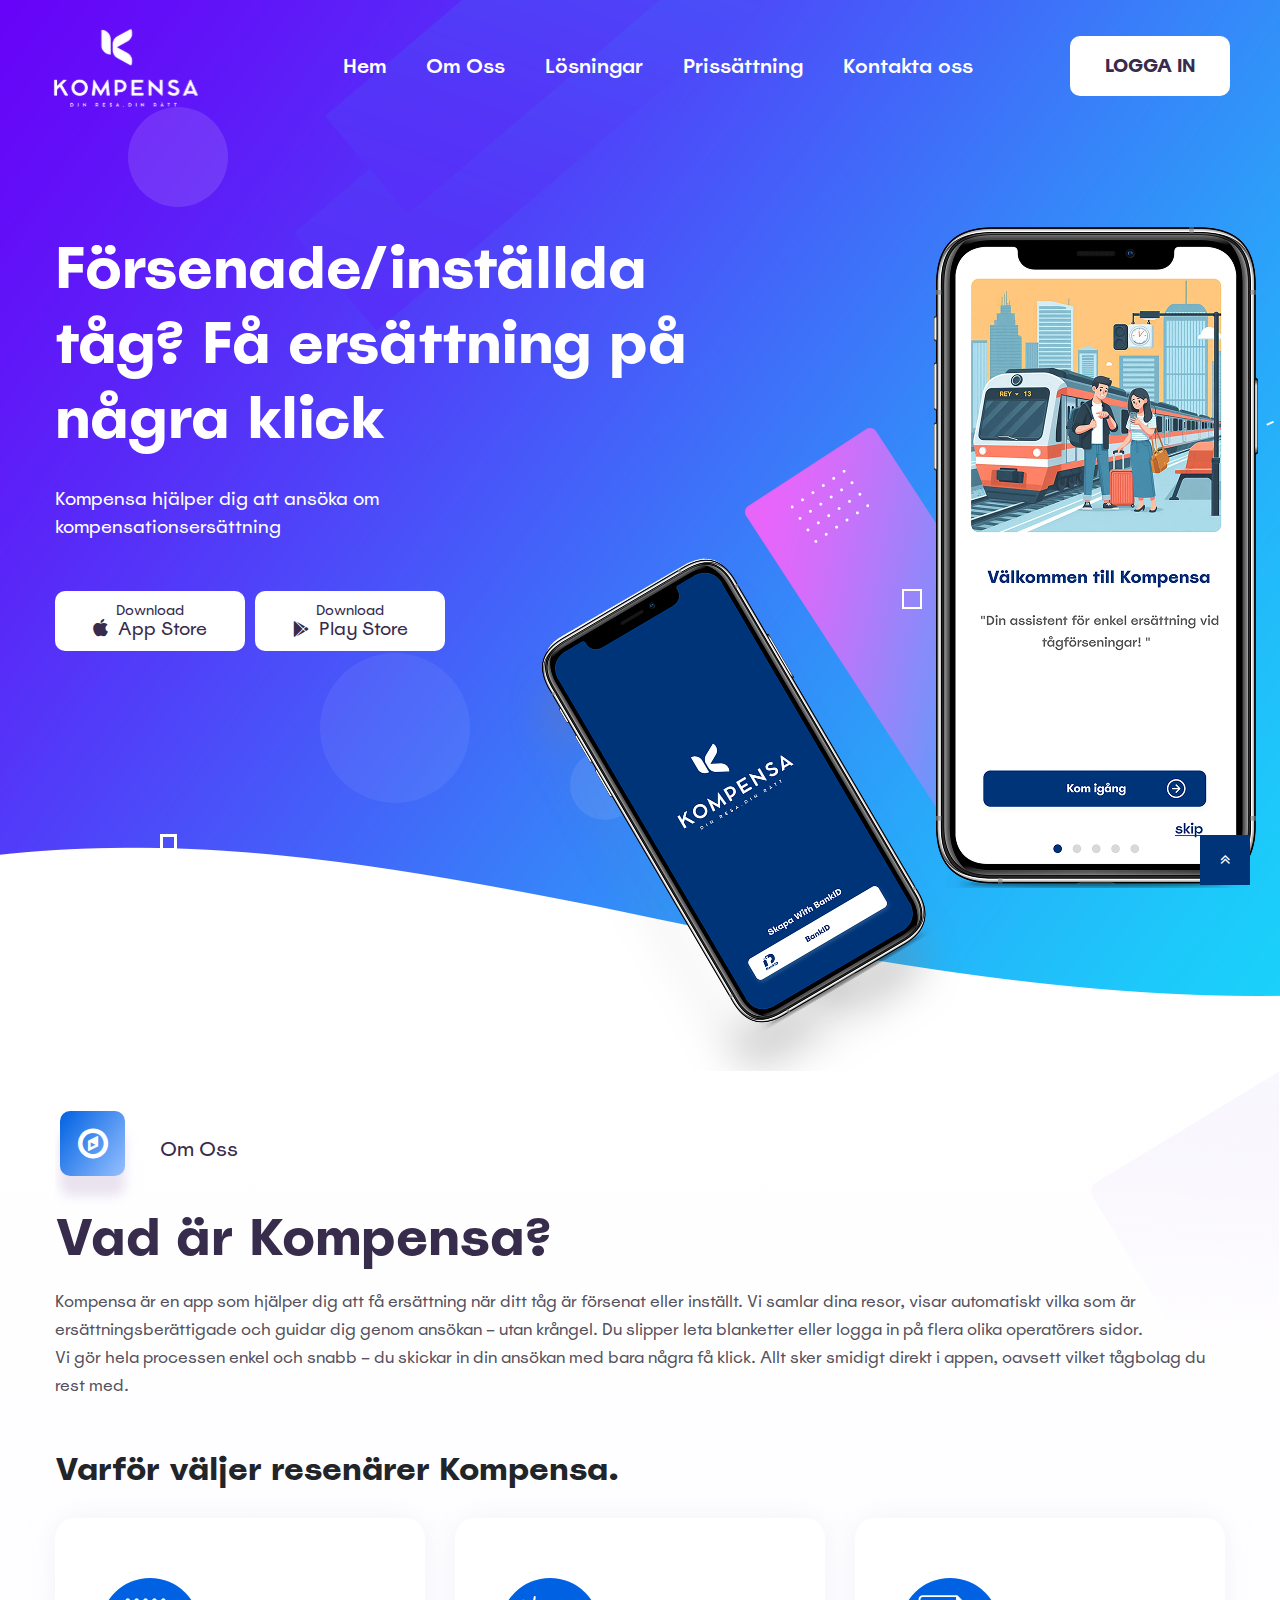
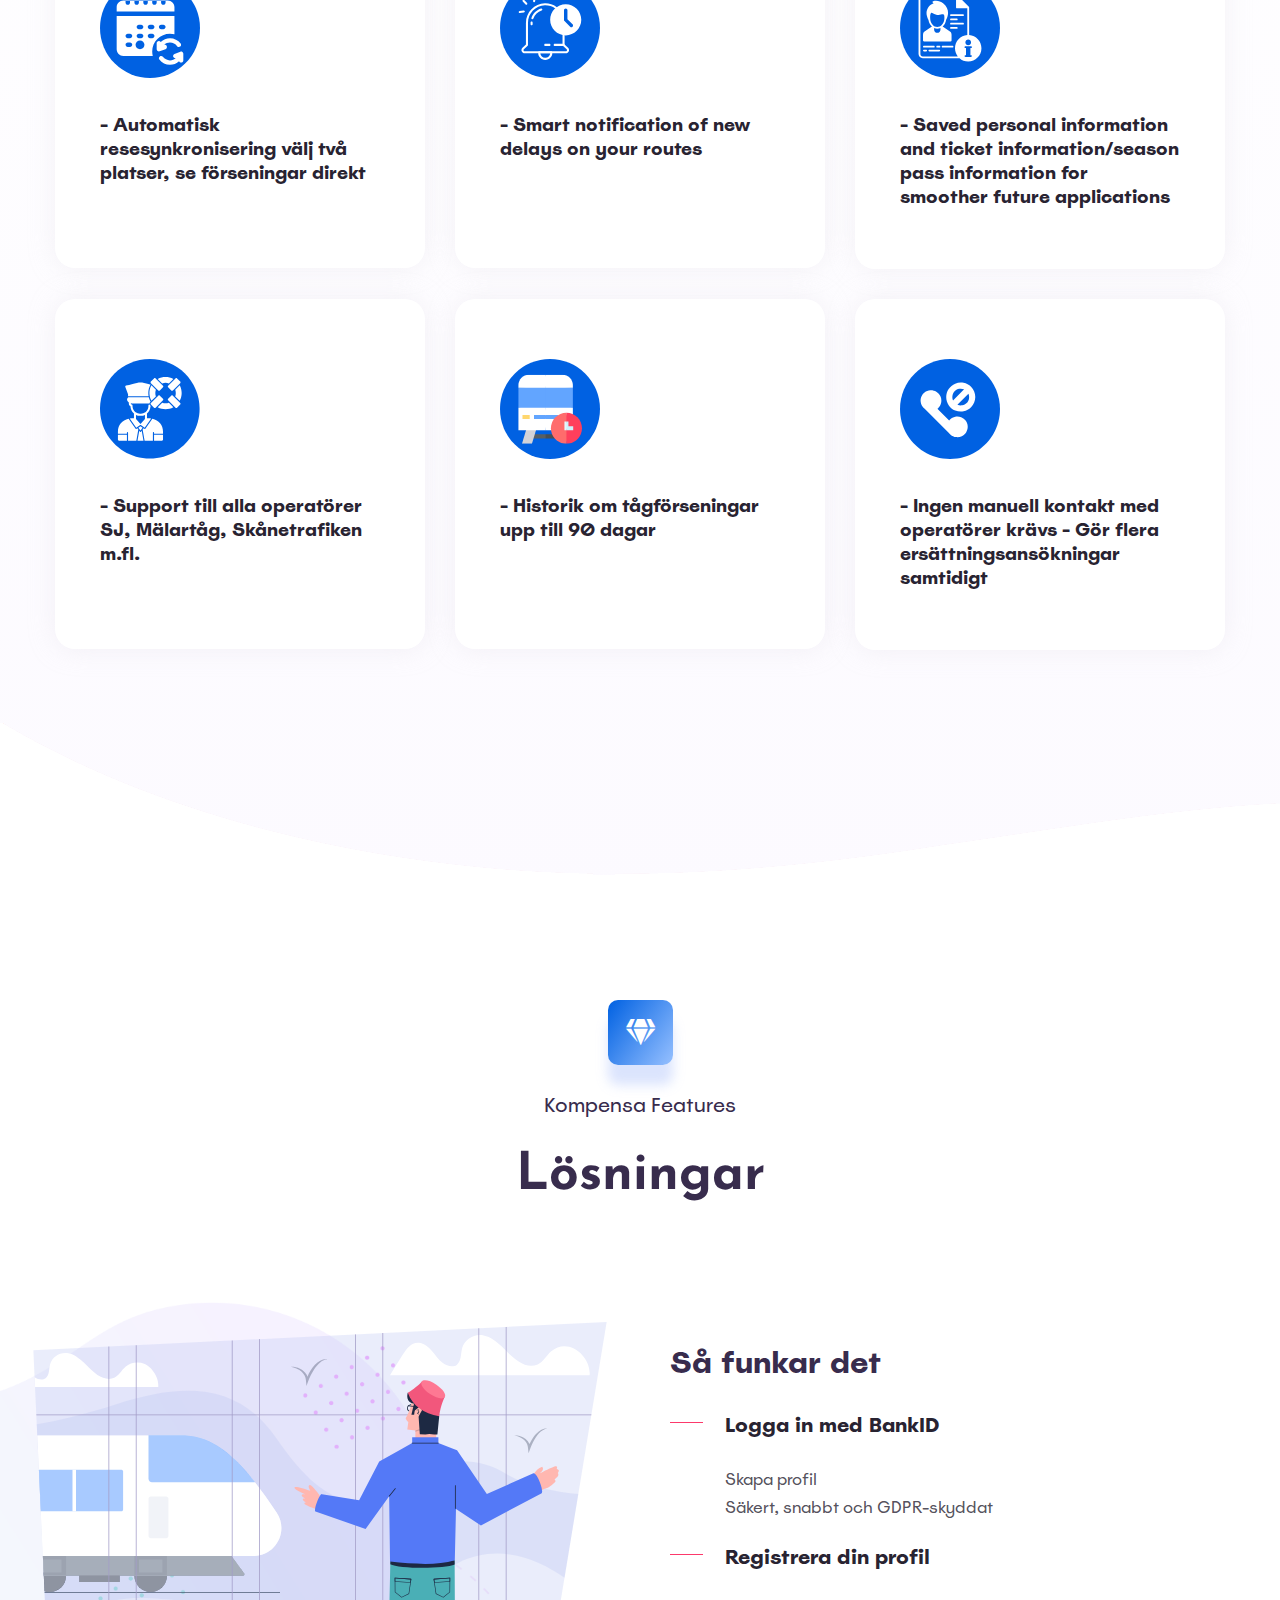
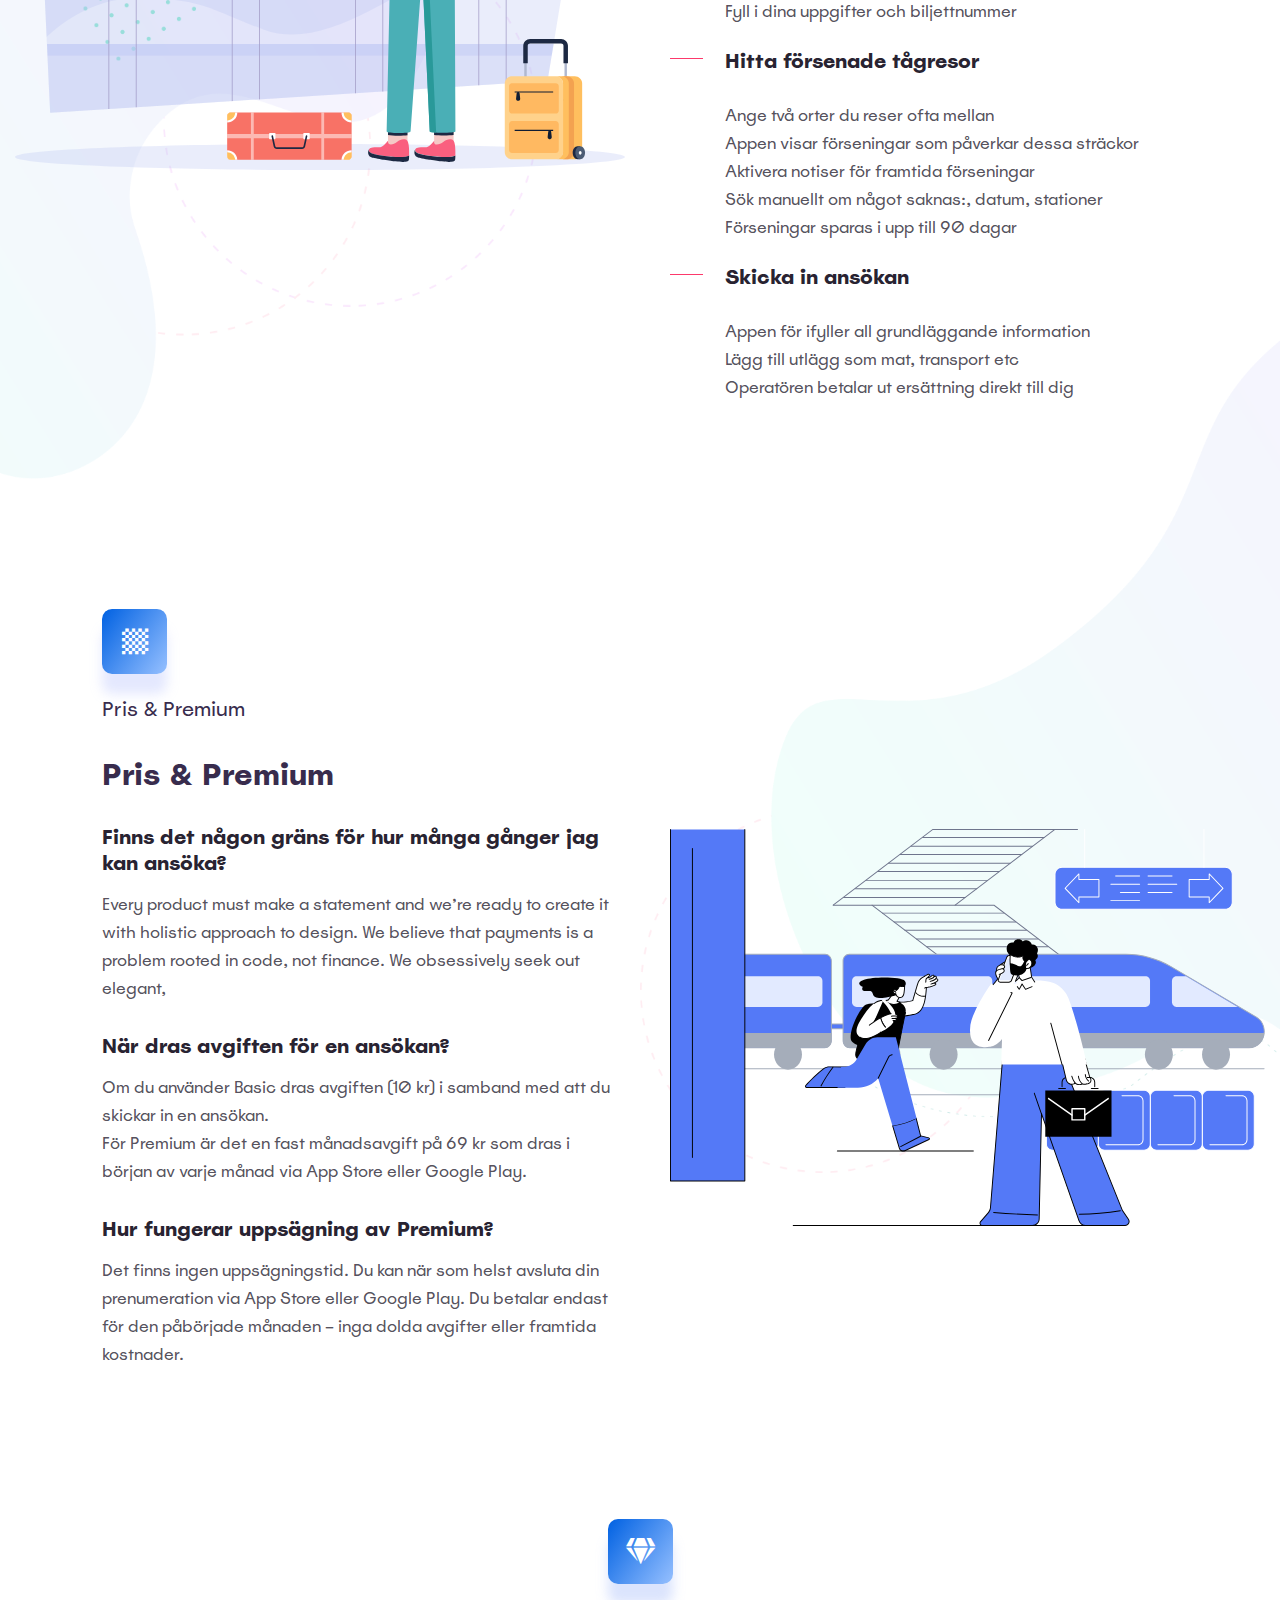
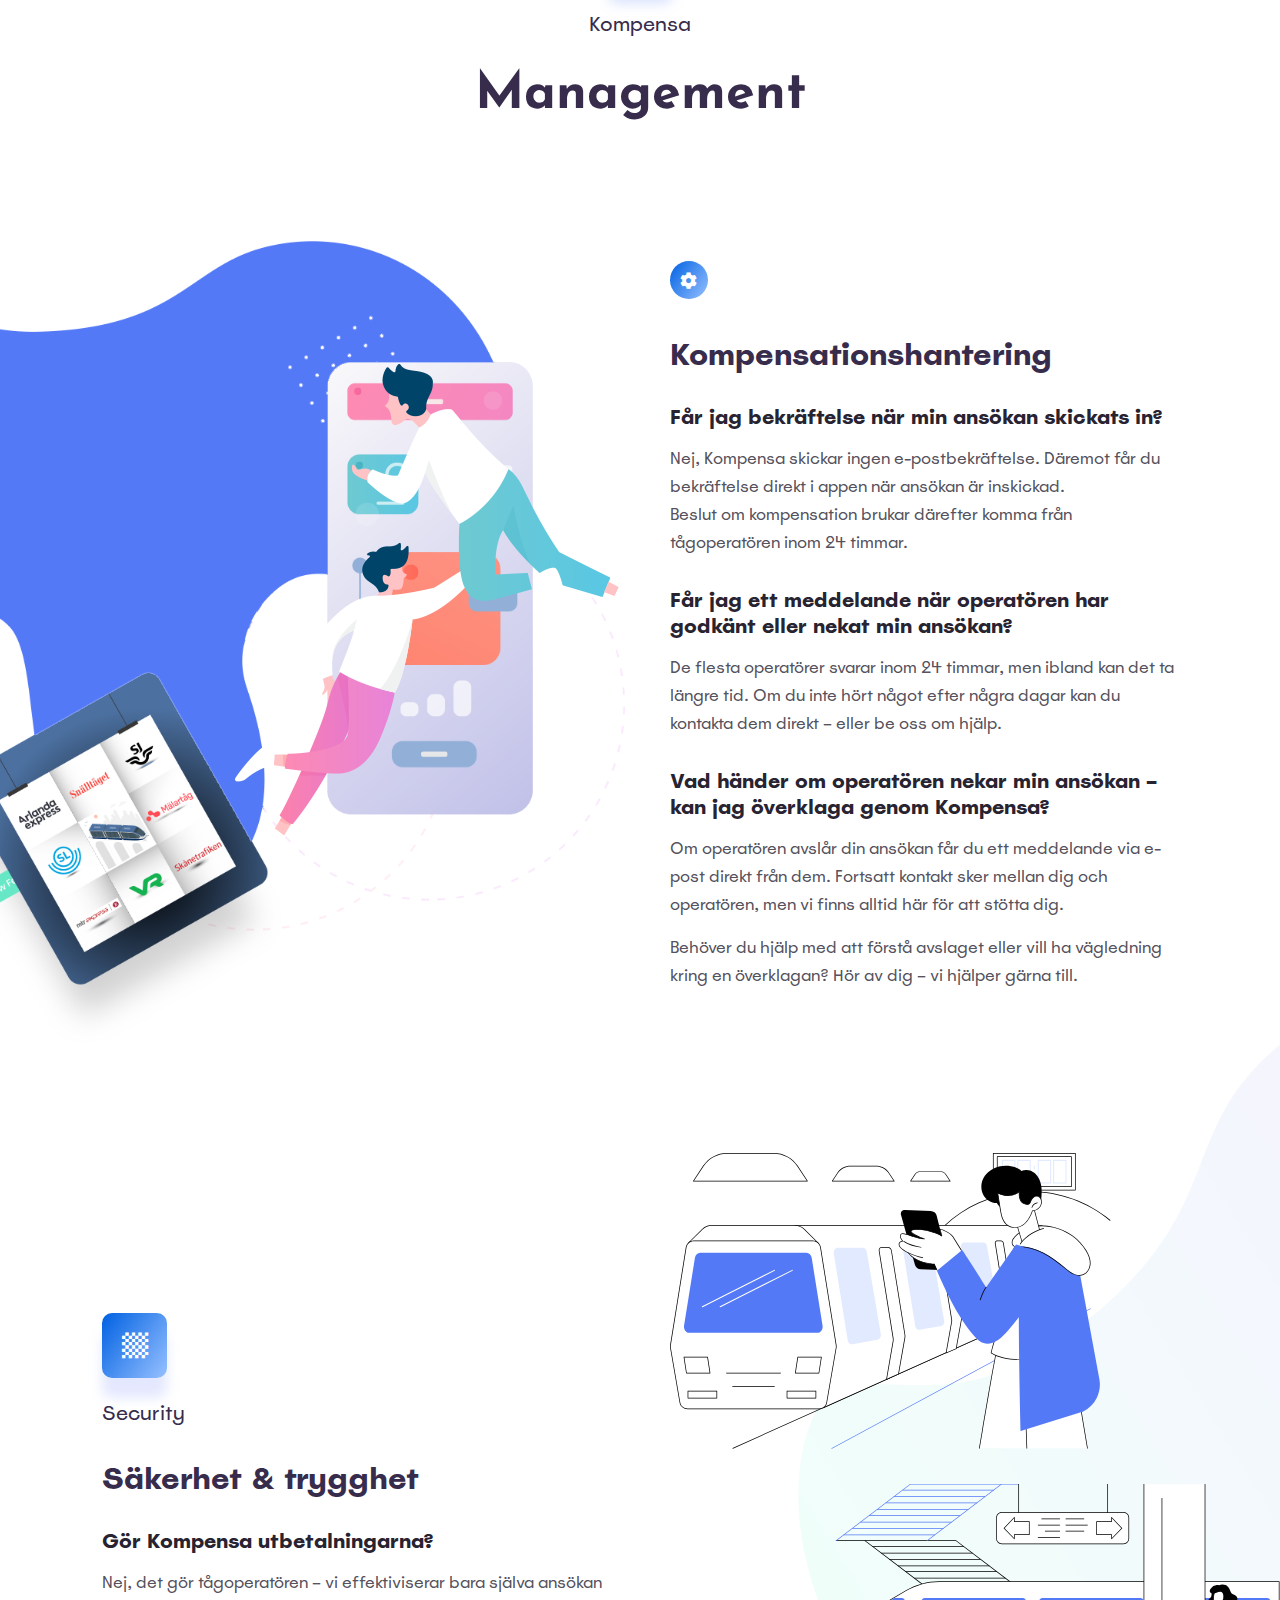
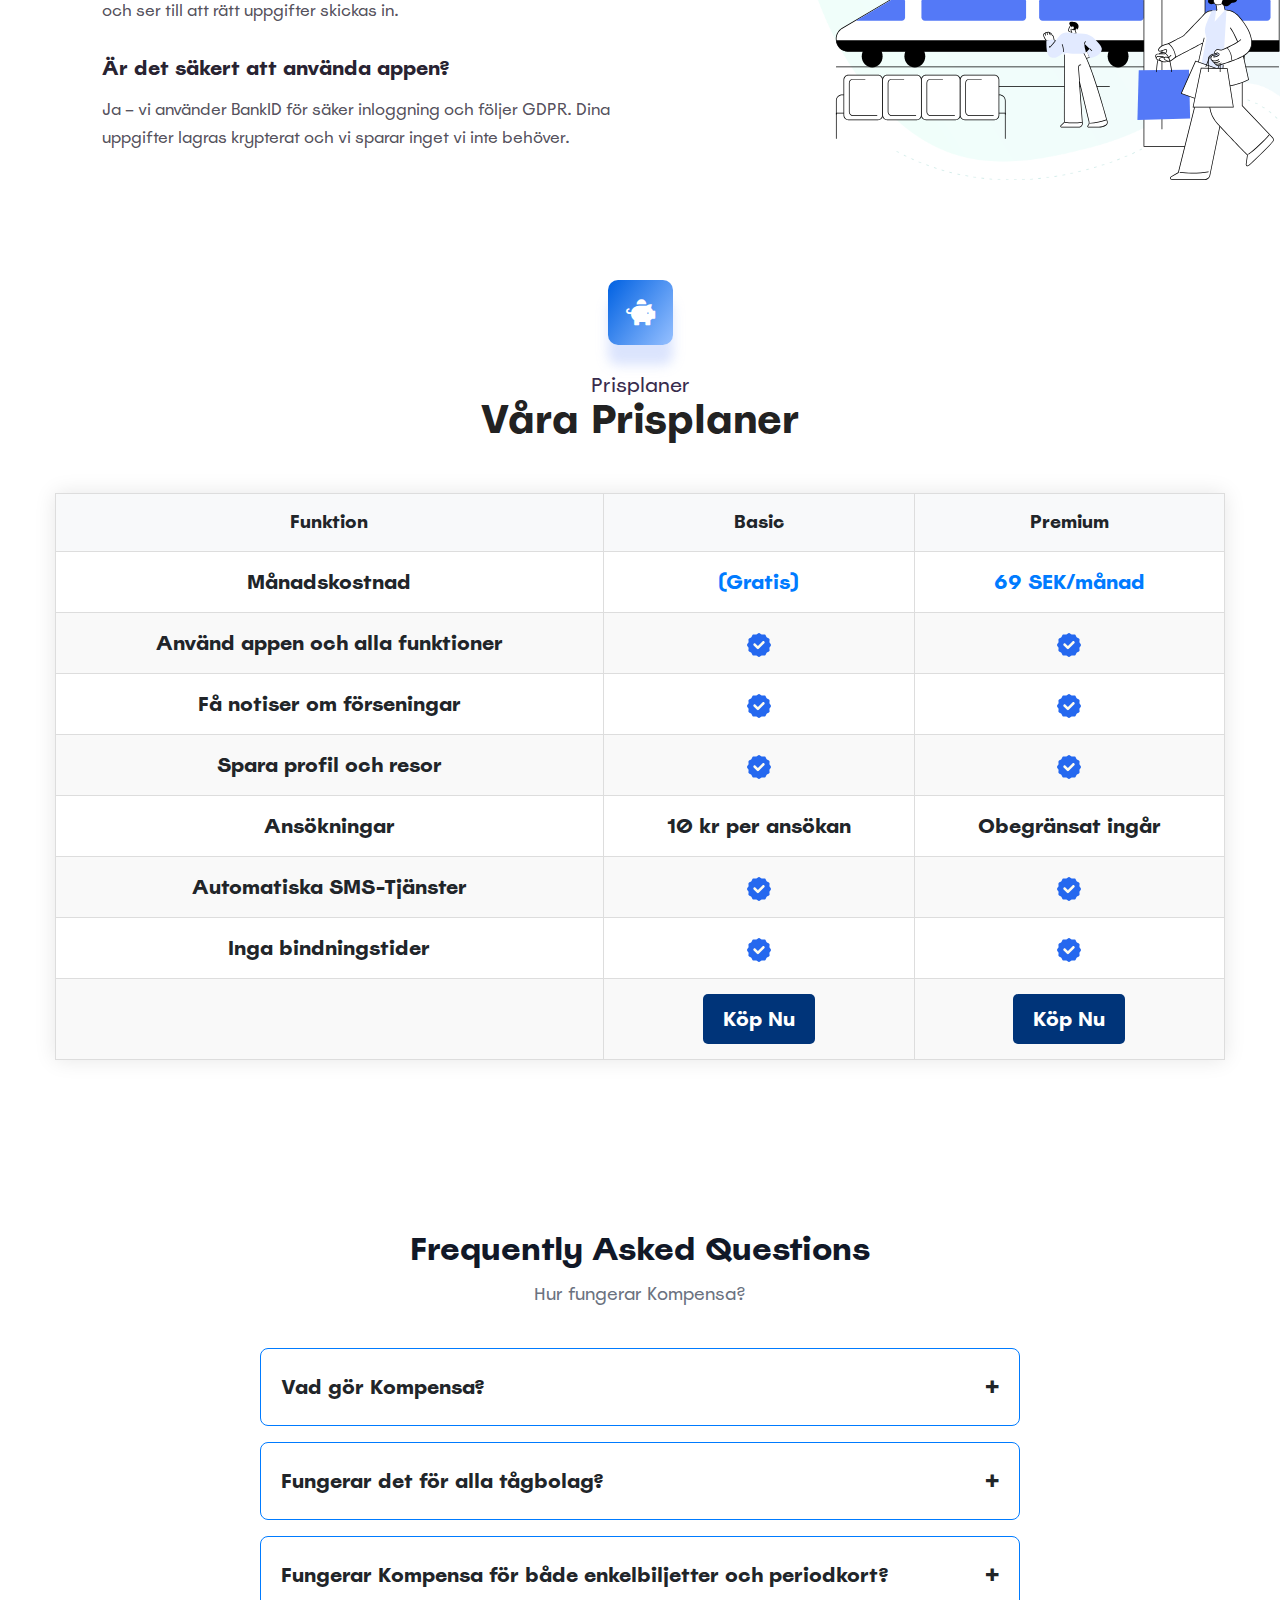
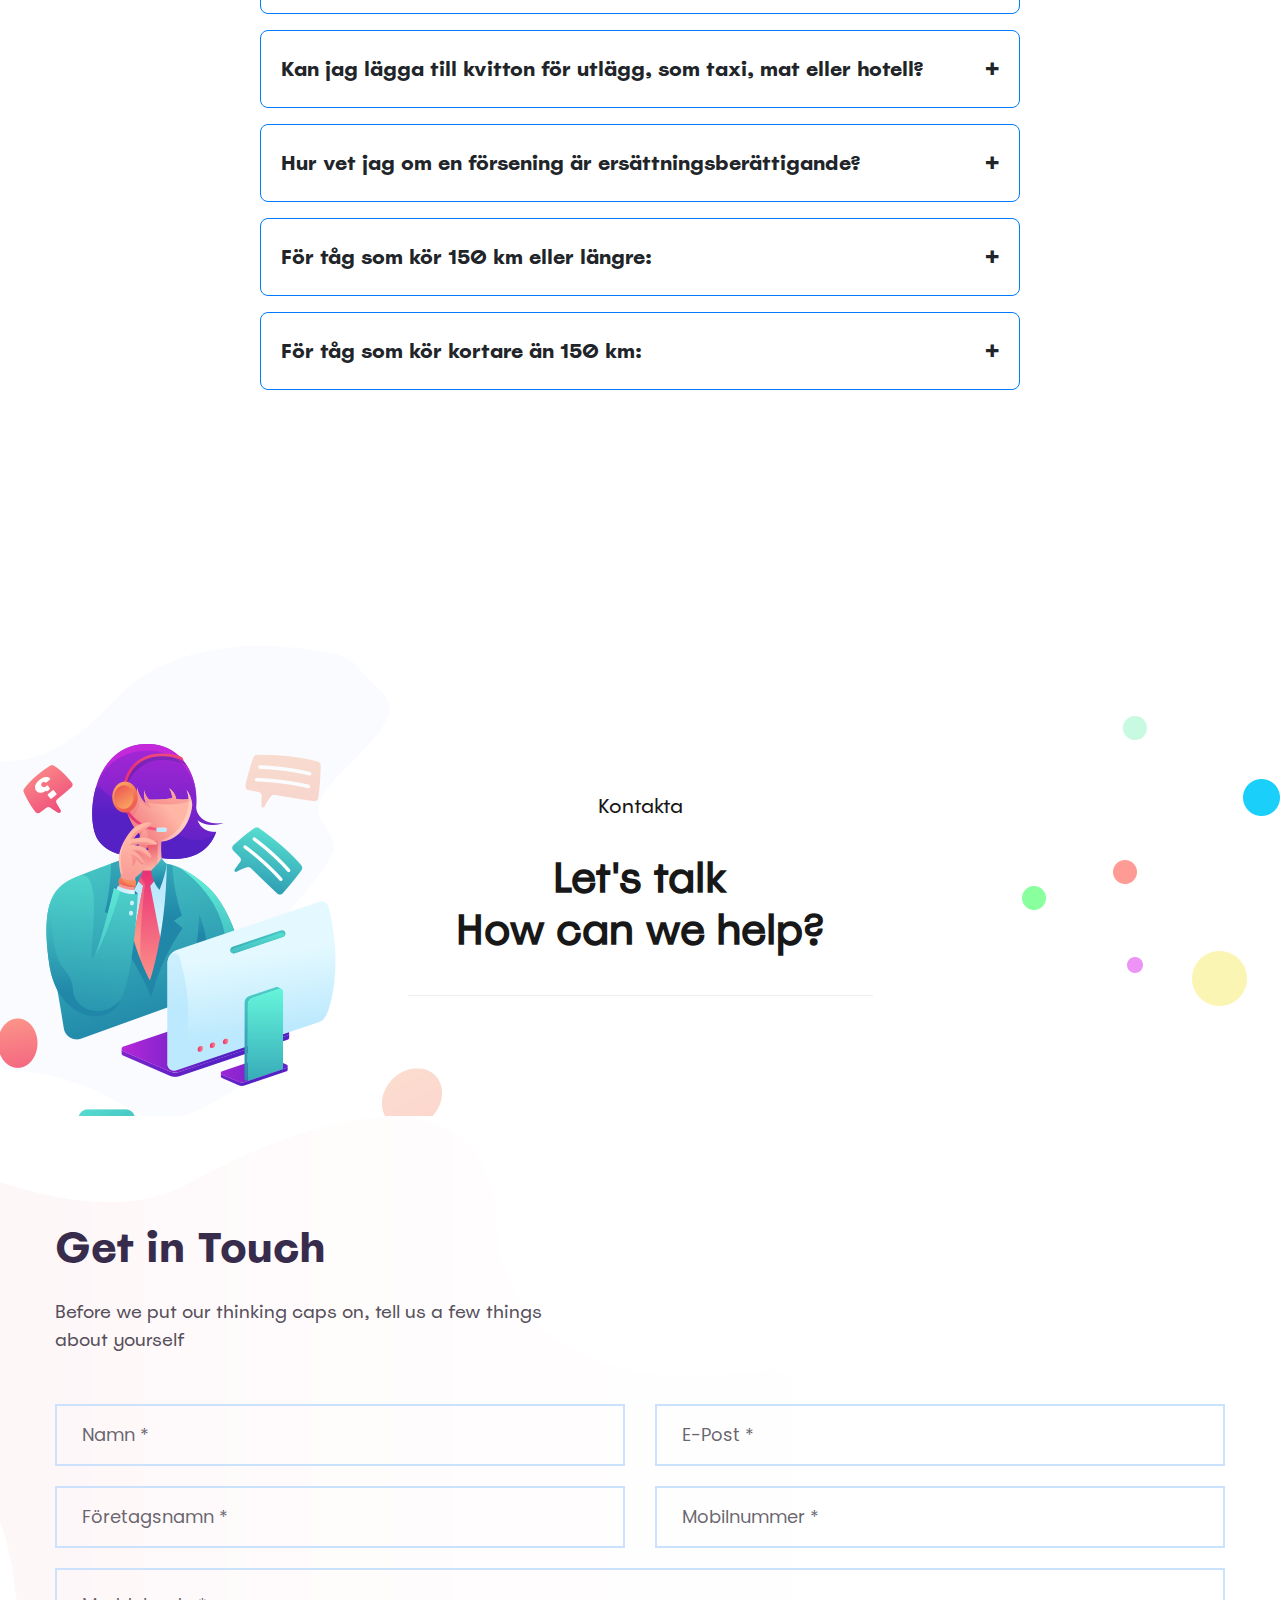
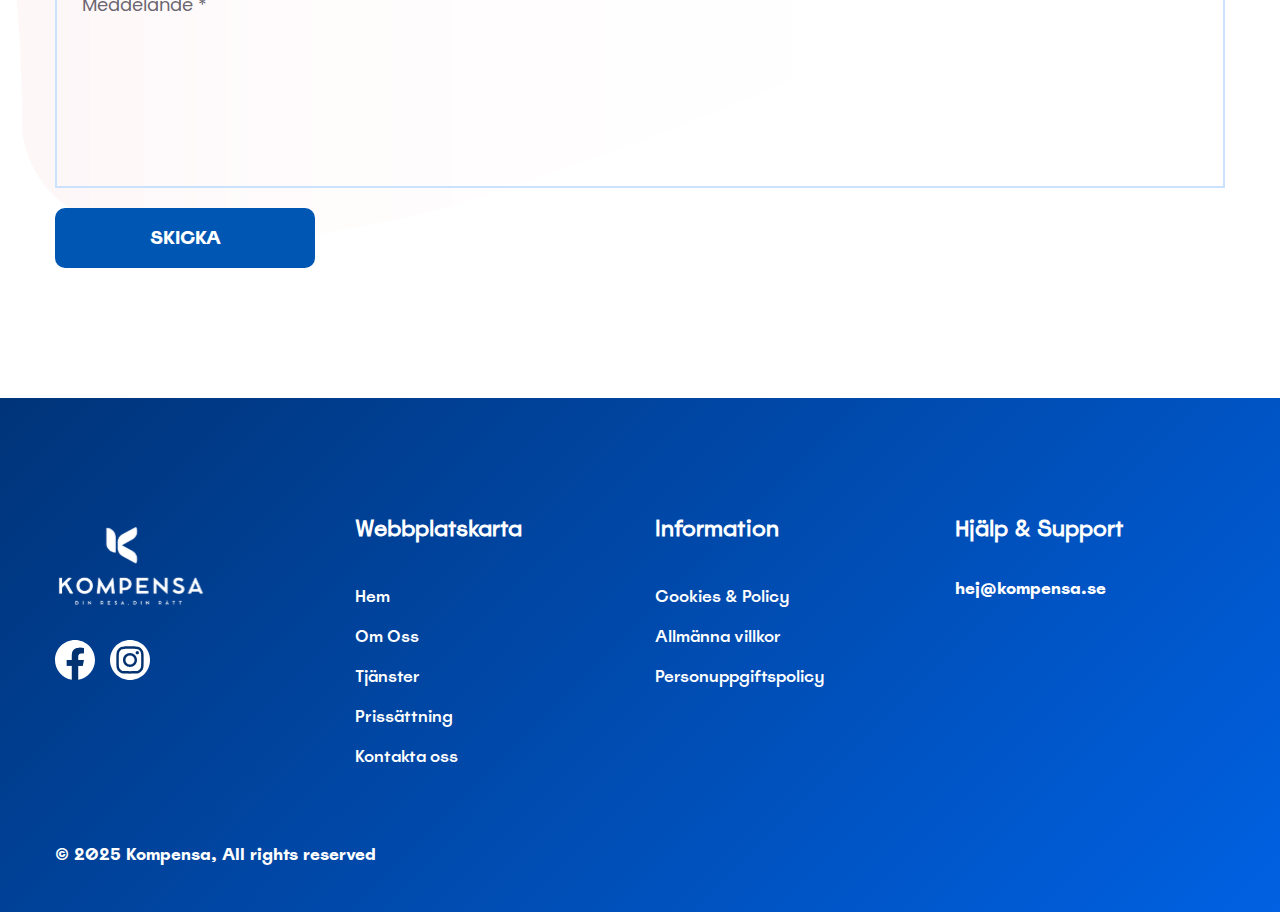
==== index.html @ 9b7037e9 "policy, t&c updated" ====
<!DOCTYPE html>
<html lang="en">

<head>
    <meta charset="utf-8">
    <meta http-equiv="X-UA-Compatible" content="IE=edge">
    <meta name="viewport" content="width=device-width, initial-scale=1">
    <meta name="description" content="Apply for compensation">
    <meta name="keywords" content="Apply for compensation">
    <meta name="author" content="Apply for compensation">
    <link rel="icon" href="images/logo.png" type="image/x-icon" />
    <!-- Theme tittle -->
    <title>Kompensa - Försenade/inställda tåg? Få ersättning på några klick</title>

    <!-- Theme style CSS -->
    <link href="css/style.css" rel="stylesheet">
    <link href="css/pricing.css" rel="stylesheet">

    <!-- HTML5 shim and Respond.js for IE8 support of HTML5 elements and media queries -->
    <!-- WARNING: Respond.js doesn't work if you view the page via file:// -->
    <!--[if lt IE 9]>
    <script src="https://oss.maxcdn.com/html5shiv/3.7.3/html5shiv.min.js"></script>
    <script src="https://oss.maxcdn.com/respond/1.4.2/respond.min.js"></script>
    <![endif]-->
</head>
<style>
    html {
        scroll-behavior: smooth;
    }
    
    .floating-element {
        position: absolute;
        border-radius: 50%;
        opacity: 0.6;
        animation: float 15s infinite linear;
    }
    
    .element-1 {
        width: 100px;
        height: 100px;
        background-color: rgba(255, 255, 255, 0.2);
        top: 10%;
        left: 10%;
        animation-duration: 20s;
    }
    
    .element-2 {
        width: 70px;
        height: 70px;
        background-color: rgba(255, 255, 255, 0.15);
        top: 70%;
        right: 50%;
        animation-duration: 25s;
    }
    
    .element-3 {
        width: 150px;
        height: 150px;
        background-color: rgba(255, 255, 255, 0.1);
        bottom: 25%;
        left: 25%;
        animation-duration: 30s;
    }
    /* Wave Animation at Bottom */
    
    .wave {
        position: absolute;
        bottom: 0;
        left: 0;
        width: 100%;
        height: 100px;
        background: url('data:image/svg+xml;utf8,<svg xmlns="http://www.w3.org/2000/svg" viewBox="0 0 1440 320"><path fill="white" fill-opacity="1" d="M0,224L48,213.3C96,203,192,181,288,181.3C384,181,480,203,576,218.7C672,235,768,245,864,229.3C960,213,1056,171,1152,149.3C1248,128,1344,128,1392,128L1440,128L1440,320L1392,320C1344,320,1248,320,1152,320C1056,320,960,320,864,320C768,320,672,320,576,320C480,320,384,320,288,320C192,320,96,320,48,320L0,320Z"></path></svg>');
        background-size: cover;
        background-repeat: no-repeat;
        animation: wave 10s infinite linear;
    }
    /* Animations */
    
    @keyframes float {
        0% {
            transform: translate(0, 0) rotate(0deg);
        }
        50% {
            transform: translate(100px, 50px) rotate(180deg);
        }
        100% {
            transform: translate(0, 0) rotate(360deg);
        }
    }
    
    @keyframes wave {
        0% {
            background-position-x: 0;
        }
        100% {
            background-position-x: 1440px;
        }
    }
    
    @keyframes pulse {
        0% {
            transform: scale(1);
        }
        50% {
            transform: scale(1.05);
        }
        100% {
            transform: scale(1);
        }
    }
    
    @keyframes fadeInUp {
        from {
            opacity: 0;
            transform: translateY(20px);
        }
        to {
            opacity: 1;
            transform: translateY(0);
        }
    }
</style>

<body>

    <!-- Header Area -->
    <header class="main_header_area">
        <nav class="navbar navbar-expand-lg">
            <div class="navbar-brand">
                <a class="logo" href="./"><img src="images/kompensa-logo.svg" alt=""></a>
            </div>
            <!-- Small Divice Menu-->
            <button class="navbar-toggler" type="button" data-toggle="collapse" data-target=".navbar_supported" aria-label="Toggle navigation"> 
                <i class="fa fa-bars" aria-hidden="true"></i>
            </button>
            <!-- Left Nav bar -->
            <div class="collapse navbar-collapse navbar_supported">
                <ul class="navbar-nav">
                    <li class="dropdown">
                        <a class="nav-link " href="#hem" role="button">Hem</a>
                        <!-- <ul class="dropdown-menu">
                            <li><a href="index-3.html"><i class="fab fa-autoprefixer"></i>App Landing (Slide)</a></li>
                            <li><a href="index.html"><i class="fab fa-drupal"></i>SaaS Landing </a></li>
                            <li><a href="index-2.html" class="active border-0"><i class="fab fa-autoprefixer"></i>App Landing 2</a></li>
                        </ul> -->
                    </li>
                    <li><a href="#omoss">Om Oss</a></li>
                    <li class="dropdown">
                        <a class="nav-link " href="#lösningar" role="button">Lösningar</a>
                        <!-- <ul class="dropdown-menu">
                            <li><a href="blog.html"><i class="fab fa-blogger-b"></i>Blog</a></li>
                            <li><a href="blog-single.html" class=" border-0"><i class="fab fa-blogger-b"></i>Blog Single</a></li>
                        </ul> -->
                    </li>
                    <li><a href="#prissättning">Prissättning</a></li>
                    <li><a href="#kontakta">Kontakta oss</a></li>
                </ul>
            </div>
            <!-- Right Nav bar -->
            <ul class="right_nav">
                <!-- <li class="dropdown cart_d">
                    <a class="nav-link dropdown-toggle cart" href="" role="button" data-toggle="dropdown"><i class="flaticon-shopping-cart-1"></i></a>
                    <ul class="dropdown-menu cart_dopdown">
                        <li>No products in the cart.</li>
                    </ul>
                </li> -->
                <!-- <li class="dropdown search_dropbown">
                    <a class="nav-link dropdown-toggle" href="" role="button" data-toggle="dropdown" aria-expanded="false"><i class="flaticon-search"></i></a>
                    <ul class="dropdown-menu">
                        <li>
                            <input type="text" placeholder="Search..">
                            <span><i class="fa fa-search"></i></span>
                        </li>
                    </ul>
                </li> -->

                <!-- <li class="language_select">
                    <select class="post_select">
						<option>Eng</option> 
						<option>Ban</option>  
					</select>
                </li> -->
                <li class="login-btn">
                    <a href="#" class="theme_btn">Logga in</a>
                </li>
                <li class="mobile-menu">
                    <a id="menu-opener"><i class="flaticon-menu"></i></a>
                </li>
            </ul>
        </nav>
    </header>
    <!-- Header Area -->

    <!-- Toggle Menu Area -->
    <ul class="toggle_menu">
        <li><a class="close"><i class="fas fa-times"></i></a></li>
        <li>
            <a href="./" class="logo"><img src="images/logo.png" alt=""></a>
        </li>
        <li><a href="#hem" class="active"><i class="fa fa-train"></i>Hem</a></li>
        <li><a href="#omoss"><i class="fa fa-train"></i>Om Oss</a></li>
        <li><a href="#lösningar"><i class="fa fa-train"></i>Lösningar</a></li>

        <li><a href="#prissättning"><i class="fa fa-train"></i>Prissättning</a></li>
        <li><a href="#kontakta"><i class="fa fa-train"></i>Kontakta oss</a></li>
    </ul>
    <!-- Toggle Menu Area -->

    <!-- Banner Area -->
    <section class="banner_area ba_2" id="hem">
        <div class="floating-element element-1"></div>
        <div class="floating-element element-2"></div>
        <div class="floating-element element-3"></div>

        <!-- Wave animation at bottom -->
        <div class="wave"></div>
        <div class="container">
            <div class="baner_content">
                <h2 class="wow fadeInUp"> Försenade/inställda tåg? Få ersättning på <br>några klick</h2>
                <p class="wow fadeInUp" data-wow-delay="0.3s">Kompensa hjälper dig att ansöka om kompensationsersättning</p>
                <a href="#" class="theme_btn wow fadeInUp" data-wow-delay="0.6s">Download<b><i class="fab fa-apple"></i>App Store</b></a>
                <a href="#" class="theme_btn wow fadeInUp play" data-wow-delay="0.6s">Download<b><i class="fab fa-google-play"></i>Play Store</b></a>
            </div>
        </div>
        <div class="illustration">
            <img src="images/banner-img-3.png" alt="" class="img_1">
            <img src="images/banner-img-2.png" alt="" class="lfup img_2">
        </div>
        <img src="images/99.svg" alt="" class="rs_img">
    </section>
    <!-- Banner Area -->

    <!-- Easy User experience -->
    <section class="experience_area ea_2" id="omoss">

        <div class="container">
            <div class="tittle">
                <h4><i class="fa fa-compass"></i>Om Oss</h4>
                <h2 class="pb-20">Vad är Kompensa?</h2>

                <p>Kompensa är en app som hjälper dig att få ersättning när ditt tåg är försenat eller inställt. Vi samlar dina resor, visar automatiskt vilka som är ersättningsberättigade och guidar dig genom ansökan – utan krångel. Du slipper leta blanketter
                    eller logga in på flera olika operatörers sidor.</p>
                <p> Vi gör hela processen enkel och snabb – du skickar in din ansökan med bara några få klick. Allt sker smidigt direkt i appen, oavsett vilket tågbolag du rest med.</p>
            </div>
            <h2 class="pb-30">Varför väljer resenärer Kompensa.</h2>
            <div class="row">

                <!-- Experience -->
                <div class="col-lg-4 col-md-6">
                    <div class="experience">
                        <img src="images/sync.svg" style="max-width: 100px;">
                        <a href="#" class="heding">- Automatisk resesynkronisering välj två platser, se förseningar direkt</a>
                        <!-- <p>välj två platser, se förseningar direkt</p> -->

                    </div>
                </div>
                <!-- Experience -->
                <div class="col-lg-4 col-md-6 wow fadeInUp" data-wow-delay="0.3s">
                    <div class="experience">
                        <img src="images/notifi.svg" style="max-width: 100px;">
                        <a href="#" class="heding">- Smart notification of new delays on your routes</a>
                        <!-- <p>Smart notification of new delays on your routes</p> -->

                    </div>
                </div>
                <!-- Experience -->
                <div class="col-lg-4 col-md-6 wow fadeInUp" data-wow-delay="0.6s">
                    <div class="experience">
                        <img src="images/personal.svg" style="max-width: 100px;">
                        <a href="#" class="heding">- Saved personal information and ticket information/season pass information for smoother future applications</a>
                        <!-- <p>Saved personal information and ticket information/season pass information for smoother future applications</p> -->

                    </div>
                </div>
            </div>
            <div class="row">
                <!-- Experience -->
                <div class="col-lg-4 col-md-6">
                    <div class="experience">
                        <img src="images/Train1.svg" style="max-width: 100px;">
                        <a href="#" class="heding">- Support till alla operatörer SJ, Mälartåg, Skånetrafiken m.fl.</a>


                    </div>
                </div>
                <!-- Experience -->
                <div class="col-lg-4 col-md-6 wow fadeInUp" data-wow-delay="0.3s">
                    <div class="experience">
                        <img src="images/history.svg" style="max-width: 100px;">
                        <a href="#" class="heding">- Historik om tågförseningar upp till 90 dagar</a>
                        <!-- <p>Historik om tågförseningar upp till 90 dagar</p> -->

                    </div>
                </div>
                <!-- Experience -->
                <div class="col-lg-4 col-md-6 wow fadeInUp" data-wow-delay="0.6s">
                    <div class="experience">
                        <img src="images/no.svg" style="max-width: 100px;">
                        <a href="#" class="heding">- Ingen manuell kontakt med operatörer krävs
                            - Gör flera ersättningsansökningar samtidigt</a>
                        <!-- <p>Gör flera ersättningsansökningar samtidigt, Gör din ersättningsansökan direkt vid förseningar, Möjlighet att lägga till kostnader för mat, hotell & taxi till ersättningsansökan</p> -->
                        <!-- <a href="#" class="read_more"><i class="fas fa-chevron-right"></i><span>Discover</span></a> -->
                    </div>
                </div>
            </div>
        </div>
    </section>
    <!-- Easy User experience -->

    <section class="powerful_features" id="lösningar">
        <div class="tittle">
            <span></span>
            <h6>Kompensa Features</h6>
            <h2>Lösningar</h2>
        </div>
        <div class="row">
            <div class="col-xl-6 col-lg-6 screen_img wow slideInLeft">
                <img src="images/delay.svg" alt="">
            </div>
            <div class="col-xl-6 col-lg-6 screen_col">
                <div class="screen_conent">
                    <!-- <div class="rshap"></div> -->
                    <h2><b>Så funkar det</b></h2>
                    <!-- <p>Every product must make a statement and we’re ready to create it with holistic approach to design. We believe that payments is a problem rooted in code, not finance. We obsessively seek out elegant, </p> -->
                    <ul class="creating_list">
                        <li><span class="heading">Logga in med BankID</span> <br> Skapa profil <br> Säkert, snabbt och GDPR-skyddat</li>
                        <li><span class="heading">Registrera din profil</span> <br> Fyll i dina uppgifter och biljettnummer</li>
                        <li><span class="heading">Hitta försenade tågresor</span> <br> Ange två orter du reser ofta mellan <br> Appen visar förseningar som påverkar dessa sträckor <br> Aktivera notiser för framtida förseningar <br> Sök manuellt om något saknas:,
                            datum, stationer <br> Förseningar sparas i upp till 90 dagar</li>
                        <li><span class="heading">Skicka in ansökan</span> <br> Appen för ifyller all grundläggande information <br> Lägg till utlägg som mat, transport etc <br> Operatören betalar ut ersättning direkt till dig</li>
                    </ul>
                    <!-- <a href="#" class="theme_btn">Explore More</a> -->
                </div>
            </div>
        </div>
    </section>

    <!-- Aoop Powerful Features -->

    <!-- Aoop Powerful Features -->

    <!-- Aoop Powerful Features -->
    <section class="powerful_features pf_2 pf_4">
        <div class="row">
            <div class="col-xl-6 order-xl-last screen_img wow slideInRight">
                <img src="images/premium.svg" alt="">
            </div>
            <div class="col-xl-6 screen_col">
                <div class="screen_conent">
                    <span></span>
                    <h6> Pris & Premium </h6>
                    <h2><b>Pris & Premium</b></h2>
                    <h5>Finns det någon gräns för hur många gånger jag kan ansöka?</h5>
                    <p style="padding-top: 15px;">Every product must make a statement and we’re ready to create it with holistic approach to design. We believe that payments is a problem rooted in code, not finance. We obsessively seek out elegant, </p>
                    <h5>När dras avgiften för en ansökan?</h5>
                    <p style="padding-top: 15px;">Om du använder Basic dras avgiften (10 kr) i samband med att du skickar in en ansökan.<br> För Premium är det en fast månadsavgift på 69 kr som dras i början av varje månad via App Store eller Google Play.</p>
                    <h5>Hur fungerar uppsägning av Premium?</h5>
                    <p style="padding-top: 15px;">Det finns ingen uppsägningstid. Du kan när som helst avsluta din prenumeration via App Store eller Google Play. Du betalar endast för den påbörjade månaden – inga dolda avgifter eller framtida kostnader.</p>
                    <!-- <ul class="creating_list">
                        <li>Creating new offerings that generate value for businesses</li>
                        <li>We work in partnership with our clients </li>
                        <li>Be the first to know about critical events as they happen</li>
                    </ul>
                    <a href="#" class="theme_btn">Explore More</a> -->
                </div>
            </div>
        </div>
    </section>
    <!-- Aoop Powerful Features -->

    <section class="powerful_features pf_3 pt-100">
        <div class="tittle">
            <span></span>
            <h6>Kompensa</h6>
            <h2>Management</h2>
        </div>
        <div class="row">
            <div class="col-xl-6 screen_img wow slideInLeft">
                <img src="images/ils-1.svg" alt="">
                <img src="images/ils-2.svg" alt="" class="img_1 mbl-lock">
                <img src="images/ils-3.svg" alt="" class="img_2 mbl-lock">
            </div>
            <div class="col-xl-6 screen_col">
                <div class="screen_conent">
                    <div class="rshap"></div>
                    <h2><b>Kompensationshantering</b></h2>
                    <h5>Får jag bekräftelse när min ansökan skickats in?</h5>
                    <p style="padding-top: 15px;">Nej, Kompensa skickar ingen e-postbekräftelse. Däremot får du bekräftelse direkt i appen när ansökan är inskickad. <br> Beslut om kompensation brukar därefter komma från tågoperatören inom 24 timmar.</p>
                    <h5>Får jag ett meddelande när operatören har godkänt eller nekat min ansökan?</h5>
                    <p style="padding-top: 15px;">De flesta operatörer svarar inom 24 timmar, men ibland kan det ta längre tid. Om du inte hört något efter några dagar kan du kontakta dem direkt – eller be oss om hjälp.</p>
                    <h5>Vad händer om operatören nekar min ansökan – kan jag överklaga genom Kompensa?</h5>
                    <p style="padding-top: 15px;">Om operatören avslår din ansökan får du ett meddelande via e-post direkt från dem. Fortsatt kontakt sker mellan dig och operatören, men vi finns alltid här för att stötta dig.</p>
                    <p style="padding-top: 15px;">Behöver du hjälp med att förstå avslaget eller vill ha vägledning kring en överklagan? Hör av dig – vi hjälper gärna till.</p>
                    <!-- <ul class="creating_list">
                        <li>Creating new offerings that generate value for businesses</li>
                        <li>We work in partnership with our clients </li>
                        <li>Be the first to know about critical events as they happen</li>
                    </ul>
                    <a href="#" class="theme_btn">Explore More</a> -->
                </div>
            </div>
        </div>
    </section>

    <section class="powerful_features pf_2">
        <div class="row">
            <div class="col-xl-6 order-xl-last screen_img wow slideInRight">
                <img src="images/safe.svg" alt="">
            </div>
            <div class="col-xl-6 screen_col">
                <div class="screen_conent">
                    <span></span>
                    <h6>Security</h6>
                    <h2><b>Säkerhet & trygghet</b></h2>
                    <h5>Gör Kompensa utbetalningarna?</h5>
                    <p style="padding-top: 15px;">Nej, det gör tågoperatören – vi effektiviserar bara själva ansökan och ser till att rätt uppgifter skickas in.</p>
                    <h5>Är det säkert att använda appen?</h5>
                    <p style="padding-top: 15px;">Ja – vi använder BankID för säker inloggning och följer GDPR. Dina uppgifter lagras krypterat och vi sparar inget vi inte behöver.</p>
                    <!-- <ul class="creating_list">
                        <li>Creating new offerings that generate value for businesses</li>
                        <li>We work in partnership with our clients </li>
                        <li>Be the first to know about critical events as they happen</li>
                    </ul>
                    <a href="#" class="theme_btn">Explore More</a> -->
                </div>
            </div>
        </div>
    </section>



    <section class="pt-100 pb-100" id="prissättning">
        <div class="container">
            <div class="row">
                <div class="col-lg-12">
                    <div class="tittle">
                        <span></span>
                        <h6>Prisplaner</h6>
                    </div>
                    <h1 style="padding-bottom: 50px;">Våra Prisplaner</h1>

                    <table class="pricing-table">
                        <thead>
                            <tr>
                                <th>Funktion</th>
                                <th>Basic</th>
                                <th>Premium </th>
                            </tr>
                        </thead>
                        <tbody>
                            <tr>
                                <td>Månadskostnad</td>
                                <td class="price">(Gratis)</td>
                                <td class="price">69 SEK/månad</td>
                            </tr>
                            <tr>
                                <td>Använd appen och alla funktioner</td>
                                <td><img src="images/tick.svg"></td>
                                <td><img src="images/tick.svg"></td>
                            </tr>
                            <tr>
                                <td>Få notiser om förseningar</td>
                                <td><img src="images/tick.svg"></td>
                                <td><img src="images/tick.svg"></td>
                            </tr>
                            <tr>
                                <td>Spara profil och resor</td>
                                <td><img src="images/tick.svg"></td>
                                <td><img src="images/tick.svg"></td>
                            </tr>
                            <tr>
                                <td>Ansökningar</td>
                                <td>10 kr per ansökan</td>
                                <td>Obegränsat ingår</td>
                            </tr>
                            <tr>
                                <td>Automatiska SMS-Tjänster</td>
                                <td><img src="images/tick.svg"></td>
                                <td><img src="images/tick.svg"></td>
                            </tr>
                            <tr>
                                <td>Inga bindningstider</td>
                                <td><img src="images/tick.svg"></td>
                                <td><img src="images/tick.svg"></td>
                            </tr>
                            <tr>
                                <td></td>
                                <td><button class="buy-button">Köp Nu</button></td>
                                <td><button class="buy-button">Köp Nu</button></td>
                            </tr>
                        </tbody>
                    </table>

                    <!-- <div class="sms-info">
                        <h3>Tilläggstjänster</h3>
                        <p>• Fri SMS Extra per SMS kostar - 0.79 öre (100 SMS / 250 SMS)</p>
                        <p>• 79 SEK per rull och Styrka bläck - 199</p>
                        <p>• Pappersrull SEK/st</p>
                        <p>• Anpassad SMS-Avsändare 99 SEK per månad</p>
                    </div> -->
                </div>
            </div>
        </div>
    </section>

    <section>
        <div class="container">
            <div class="row">
                <div class="faq-container">
                    <div class="faq-header">
                        <h2>Frequently Asked Questions</h2>
                        <p> Hur fungerar Kompensa?</p>
                    </div>

                    <div class="faq-item">
                        <div class="faq-question">Vad gör Kompensa?</div>
                        <div class="faq-answer">
                            <p>Vi hjälper dig att skicka in kompensationsansökningar för tågförseningar och inställda tåg – snabbt, enkelt och samlat i en app.</p>
                        </div>
                    </div>

                    <div class="faq-item">
                        <div class="faq-question">Fungerar det för alla tågbolag?</div>
                        <div class="faq-answer">
                            <p>Ja, vår tjänst fungerar med alla stora svenska operatörer.</p>
                        </div>
                    </div>

                    <div class="faq-item">
                        <div class="faq-question">Fungerar Kompensa för både enkelbiljetter och periodkort?</div>
                        <div class="faq-answer">
                            <p>Ja, det funkar för både enkelbiljetter och periodkort.</p>
                        </div>
                    </div>

                    <div class="faq-item">
                        <div class="faq-question">Kan jag lägga till kvitton för utlägg, som taxi, mat eller hotell?</div>
                        <div class="faq-answer">
                            <p>Ja, det går bra. I samband med din ansökan kan du bifoga kvitton för eventuella utlägg som uppstått på grund av förseningen – till exempel taxi, mat eller hotell. Appen guidar dig steg för steg.</p>
                        </div>
                    </div>

                    <div class="faq-item">
                        <div class="faq-question">Hur vet jag om en försening är ersättningsberättigande?</div>
                        <div class="faq-answer">
                            <p>Kompensa filtrerar automatiskt bort resor som inte är ersättningsberättigade – så du ser bara de förseningar där du faktiskt kan få kompensation.</p>
                        </div>
                    </div>

                    <div class="faq-item">
                        <div class="faq-question">För tåg som kör 150 km eller längre:</div>
                        <div class="faq-answer">
                            <p>Vid 60 minuters försening ersätts 25 %.</p>
                            <p>Vid 120 minuter ersätts 50 %</p>
                        </div>
                    </div>

                    <div class="faq-item">
                        <div class="faq-question">För tåg som kör kortare än 150 km:</div>
                        <div class="faq-answer">
                            <p>Vid 20 minuters försening ersätts 50 %</p>
                            <p>Vid 40 minuter ersätts 75 %</p>
                            <p>Vid 60 minuter ersätts 100 %</p>
                        </div>
                    </div>
                </div>

            </div>
        </div>
    </section>

    <!-- Banner Area -->
    <section class="pages_banner pb_2" id="kontakta">
        <div class="container">
            <h6 class="wow fadeInUp">Kontakta</h6>
            <h2 class="wow fadeInUp" data-wow-delay="0.3s">Let's talk <br> How can we help?</h2>
        </div>
        <img src="images/pages-banner-2.png" alt="" class="banner_img">
        <img src="images/banner-effect-2.png" alt="" class="banner_img_2">
    </section>
    <!-- Banner Area -->

    <!-- Got a Problem -->
    <section class="got_problem contact_p">
        <div class="container">
            <div class="row">
                <!-- <div class="col-lg-5 quick_call">
                    <h3>Quick calls?</h3>
                    <a href="#" class="name"><img src="images/user.png" alt="">Emran Khan</a>
                    <p>Want to get hired or want to hire us? Type away below.Schedule a short introductory call </p>
                    <a href="#" class="theme_btn">Contact @ghostriad</a>
                </div> -->
                <div class="col-lg-12 problem_from">
                    <h2>Get in Touch</h2>
                    <p>Before we put our thinking caps on, tell us a few things about yourself</p>
                    <form class="solve_from row" action="php/contact.php" method="post" id="phpcontactform" novalidate="novalidate">
                        <div class="form-group col-md-6">
                            <input type="text" class="form-control" id="name" name="name" placeholder="Namn *">
                        </div>
                        <div class="form-group col-md-6">
                            <input type="email" class="form-control" id="email" name="email" placeholder="E-Post *">
                        </div>
                        <div class="form-group col-md-6">
                            <input type="text" class="form-control" id="name" name="name" placeholder="Företagsnamn *">
                        </div>
                        <div class="form-group col-md-6">
                            <input type="email" class="form-control" id="email" name="email" placeholder="Mobilnummer *">
                        </div>
                        <div class="form-group col-12">
                            <textarea class="form-control" id="message" name="message" placeholder="Meddelande *"></textarea>
                        </div>
                        <div class="form-group col-12">
                            <button class="theme_btn1" id="js-contact-btn" type="submit">Skicka</button>
                            <div id="js-contact-result" data-success-msg="Form submitted successfully." data-error-msg="Messages Successfully"></div>
                        </div>
                    </form>
                </div>
            </div>
        </div>
    </section>
    <!-- Got a Problem -->

    <!-- Tidings Blog Area -->
    <!-- <section class="tidings_blog">
        <div class="container">
            <div class="row">
                <div class="col-lg-4 tittle">
                    <h4>Some News</h4>
                    <h2><b>From Our</b> <br><b>Blog List</b></h2>
                    <p>Subscribe today to make sure you are update to date on life</p>
                    <a href="#">Discover More Blog</a>
                </div>
                <div class="col-lg-4 col-md-6 wow fadeIn" data-wow-delay="0.2s">
                    <div class="tidings_item">
                        <a href="blog-details.html" class="heding">Download Free Stock Imagery for Commercial </a>
                        <h6>by <a href="#">Emran Khan</a>, on April 19</h6>
                        <p>In our previous article, we have already discussed the biggest benefits mobile apps can bring to business</p>
                        <a href="#" class="read_more">Read More</a>
                    </div>
                </div>
                <div class="col-lg-4 col-md-6 wow fadeIn">
                    <div class="tidings_item">
                        <a href="blog-details.html" class="heding">Whether working on a silo of the strategy</a>
                        <h6>by <a href="#">Emran Khan</a>, on April 19</h6>
                        <p>In our previous article, we have already discussed the biggest benefits mobile apps can bring to business</p>
                        <a href="#" class="read_more">Read More</a>
                    </div>
                </div>
            </div>
        </div>
    </section> -->
    <!-- Tidings Blog Area -->

    <!-- Footer Area -->
    <footer class="footer_area">
        <div class="container">
            <div class="footer_inner row">
                <div class="col-lg-3 col-sm-6 footer_logo wow fadeIn">
                    <a href="index.html"><img src="images/kompensa-logo.svg" alt=""></a>
                    <div style="padding-top: 30px;">
                        <a href="" target="_blank"><img src="images/fb.svg" width="40px" alt=""></a>&nbsp;&nbsp;
                        <a href="" target="_blank"><img src="images/insta.svg" width="40px" alt=""></a>
                    </div>
                </div>
                <div class="footer_widget col-lg-3 col-sm-6 wow fadeIn" data-wow-delay="0.2s">
                    <h4>Webbplatskarta</h4>
                    <ul class="footer_nav">
                        <li><a href="#">Hem</a></li>
                        <li><a href="#">Om Oss</a></li>
                        <li><a href="#">Tjänster</a></li>
                        <li><a href="#">Prissättning</a></li>
                        <li><a href="#">Kontakta oss</a></li>

                    </ul>
                </div>
                <div class="footer_widget fw_2 col-lg-3 col-sm-6 wow fadeIn" data-wow-delay="0.4s">
                    <h4>Information</h4>
                    <ul class="footer_nav">
                        <li><a href="#">Cookies & Policy</a></li>
                        <li><a href="villkor.html">Allmänna villkor</a></li>

                        <li><a href="Personuppgiftspolicy.html">Personuppgiftspolicy</a></li>


                    </ul>
                </div>
                <div class="footer_widget fw_3 col-lg-3 col-sm-6 wow fadeIn" data-wow-delay="0.6s">
                    <h4>Hjälp & Support</h4>
                    <ul>
                        <li style="color: #fff;">hej@kompensa.se</li>
                    </ul>
                    <!-- <p>Subscribe to receive biweekly tips on creative automation and digital advertising!</p> -->
                    <!-- <div class="input-group">
                        <input type="text" class="form-control" placeholder="What’s Your email">
                        <div class="input-group-append">
                            <span class="input-group-text"><i class="fas fa-caret-right"></i></span>
                        </div>
                    </div> -->
                </div>
            </div>
            <div class="copy_right">
                <div class="row">
                    <!-- <div class="col-md-6  wow slideInRight">
                        <ul class="mobile_icon">
                            <li><a href="#" class="theme_btn apple"><i class="fab fa-apple"></i>Apple</a></li>
                            <li><a href="#" class="theme_btn"><i class="fab fa-google-play"></i>Google</a> </li>
                        </ul>
                    </div> -->
                    <div class="col-md-6 order-md-first  wow slideInLeft">
                        <p>© 2025 Kompensa, All rights reserved</p>
                    </div>
                </div>
            </div>
        </div>
    </footer>
    <!-- End Footer Area -->

    <!-- Scroll Top Button -->
    <button class="scroll-top">
        <i class="fa fa-angle-double-up"></i>
    </button>

    <!-- Preloader -->
    <div class="preloader"></div>

    <script>
        // JavaScript for FAQ functionality
        document.querySelectorAll('.faq-question').forEach(question => {
            question.addEventListener('click', () => {
                const item = question.parentNode;
                item.classList.toggle('active');

                // Close other open items
                document.querySelectorAll('.faq-item').forEach(otherItem => {
                    if (otherItem !== item && otherItem.classList.contains('active')) {
                        otherItem.classList.remove('active');
                    }
                });
            });
        });
    </script>

    <!-- jQuery v3.3.1 -->
    <script src="js/jquery-3.3.1.min.js"></script>
    <!-- Bootstrap v4.0.0 -->
    <script src="js/popper.min.js"></script>
    <script src="js/bootstrap.min.js"></script>
    <!-- Extra Plugin -->
    <script src="vendors/animate-css/wow.min.js"></script>
    <script src="vendors/magnify-popup/jquery.magnific-popup.min.js"></script>
    <script src="vendors/owl-carousel/owl.carousel.min.js"></script>

    <script src="vendors/counterup/jquery.waypoints.min.js"></script>
    <script src="vendors/counterup/jquery.counterup.min.js"></script>
    <script src="vendors/bootstrap-selector/jquery.nice-select.min.js"></script>

    <!-- Theme js / Custom js -->
    <script src="js/theme.js"></script>
</body>

</html>
---- css/style.css ----
@charset "UTF-8";

/* ------------------------------------------------------
@File: Default Styles
@Author: TemplateMr.
@Developed By: Emran Khan
@Developer Email: fed.emran@gmail.com
@Developer URL: http://emran-khan.com

This file contains the styling for the actual theme, this
is the file you need to edit to change the look of the
theme.
------------------------------------------------------- */


/* ======================================================
@Template Name: Aoop 
@Author: TemplateMr. 
@Default Styles

Table of Content: 
01/ Variables
02/ Prefix
03/ Animat 
04/ Header
05/ Banner
06/ Services
07/ About
08/ Agency
08/ Testimonial
09/ team
10/ Pricing 
11/ Blog 
12/ Portfollio
13/ Containt 
14/ From
15/ Footer
16/ Responsive 
===================================================== */


/*----------------------------------------------------*/


/*font Variables*/


/*Color Variables*/


/* Button Style */

@import url(../css/bootstrap.min.css);
@import url("https://use.fontawesome.com/releases/v5.5.0/css/all.css");
@import url(../css/font-awesome.min.css);
@import url(../vendors/flat-icon/flaticon.css);
@import url(../vendors/animate-css/animate.css);
@import url(../vendors/magnify-popup/magnific-popup.css);
@import url(../vendors/owl-carousel/owl.carousel.min.css);
@import url(../vendors/bootstrap-selector/nice-select.css);
@import url(../vendors/jquery-ui/jquery-ui.min.css);
@import url("https://fonts.googleapis.com/css?family=Josefin+Sans:400,600,700|Poppins:400,500,600,700&display=swap");
@font-face {
    font-family: "SpoofTrial-Bold";
    src: url('fonts/SpoofTrial-Bold.otf') format("opentype");
}

@font-face {
    font-family: "SpoofTrial-Medium";
    src: url('fonts/SpoofTrial-Medium.otf') format("opentype");
}

@font-face {
    font-family: "SpoofTrial-Regular";
    src: url('fonts/SpoofTrial-Regular.otf') format("opentype");
}

.main_header_area.navbar_fixed {
    background: linear-gradient(135deg, #003479, #0061E2) !important;
}

.theme_btn {
    color: #382c4d !important;
    text-align: center;
    font: 500 18px/60px "spoofTrial-Bold", sans-serif;
    display: inline-block;
    padding: 0 20px;
    background-color: #fff;
    background-size: 200% auto;
    z-index: 1;
    border-radius: 10px;
    text-transform: uppercase;
    min-width: 160px;
    height: 60px;
}

.theme_btn1 {
    color: #fff !important;
    text-align: center;
    font: 500 18px/60px "spoofTrial-Bold", sans-serif;
    display: inline-block;
    padding: 0 20px;
    background-color: #0056b3;
    background-size: 200% auto;
    z-index: 1;
    border-radius: 10px;
    text-transform: uppercase;
    min-width: 260px;
    height: 60px;
    border: transparent;
}

.theme_btn:hover,
.theme_btn:focus {
    color: #fff;
    background-position: right center;
}


/* tittle */

.tittle {
    display: block;
    overflow: hidden;
    text-align: center;
}

.tittle span {
    border-radius: 10px;
    background-image: -webkit-linear-gradient(145deg, #003479 0%, #96c0ff 0%, #0061E2 100%);
    box-shadow: 0px 20px 12px 0px rgba(151, 177, 248, 0.35);
    width: 65px;
    height: 65px;
    line-height: 65px;
    display: block;
    margin: 0 auto;
    color: #fff;
    font-size: 26px;
    font-weight: 900;
    font-family: "Font Awesome 5 Free";
    text-align: center;
}

.tittle h6 {
    font: 500 20px/1 "spoofTrial-Regular", sans-serif;
    color: #382c4d;
    padding-top: 30px;
}

.tittle h2 {
    font: 600 42px/52px "Josefin Sans", sans-serif;
    color: #382c4d;
    padding-top: 35px;
    display: block;
}


/* tittle */


/* Scroll Top */

.scroll-top {
    position: fixed;
    right: 30px;
    bottom: 15px;
    height: 50px;
    width: 50px;
    cursor: pointer;
    background: #003479;
    border: 0;
    box-shadow: none;
    z-index: 999;
    color: #fff;
}

.scroll-top:hover,
.scroll-top:focus {
    background: #003479;
}


/* Preloader */

.preloader {
    position: fixed;
    left: 0px;
    top: 0px;
    width: 100%;
    height: 100%;
    z-index: 999999;
    background-color: #ffffff;
    background-position: center center;
    background-repeat: no-repeat;
    background-image: url("../images/logo.png");
    animation: heartbeat 0.5s cubic-bezier(0.245, 0.325, 0.51, 1.305) infinite alternate;
}


/* Alimation */

.lfa {
    animation: float-bob-x2 infinite 15s linear;
}

.lfar {
    animation: float-bob-x3 infinite 15s linear;
}

.lfup {
    animation: float-bob-y infinite 2s linear;
}


/* Alimation */


/*----------------------------------------------------*/


/*Prefix Styles*/

body {
    font-family: "spoofTrial-Regular", sans-serif;
    /*Section Fix*/
    /*Ancore*/
}

body h1,
body h2,
body h3,
body h4,
body h5,
body h6 {
    margin: 0;
}

body p {
    color: rgba(40, 35, 49, 0.8);
    margin: 0;
    font: 400 16px/28px "spoofTrial-Regular", sans-serif;
}

body ul {
    margin: 0;
    padding: 0;
}

body ul li {
    list-style: none;
}

body section.row,
body header.row,
body footer.row {
    margin: 0;
}

body #success {
    display: none;
}

body #error {
    display: none;
}

body iframe {
    border: none;
}

body i:before {
    margin-left: 0px !important;
}

body a,
body .btn,
body button {
    outline: none;
    transition: all 300ms linear 0s;
}

body a:before,
body a:after,
body .btn:before,
body .btn:after,
body button:before,
body button:after {
    transition: all 300ms linear 0s;
}

body a:focus,
body a:hover,
body .btn:focus,
body .btn:hover,
body button:focus,
body button:hover {
    outline: none;
    text-decoration: none;
    transition: all 300ms linear 0s;
}


/* post_select */

.post_select {
    position: relative;
    background: #fff;
    border: 0;
    box-shadow: none;
    outline: none;
    font: 400 16px/40px "spoofTrial-Regular", sans-serif;
    padding: 0 30px;
    height: auto;
    border-radius: 0;
    color: rgba(0, 0, 0, 0.6);
    min-width: 150px;
    background-color: transparent;
}

.post_select:after {
    display: none;
}

.post_select:before {
    content: "";
    position: absolute;
    top: 0;
    right: 20px;
    font: normal normal normal 18px/40px FontAwesome;
    color: #6b6b6b;
}

.post_select .list {
    width: 100%;
    border-radius: 0;
    margin: 0;
    border: 0;
    box-shadow: none;
    outline: none;
    box-shadow: 1px 0px 7px 0px rgba(22, 43, 70, 0.1);
}

.post_select .list li {
    border-bottom: 1px solid rgba(0, 0, 0, 0.05);
    color: #382c4d;
}


/*----------------------------------------------------*/


/* Move frame*/

@keyframes moveRound {
    0% {
        background-color: #eee3ff;
        left: -24px;
        top: 0px;
    }
    25% {
        background-color: #feddfc;
        left: 100px;
        top: 0px;
    }
    50% {
        background-color: #efe4ff;
        left: 100px;
        top: 100px;
    }
    75% {
        background-color: #e2fcf4;
        left: -24px;
        top: 200px;
    }
    100% {
        background-color: #eee3ff;
        left: -24px;
        top: 0px;
    }
}

@-webkit-keyframes moveRound {
    0% {
        background-color: #eee3ff;
        left: -24px;
        top: 0px;
    }
    25% {
        background-color: #feddfc;
        left: 100px;
        top: 0px;
    }
    50% {
        background-color: #efe4ff;
        left: 100px;
        top: 200px;
    }
    75% {
        background-color: #e2fcf4;
        left: -24px;
        top: 100px;
    }
    100% {
        background-color: #eee3ff;
        left: -24px;
        top: 0px;
    }
}

@keyframes moveShap {
    0% {
        left: 0px;
        top: 0px;
    }
    25% {
        left: 100px;
        top: 0px;
    }
    50% {
        left: 100px;
        top: 100px;
    }
    75% {
        left: 0px;
        top: 200px;
    }
    100% {
        left: 0px;
        top: 0px;
    }
}

@keyframes moveShap2 {
    0% {
        right: 230px;
        top: 85px;
    }
    25% {
        right: 100px;
        top: 85px;
    }
    50% {
        right: 100px;
        top: 100px;
    }
    75% {
        right: 230px;
        top: 200px;
    }
    100% {
        right: 220px;
        top: 100px;
    }
}


/* Move frame*/


/* Heartbeat frame*/

@-webkit-keyframes heartbeat {
    to {
        -webkit-transform: scale(1.2);
        transform: scale(1.2);
    }
}

@keyframes heartbeat {
    to {
        -webkit-transform: scale(1.2);
        transform: scale(1.2);
    }
}


/* Rotation frame*/

@keyframes rotation {
    to {
        transform: rotate(360deg);
    }
}


/* pulseBig */

@keyframes pulseBig {
    0% {
        box-shadow: 0 0 0 0 #f3f4fc;
    }
    70% {
        box-shadow: 0 0 0 20px rgba(1, 93, 199, 0);
    }
    100% {
        box-shadow: 0 0 0 0 rgba(1, 93, 199, 0);
    }
}


/* Bottom to Top key frame*/

@-webkit-keyframes BottomToTop {
    49% {
        -webkit-transform: translateY(-100%);
    }
    50% {
        opacity: 0;
        -webkit-transform: translateY(100%);
    }
    51% {
        opacity: 1;
    }
}

@-moz-keyframes BottomToTop {
    49% {
        -moz-transform: translateY(-100%);
    }
    50% {
        opacity: 0;
        -moz-transform: translateY(100%);
    }
    51% {
        opacity: 1;
    }
}

@keyframes BottomToTop {
    49% {
        transform: translateY(-100%);
    }
    50% {
        opacity: 0;
        transform: translateY(100%);
    }
    51% {
        opacity: 1;
    }
}


/* DoublePulse */

@-webkit-keyframes doublePulse {
    0% {
        -webkit-transform: scale(0.6);
        transform: scale(0.6);
        opacity: 1;
    }
    100% {
        -webkit-transform: scale(1);
        transform: scale(1);
        opacity: 0;
    }
}

@keyframes doublePulse {
    0% {
        -webkit-transform: scale(0.6);
        transform: scale(0.6);
        opacity: 1;
    }
    100% {
        -webkit-transform: scale(1);
        transform: scale(1);
        opacity: 0;
    }
}


/*----------------------------------------------------*/


/* Min header area */

.main_header_area {
    display: block;
    width: 100%;
    z-index: 999;
    position: absolute;
    padding: 75px 205px 0;
}

.main_header_area .navbar {
    padding: 0;
    width: 100%;
}

.main_header_area .navbar .navbar-brand {
    padding: 0;
}

.main_header_area .navbar .navbar_supported {
    margin-left: 105px;
}

.main_header_area .navbar .navbar_supported ul li a {
    margin: 0 20px;
    padding: 0;
    color: #fff;
    font: 400 20px/60px "spoofTrial-Medium", sans-serif;
    position: relative;
    display: block;
    z-index: 1;
}

.main_header_area .navbar .navbar_supported ul li a:after {
    display: none;
}

.main_header_area .navbar .navbar_supported ul li a:hover,
.main_header_area .navbar .navbar_supported ul li a:focus,
.main_header_area .navbar .navbar_supported ul li a.active {
    color: #ff584e;
}

.main_header_area .navbar .navbar_supported ul li.dropdown {
    position: relative;
}

.main_header_area .navbar .navbar_supported ul li.dropdown .dropdown-menu {
    margin: 0;
    border-radius: 0;
    box-shadow: 0px 22px 26px 0px rgba(185, 185, 185, 0.35);
}

.main_header_area .navbar .navbar_supported ul li.dropdown .dropdown-menu:before {
    content: "\f0d8";
    font: normal normal normal 30px/1 FontAwesome;
    position: absolute;
    top: -17px;
    left: 25px;
    color: #fff;
}

@media (min-width: 991px) {
    .main_header_area .navbar .navbar_supported ul li.dropdown .dropdown-menu {
        position: absolute;
        top: 100%;
        left: -40px;
        min-width: 270px;
        background-color: #fff;
        opacity: 0;
        transition: all 300ms ease-in;
        visibility: hidden;
        display: block;
        border: none;
    }
}

.main_header_area .navbar .navbar_supported ul li.dropdown .dropdown-menu a {
    background-color: transparent;
    font: 600 18px/27px "Josefin Sans", sans-serif;
    color: #382c4d;
    margin: 0;
    padding: 13px 25px;
    display: block;
    position: relative;
    cursor: pointer;
    border-bottom: 1px solid #f8f5ff;
}

.main_header_area .navbar .navbar_supported ul li.dropdown .dropdown-menu a i {
    width: 30px;
    line-height: 27px;
    text-align: center;
    color: #fff;
    font-size: 15px;
    background-image: -moz-linear-gradient(-90deg, #dd81ff 0%, #9570ff 100%);
    background-image: -webkit-linear-gradient(-90deg, #dd81ff 0%, #9570ff 100%);
    background-image: -ms-linear-gradient(-90deg, #dd81ff 0%, #9570ff 100%);
    box-shadow: 0px 0px 34px 0px rgba(126, 126, 126, 0.35);
    margin-right: 10px;
}

.main_header_area .navbar .navbar_supported ul li.dropdown .dropdown-menu a:after {
    display: none;
}

.main_header_area .navbar .navbar_supported ul li.dropdown .dropdown-menu a:hover,
.main_header_area .navbar .navbar_supported ul li.dropdown .dropdown-menu a:focus,
.main_header_area .navbar .navbar_supported ul li.dropdown .dropdown-menu a.active {
    color: #6c3afa;
}

.main_header_area .navbar .navbar_supported ul li.dropdown .dropdown-menu a:hover i,
.main_header_area .navbar .navbar_supported ul li.dropdown .dropdown-menu a:focus i,
.main_header_area .navbar .navbar_supported ul li.dropdown .dropdown-menu a.active i {
    background-image: -moz-linear-gradient(-90deg, #5b23f8 0%, #9570ff 100%);
    background-image: -webkit-linear-gradient(-90deg, #5b23f8 0%, #9570ff 100%);
    background-image: -ms-linear-gradient(-90deg, #5b23f8 0%, #9570ff 100%);
}

@media (min-width: 991px) {
    .main_header_area .navbar .navbar_supported ul li.dropdown:hover .dropdown-menu,
    .main_header_area .navbar .navbar_supported ul li.dropdown:focus .dropdown-menu {
        left: 0px;
        visibility: visible;
        opacity: 1;
    }
}

.main_header_area .navbar .right_nav li {
    display: inline-block;
    /* Search bar */
}

.main_header_area .navbar .right_nav li a {
    color: #fff;
    padding: 0;
    line-height: 60px;
}

.main_header_area .navbar .right_nav li a i:before {
    font-size: 32px;
    line-height: 1;
}

.main_header_area .navbar .right_nav li a:after {
    display: none;
}

.main_header_area .navbar .right_nav li #menu-opener {
    cursor: pointer;
}

.main_header_area .navbar .right_nav li #menu-opener i:before {
    font-size: 27px;
}

.main_header_area .navbar .right_nav li.dropdown {
    position: relative;
}

.main_header_area .navbar .right_nav li.dropdown .dropdown-menu {
    margin: 0;
    padding: 10px;
    border: 0;
    border-radius: 0;
    background: #fff;
    min-width: 280px;
    margin-left: -195px;
    box-shadow: 1px 0px 20px 0px rgba(22, 43, 70, 0.2);
}

.main_header_area .navbar .right_nav li.dropdown .dropdown-menu:before {
    content: "\f0d8";
    font: normal normal normal 30px/1 FontAwesome;
    position: absolute;
    top: -17px;
    right: 25px;
    color: #fff;
}

@media (min-width: 991px) {
    .main_header_area .navbar .right_nav li.dropdown .dropdown-menu {
        position: absolute;
        top: 100%;
        left: -40px;
        min-width: 240px;
        background-color: #fff;
        opacity: 0;
        transition: all 300ms ease-in;
        visibility: hidden;
        display: block;
        border: none;
    }
}

@media (min-width: 991px) {
    .main_header_area .navbar .right_nav li.dropdown:hover .dropdown-menu,
    .main_header_area .navbar .right_nav li.dropdown:focus .dropdown-menu {
        left: 0px;
        visibility: visible;
        opacity: 1;
    }
}

.main_header_area .navbar .right_nav li.cart_d .dropdown-menu {
    padding: 20px;
}

.main_header_area .navbar .right_nav li.search_dropbown {
    padding-left: 30px;
    padding-right: 22px;
}

.main_header_area .navbar .right_nav li.search_dropbown a i:before {
    font-size: 26px;
}

.main_header_area .navbar .right_nav li.search_dropbown .dropdown-menu {
    margin-left: -180px;
}

.main_header_area .navbar .right_nav li.search_dropbown .dropdown-menu li {
    position: relative;
    display: block;
    float: none;
}

.main_header_area .navbar .right_nav li.search_dropbown .dropdown-menu li input {
    font: 400 16px/40px "spoofTrial-Regular", sans-serif;
    background: #fff;
    display: inline-block;
    border: 1px solid rgba(0, 0, 0, 0.05);
    padding: 0 15px;
    box-shadow: none;
    outline: none;
    width: 100%;
}

.main_header_area .navbar .right_nav li.search_dropbown .dropdown-menu li input.placeholder {
    color: rgba(36, 36, 37, 0.702);
}

.main_header_area .navbar .right_nav li.search_dropbown .dropdown-menu li input:-moz-placeholder {
    color: rgba(36, 36, 37, 0.702);
}

.main_header_area .navbar .right_nav li.search_dropbown .dropdown-menu li input::-moz-placeholder {
    color: rgba(36, 36, 37, 0.702);
}

.main_header_area .navbar .right_nav li.search_dropbown .dropdown-menu li input::-webkit-input-placeholder {
    color: rgba(36, 36, 37, 0.702);
}

.main_header_area .navbar .right_nav li.search_dropbown .dropdown-menu li input:focus.placeholder {
    color: #fff;
}

.main_header_area .navbar .right_nav li.search_dropbown .dropdown-menu li input:focus:-moz-placeholder {
    color: #fff;
}

.main_header_area .navbar .right_nav li.search_dropbown .dropdown-menu li input:focus::-moz-placeholder {
    color: #fff;
}

.main_header_area .navbar .right_nav li.search_dropbown .dropdown-menu li input:focus::-webkit-input-placeholder {
    color: #fff;
}

.main_header_area .navbar .right_nav li.search_dropbown .dropdown-menu li span {
    position: absolute;
    cursor: pointer;
    right: 0;
    top: 0;
    line-height: 42px;
    width: 40px;
    background: #ff584e;
    text-align: center;
    transition: all 300ms linear 0s;
    color: #fff;
}

.main_header_area .navbar .right_nav li .cart {
    position: relative;
    top: 3px;
}

.main_header_area .navbar .right_nav li .cart:before {
    content: "0";
    position: absolute;
    top: -12px;
    right: -10px;
    height: 22px;
    width: 22px;
    font: 400 15px/22px "spoofTrial-Regular", sans-serif;
    border-radius: 50%;
    text-align: center;
    color: #fff;
    background: #ff584e;
    display: block;
}

.main_header_area .navbar .right_nav .language_select {
    line-height: 60px;
    padding-right: 35px;
}

.main_header_area .navbar .right_nav .language_select .post_select {
    min-width: 60px;
    padding: 0;
    font: 400 16px "Josefin Sans", sans-serif;
    color: #fff;
    text-transform: uppercase;
}

.main_header_area .navbar .right_nav .language_select .post_select:before {
    content: "";
    font-weight: 900;
    font-family: "Font Awesome 5 Free";
    font-size: 18px;
    color: #fff;
    right: 0;
    top: 0;
    line-height: 1;
}

.main_header_area .navbar .right_nav .language_select .post_select .list li {
    display: block;
    padding: 0;
    text-align: center;
}

.main_header_area.navbar_fixed {
    position: fixed;
    width: 100%;
    top: -70px;
    left: 0;
    right: 0;
    z-index: 999;
    padding: 0 205px;
    background-image: -moz-linear-gradient(-36deg, #7526d7 0%, #f16afd 99%);
    background-image: -webkit-linear-gradient(-36deg, #7526d7 0%, #f16afd 99%);
    background-image: -ms-linear-gradient(-36deg, #7526d7 0%, #f16afd 99%);
    box-shadow: 0px 0px 15px 0px rgba(0, 0, 0, 0.2);
    transform: translateY(70px);
    transition: transform 500ms ease, background 200ms ease;
}

.main_header_area.navbar_fixed .navbar .navbar_supported ul li a.theme_btn {
    margin-top: 2px !important;
}

.main_header_area.navbar_fixed .right_nav {
    position: relative;
    top: 5px;
}

.main_header_area.navbar_fixed .right_nav li .cart:before {
    top: -5px;
}

.toggle_menu {
    position: fixed;
    padding-top: 50px;
    right: 0;
    top: 0;
    bottom: 0;
    width: 300px;
    transform: scaleX(0);
    transform-origin: 100% 50%;
    transition-property: transform;
    transition-duration: 0.3s;
    transition-timing-function: ease-out;
    background: #fff;
    box-shadow: 1px 0px 7px 0px rgba(22, 43, 70, 0.1);
    z-index: 9999;
}

.toggle_menu .logo {
    text-align: center;
    display: block;
    padding-bottom: 50px;
}

.toggle_menu a {
    background-color: transparent;
    font: 600 18px/27px "poppins", sans-serif;
    color: #382c4d;
    margin: 0;
    padding: 15px;
    display: block;
    position: relative;
    cursor: pointer;
    border-bottom: 1px solid #f8f5ff;
}

.toggle_menu a i {
    width: 30px;
    line-height: 27px;
    text-align: center;
    color: #fff;
    font-size: 15px;
    background: linear-gradient(135deg, #003479, #0061E2) !important;
    box-shadow: 0px 0px 34px 0px rgba(126, 126, 126, 0.35);
    margin-right: 10px;
}

.toggle_menu a:after {
    display: none;
}

.toggle_menu a:hover,
.toggle_menu a:focus,
.toggle_menu a.active {
    color: #6c3afa;
}

.toggle_menu a:hover i,
.toggle_menu a:focus i,
.toggle_menu a.active i {
    background-image: -moz-linear-gradient(-90deg, #5b23f8 0%, #9570ff 100%);
    background-image: -webkit-linear-gradient(-90deg, #5b23f8 0%, #9570ff 100%);
    background-image: -ms-linear-gradient(-90deg, #5b23f8 0%, #9570ff 100%);
}

.toggle_menu.active {
    transform: scaleX(1);
}

.toggle_menu .close {
    position: absolute;
    color: #382c4d;
    top: 20px;
    right: 20px;
    padding: 0;
    background: transparent;
    font-size: 20px;
    cursor: pointer;
}

.mh_2 {
    padding-left: 110px;
    padding-right: 110px;
    padding-top: 50px;
}

.mh_2 .navbar {
    display: block;
}

.mh_2 .navbar .right_nav {
    float: right;
    top: 0;
}

.mh_2 .navbar .right_nav li a {
    color: #212121;
    font-size: 28px;
}

.mh_2 .navbar .right_nav li a:hover,
.mh_2 .navbar .right_nav li a:focus {
    color: #ff584e;
}

.mh_2.navbar_fixed {
    padding-left: 110px;
    padding-right: 110px;
    background: #fff;
}

.mh_3 .navbar .navbar_supported ul li a {
    color: #282828;
}

.mh_3 .navbar .right_nav li a {
    color: #282828;
}

.mh_3 .navbar .right_nav .language_select .post_select {
    color: #282828;
}

.mh_3 .navbar .right_nav .language_select .post_select:before {
    color: #8c8a8a;
}

.mh_3.navbar_fixed {
    background: #fff;
}


/*----------------------------------------------------*/

.banner_area {
    display: block;
    overflow: hidden;
    background: url("../images/banner.png") no-repeat center top;
    position: relative;
    padding: 360px 0 390px;
    z-index: 1;
}

.banner_area:before {
    content: "";
    position: absolute;
    left: 100px;
    z-index: -1;
    height: 17px;
    width: 17px;
    display: block;
    border: 2px solid #fd6eb3;
    top: 40%;
    animation: rotation 10s linear infinite;
}

.banner_area:after {
    content: "";
    position: absolute;
    left: 160px;
    z-index: -1;
    height: 21px;
    width: 21px;
    display: block;
    border: 3px solid #fff;
    bottom: 220px;
    border-radius: 50%;
    animation: float-bob-x infinite 15s linear;
}

.banner_area .rs_img {
    display: none;
}

.banner_area h2 {
    font: 700 58px/75px "SpoofTrial-Bold", sans-serif;
    color: #fff;
    max-width: 640px;
    padding-bottom: 80px;
}

.banner_area .theme_btn {
    background: #fff;
    min-width: 199px;
    color: #382c4d;
}

.banner_area .theme_btn:hover,
.banner_area .theme_btn:focus {
    background: #fc397d;
    color: #fff;
    box-shadow: 0px 45px 75px 0px rgba(103, 103, 105, 0.35);
}

.banner_area .popup-youtube {
    font: 400 18px/60px "spoofTrial-Regular", sans-serif;
    color: #fff;
    display: inline-block;
    background-color: transparent;
}

.banner_area .popup-youtube i {
    padding-right: 5px;
}

.banner_area .illustration:before {
    content: "";
    position: absolute;
    right: 30%;
    z-index: -1;
    height: 20px;
    width: 20px;
    display: block;
    border: 2px solid #fff;
    top: 27%;
    animation: rotation 10s linear infinite;
}

.banner_area .illustration .img_1 {
    position: absolute;
    right: 0;
    top: 150px;
}

.banner_area .illustration .img_2 {
    position: absolute;
    right: 21%;
    bottom: -35px;
}

.ba_2 {
    background: url("../images/banner-2.png") no-repeat center top;
    padding: 230px 0 420px;
}

.ba_2:before {
    display: none;
}

.ba_2:after {
    border-radius: 0;
    height: 17px;
    width: 17px;
}

.ba_2 h2 {
    padding-bottom: 0;
}

.ba_2 p {
    color: #fff;
    font-size: 18px;
    max-width: 500px;
    padding-bottom: 50px;
    padding-top: 30px;
}

.ba_2 .illustration:before {
    top: 55%;
    right: 28%;
}

.ba_2 .illustration .img_1 {
    right: 135px;
    animation: float-bob-y infinite 4s linear;
    top: 225px;
}

.ba_2 .illustration .img_2 {
    right: 24%;
}

.ba_2 .theme_btn {
    font: 400 14px/1 "spoofTrial-Regular", sans-serif;
    color: #382c4d;
    text-transform: capitalize;
    min-width: 190px;
    padding: 12px 0;
}

.ba_2 .theme_btn b {
    display: block;
    font: 500 18px "spoofTrial-Regular", sans-serif;
}

.ba_2 .theme_btn b i {
    font-size: 20px;
    padding-right: 10px;
}

.ba_2 .theme_btn.play {
    margin-left: 5px;
}

.ba_2 .theme_btn.play b i {
    font-size: 16px;
}

.slider_area {
    display: block;
    overflow: hidden;
    background: url("../images/pages-bg-1.png") no-repeat center;
    background-size: cover;
    height: 100vh;
    position: relative;
    z-index: 1;
}

.slider_area .slider {
    height: 100vh;
    display: flex;
    align-items: center;
}

.slider_area .slider .carousel-item {
    padding-top: 80px;
}

.slider_area .slider .mobile img {
    width: 95%;
}

.slider_area .slider .containt_area .big_logo {
    max-width: 100%;
}

.slider_area .slider .containt_area .text_area {
    padding-left: 100px;
    padding-top: 60px;
}

.slider_area .slider .containt_area .text_area h4 {
    font: 600 36px/1 "Josefin Sans", sans-serif;
    color: #212121;
    padding-top: 20px;
    padding-bottom: 20px;
}

.slider_area .slider .containt_area .text_area h4 img {
    margin-right: 20px;
    position: relative;
    top: -5px;
}

.slider_area .slider .containt_area .text_area p {
    padding-left: 25px;
    margin-left: 50px;
    font: 400 18px/30px "spoofTrial-Regular", sans-serif;
    color: rgba(40, 35, 49, 0.8);
    padding-bottom: 20px;
    position: relative;
}

.slider_area .slider .containt_area .text_area p:after {
    content: "";
    color: #2cc7ff;
    font-size: 15px;
    position: absolute;
    left: 0;
    top: 0;
    font-weight: 900;
    font-family: "Font Awesome 5 Free";
}

.slider_area .slider .containt_area .text_area .of_p {
    padding-left: 0;
}

.slider_area .slider .containt_area .text_area .of_p:after {
    display: none;
}

.slider_area .slider .containt_area .text_area .popup-youtube {
    border-radius: 50%;
    background-color: #ff6578;
    box-shadow: 0px 28px 36px 0px rgba(197, 197, 197, 0.35);
    width: 82px;
    height: 82px;
    line-height: 82px;
    text-align: center;
    display: block;
    color: #fff;
    font-size: 26px;
    margin-left: 40px;
}

.slider_area .slider .containt_area .text_area .popup-youtube:hover,
.slider_area .slider .containt_area .text_area .popup-youtube:focus {
    background: #9a64f8;
}

.slider_area .slider .ca_2 {
    padding-bottom: 30px;
}

.slider_area .slider .content {
    padding-top: 100px;
    padding-left: 90px;
}

.slider_area .slider .content h2 {
    font: 600 70px/80px "Josefin Sans", sans-serif;
    color: #212121;
    padding-bottom: 20px;
}

.slider_area .slider .content p {
    font-size: 22px;
    line-height: 38px;
    padding-bottom: 35px;
}

.slider_area .slider .content .theme_btn {
    line-height: 70px;
    border-radius: 10px;
    text-transform: capitalize;
    min-width: 155px;
    font-size: 20px;
}

.slider_area .slider .content .theme_btn i {
    padding-right: 10px;
}

.slider_area .slider .content .play {
    background: #676cff;
    margin-left: 15px;
}

.slider_area .slider .content .play i {
    font-size: 16px;
}

.slider_area .slider .content .play:hover,
.slider_area .slider .content .play:focus {
    background: #ff584e;
}

.slider_area .slider .carousel-indicators {
    display: block;
    left: -13%;
    top: 47%;
    width: 150px;
    height: 80px;
    counter-reset: section;
}

.slider_area .slider .carousel-indicators li {
    height: 8px;
    width: 8px;
    border-radius: 50%;
    background: #fff;
    margin: 10px 4px;
    transition: all 300ms linear 0s;
    position: relative;
}

.slider_area .slider .carousel-indicators li:before {
    content: "Screen 1";
    position: absolute;
    left: 20px;
    top: -2px;
    font: 400 20px/1 "spoofTrial-Regular", sans-serif;
    color: #7981f3;
    text-indent: 5px;
    counter-increment: section;
    content: "Screen " counter(section);
    width: 110px;
    height: 100%;
    opacity: 0;
}

.slider_area .slider .carousel-indicators li:hover,
.slider_area .slider .carousel-indicators li:focus,
.slider_area .slider .carousel-indicators li.active {
    height: 16px;
    width: 16px;
    background: #ff6578;
    margin: 6px 0;
}

.slider_area .slider .carousel-indicators li:hover:before,
.slider_area .slider .carousel-indicators li:focus:before,
.slider_area .slider .carousel-indicators li.active:before {
    opacity: 1;
}

.slider_area .illustration {
    position: absolute;
    top: 0;
    left: 0;
    right: 0;
    bottom: 0;
    display: block;
    z-index: -1;
}

.slider_area:before {
    content: "";
    position: absolute;
    right: 53%;
    top: 360px;
    border-radius: 50%;
    background-image: -moz-linear-gradient(82deg, #ffebff 0%, #cef9e6 100%);
    background-image: -webkit-linear-gradient(82deg, #ffebff 0%, #cef9e6 100%);
    background-image: -ms-linear-gradient(82deg, #ffebff 0%, #cef9e6 100%);
    box-shadow: 0px 22px 32px 0px rgba(157, 157, 157, 0.35);
    width: 51px;
    height: 51px;
    animation: float-bob-x3 infinite 15s linear;
    z-index: 1;
}

.slider_area:after {
    content: "";
    position: absolute;
    right: 520px;
    top: 95px;
    border-radius: 50%;
    background-image: -moz-linear-gradient(82deg, #ffebff 0%, #ff7272 100%);
    background-image: -webkit-linear-gradient(82deg, #ffebff 0%, #ff7272 100%);
    background-image: -ms-linear-gradient(82deg, #ffebff 0%, #ff7272 100%);
    box-shadow: 0px 22px 32px 0px rgba(157, 157, 157, 0.35);
    width: 71px;
    height: 71px;
    animation: float-bob-x3 infinite 15s linear;
}

.slider_area .shap_1 {
    position: absolute;
    top: 40px;
    left: 48%;
    animation: float-bob-y infinite 2s linear;
    z-index: -1;
}

.slider_area .shap_2 {
    position: absolute;
    top: 40px;
    right: 18%;
    animation: float-bob-y infinite 5s linear;
    z-index: -1;
}

.slider_area .shap_3 {
    position: absolute;
    left: 0;
    bottom: 0;
    animation: float-bob-y infinite 2s linear;
    z-index: -1;
}

.slider_area .shap_4 {
    position: absolute;
    left: 180px;
    bottom: 0;
    animation: float-bob-y infinite 5s linear;
    z-index: -1;
}

.slider_area .shap_5 {
    position: absolute;
    right: 40px;
    bottom: 0;
    animation: float-bob-y infinite 5s linear;
    z-index: -1;
}

.pages_banner {
    display: block;
    overflow: hidden;
    position: relative;
    background: url("../images/pages-banner-3.png") no-repeat center top;
    padding: 350px 0 210px;
    text-align: center;
    z-index: 1;
}

.pages_banner:after {
    content: "";
    position: absolute;
    top: 220px;
    right: 35%;
    height: 14px;
    width: 14px;
    border-radius: 50%;
    border: 3px solid #fff;
    z-index: -1;
    animation: float-bob-x2 infinite 15s linear;
}

.pages_banner h6 {
    color: #fff;
    font: 400 20px/1 "spoofTrial-Regular", sans-serif;
}

.pages_banner h2 {
    color: #fff;
    font: 700 42px/52px "spoofTrial-Regular", sans-serif;
    max-width: 360px;
    margin: 0 auto;
    padding-top: 50px;
}

.pages_banner .banner_img {
    position: absolute;
    left: 0;
    bottom: 50px;
    z-index: -1;
    animation: float-bob-y infinite 5s linear;
}

.pages_banner .banner_img2 {
    position: absolute;
    bottom: 75px;
    right: 150px;
    z-index: -1;
    animation: float-bob-y infinite 2s linear;
}

.pb_2 {
    background: #fff;
    position: relative;
    padding-bottom: 120px;
}

.pb_2 h6 {
    color: #181818;
}

.pb_2 h2 {
    color: #181818;
    font-family: "spoofTrial-Regular", sans-serif;
    max-width: 465px;
    font-weight: 600;
    padding-top: 35px;
    border-bottom: 1px solid #f3ecee;
    padding-bottom: 40px;
}

.pb_2 .banner_img {
    position: absolute;
    left: 0;
    top: 200px;
}

.pb_2 .banner_img_2 {
    position: absolute;
    right: 150px;
    bottom: 110px;
}


/*----------------------------------------------------*/

.experience_area {
    display: block;
    overflow: hidden;
    padding-top: 100px;
    padding-bottom: 250px;
    background-image: -moz-linear-gradient(90deg, #fcfaff 1%, white 100%);
    background-image: -webkit-linear-gradient(90deg, #fcfaff 1%, white 100%);
    background-image: -ms-linear-gradient(90deg, #fcfaff 1%, white 100%);
    position: relative;
    z-index: 1;
}

.experience_area:before {
    content: "";
    position: absolute;
    top: 0;
    right: 0;
    background: url("../images/exprence-shap.png") no-repeat;
    z-index: -1;
    height: 300px;
    width: 190px;
}

.experience_area:after {
    content: "";
    position: absolute;
    left: 0;
    right: 0;
    bottom: 0;
    background: url("../images/exprence-bss.png") no-repeat;
    z-index: -1;
    height: 207px;
    width: 100%;
}

.experience_area .tittle {
    display: block;
    padding-bottom: 50px;
    text-align: left;
}

.experience_area .tittle h4 {
    font: 400 20px "spoofTrial-Regular", sans-serif;
    color: #382c4d;
    padding-left: 5px;
}

.experience_area .tittle h4 i {
    border-radius: 10px;
    background-image: -webkit-linear-gradient(145deg, #003479 0%, #96c0ff 0%, #0061E2 100%);
    box-shadow: 0px 20px 12px 0px rgba(195, 174, 210, 0.35);
    width: 65px;
    line-height: 65px;
    text-align: center;
    color: #fff;
    display: inline-block;
    font-size: 35px;
    margin-right: 35px;
}

.experience_area .tittle h2 {
    font: 700 52px/62px "SpoofTrial-Bold", sans-serif;
    color: #382c4d;
    padding-top: 30px;
}

.experience_area .tittle h2 b {
    display: inline-block;
    border-bottom: 2px solid #382c4d;
    line-height: 48px;
}

.experience_area .experience {
    text-align: center;
    background-color: white;
    box-shadow: 0px 0px 26px 0px rgba(224, 222, 226, 0.35);
    padding: 60px 45px;
    margin-bottom: 30px;
    border-radius: 20px;
    min-height: 350px;
}

.experience_area .experience .icons {
    position: relative;
    margin: 0 auto;
    height: 73px;
    width: 73px;
    display: block;
    border: 2px dotted #f07fb8;
    border-radius: 10px;
    z-index: 1;
}

.experience_area .experience .icons:after {
    content: "";
    position: absolute;
    left: 0;
    top: 0;
    background-image: -webkit-linear-gradient(145deg, #003479 0%, #96c0ff 0%, #0061E2 100%);
    box-shadow: 0px 20px 12px 0px rgba(195, 174, 210, 0.35);
    width: 70px;
    height: 70px;
    display: block;
    border-radius: 7px;
    transform: rotate(45deg);
    z-index: -1;
}

.experience_area .experience .icons span {
    color: #fff;
    font-family: "Font Awesome 5 Free";
    font-size: 26px;
    line-height: 50px;
    border: 2px dotted #fff;
    display: block;
    margin: 0 auto;
    width: 50px;
    border-radius: 10px;
    margin-top: 10px;
    height: 50px;
    font-weight: 900;
}

.experience_area .experience .icons_2 {
    border-color: #db7efc;
}

.experience_area .experience .icons_2:after {
    background-image: -webkit-linear-gradient(145deg, #003479 0%, #96c0ff 0%, #0061E2 100%);
}

.experience_area .experience .icons_3 {
    border-color: #9ee0f1;
}

.experience_area .experience .icons_3:after {
    background-image: -webkit-linear-gradient(145deg, #003479 0%, #96c0ff 0%, #0061E2 100%);
}

.experience_area .experience .heding {
    font: 500 18px "spoofTrial-Bold", sans-serif;
    color: #282331;
    display: block;
    padding-top: 35px;
}

.experience_area .experience .heding:hover,
.experience_area .experience .heding:focus {
    color: #fc396b;
}

.experience_area .experience p {
    color: rgba(40, 35, 49, 0.8);
    font-family: "spoofTrial-Bold", sans-serif;
    padding: 25px 0;
    font-size: 16px;
    font-weight: 500;
}

.experience_area .experience .read_more {
    text-align: center;
    border-radius: 50%;
    background-color: #ffe8ee;
    box-shadow: 0px 8px 12px 0px rgba(195, 174, 210, 0.35);
    width: 40px;
    line-height: 40px;
    color: #fff;
    margin: 0 auto;
    display: block;
}

.experience_area .experience .read_more:hover,
.experience_area .experience .read_more:focus {
    background: #9a64f8;
}

.experience_area .experience:hover .read_more,
.experience_area .experience:focus .read_more {
    background: #fc396b;
}

.ea_2 {
    padding-top: 40px;
}

.ea_2 .experience {
    text-align: left;
}

.ea_2 .experience .icons {
    margin: 0;
    text-align: center;
}

.ea_2 .experience .icons span {
    border: 0;
}

.ea_2 .experience .icons_3 {
    border-color: #9bdff1;
}

.ea_2 .experience .icons_3:after {
    background-image: -webkit-linear-gradient(145deg, #003479 0%, #96c0ff 0%, #0061E2 100%);
}

.ea_2 .experience .read_more {
    margin: 0;
    position: relative;
    z-index: 1;
}

.ea_2 .experience .read_more span {
    font: 400 16px "spoofTrial-Regular", sans-serif;
    color: #282331;
    position: absolute;
    left: 50px;
    top: 7px;
    opacity: 0;
    transition: all 300ms linear 0s;
}

.ea_2 .experience .read_more:hover span,
.ea_2 .experience .read_more:focus span {
    opacity: 1;
}


/*----------------------------------------------------*/


/*----------------------------------------------------*/

.powerful_features {
    display: block;
    overflow: hidden;
    padding-top: 70px;
}

.powerful_features .tittle {
    padding-bottom: 100px;
}

.powerful_features .tittle h2 {
    font-size: 52px;
    font-weight: 700;
}

.powerful_features .screen_img {
    background: url("../images/screen-bg.png") no-repeat left top;
    padding-top: 20px;
    padding-left: 30px;
    padding-bottom: 140px;
}

.powerful_features .screen_img img {
    max-width: 100%;
    animation: float-bob-y infinite 2s linear;
}

.powerful_features .screen_col {
    padding-left: 50px;
}

.powerful_features .screen_conent {
    max-width: 538px;
    padding-top: 40px;
}

.powerful_features .screen_conent .rshap {
    border-radius: 50%;
    background-image: -webkit-linear-gradient(145deg, #003479 0%, #96c0ff 0%, #0061E2 100%);
    width: 38px;
    height: 38px;
    display: block;
    position: relative;
    margin-bottom: 35px;
}

.powerful_features .screen_conent .rshap:after {
    content: "";
    position: absolute;
    top: 30px;
    left: 13px;
    border-radius: 50%;
    background-image: -moz-linear-gradient(-93deg, #ff3b69 0%, #fcd2d4 100%);
    background-image: -webkit-linear-gradient(-93deg, #ff3b69 0%, #fcd2d4 100%);
    background-image: -ms-linear-gradient(-93deg, #ff3b69 0%, #fcd2d4 100%);
    width: 14px;
    height: 14px;
    animation: float-bob-y infinite 2s linear;
}

.powerful_features .screen_conent h2 {
    font: 700 42px/52px "spoofTrial-Bold", sans-serif;
    color: #382c4d;
}

.powerful_features .screen_conent h2 b {
    border-bottom: 2px solid #382c4d;
    line-height: 38px;
    display: inline-block;
}

.powerful_features .screen_conent p {
    color: rgba(40, 35, 49, 0.8);
    padding-top: 65px;
    font: 400 16px/28px "spoofTrial-Regular", sans-serif;
}

.powerful_features .screen_conent .creating_list {
    display: block;
    overflow: hidden;
    max-height: 700px;
    padding-top: 30px;
    padding-bottom: 55px;
}

.powerful_features .screen_conent .creating_list li {
    display: block;
    padding-left: 55px;
    position: relative;
    font: 400 16px/28px "spoofTrial-Regular", sans-serif;
    color: rgba(40, 35, 49, 0.8);
    padding-bottom: 22px;
}

.powerful_features .screen_conent .creating_list li:before {
    content: "";
    position: absolute;
    top: 10px;
    left: 0;
    width: 33px;
    height: 1px;
    background: #fc396b;
}

.powerful_features .screen_conent .theme_btn {
    min-width: 199px;
    box-shadow: 0px 45px 75px 0px rgba(103, 103, 105, 0.35);
}

.pf_2 {
    padding-top: 0;
    margin-top: -280px;
}

.pf_2 .screen_conent {
    float: right;
    padding-top: 280px;
}

.pf_2 .screen_conent span {
    border-radius: 10px;
    background-image: -webkit-linear-gradient(145deg, #003479 0%, #96c0ff 0%, #0061E2 100%);
    box-shadow: 0px 20px 12px 0px rgba(177, 188, 252, 0.35);
    width: 65px;
    height: 65px;
    line-height: 65px;
    display: block;
    color: #fff;
    font-size: 26px;
    font-weight: 900;
    font-family: "Font Awesome 5 Free";
    text-align: center;
}

.pf_2 .screen_conent h6 {
    font: 500 20px/10px "spoofTrial-Regular", sans-serif;
    color: #382c4d;
    padding-top: 30px;
    padding-bottom: 40px;
}

.pf_2 .screen_conent .creating_list li {
    padding-left: 40px;
    max-width: 390px;
}

.pf_2 .screen_conent .creating_list li:before {
    height: 16px;
    width: 16px;
    border-radius: 50%;
    background: #6cfbd7;
    top: 5px;
}

.pf_2 .screen_conent .creating_list li:nth-child(2) {
    margin-left: 40px;
}

.pf_2 .screen_conent .creating_list li:nth-child(2):before {
    background: #fc396b;
}

.pf_2 .screen_conent .creating_list li:nth-child(3) {
    margin-left: 80px;
}

.pf_2 .screen_conent .creating_list li:nth-child(3):before {
    background: #f4abff;
}

.pf_2 .screen_conent .theme_btn {
    background: #fff;
    color: #382c4d;
    box-shadow: 0px 26px 60px 0px rgba(194, 194, 194, 0.35);
}

.pf_2 .screen_conent .theme_btn:hover,
.pf_2 .screen_conent .theme_btn:focus {
    background: #ff584e;
    color: #fff;
}

.pf_2 .screen_img {
    background: url("../images/screen-bg-2.png") no-repeat right top;
    padding-bottom: 0;
    padding-top: 120px;
}

.pf_3 .screen_img {
    background: none;
    padding-left: 0;
    position: relative;
}

.pf_3 .screen_img img {
    animation: none;
}

.pf_3 .screen_img .img_1 {
    position: absolute;
    left: 250px;
    top: 320px;
    animation: float-bob-x2 infinite 10s linear;
}

.pf_3 .screen_img .img_2 {
    position: absolute;
    right: 80px;
    bottom: 560px;
    animation: float-bob-x3 infinite 15s linear;
}

.pf_3 .screen_col .screen_conent .rshap:after {
    content: "";
    background: none;
    height: auto;
    width: auto;
    color: #fff;
    font-size: 17px;
    font-weight: 900;
    font-family: "Font Awesome 5 Free";
    text-align: center;
    animation: none;
    top: 7px;
    left: 10px;
}

.pf_4 {
    padding-bottom: 50px;
    margin-top: -310px;
}

.pf_4 .screen_img {
    padding-top: 500px;
    background: url("../images/screen-bg-3.png") no-repeat right top;
}

.pf_4 .screen_img img {
    float: right;
    padding-right: 200px;
}


/*----------------------------------------------------*/

.testimonial_area {
    display: block;
    overflow: hidden;
    padding-top: 10px;
}

.testimonial_area .tittle {
    padding-bottom: 120px;
}

.testimonial_area .tittle span {
    background-image: -moz-linear-gradient(-135deg, #7570f5 0%, #9979fb 100%);
    background-image: -webkit-linear-gradient(-135deg, #7570f5 0%, #9979fb 100%);
    background-image: -ms-linear-gradient(-135deg, #7570f5 0%, #9979fb 100%);
    box-shadow: 0px 20px 12px 0px rgba(211, 177, 252, 0.35);
}

.testimonial_area .testimonial_slid .owl-stage-outer {
    padding: 15px;
    margin: -15px;
}

.testimonial_area .testimonial_slid img {
    width: auto;
}

.testimonial_area .testimonial_slid .testimonial {
    background: #fff;
    box-shadow: 0px 0px 18px 0px rgba(215, 215, 215, 0.35);
    padding: 50px 40px 80px;
    transition: all 300ms linear 0s;
    position: relative;
    z-index: 1;
}

.testimonial_area .testimonial_slid .testimonial:after {
    content: "";
    position: absolute;
    bottom: 40px;
    left: 70px;
    background: url("../images/quate.png") no-repeat;
    width: 330px;
    height: 360px;
    z-index: -1;
}

.testimonial_area .testimonial_slid .testimonial .client {
    max-width: 200px;
    text-align: center;
    display: block;
    padding-bottom: 40px;
}

.testimonial_area .testimonial_slid .testimonial .client img {
    border-radius: 50%;
    margin: 0 auto;
}

.testimonial_area .testimonial_slid .testimonial .client a {
    display: block;
    font: 400 22px/1 "spoofTrial-Regular", sans-serif;
    color: rgba(56, 44, 77, 0.902);
    padding: 15px 0 10px;
}

.testimonial_area .testimonial_slid .testimonial .client h6 {
    color: rgba(40, 35, 49, 0.8);
    font: 400 18px/1 "spoofTrial-Regular", sans-serif;
}

.testimonial_area .testimonial_slid .testimonial p {
    font-size: 20px;
    line-height: 30px;
    color: #382c4d;
}

.testimonial_area .testimonial_slid .testimonial:hover,
.testimonial_area .testimonial_slid .testimonial:focus {
    background-image: -moz-linear-gradient(35deg, #ff3c68 0%, #ff777e 100%);
    background-image: -webkit-linear-gradient(35deg, #ff3c68 0%, #ff777e 100%);
    background-image: -ms-linear-gradient(35deg, #ff3c68 0%, #ff777e 100%);
}

.testimonial_area .testimonial_slid .testimonial:hover:after,
.testimonial_area .testimonial_slid .testimonial:focus:after {
    opacity: 0.1;
}

.testimonial_area .testimonial_slid .testimonial:hover .client a,
.testimonial_area .testimonial_slid .testimonial:focus .client a {
    color: rgba(255, 255, 255, 0.9);
}

.testimonial_area .testimonial_slid .testimonial:hover .client h6,
.testimonial_area .testimonial_slid .testimonial:focus .client h6 {
    color: rgba(255, 255, 255, 0.8);
}

.testimonial_area .testimonial_slid .testimonial:hover p,
.testimonial_area .testimonial_slid .testimonial:focus p {
    color: #fff;
}

.testimonial_area .testimonial_slid .owl-dots {
    display: block;
    text-align: center;
    padding-top: 40px;
}

.testimonial_area .testimonial_slid .owl-dots .owl-dot {
    height: 1px;
    width: 34px;
    margin: 0 12px;
    background: #e5e5e5;
}

.testimonial_area .testimonial_slid .owl-dots .owl-dot:hover,
.testimonial_area .testimonial_slid .owl-dots .owl-dot:focus,
.testimonial_area .testimonial_slid .owl-dots .owl-dot.active {
    height: 2px;
    background: #fb1030;
}


/*----------------------------------------------------*/


/*----------------------------------------------------*/

.pricing_area {
    display: block;
    overflow: hidden;
    position: relative;
    padding: 170px 0;
}

.pricing_area .tittle {
    padding-bottom: 80px;
    text-align: left;
}

.pricing_area .tittle span {
    margin: 0;
    background-image: -moz-linear-gradient(-135deg, #c542fb 0%, #d8befd 100%);
    background-image: -webkit-linear-gradient(-135deg, #c542fb 0%, #d8befd 100%);
    background-image: -ms-linear-gradient(-135deg, #c542fb 0%, #d8befd 100%);
    box-shadow: 0px 20px 12px 0px rgba(211, 177, 252, 0.35);
}

.pricing_area .nav-tabs {
    margin: 0;
    border: 0;
    padding-top: 130px;
    float: right;
}

.pricing_area .nav-tabs li {
    display: inline-block;
    font: 400 16px/44px "spoofTrial-Regular", sans-serif;
    color: #382c4d;
}

.pricing_area .nav-tabs li:first-child {
    padding-right: 20px;
}

.pricing_area .nav-tabs li a {
    font: 400 16px/42px "spoofTrial-Regular", sans-serif;
    color: #382c4d;
    border: 1px solid #e9e9e9;
    display: block;
    min-width: 100px;
    text-align: center;
}

.pricing_area .nav-tabs li a.active {
    color: #fff;
    background: #5974ff;
    border-color: #5974ff;
}

.pricing_area .plan {
    margin: 0 auto 30px;
    max-width: 370px;
    padding: 50px 20px 70px;
    text-align: center;
    background-color: #fdfdfd;
    box-shadow: 0px 0px 30px 0px rgba(181, 179, 185, 0.35);
}

.pricing_area .plan h4 {
    font: 500 26px/1 "spoofTrial-Regular", sans-serif;
    color: #242425;
    padding-top: 35px;
}

.pricing_area .plan h2 {
    font: 700 42px "spoofTrial-Regular", sans-serif;
    color: #f854f2;
    background: url("../images/price.png") no-repeat center top;
    padding: 20px;
}

.pricing_area .plan ul {
    padding: 35px 0;
    padding-bottom: 50px;
    min-height: 250px;
}

.pricing_area .plan ul li {
    font: 400 16px/32px "spoofTrial-Regular", sans-serif;
    color: rgba(36, 36, 37, 0.702);
}

.pricing_area .plan .theme_btn {
    background: rgba(252, 57, 107, 0);
    box-shadow: 0px 26px 60px 0px rgba(194, 194, 194, 0.35);
    color: #382c4d;
}

.pricing_area .plan .theme_btn:hover,
.pricing_area .plan .theme_btn:focus {
    color: #fff;
    background-image: -moz-linear-gradient(-135deg, #8f49f9 0%, #ff3b69 0%, #ff787f 100%);
    background-image: -webkit-linear-gradient(-135deg, #8f49f9 0%, #ff3b69 0%, #ff787f 100%);
    background-image: -ms-linear-gradient(-135deg, #8f49f9 0%, #ff3b69 0%, #ff787f 100%);
    box-shadow: 0px 26px 60px 0px rgba(194, 194, 194, 0.35);
}

.pricing_area .plan_2 h2 {
    background: url("../images/price-2.png") no-repeat center top;
}


/*----------------------------------------------------*/

.tidings_blog {
    display: block;
    overflow: hidden;
    position: relative;
    padding-bottom: 180px;
}

.tidings_blog .tittle {
    text-align: left;
    padding-bottom: 65px;
}

.tidings_blog .tittle h4 {
    font: 500 20px/1 "spoofTrial-Regular", sans-serif;
    color: #382c4d;
}

.tidings_blog .tittle h2 {
    font: 700 42px/52px "Josefin Sans", sans-serif;
    color: #382c4d;
    padding-top: 25px;
}

.tidings_blog .tittle h2 b {
    border-bottom: 2px solid #382c4d;
    line-height: 38px;
    display: inline-block;
}

.tidings_blog .tittle p {
    font-size: 18px;
    padding: 20px 0;
}

.tidings_blog .tittle a {
    font: 500 22px/27px "spoofTrial-Regular", sans-serif;
    color: #382c4d;
    border-bottom: 1px solid #ffd8e1;
    display: inline-block;
    margin-top: 20px;
}

.tidings_blog .tittle a:hover,
.tidings_blog .tittle a:focus {
    color: #ff584e;
}

.tidings_blog .tidings_item {
    background-color: #fdfdfd;
    box-shadow: 0px 25px 18px 0px rgba(214, 214, 214, 0.45);
    max-width: 370px;
    margin: 0 auto 30px;
    transition: all 300ms linear 0s;
    padding: 60px 20px 45px 35px;
    position: relative;
    z-index: 1;
    overflow: hidden;
}

.tidings_blog .tidings_item .heding {
    font: 600 26px/32px "Josefin Sans", sans-serif;
    color: #242425;
}

.tidings_blog .tidings_item .heding:hover,
.tidings_blog .tidings_item .heding:focus {
    color: #ff584e;
}

.tidings_blog .tidings_item h6 {
    font: 400 16px/1 "spoofTrial-Regular", sans-serif;
    color: rgba(36, 36, 37, 0.702);
    padding: 20px 0 30px;
}

.tidings_blog .tidings_item h6 a {
    color: rgba(36, 36, 37, 0.702);
}

.tidings_blog .tidings_item h6 a:hover,
.tidings_blog .tidings_item h6 a:focus {
    color: #ff584e;
}

.tidings_blog .tidings_item .read_more {
    display: inline-block;
    font: 500 16px/1 "spoofTrial-Regular", sans-serif;
    color: #242425;
    position: relative;
    padding-left: 40px;
    margin-top: 45px;
}

.tidings_blog .tidings_item .read_more:before {
    content: "";
    position: absolute;
    left: 0;
    top: 6px;
    height: 2px;
    width: 30px;
    background: #ff584e;
}

.tidings_blog .tidings_item .read_more:hover,
.tidings_blog .tidings_item .read_more:focus {
    color: #ff584e;
}

.popular_post {
    display: block;
    overflow: hidden;
    padding: 200px 0;
}

.popular_post .post_item {
    margin: 0 auto 30px;
    max-width: 370px;
    background-color: #fdfdfd;
    box-shadow: 0px 25px 18px 0px rgba(214, 214, 214, 0.45);
    padding: 50px 32px;
    transition: all 300ms linear 0s;
}

.popular_post .post_item .heding {
    font: 400 22px/32px "spoofTrial-Regular", sans-serif;
    color: #242425;
    padding: 10px 0 15px;
    display: block;
}

.popular_post .post_item .heding:hover,
.popular_post .post_item .heding:focus {
    color: #ff584e;
}

.popular_post .post_item h6 {
    color: rgba(36, 36, 37, 0.702);
    font: 400 16px/1 "Josefin Sans", sans-serif;
    display: block;
    padding-bottom: 35px;
}

.popular_post .post_item h6 a {
    color: rgba(36, 36, 37, 0.702);
}

.popular_post .post_item h6 a:hover,
.popular_post .post_item h6 a:focus {
    color: #ff584e;
}

.popular_post .post_item .read_more {
    display: block;
    padding-left: 40px;
    font: 400 16px/1 "Josefin Sans", sans-serif;
    color: #242425;
    position: relative;
    margin-top: 40px;
}

.popular_post .post_item .read_more:before {
    content: "";
    position: absolute;
    left: 0;
    top: -2px;
    height: 18px;
    width: 18px;
    border-radius: 50%;
    border: 2px solid #ff584e;
    transition: all 300ms linear 0s;
}

.popular_post .post_item .read_more:hover,
.popular_post .post_item .read_more:focus {
    color: #ff584e;
}

.popular_post .post_item .read_more:hover:before,
.popular_post .post_item .read_more:focus:before {
    background: #ff584e;
}

.popular_post .post_item:hover,
.popular_post .post_item:focus {
    background: #fff;
    box-shadow: 0px 22px 28px 0px rgba(83, 83, 83, 0.35);
}

.blog_area {
    display: block;
    overflow: hidden;
    padding-top: 200px;
    padding-bottom: 150px;
}

.blog_area .blog_left_sidebar .blog_item {
    padding-bottom: 40px;
    margin-bottom: 50px;
    border-bottom: 1px solid #ffeeee;
}

.blog_area .blog_left_sidebar .blog_item .blog_img {
    display: block;
    overflow: hidden;
}

.blog_area .blog_left_sidebar .blog_item .blog_img img {
    max-width: 100%;
    transition: all 300ms linear 0s;
}

.blog_area .blog_left_sidebar .blog_item ul {
    display: block;
    overflow: hidden;
    padding-top: 40px;
}

.blog_area .blog_left_sidebar .blog_item ul li {
    display: inline-block;
    font: 400 16px/35px "Josefin Sans", sans-serif;
    color: #626161;
}

.blog_area .blog_left_sidebar .blog_item ul li i {
    margin-right: 10px;
}

.blog_area .blog_left_sidebar .blog_item ul li a {
    color: #ff584e;
    font: 400 16px/30px "Josefin Sans", sans-serif;
    border: 1px solid #ff584e;
    display: inline-block;
    min-width: 100px;
    text-align: center;
    padding-top: 4px;
    margin-right: 20px;
}

.blog_area .blog_left_sidebar .blog_item ul li a:hover,
.blog_area .blog_left_sidebar .blog_item ul li a:focus {
    background: #9a64f8;
    color: #fff;
}

.blog_area .blog_left_sidebar .blog_item .heding {
    font: 600 30px/41px "Josefin Sans", sans-serif;
    color: #2f2f2f;
    display: block;
    padding: 35px 0 15px;
}

.blog_area .blog_left_sidebar .blog_item .heding:hover,
.blog_area .blog_left_sidebar .blog_item .heding:focus {
    color: #ff584e;
}

.blog_area .blog_left_sidebar .blog_item .theme_btn {
    min-width: 214px;
    margin-top: 30px;
}

.blog_area .blog_left_sidebar .blog_item:hover .blog_img img,
.blog_area .blog_left_sidebar .blog_item:focus .blog_img img {
    transform: scale3D(1.2, 1.2, 2);
}

.blog_area .blog_left_sidebar .blog_item .link_blog {
    background-image: -moz-linear-gradient(-39deg, #5b36fa 0%, #2bc1f7 100%);
    background-image: -webkit-linear-gradient(-39deg, #5b36fa 0%, #2bc1f7 100%);
    background-image: -ms-linear-gradient(-39deg, #5b36fa 0%, #2bc1f7 100%);
    display: block;
    padding: 90px 15px;
    text-align: center;
    margin-bottom: 30px;
    position: relative;
    z-index: 1;
}

.blog_area .blog_left_sidebar .blog_item .link_blog a {
    color: #fff;
    font: 400 22px/30px "spoofTrial-Regular", sans-serif;
}

.blog_area .blog_left_sidebar .blog_item .link_blog:after {
    content: "\f0c1";
    position: absolute;
    left: 0;
    right: 0;
    top: 22%;
    color: #3997f8;
    font-size: 78px;
    font-family: "Font Awesome 5 Free";
    font-weight: 900;
    z-index: -1;
}

.blog_area .blog_left_sidebar .blog_item .link_blog:hover,
.blog_area .blog_left_sidebar .blog_item .link_blog:focus {
    color: #ff584e;
}

.blog_area .blog_left_sidebar .blog_item iframe {
    height: 200px;
    width: 100%;
    box-shadow: 0px 0px 20px 0px rgba(194, 194, 194, 0.35);
}

.blog_area .blog_left_sidebar .pagination {
    display: block;
    overflow: hidden;
    padding-top: 50px;
}

.blog_area .blog_left_sidebar .pagination li {
    display: inline-block;
}

.blog_area .blog_left_sidebar .pagination li a {
    font: 500 20px/1 "spoofTrial-Regular", sans-serif;
    color: #181818;
    padding-right: 20px;
}

.blog_area .blog_left_sidebar .pagination li a i {
    font-size: 18px;
}

.blog_area .blog_left_sidebar .pagination li a:hover,
.blog_area .blog_left_sidebar .pagination li a:focus {
    color: #ff3b69;
}

.blog_area .blog_right_sidebar {
    padding-left: 45px;
}

.blog_area .blog_right_sidebar .input-group {
    padding: 30px;
    box-shadow: 0px 16px 22px 0px rgba(204, 204, 204, 0.35);
}

.blog_area .blog_right_sidebar .input-group input {
    box-shadow: none;
    border: 0;
    border-right: 0;
    background: #f9f9f9;
    font: 400 16px/68px "spoofTrial-Regular", sans-serif;
    color: #ff584e;
    border-radius: 0;
    padding: 0 30px;
    padding-right: 0;
    height: auto;
}

.blog_area .blog_right_sidebar .input-group input.placeholder {
    color: #ff584e;
}

.blog_area .blog_right_sidebar .input-group input:-moz-placeholder {
    color: #ff584e;
}

.blog_area .blog_right_sidebar .input-group input::-moz-placeholder {
    color: #ff584e;
}

.blog_area .blog_right_sidebar .input-group input::-webkit-input-placeholder {
    color: #ff584e;
}

.blog_area .blog_right_sidebar .input-group input:focus.placeholder {
    color: transparent;
}

.blog_area .blog_right_sidebar .input-group input:focus:-moz-placeholder {
    color: transparent;
}

.blog_area .blog_right_sidebar .input-group input:focus::-moz-placeholder {
    color: transparent;
}

.blog_area .blog_right_sidebar .input-group input:focus::-webkit-input-placeholder {
    color: transparent;
}

.blog_area .blog_right_sidebar .input-group .input-group-append {
    background: #f9f9f9;
    cursor: pointer;
    border: 0;
    border-left: 0;
}

.blog_area .blog_right_sidebar .input-group .input-group-append span {
    border: 0;
    background-color: transparent;
    padding: 0 20px;
    border-radius: 0;
    color: #ff584e;
}

.blog_area .blog_right_sidebar .input-group .input-group-append span:hover,
.blog_area .blog_right_sidebar .input-group .input-group-append span:focus {
    background: #ff584e;
    color: #fff;
}

.blog_area .blog_right_sidebar .input-group .input-group-append i {
    font-size: 18px;
    line-height: 50px;
}

.blog_area .blog_right_sidebar .widget {
    padding-top: 60px;
}

.blog_area .blog_right_sidebar .widget h4 {
    font: 500 24px/1 "spoofTrial-Regular", sans-serif;
    color: #34263c;
    padding-bottom: 20px;
}

.blog_area .blog_right_sidebar .widget .categories {
    padding: 40px 35px;
    margin-top: 20px;
    border-style: solid;
    border-width: 1px;
    border-color: #f7f4ff;
    background-color: white;
    box-shadow: 0px 0px 32px 0px rgba(181, 173, 185, 0.35);
}

.blog_area .blog_right_sidebar .widget .categories li {
    background: #f9f9f9;
    display: block;
}

.blog_area .blog_right_sidebar .widget .categories li:first-child {
    padding-top: 20px;
}

.blog_area .blog_right_sidebar .widget .categories li:last-child {
    padding-bottom: 20px;
}

.blog_area .blog_right_sidebar .widget .categories li a {
    display: block;
    font: 500 18px/45px "spoofTrial-Regular", sans-serif;
    color: #807b81;
    padding: 0 25px;
}

.blog_area .blog_right_sidebar .widget .categories li a span {
    float: right;
    color: #ff3b69;
    width: 32px;
    line-height: 37px;
    height: 32px;
    font-size: 16px;
    border-radius: 50%;
    text-align: center;
    margin-top: 13px;
    opacity: 0.1;
}

.blog_area .blog_right_sidebar .widget .categories li a:hover,
.blog_area .blog_right_sidebar .widget .categories li a:focus,
.blog_area .blog_right_sidebar .widget .categories li a.active {
    color: #ff3b69;
}

.blog_area .blog_right_sidebar .widget .categories li a:hover span,
.blog_area .blog_right_sidebar .widget .categories li a:focus span,
.blog_area .blog_right_sidebar .widget .categories li a.active span {
    opacity: 1;
}

.blog_area .blog_right_sidebar .widget .rcent_p li a {
    font: 400 18px/28px "spoofTrial-Regular", sans-serif;
    color: #181818;
    display: block;
    border-bottom: 1px solid #ededed;
    padding: 20px 0;
}

.blog_area .blog_right_sidebar .widget .rcent_p li a:hover,
.blog_area .blog_right_sidebar .widget .rcent_p li a:focus {
    color: #ff584e;
}

.blog_area .blog_right_sidebar .widget .tag li {
    display: inline-block;
}

.blog_area .blog_right_sidebar .widget .tag li a {
    display: block;
    font: 400 16px/36px "spoofTrial-Regular", sans-serif;
    text-align: center;
    color: #503c57;
    border: 1px solid #f7f4ff;
    padding: 0 12px;
    margin-bottom: 10px;
}

.blog_area .blog_right_sidebar .widget .tag li a:hover,
.blog_area .blog_right_sidebar .widget .tag li a:focus {
    color: #ff584e;
    border-color: #ff584e;
}

.blog_single {
    padding-top: 300px;
    padding-bottom: 30px;
    position: relative;
    z-index: 1;
}

.blog_single .banner_img {
    position: absolute;
    top: 280px;
    right: 80px;
    z-index: -1;
}

.blog_single .tittle_b {
    display: block;
    overflow: hidden;
    padding-bottom: 35px;
}

.blog_single .tittle_b h6 {
    font: 500 18px/1 "spoofTrial-Regular", sans-serif;
    color: #ff584e;
}

.blog_single .tittle_b h2 {
    font: 600 42px/52px "Josefin Sans", sans-serif;
    color: #282828;
    max-width: 790px;
    padding-top: 35px;
}

.blog_single .tittle_b h5 {
    font: 400 16px/35px "spoofTrial-Regular", sans-serif;
    color: #626161;
    padding-top: 10px;
}

.blog_single .tittle_b h5 i {
    margin-right: 10px;
}

.blog_details {
    padding-bottom: 80px;
}

.blog_details h3 {
    font: 500 22px/38px "spoofTrial-Regular", sans-serif;
    color: #282828;
    padding-bottom: 30px;
}

.blog_details p {
    font-size: 18px;
    padding-bottom: 15px;
}

.blog_details h2 {
    font: 500 26px/38px "spoofTrial-Regular", sans-serif;
    color: #282828;
    padding-bottom: 35px;
    padding-top: 20px;
}

.blog_details .single_img {
    padding: 40px 0 50px;
    max-width: 100%;
}

.blog_details .video_area {
    display: block;
    overflow: hidden;
    position: relative;
    margin: 45px 0 70px;
}

.blog_details .video_area img {
    max-width: 100%;
    transition: all 300ms linear 0s;
}

.blog_details .video_area i:before {
    position: absolute;
    left: 0;
    right: 0;
    top: 50%;
    transform: translateY(-50%);
    text-align: center;
    display: block;
    color: #fff;
    font-size: 69px;
}

.blog_details .video_area:hover img,
.blog_details .video_area:focus img {
    transform: scale3D(1.2, 1.2, 2);
}

.blog_details .hilight {
    padding-left: 30px;
    border-left: 4px solid #ff584e;
    font: 500 22px/36px "spoofTrial-Regular", sans-serif;
    color: #2f2f2f;
    padding-bottom: 0;
    max-width: 725px;
    margin: 45px 0;
}

.share_post {
    display: block;
    overflow: hidden;
    background: #fff3f2;
    padding: 80px 0;
    text-align: center;
}

.share_post img {
    border-radius: 50%;
}

.share_post .name {
    display: block;
    font: 500 18px/1 "spoofTrial-Regular", sans-serif;
    color: #2f2f2f;
    padding-top: 25px;
}

.share_post .name:hover,
.share_post .name:focus {
    color: #ff584e;
}

.share_post .socail {
    display: block;
    overflow: hidden;
    padding-top: 55px;
    text-align: left;
}

.share_post .socail li {
    display: inline-block;
    padding-left: 20px;
}

.share_post .socail li:first-child {
    font: 500 18px/1 "spoofTrial-Regular", sans-serif;
    color: #2f2f2f;
}

.share_post .socail li:first-child i {
    padding-right: 10px;
}

.share_post .socail li a {
    width: 44px;
    border-radius: 50%;
    text-align: center;
    color: #3c3b3c;
    font: normal normal normal 18px/44px FontAwesome;
    display: block;
    background: #ffffff;
}

.share_post .socail li a:hover,
.share_post .socail li a:focus {
    background: #ff584e;
    color: #fff;
}

.comments_area {
    display: block;
    overflow: hidden;
    padding: 140px 0 100px;
}

.comments_area .related_blog {
    display: block;
    overflow: hidden;
    max-width: 370px;
    margin: 0 auto 30px;
    box-shadow: 0px 0px 18px 0px rgba(222, 222, 222, 0.75);
}

.comments_area .related_blog .blog_img {
    display: block;
    overflow: hidden;
}

.comments_area .related_blog .blog_img img {
    max-width: 100%;
    transition: all 300ms linear 0s;
}

.comments_area .related_blog .blog_cont {
    padding: 35px 40px;
    min-height: 164px;
}

.comments_area .related_blog .blog_cont a {
    font: 400 20px/30px "spoofTrial-Regular", sans-serif;
    color: #2f2f2f;
    display: block;
}

.comments_area .related_blog .blog_cont a:hover,
.comments_area .related_blog .blog_cont a:focus {
    color: #ff584e;
}

.comments_area .related_blog .blog_cont .read_more {
    font-size: 16px;
    color: #5a5a5a;
    padding-top: 5px;
}

.comments_area .related_blog .blog_cont .read_more:hover,
.comments_area .related_blog .blog_cont .read_more:focus {
    color: #ff584e;
}

.comments_area .related_blog:hover .blog_img img,
.comments_area .related_blog:focus .blog_img img {
    transform: scale3D(1.2, 1.2, 2);
}

.comments_area .comment_row {
    padding-top: 120px;
}

.comments_area .comment_row h3 {
    font: 500 26px/1 "spoofTrial-Regular", sans-serif;
    color: #2f2f2f;
    display: block;
    padding-bottom: 50px;
}

.comments_area .comment_row .media {
    box-shadow: 0px 0px 16px 0px rgba(226, 226, 226, 0.35);
    padding: 40px;
    padding-top: 55px;
    margin-bottom: 40px;
}

.comments_area .comment_row .media img {
    border-radius: 50%;
}

.comments_area .comment_row .media .media-body {
    padding-left: 40px;
}

.comments_area .comment_row .media .media-body .heding {
    font: 400 22px/1 "Josefin Sans", sans-serif;
    color: #2f2f2f;
    display: block;
}

.comments_area .comment_row .media .media-body .heding:hover,
.comments_area .comment_row .media .media-body .heding:focus {
    color: #9a64f8;
}

.comments_area .comment_row .media .media-body h6 {
    font: 400 16px/1 "Josefin Sans", sans-serif;
    color: rgba(36, 36, 37, 0.702);
    padding-top: 5px;
    padding-bottom: 25px;
}

.comments_area .comment_row .media .media-body p {
    max-width: 470px;
}

.comments_area .comment_row .media .media-body .reply {
    font: 400 15px/37px "Josefin Sans", sans-serif;
    background: #eeeeee;
    min-width: 77px;
    display: inline-block;
    text-align: center;
    border-radius: 5px;
    color: rgba(36, 36, 37, 0.702);
    margin-top: 23px;
    padding-top: 3px;
}

.comments_area .comment_row .media .media-body .reply:hover,
.comments_area .comment_row .media .media-body .reply:focus {
    color: #fff;
    background: #9779fb;
}

.comments_area .comment_row .media_r {
    margin-left: 80px;
}


/*----------------------------------------------------*/


/*----------------------------------------------------*/

.got_problem {
    display: block;
    overflow: hidden;
    padding: 110px 0;
    z-index: 1;
    position: relative;
    background: url("../images/contact-bd.png") no-repeat left top;
}

.got_problem .problem_from h2 {
    font: 600 42px/1 "spoofTrial-Bold", sans-serif;
    color: #382c4d;
    padding-bottom: 30px;
}

.got_problem .problem_from p {
    font-size: 18px;
    max-width: 500px;
}

.got_problem .problem_from .solve_from {
    padding-top: 50px;
}

.got_problem .problem_from .solve_from .form-group {
    margin-bottom: 20px;
    display: block;
    width: 100%;
}

.got_problem .problem_from .solve_from .form-group .form-control {
    box-shadow: none;
    outline: none;
    border: 2px solid #cbe2ff;
    background: transparent;
    font: 400 18px/58px "poppins", sans-serif;
    color: rgba(40, 35, 49, 0.6);
    border-radius: 0;
    height: auto;
    padding: 0 25px;
    resize: none;
    min-width: 100%;
}

.got_problem .problem_from .solve_from .form-group .form-control.placeholder {
    color: rgba(40, 35, 49, 0.702);
}

.got_problem .problem_from .solve_from .form-group .form-control:-moz-placeholder {
    color: rgba(40, 35, 49, 0.702);
}

.got_problem .problem_from .solve_from .form-group .form-control::-moz-placeholder {
    color: rgba(40, 35, 49, 0.702);
}

.got_problem .problem_from .solve_from .form-group .form-control::-webkit-input-placeholder {
    color: rgba(40, 35, 49, 0.702);
}

.got_problem .problem_from .solve_from .form-group .form-control:focus {
    box-shadow: 0px 14px 28px 0px rgba(247, 223, 205, 0.35);
    border-color: #fff;
}

.got_problem .problem_from .solve_from .form-group .form-control:focus.placeholder {
    color: transparent;
}

.got_problem .problem_from .solve_from .form-group .form-control:focus:-moz-placeholder {
    color: transparent;
}

.got_problem .problem_from .solve_from .form-group .form-control:focus::-moz-placeholder {
    color: transparent;
}

.got_problem .problem_from .solve_from .form-group .form-control:focus::-webkit-input-placeholder {
    color: transparent;
}

.got_problem .problem_from .solve_from .form-group textarea {
    line-height: 30px !important;
    height: 220px !important;
    padding-top: 20px !important;
}

.got_problem .problem_from .solve_from .form-group .theme_btn {
    border: 0;
    box-shadow: none;
    outline: none;
    width: 125px;
    margin-top: 20px;
    cursor: pointer;
}

.got_problem .problem_from .solve_from .form-group.has-error .form-control {
    border-color: red;
}

.contact_p .quick_call {
    padding-top: 180px;
    padding-left: 50px;
}

.contact_p .quick_call h3 {
    font: 500 30px/1 "Josefin Sans", sans-serif;
    color: #181818;
}

.contact_p .quick_call .name {
    font: 500 22px "spoofTrial-Regular", sans-serif;
    color: #181818;
    display: block;
    padding: 45px 0 30px;
}

.contact_p .quick_call .name img {
    margin: 0;
    padding-right: 20px;
}

.contact_p .quick_call p {
    font-size: 18px;
    color: rgba(40, 35, 49, 0.8);
    padding-bottom: 20px;
}

.contact_p .quick_call .theme_btn {
    min-width: 226px;
    background: #5974ff;
    border-radius: 10px;
    font: 400 18px/45px "spoofTrial-Regular", sans-serif;
    text-transform: capitalize;
}


/* leave_reply Area */

.leave_comment {
    display: block;
    overflow: hidden;
    padding-bottom: 150px;
}

.leave_comment h2 {
    font: 500 26px/1 "spoofTrial-Regular", sans-serif;
    color: #382c4d;
    padding-bottom: 55px;
}

.leave_comment .comment_from {
    max-width: 770px;
    margin: 0;
}

.leave_comment .form-group {
    margin-bottom: 45px;
    display: block;
    overflow: hidden;
    width: 100%;
}

.leave_comment .form-group .form-control {
    box-shadow: none;
    outline: none;
    border-radius: 0;
    background: #fff;
    border: 1px solid #e6e6e6;
    font: 400 16px/60px "spoofTrial-Regular", sans-serif;
    color: rgba(83, 112, 151, 0.6);
    height: auto;
    padding: 0 30px;
    resize: none;
}

.leave_comment .form-group .form-control.placeholder {
    color: rgba(80, 60, 87, 0.6);
}

.leave_comment .form-group .form-control:-moz-placeholder {
    color: rgba(80, 60, 87, 0.6);
}

.leave_comment .form-group .form-control::-moz-placeholder {
    color: rgba(80, 60, 87, 0.6);
}

.leave_comment .form-group .form-control::-webkit-input-placeholder {
    color: rgba(80, 60, 87, 0.6);
}

.leave_comment .form-group .form-control:hover,
.leave_comment .form-group .form-control:focus {
    background: #fdf7f7;
    box-shadow: 0px 20px 18px 0px rgba(230, 211, 188, 0.35);
}

.leave_comment .form-group .form-control:hover.placeholder,
.leave_comment .form-group .form-control:focus.placeholder {
    color: transparent;
}

.leave_comment .form-group .form-control:hover:-moz-placeholder,
.leave_comment .form-group .form-control:focus:-moz-placeholder {
    color: transparent;
}

.leave_comment .form-group .form-control:hover::-moz-placeholder,
.leave_comment .form-group .form-control:focus::-moz-placeholder {
    color: transparent;
}

.leave_comment .form-group .form-control:hover::-webkit-input-placeholder,
.leave_comment .form-group .form-control:focus::-webkit-input-placeholder {
    color: transparent;
}

.leave_comment .form-group textarea {
    height: 210px !important;
    line-height: 30px !important;
    padding-top: 30px !important;
}

.leave_comment .form-group .theme_btn {
    margin: 0;
    min-width: 228px;
    cursor: pointer;
    border: 0;
    box-shadow: none;
    overflow: hidden;
    font-weight: 400;
}


/* End leave_reply Area */

.contact_info {
    display: block;
    overflow: hidden;
    position: relative;
    padding-bottom: 150px;
    padding-top: 20px;
}

.contact_info img {
    max-width: 100%;
}

.contact_info .info {
    border-radius: 10px;
    background-color: white;
    box-shadow: 0px 0px 30px 0px rgba(186, 184, 191, 0.35);
    margin-bottom: 30px;
    padding: 48px 20px;
    text-align: center;
}

.contact_info .info .icons {
    width: 114px;
    height: 114px;
    position: relative;
    display: flex;
    align-items: center;
    justify-content: center;
    z-index: 1;
    margin: 0 auto;
    background: #c19ffd;
    border-radius: 50%;
}

.contact_info .info .icons i:before {
    font-size: 50px;
    color: #fff;
    line-height: 1;
    display: block;
}

.contact_info .info .icons_2 {
    background: #ff584e;
}

.contact_info .info h4 {
    font: 500 22px/1 "spoofTrial-Regular", sans-serif;
    color: #282828;
    padding-bottom: 28px;
    padding-top: 45px;
}

.contact_info .info a,
.contact_info .info p {
    display: block;
    font: 400 18px/28px "spoofTrial-Regular", sans-serif;
    color: rgba(40, 35, 49, 0.8);
}

.contact_info .info a:hover {
    color: #ff584e;
}

.contact_info iframe {
    width: 100%;
    height: 360px;
}


/*----------------------------------------------------*/


/*----------------------------------------------------*/

.footer_area {
    display: block;
    overflow: hidden;
    background: linear-gradient(135deg, #003479, #0061E2) !important;
    /* background: url("../images/footer-bg.png") no-repeat center bottom; */
    padding-top: 120px;
    position: relative;
    z-index: 1;
    background-size: cover;
}

.footer_area .footer_logo {
    margin-bottom: 30px;
}

.footer_area .footer_logo .language {
    padding-top: 40px;
    display: block;
}

.footer_area .footer_logo .language h6 {
    float: left;
    font: 400 18px/40px "spoofTrial-Regular", sans-serif;
    color: #39436f;
    display: inline-block;
}

.footer_area .footer_logo .language .language_select {
    display: inline-block;
}

.footer_area .footer_logo .language .language_select .post_select {
    padding: 0 10px;
    font: 400 16px/40px "spoofTrial-Regular", sans-serif;
    color: #6c69ff;
}

.footer_area .footer_logo .language .language_select .post_select:before {
    color: #6c69ff;
    font-size: 14px;
    right: 35px;
}

.footer_area .footer_logo .footer_social li {
    display: inline-block;
    padding-right: 10px;
}

.footer_area .footer_logo .footer_social li:last-child {
    padding-right: 0;
}

.footer_area .footer_logo .footer_social li a {
    display: inline-block;
    color: #382c4d;
    font-size: 18px;
}

.footer_area .footer_logo .footer_social li a:hover,
.footer_area .footer_logo .footer_social li a:focus {
    color: #ff584e;
}

.footer_area .footer_widget {
    padding-bottom: 50px;
}

.footer_area .footer_widget h4 {
    font: 600 22px/1 "spoofTrial-Regular", sans-serif;
    color: #fff;
    padding-bottom: 37px;
}

.footer_area .footer_widget .footer_nav li a {
    font: 400 16px/40px "spoofTrial-Medium", sans-serif;
    color: #fff;
    display: block;
}

.footer_area .footer_widget .footer_nav li a:hover,
.footer_area .footer_widget .footer_nav li a:focus {
    color: #ff584e;
}

.footer_area .footer_widget address {
    font: 400 16px/28px "spoofTrial-Regular", sans-serif;
    color: rgba(57, 67, 111, 0.702);
    padding-top: 7px;
}

.footer_area .footer_widget address a {
    display: block;
    color: rgba(36, 36, 37, 0.702);
    padding-top: 15px;
}

.footer_area .footer_widget address a:hover,
.footer_area .footer_widget address a:focus {
    color: #9a64f8;
}

.footer_area .footer_widget address .phone {
    font-size: 20px;
    color: #7871f5;
    font-weight: 500;
    padding-top: 33px;
}

.footer_area .footer_widget.fw_2 {
    padding-left: 40px;
}

.footer_area .footer_widget p {
    color: rgba(40, 35, 49, 0.702);
    padding-top: 7px;
    padding-bottom: 45px;
    max-width: 250px;
}

.footer_area .footer_widget .input-group {
    position: relative;
    background-color: white;
    box-shadow: 0px 0px 56px 0px rgba(216, 216, 216, 0.35);
    padding: 9px 20px;
    max-width: 268px;
}

.footer_area .footer_widget .input-group input {
    font: 400 15px/48px "spoofTrial-Regular", sans-serif;
    border-radius: 0;
    box-shadow: none;
    outline: none;
    padding: 0;
    border: 0;
    width: 100%;
    color: #9a9a9a;
}

.footer_area .footer_widget .input-group input.placeholder {
    color: #9a9a9a;
}

.footer_area .footer_widget .input-group input:-moz-placeholder {
    color: #9a9a9a;
}

.footer_area .footer_widget .input-group input::-moz-placeholder {
    color: #9a9a9a;
}

.footer_area .footer_widget .input-group input::-webkit-input-placeholder {
    color: #9a9a9a;
}

.footer_area .footer_widget .input-group input:focus.placeholder {
    color: transparent;
}

.footer_area .footer_widget .input-group input:focus:-moz-placeholder {
    color: transparent;
}

.footer_area .footer_widget .input-group input:focus::-moz-placeholder {
    color: transparent;
}

.footer_area .footer_widget .input-group input:focus::-webkit-input-placeholder {
    color: transparent;
}

.footer_area .footer_widget .input-group .input-group-text {
    position: absolute;
    top: 8px;
    right: 8px;
    bottom: 0;
    line-height: 40px;
    width: 48px;
    height: 40px;
    color: #fff;
    font-size: 20px;
    background: #003479;
    padding: 0 20px;
    border: 0;
    border-radius: 0;
    display: block;
    cursor: pointer;
    z-index: 3;
    transition: all 300ms linear 0s;
}

.footer_area .footer_widget .input-group .input-group-text:hover,
.footer_area .footer_widget .input-group .input-group-text:focus {
    background: #ff584e;
    color: #fff;
}

.footer_area .copy_right {
    padding-bottom: 30px;
}

.footer_area .copy_right p {
    color: #fff;
    line-height: 55px;
    font-family: 'spoofTrial-Bold', sans-serif;
}

.footer_area .copy_right p a {
    color: rgba(36, 36, 37, 0.8);
}

.footer_area .copy_right p a:hover,
.footer_area .copy_right p a:focus {
    color: #ff584e;
}

.footer_area .copy_right .mobile_icon {
    text-align: right;
}

.footer_area .copy_right .mobile_icon li {
    display: inline-block;
}

.footer_area .copy_right .mobile_icon li:last-child a {
    background: #7663ff;
    margin-left: 15px;
}

.footer_area .copy_right .mobile_icon li a {
    font: 600 20px/55px "Josefin Sans", sans-serif;
    color: #fff;
    border-radius: 10px;
    text-transform: capitalize;
    min-width: 155px;
}

.footer_area .copy_right .mobile_icon li a i {
    padding-right: 10px;
}


/*----------------------------------------------------*/

@media (max-width: 1600px) {
    .ba_2 .illustration .img_1 {
        right: 20px;
    }
    .pf_3 .screen_img .img_2 {
        right: 0;
    }
    .slider_area {
        height: auto;
        padding-top: 150px;
        padding-bottom: 100px;
    }
    .slider_area:before {
        top: 430px;
    }
    .slider_area:after {
        top: 180px;
        right: 24%;
    }
    .slider_area .slider {
        height: auto;
    }
    .slider_area .shap_1,
    .slider_area .shap_2 {
        top: 140px;
    }
}

@media (max-width: 1440px) {
    .main_header_area {
        padding-left: 50px;
        padding-right: 50px;
    }
    .main_header_area.navbar_fixed {
        padding-left: 50px;
        padding-right: 50px;
    }
    .powerful_features .screen_img {
        background-size: contain;
    }
    .slider_area .slider .carousel-indicators li:before {
        display: none;
    }
}

@media (max-width: 1366px) {
    .banner_area .illustration .img_2 {
        right: 25%;
    }
    .pf_2 {
        margin-top: -150px;
    }
    .pf_4 .screen_img img {
        padding-right: 15px;
    }
    .pb_2 .banner_img {
        left: -250px;
    }
    .pb_2 .banner_img_2 {
        right: 0;
        z-index: -1;
    }
}

@media (max-width: 1199px) {
    .banner_area {
        padding-top: 300px;
        background-size: cover;
        padding-bottom: 0;
    }
    .banner_area .illustration {
        display: none;
    }
    .banner_area .rs_img {
        display: block;
        float: right;
        max-width: 100%;
    }
    .experience_area {
        padding-bottom: 100px;
    }
    .powerful_features .screen_conent {
        padding-top: 0;
    }
    .powerful_features .screen_img {
        padding-bottom: 0;
        text-align: center;
    }
    .pf_2 .screen_img {
        text-align: right;
    }
    .pf_2 .screen_conent {
        float: none;
    }
    .pf_3 .screen_img {
        text-align: left;
    }
    .pf_4 .screen_img {
        text-align: center;
    }
    .pf_4 .screen_img img {
        float: none;
    }
    .pages_banner {
        padding-top: 280px;
    }
    .pages_banner h6 {
        color: #ff584e;
    }
    .pages_banner .banner_img2 {
        right: 0;
        bottom: 0;
    }
    .blog_area .blog_right_sidebar {
        padding-left: 15px;
    }
    .pb_2 {
        padding-bottom: 0;
    }
    .pb_2 .banner_img {
        left: -10%;
        position: relative;
        top: 0;
        max-width: 100%;
    }
    .pb_2 .banner_img_2 {
        bottom: 0;
    }
}

@media (max-width: 991px) {
    .main_header_area {
        padding: 50px 15px 0;
    }
    .main_header_area .navbar {
        position: relative;
    }
    .main_header_area .navbar .navbar-brand {
        margin: 0;
    }
    .main_header_area .navbar .navbar-toggler {
        font-size: 25px;
        color: #fff;
        margin: 0;
        padding: 0;
        line-height: 60px;
        border: 0;
        border-radius: 0;
        position: absolute;
        right: 275px;
    }
    .main_header_area .navbar .navbar_supported {
        float: none;
        width: 100%;
        margin: 0;
    }
    .main_header_area .navbar .navbar-nav {
        margin: 0;
        max-height: 370px;
        overflow-y: auto;
        background: #ff584e;
        border: 1px dashed #fff;
        padding-left: 0 !important;
    }
    .main_header_area .navbar .navbar-nav li {
        border-bottom: 1px dashed #fff;
    }
    .main_header_area .navbar .navbar-nav li:last-child {
        border: 0;
    }
    .main_header_area .navbar .navbar-nav li a {
        line-height: 45px !important;
        margin: 0 20px !important;
        color: #fff !important;
    }
    .main_header_area .navbar .navbar-nav li a:after {
        display: none !important;
    }
    .main_header_area .navbar .navbar-nav li a:before {
        display: none;
    }
    .main_header_area .navbar .navbar-nav li a.theme_btn {
        background: transparent !important;
        text-align: left !important;
        color: #fff;
        background-image: none;
    }
    .main_header_area .navbar .navbar-nav li.dropdown {
        position: relative;
    }
    .main_header_area .navbar .navbar-nav li.dropdown:after {
        content: "\f103";
        position: absolute;
        top: 0;
        right: 20px;
        font: normal normal normal 15px/48px FontAwesome;
        color: #fff;
    }
    .main_header_area .navbar .navbar-nav li.dropdown .dropdown-menu {
        background-color: transparent;
        border: 0;
        border-top: 1px dashed #fff;
        border-radius: 0 !important;
        padding: 0 !important;
        box-shadow: none !important;
    }
    .main_header_area .navbar .navbar-nav li.dropdown .dropdown-menu:before {
        display: none;
    }
    .main_header_area .navbar .navbar-nav li.dropdown .dropdown-menu li a {
        border: 0;
        color: #fff;
        margin: 0 10px;
    }
    .main_header_area .navbar .navbar-nav li.dropdown .dropdown-menu li a:hover,
    .main_header_area .navbar .navbar-nav li.dropdown .dropdown-menu li a:focus,
    .main_header_area .navbar .navbar-nav li.dropdown .dropdown-menu li a.active {
        color: #fff;
        border: 0;
        padding: 0 20px;
        background-color: transparent;
    }
    .main_header_area .navbar .navbar-nav li.dropdown .dropdown-menu .dropdown:after {
        display: none;
    }
    .main_header_area .navbar .right_nav {
        position: absolute;
        right: 0;
    }
    .main_header_area .navbar .right_nav li.dropdown .dropdown-menu {
        margin-left: -235px;
    }
    .main_header_area .navbar .right_nav li.search_dropbown .dropdown-menu {
        margin-left: -210px;
    }
    .main_header_area.navbar_fixed {
        padding: 0 15px;
    }
    .pricing_area {
        padding-bottom: 80px;
    }
    .pricing_area .tittle {
        padding-bottom: 50px;
    }
    .pricing_area .nav-tabs {
        padding-top: 0;
        padding-bottom: 50px;
    }
    .tidings_blog {
        padding-bottom: 80px;
    }
    .slider_area:before {
        right: auto;
        left: 100px;
    }
    .slider_area .slider .content {
        padding-left: 0;
        padding-bottom: 80px;
    }
    .slider_area .slider .mobile img {
        width: auto;
        max-width: 100%;
    }
    .slider_area .shap_1 {
        left: 100px;
    }
    .blog_area {
        padding: 100px 0;
    }
    .blog_area .blog_right_sidebar {
        padding-top: 100px;
    }
    .blog_single {
        padding-top: 300px;
    }
    .share_post .socail {
        text-align: center;
    }
    .share_post .socail li:first-child {
        padding-bottom: 20px;
        display: block;
        width: 100%;
    }
    .contact_p .quick_call {
        padding-top: 0;
        padding-left: 15px;
        padding-bottom: 80px;
    }
}

@media (max-width: 767px) {
    .footer_area .copy_right {
        padding-bottom: 30px;
    }
    .footer_area .copy_right .mobile_icon {
        text-align: center;
    }
    .footer_area .copy_right p {
        text-align: center;
        padding-top: 20px;
    }
    .banner_area {
        padding-top: 220px;
    }
    .banner_area h2 {
        font-size: 30px;
        line-height: 40px;
        padding-bottom: 40px;
    }
    .experience_area {
        padding-bottom: 30px;
    }
    .experience_area .tittle {
        padding-bottom: 80px;
    }
    .experience_area .tittle h2 {
        font-size: 25px;
        line-height: 35px;
    }
    .experience_area .tittle h2 b {
        line-height: 38px;
    }
    .tittle h2 {
        font-size: 30px !important;
        line-height: 40px;
        padding-top: 20px;
    }
    .pf_2 {
        margin: 0;
        padding-bottom: 100px;
    }
    .testimonial_area .tittle {
        padding-bottom: 50px;
    }
    .ba_2 .baner_content {
        padding-bottom: 50px;
    }
    .pf_4 .screen_img {
        padding-top: 100px;
    }
    .slider_area:after,
    .slider_area:before,
    .slider_area .shap_1,
    .slider_area .shap_2 {
        display: none;
    }
    .slider_area .slider .content {
        padding-top: 50px;
    }
    .slider_area .slider .content h2 {
        font-size: 30px;
        line-height: 40px;
    }
    .slider_area .slider .content p {
        font-size: 16px;
        line-height: 30px;
    }
    .slider_area .slider .containt_area .text_area {
        padding-left: 0;
        padding-bottom: 50px;
    }
    .blog_area .blog_left_sidebar .blog_item .heding {
        font-size: 20px;
        line-height: 30px;
    }
    .blog_single .tittle_b h2 {
        font-size: 25px;
        line-height: 35px;
        padding-top: 20px;
    }
    .blog_details {
        padding-bottom: 0;
    }
    .blog_details h3 {
        font-size: 18px;
        line-height: 30px;
    }
    .blog_details h2 {
        font-size: 20px;
        line-height: 30px;
    }
    .blog_details .hilight {
        font-size: 16px;
        line-height: 30px;
    }
}

li.mobile-menu {
    display: none !important;
}

@media (max-width: 575px) {
    .pf_2 {
        padding-bottom: 0px;
    }
    .pages_banner {
        padding-top: 100px;
    }
    img.mbl-lock {
        display: none;
    }
    .ba_2 .theme_btn {
        min-width: 145px !important;
    }
    .buy-button {
        font-size: 12px !important;
    }
    table td {
        padding: 15px;
        text-align: center;
        border: 1px solid #ddd;
        font-size: 12px !important;
    }
    li.login-btn {
        display: none !important;
    }
    li.mobile-menu {
        display: block !important;
    }
    .banner_area h2 {
        font-size: 30px;
        line-height: 30px;
        padding-bottom: 20px;
    }
}

button.navbar-toggler {
    display: none !important;
}

.footer_area .footer_widget.fw_2 {
    padding-left: 15px;
}

.powerful_features .screen_col {
    padding-left: 15px;
    padding-right: 15px;
}

.powerful_features .screen_conent {
    padding-left: 15px;
    padding-right: 15px;
}

.powerful_features .screen_conent h2 {
    font-size: 30px;
    line-height: 40px;
}

.powerful_features .screen_conent h2 b {
    border: 0;
    line-height: 1;
}

.slider_area {
    padding-top: 100px;
}

.slider_area .slider .containt_area .text_area h4 {
    font-size: 25px;
}

.slider_area .slider .containt_area .text_area p {
    font-size: 16px;
    margin-left: 0;
}

.slider_area .slider .containt_area .text_area .popup-youtube {
    margin-left: 0;
}

.slider_area .slider .content .play {
    margin: 0;
}

.slider_area .slider .carousel-indicators {
    display: block;
    left: 0;
    top: auto;
    width: auto;
    height: auto;
    bottom: -100px;
    margin-top: 90px;
    text-align: center;
}

.slider_area .slider .carousel-indicators li {
    display: inline-block;
}

.blog_single {
    padding-top: 250px;
}

.comments_area .comment_row .media_r {
    margin-left: 0;
}



@media (max-width: 450px) {
    .main_header_area .navbar .navbar-toggler {
        right: 195px;
    }
    
    .main_header_area .navbar .right_nav li a i:before {
        font-size: 25px;
    }
    
    .main_header_area .navbar .right_nav li .cart:before {
        top: -5px;
    }
    
    .main_header_area .navbar .right_nav li.search_dropbown {
        padding: 0 10px;
    }
    
    .main_header_area .navbar .right_nav li.search_dropbown a i:before {
        font-size: 25px;
    }
    
    .main_header_area .navbar .right_nav .language_select {
        padding-right: 10px;
    }
    
    .pf_2 .screen_conent .creating_list li {
        margin: 0 !important;
    }
    
    .testimonial_area .testimonial_slid .testimonial {
        padding: 30px 15px;
    }
    
    .testimonial_area .testimonial_slid .testimonial p {
        font-size: 16px;
    }
    
    .ba_2 .theme_btn {
        display: block;
        margin-bottom: 10px;
        width: 190px;
        margin-left: 0 !important;
    }
    
    .experience_area .tittle h2 b {
        border: 0;
    }
    
    .pages_banner h2 {
        font-size: 30px;
        line-height: 40px;
        padding-top: 20px;
    }
    
    .comments_area .comment_row .media {
        display: block;
        text-align: center;
    }
    
    .comments_area .comment_row .media .media-body {
        padding-left: 0;
        padding-top: 30px;
    }
    
    .experience_area .tittle h2 {
        font-size: 21px !important;
    }
}
@media (max-width: 360px) {
    .banner_area h2 {
        font-size: 25px;
        line-height: 35px;
    }
    
    .experience_area .tittle h4 i {
        display: block;
        margin: 0;
        margin-bottom: 20px;
    }
    
    .experience_area .tittle h2 {
        font-size: 20px;
        line-height: 30px;
    }
    
    .experience_area .tittle h2 b {
        line-height: 28px;
    }
    
    .pricing_area .nav-tabs li:first-child {
        display: block;
        width: 100%;
    }
    
    .slider_area .slider .content .play {
        margin-top: 10px;
    }
}
.ba_2 {
    /* background: linear-gradient(135deg, #003479, #0061E2) !important; */
}
.main_header_area {
    padding-top: 20px;
}
span.heading {
    font: 500 20px "spoofTrial-Bold", sans-serif;
    color: #282331;
    display: block;
}
.screen_conent h5 {
    padding-top: 30px;
    font: 500 20px "spoofTrial-Bold", sans-serif;
    color: #282331;
    display: block;
}

/*----------------------------------------------------*/

/*All CSS call*/

/* Bootstrap CSS */

/* Icon CSS */

/* Extra Plugins CSS */

/* Font family link */

/*# sourceMappingURL=style.css.map */
---- css/pricing.css ----
@font-face {
    font-family: "SpoofTrial-Bold";
    src: url('fonts/SpoofTrial-Bold.otf') format("opentype");
}

@font-face {
    font-family: "SpoofTrial-Medium";
    src: url('fonts/SpoofTrial-Medium.otf') format("opentype");
}

@font-face {
    font-family: "SpoofTrial-Regular";
    src: url('fonts/SpoofTrial-Regular.otf') format("opentype");
}

body {
    font-family: "spoofTrial-Bold", sans-serif;
}

h1 {
    text-align: center;
    margin-bottom: 30px;
    color: #222;
}

.pricing-table {
    width: 100%;
    border-collapse: collapse;
    margin-bottom: 30px;
    box-shadow: 0 0 20px rgba(0, 0, 0, 0.1);
}

.pricing-table th,
.pricing-table td {
    padding: 15px;
    text-align: center;
    border: 1px solid #ddd;
    font-size: 20px;
}

.pricing-table th {
    background-color: #f8f9fa;
    font-size: 18px;
    font-weight: bold;
}

.pricing-table tr:nth-child(even) {
    background-color: #f9f9f9;
}

.price {
    font-size: 24px;
    font-weight: bold;
    color: #007bff;
    margin: 10px 0;
}

.buy-button {
    background-color: #003479;
    color: white;
    border: none;
    padding: 10px 20px;
    border-radius: 5px;
    font-weight: bold;
    cursor: pointer;
    transition: background-color 0.3s;
}

.buy-button:hover {
    background-color: #0056b3;
}

.feature-list {
    margin: 30px 0;
    padding: 0;
    list-style-type: none;
}

.feature-list li {
    padding: 8px 0;
    border-bottom: 1px solid #eee;
}

.feature-list li:before {
    content: "✓";
    color: #28a745;
    margin-right: 10px;
}

.sms-info {
    margin-top: 30px;
    padding: 20px;
    background-color: #f8f9fa;
    border-radius: 5px;
}

.sms-info p {
    margin: 5px 0;
}

.pt-100 {
    padding-top: 100px;
}

.pt-50 {
    padding-top: 50px;
}

.pt-30 {
    padding-top: 30px;
}

.pt-20 {
    padding-top: 20px;
}

.pt-10 {
    padding-top: 10px;
}

.pt-0 {
    padding-top: 0;
}

.pb-100 {
    padding-bottom: 100px;
}

.pb-50 {
    padding-bottom: 50px;
}

.pb-30 {
    padding-bottom: 30px;
}

.pb-20 {
    padding-bottom: 20px;
}

.p-10 {
    padding-bottom: 10px;
}

.faq-container {
    max-width: 800px;
    margin: 40px auto;
    padding: 0 20px;
}

.faq-header {
    text-align: center;
    margin-bottom: 40px;
}

.faq-header h2 {
    font-size: 2rem;
    font-weight: 700;
    color: #111827;
    margin-bottom: 12px;
}

.faq-header p {
    color: #6b7280;
    font-size: 1.1rem;
    max-width: 600px;
    margin: 0 auto;
}


/* FAQ Item Styles */

.faq-item {
    border: 1px solid #007bff;
    border-radius: 8px;
    margin-bottom: 16px;
    overflow: hidden;
    transition: all 0.3s ease;
}

.faq-item:hover {
    border-color: var(--primary-color);
    box-shadow: 0 4px 6px -1px rgba(0, 0, 0, 0.1);
}

.faq-question {
    font-size: 20px;
    padding: 20px;
    background-color: var(--light-gray);
    cursor: pointer;
    display: flex;
    justify-content: space-between;
    align-items: center;
    font-weight: 600;
    transition: background-color 0.3s ease;
}

.faq-question:hover {
    background-color: #007bff;
}

.faq-question::after {
    content: '+';
    font-size: 1.5rem;
    color: var(--primary-color);
    transition: transform 0.3s ease;
}

.faq-item.active .faq-question::after {
    content: '-';
}

.faq-answer {
    padding: 0;
    max-height: 0;
    overflow: hidden;
    transition: max-height 0.3s ease, padding 0.3s ease;
}

.faq-answer {
    font: 400 16px/28px "spoofTrial-Regular", sans-serif;
}

.faq-item.active .faq-answer {
    padding: 20px;
    max-height: 500px;
}


/* Animation */

@keyframes fadeIn {
    from {
        opacity: 0;
        transform: translateY(10px);
    }
    to {
        opacity: 1;
        transform: translateY(0);
    }
}

.faq-item.active .faq-answer {
    animation: fadeIn 0.3s ease-in-out;
}


/* Responsive */

@media (max-width: 768px) {
    .faq-header h2 {
        font-size: 1.5rem;
    }
    .faq-question {
        padding: 16px;
        font-size: 0.95rem;
    }
    .faq-item.active .faq-answer {
        padding: 16px;
    }
}
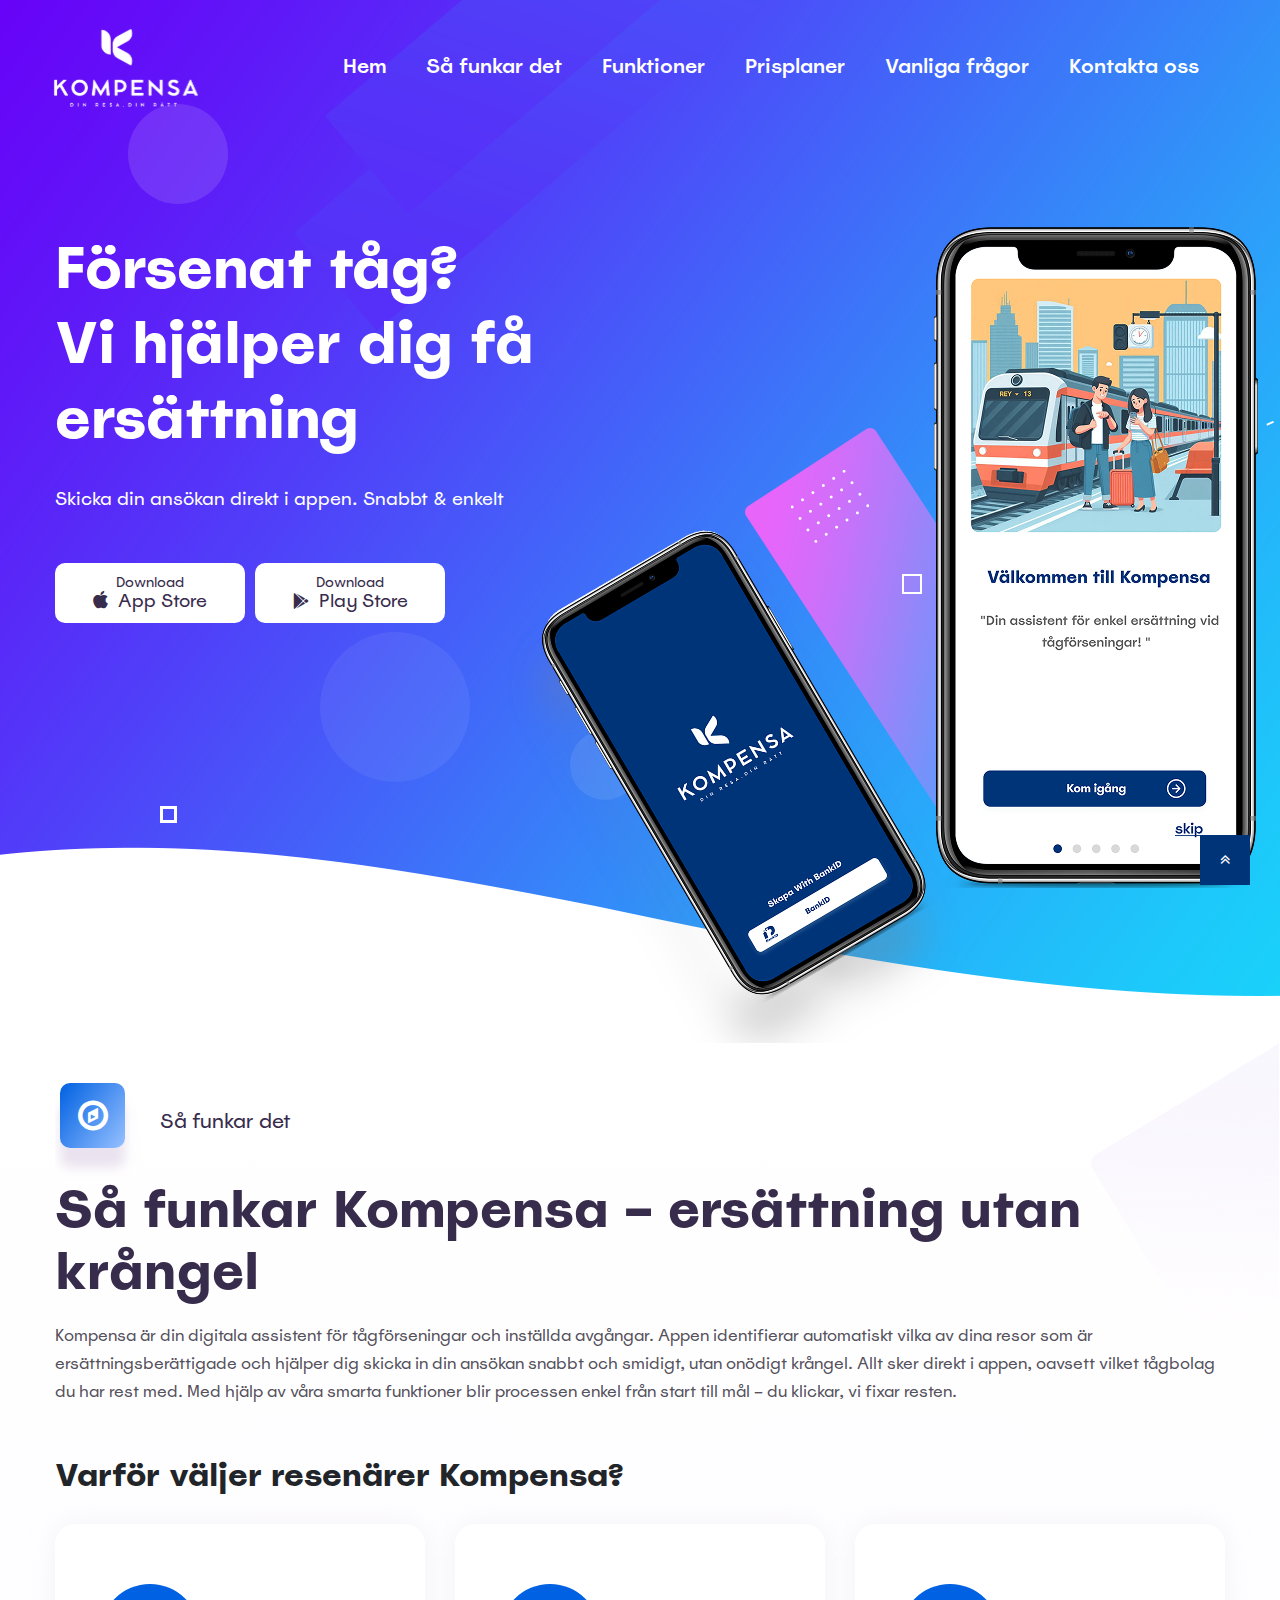
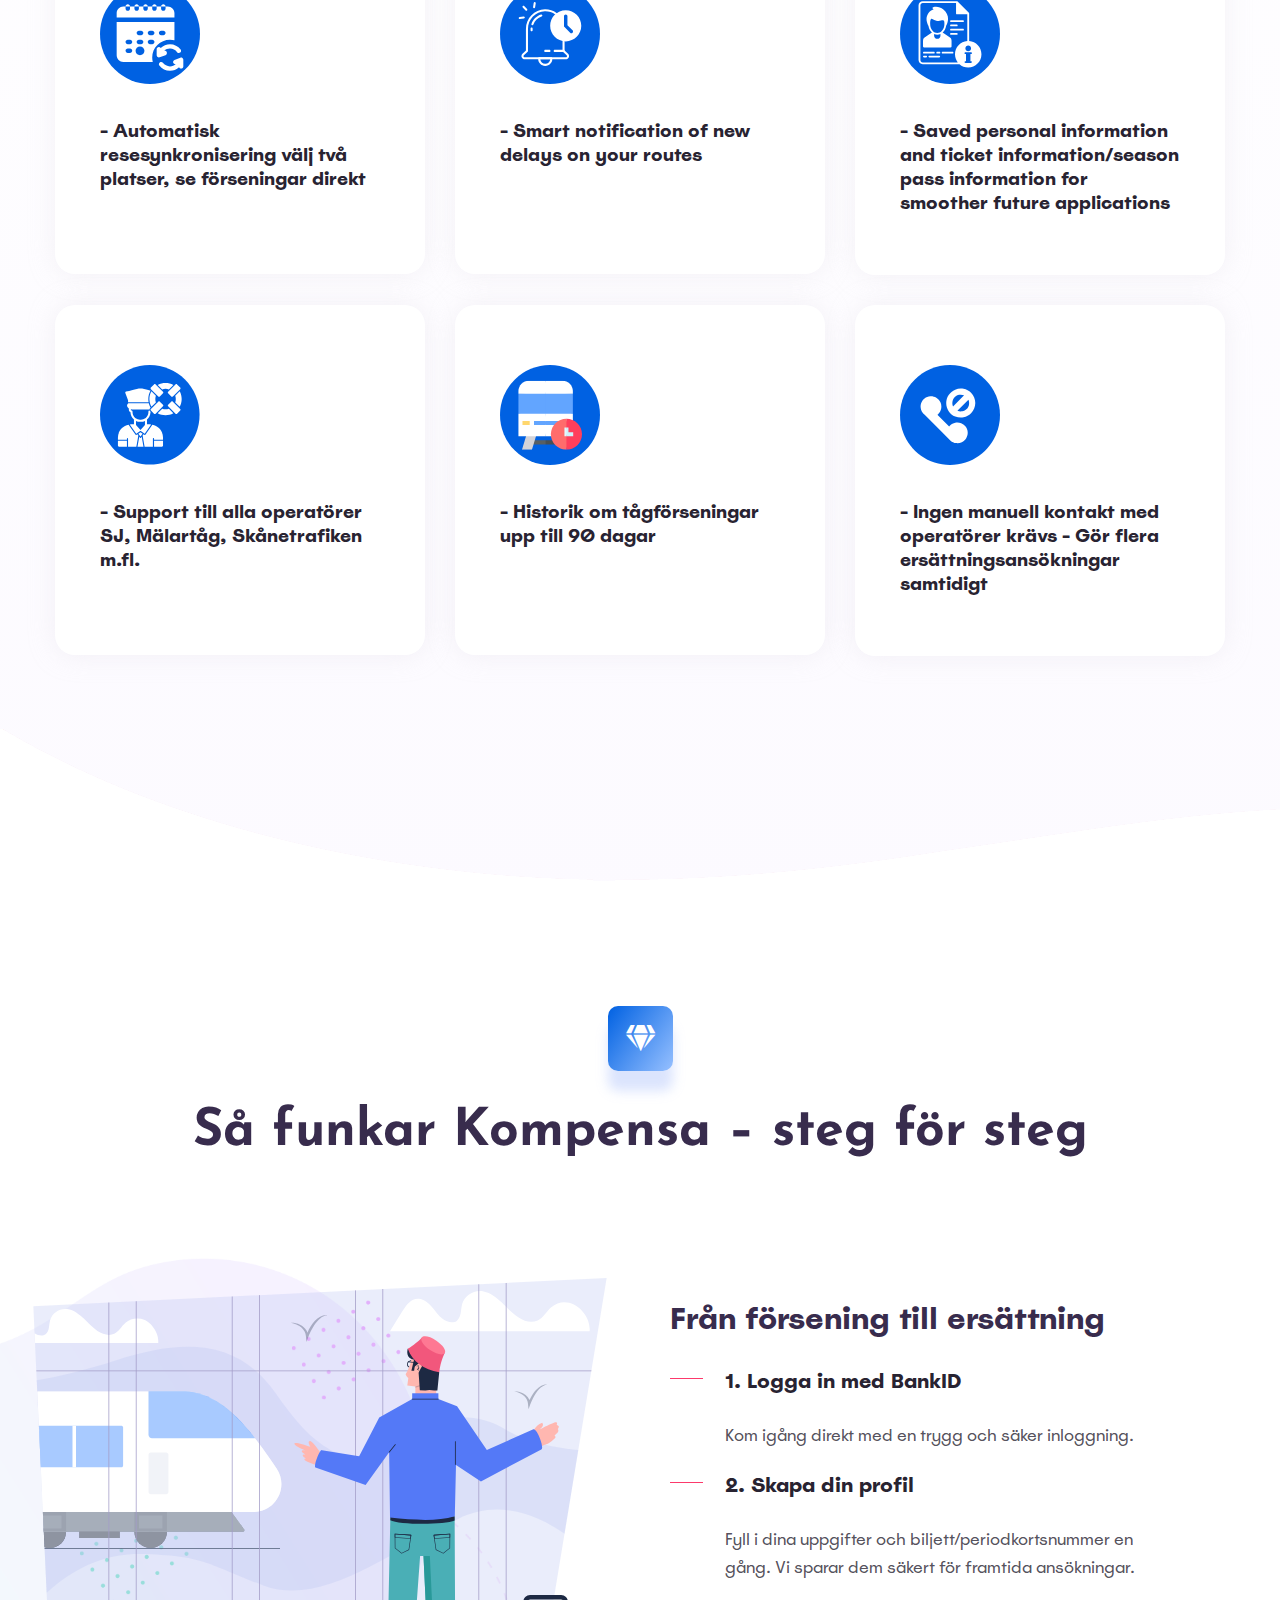
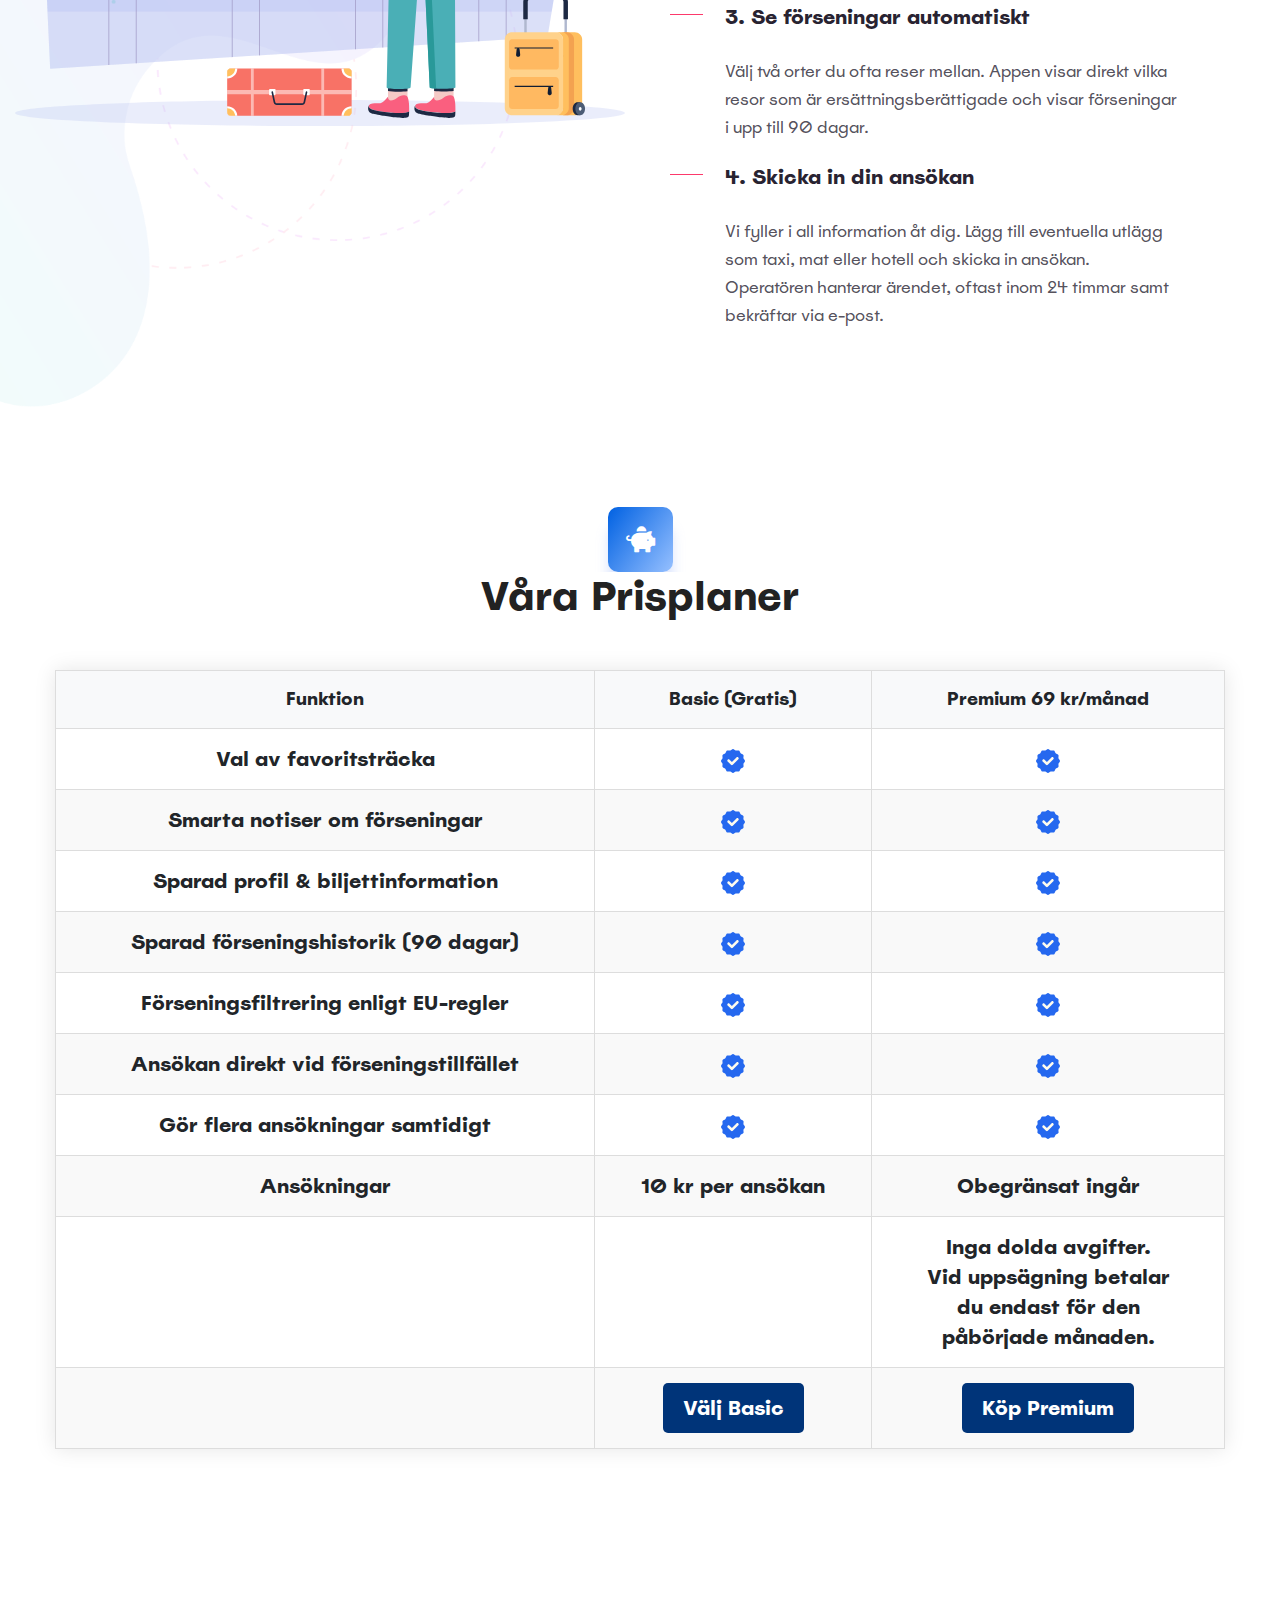
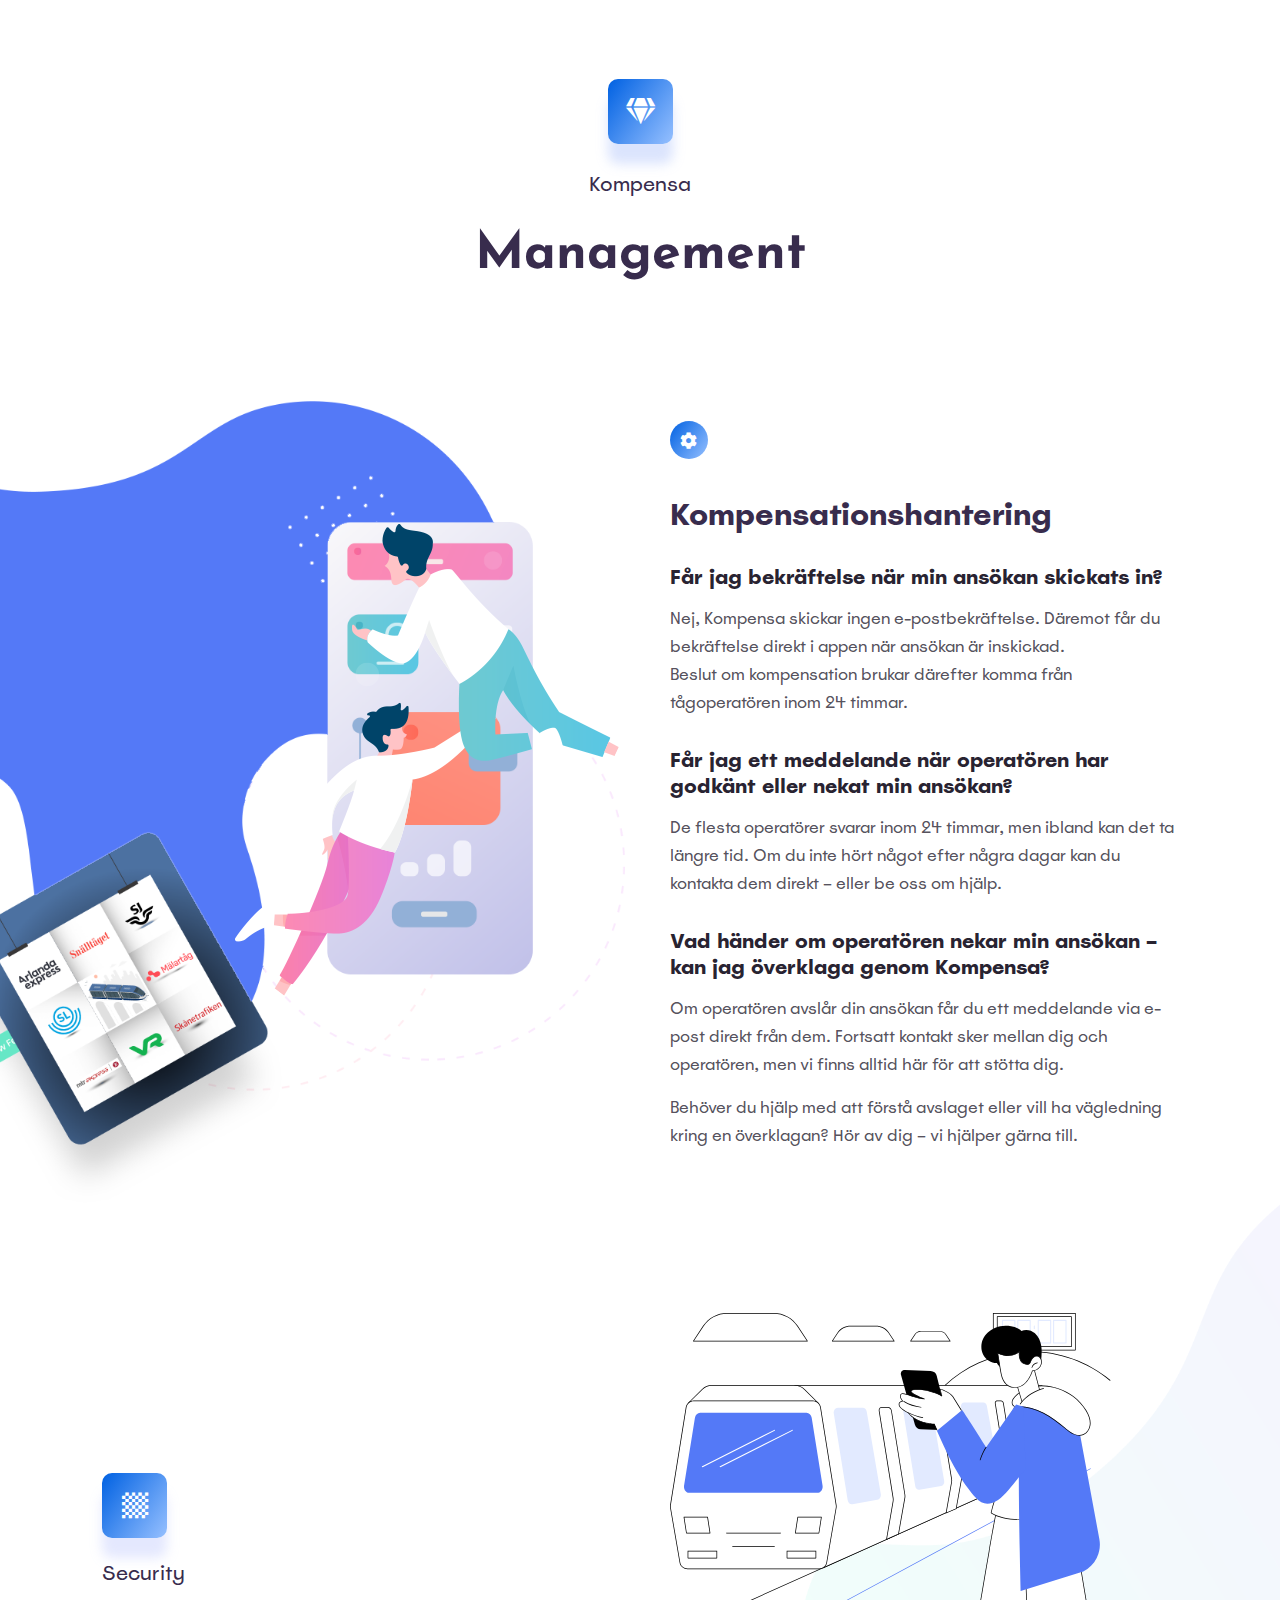
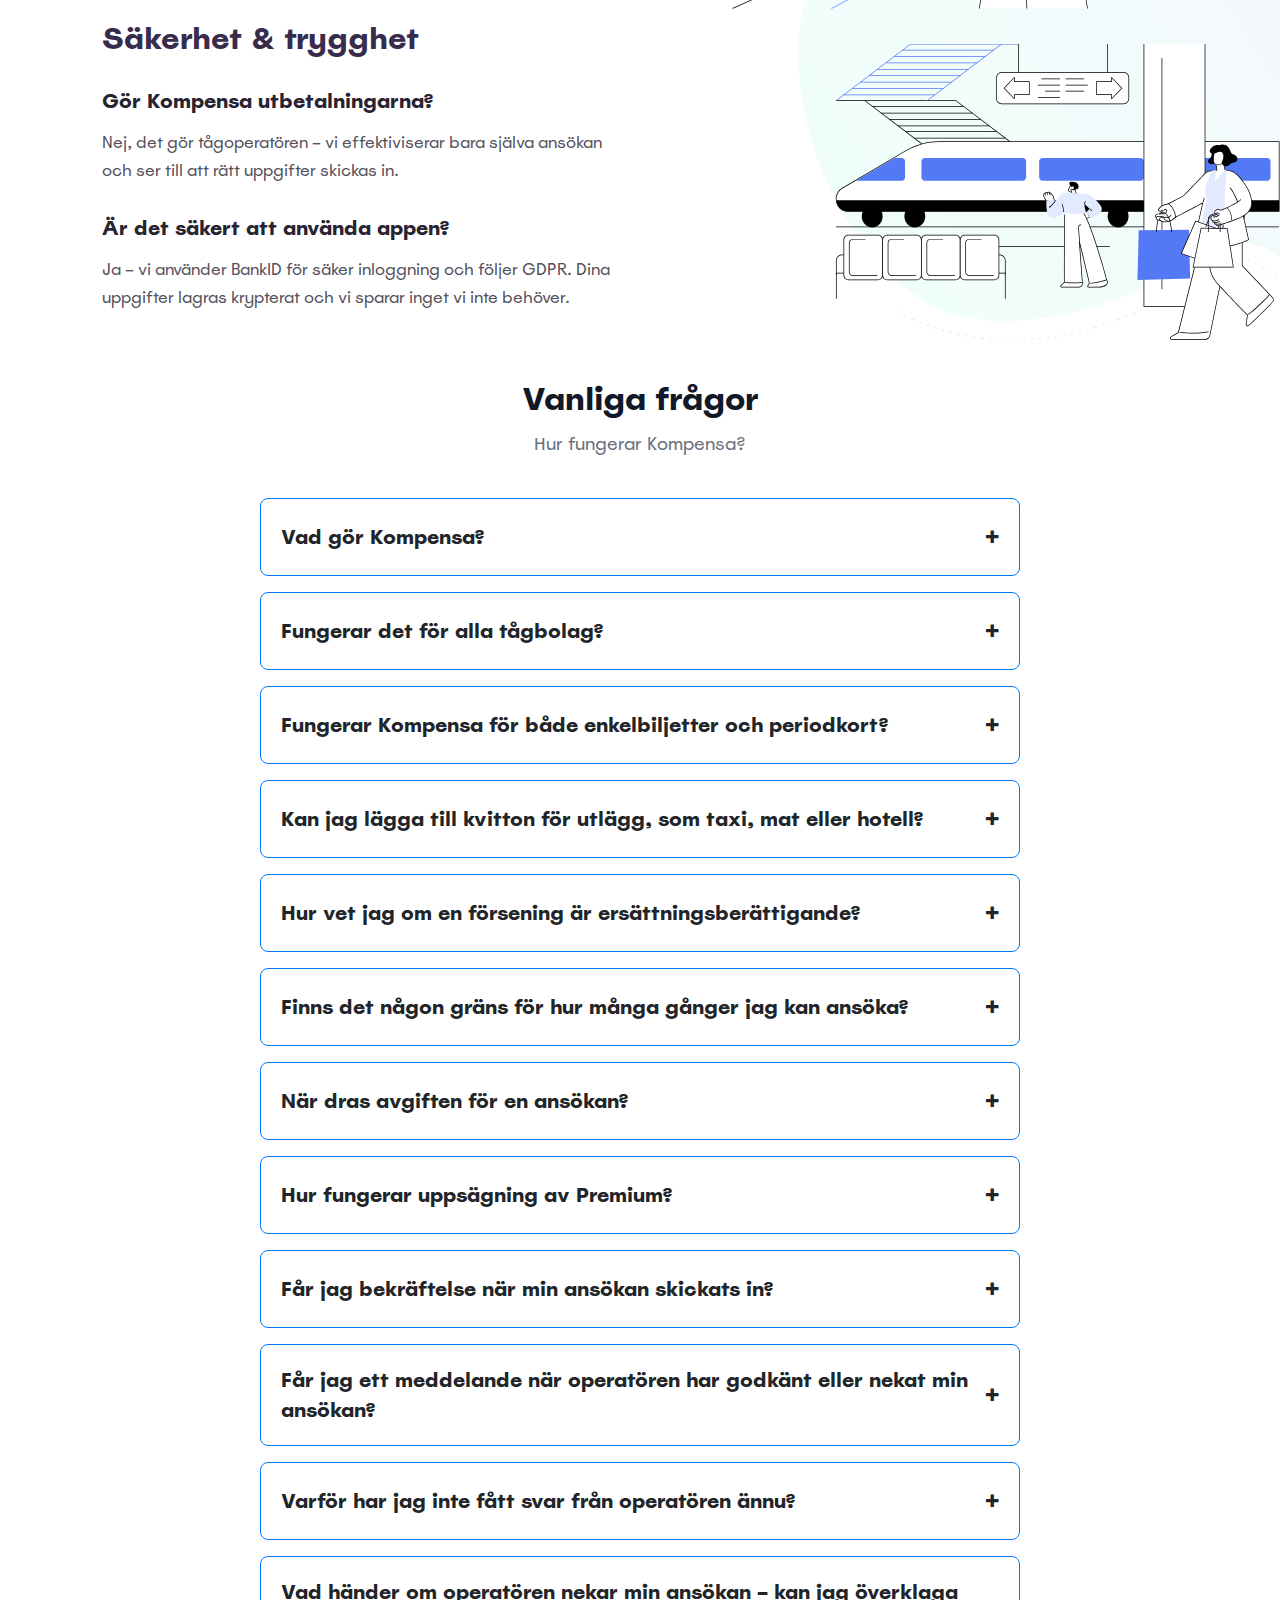
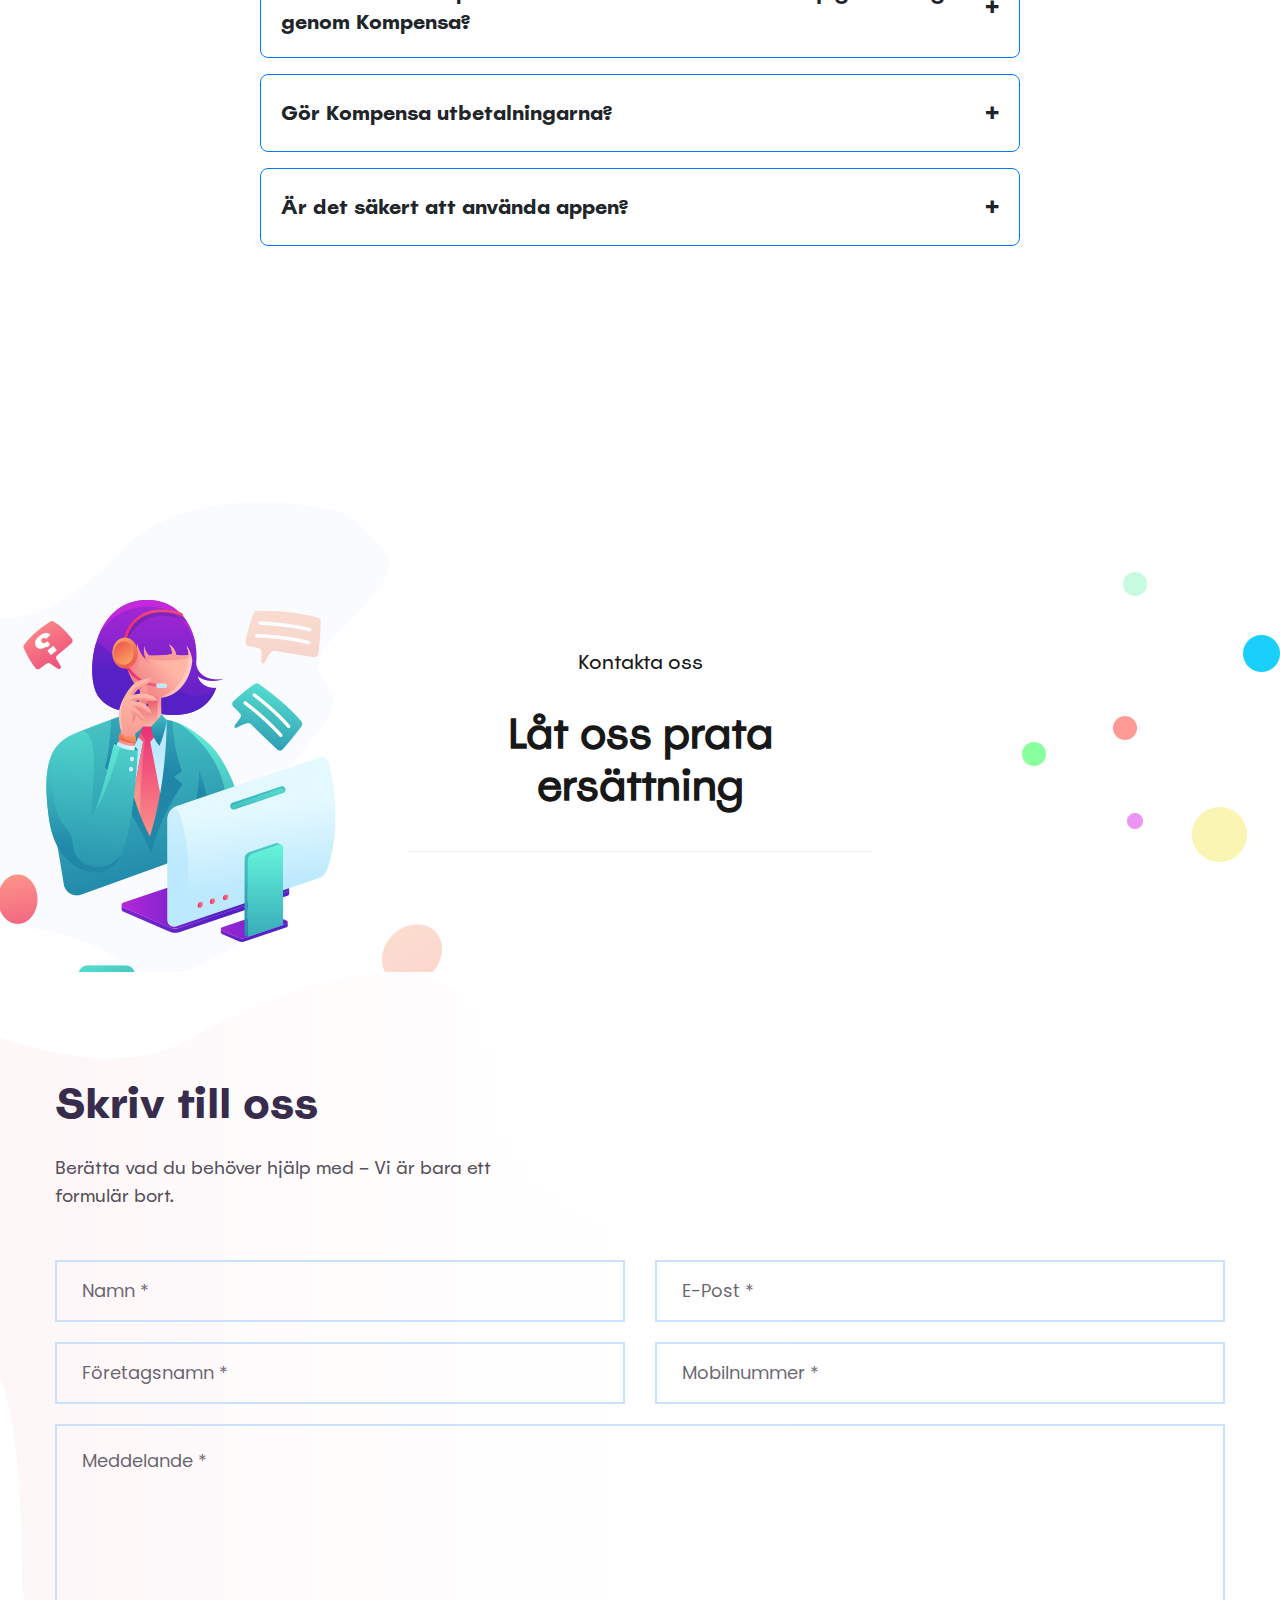
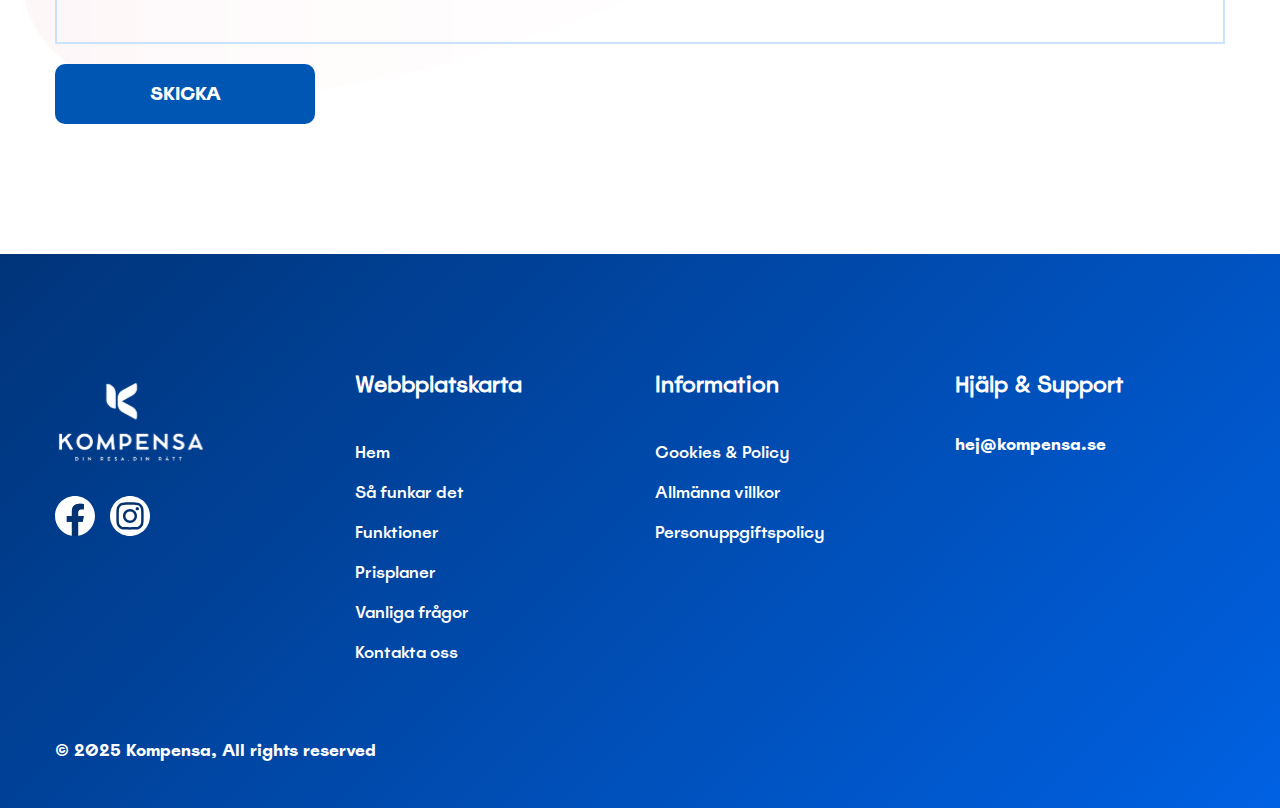
==== commit 90eb58e4: "changes updated" ====
--- a/index.html
+++ b/index.html
@@ -1,170 +1,177 @@
 <!DOCTYPE html>
 <html lang="en">
-
-<head>
-    <meta charset="utf-8">
-    <meta http-equiv="X-UA-Compatible" content="IE=edge">
-    <meta name="viewport" content="width=device-width, initial-scale=1">
-    <meta name="description" content="Apply for compensation">
-    <meta name="keywords" content="Apply for compensation">
-    <meta name="author" content="Apply for compensation">
+  <head>
+    <meta charset="utf-8" />
+    <meta http-equiv="X-UA-Compatible" content="IE=edge" />
+    <meta name="viewport" content="width=device-width, initial-scale=1" />
+    <meta name="description" content="Apply for compensation" />
+    <meta name="keywords" content="Apply for compensation" />
+    <meta name="author" content="Apply for compensation" />
     <link rel="icon" href="images/logo.png" type="image/x-icon" />
     <!-- Theme tittle -->
-    <title>Kompensa - Försenade/inställda tåg? Få ersättning på några klick</title>
+    <title>
+      Kompensa - Försenade/inställda tåg? Få ersättning på några klick
+    </title>
 
     <!-- Theme style CSS -->
-    <link href="css/style.css" rel="stylesheet">
-    <link href="css/pricing.css" rel="stylesheet">
+    <link href="css/style.css" rel="stylesheet" />
+    <link href="css/pricing.css" rel="stylesheet" />
 
     <!-- HTML5 shim and Respond.js for IE8 support of HTML5 elements and media queries -->
     <!-- WARNING: Respond.js doesn't work if you view the page via file:// -->
     <!--[if lt IE 9]>
-    <script src="https://oss.maxcdn.com/html5shiv/3.7.3/html5shiv.min.js"></script>
-    <script src="https://oss.maxcdn.com/respond/1.4.2/respond.min.js"></script>
+      <script src="https://oss.maxcdn.com/html5shiv/3.7.3/html5shiv.min.js"></script>
+      <script src="https://oss.maxcdn.com/respond/1.4.2/respond.min.js"></script>
     <![endif]-->
-</head>
-<style>
+  </head>
+  <style>
     html {
-        scroll-behavior: smooth;
+      scroll-behavior: smooth;
     }
-    
+
     .floating-element {
-        position: absolute;
-        border-radius: 50%;
-        opacity: 0.6;
-        animation: float 15s infinite linear;
+      position: absolute;
+      border-radius: 50%;
+      opacity: 0.6;
+      animation: float 15s infinite linear;
     }
-    
+
     .element-1 {
-        width: 100px;
-        height: 100px;
-        background-color: rgba(255, 255, 255, 0.2);
-        top: 10%;
-        left: 10%;
-        animation-duration: 20s;
+      width: 100px;
+      height: 100px;
+      background-color: rgba(255, 255, 255, 0.2);
+      top: 10%;
+      left: 10%;
+      animation-duration: 20s;
     }
-    
+
     .element-2 {
-        width: 70px;
-        height: 70px;
-        background-color: rgba(255, 255, 255, 0.15);
-        top: 70%;
-        right: 50%;
-        animation-duration: 25s;
+      width: 70px;
+      height: 70px;
+      background-color: rgba(255, 255, 255, 0.15);
+      top: 70%;
+      right: 50%;
+      animation-duration: 25s;
     }
-    
+
     .element-3 {
-        width: 150px;
-        height: 150px;
-        background-color: rgba(255, 255, 255, 0.1);
-        bottom: 25%;
-        left: 25%;
-        animation-duration: 30s;
+      width: 150px;
+      height: 150px;
+      background-color: rgba(255, 255, 255, 0.1);
+      bottom: 25%;
+      left: 25%;
+      animation-duration: 30s;
     }
     /* Wave Animation at Bottom */
-    
+
     .wave {
-        position: absolute;
-        bottom: 0;
-        left: 0;
-        width: 100%;
-        height: 100px;
-        background: url('data:image/svg+xml;utf8,<svg xmlns="http://www.w3.org/2000/svg" viewBox="0 0 1440 320"><path fill="white" fill-opacity="1" d="M0,224L48,213.3C96,203,192,181,288,181.3C384,181,480,203,576,218.7C672,235,768,245,864,229.3C960,213,1056,171,1152,149.3C1248,128,1344,128,1392,128L1440,128L1440,320L1392,320C1344,320,1248,320,1152,320C1056,320,960,320,864,320C768,320,672,320,576,320C480,320,384,320,288,320C192,320,96,320,48,320L0,320Z"></path></svg>');
-        background-size: cover;
-        background-repeat: no-repeat;
-        animation: wave 10s infinite linear;
+      position: absolute;
+      bottom: 0;
+      left: 0;
+      width: 100%;
+      height: 100px;
+      background: url('data:image/svg+xml;utf8,<svg xmlns="http://www.w3.org/2000/svg" viewBox="0 0 1440 320"><path fill="white" fill-opacity="1" d="M0,224L48,213.3C96,203,192,181,288,181.3C384,181,480,203,576,218.7C672,235,768,245,864,229.3C960,213,1056,171,1152,149.3C1248,128,1344,128,1392,128L1440,128L1440,320L1392,320C1344,320,1248,320,1152,320C1056,320,960,320,864,320C768,320,672,320,576,320C480,320,384,320,288,320C192,320,96,320,48,320L0,320Z"></path></svg>');
+      background-size: cover;
+      background-repeat: no-repeat;
+      animation: wave 10s infinite linear;
     }
     /* Animations */
-    
+
     @keyframes float {
-        0% {
-            transform: translate(0, 0) rotate(0deg);
-        }
-        50% {
-            transform: translate(100px, 50px) rotate(180deg);
-        }
-        100% {
-            transform: translate(0, 0) rotate(360deg);
-        }
+      0% {
+        transform: translate(0, 0) rotate(0deg);
+      }
+      50% {
+        transform: translate(100px, 50px) rotate(180deg);
+      }
+      100% {
+        transform: translate(0, 0) rotate(360deg);
+      }
     }
-    
+
     @keyframes wave {
-        0% {
-            background-position-x: 0;
-        }
-        100% {
-            background-position-x: 1440px;
-        }
+      0% {
+        background-position-x: 0;
+      }
+      100% {
+        background-position-x: 1440px;
+      }
     }
-    
+
     @keyframes pulse {
-        0% {
-            transform: scale(1);
-        }
-        50% {
-            transform: scale(1.05);
-        }
-        100% {
-            transform: scale(1);
-        }
+      0% {
+        transform: scale(1);
+      }
+      50% {
+        transform: scale(1.05);
+      }
+      100% {
+        transform: scale(1);
+      }
     }
-    
+
     @keyframes fadeInUp {
-        from {
-            opacity: 0;
-            transform: translateY(20px);
-        }
-        to {
-            opacity: 1;
-            transform: translateY(0);
-        }
+      from {
+        opacity: 0;
+        transform: translateY(20px);
+      }
+      to {
+        opacity: 1;
+        transform: translateY(0);
+      }
     }
-</style>
-
-<body>
-
+  </style>
+
+  <body>
     <!-- Header Area -->
     <header class="main_header_area">
-        <nav class="navbar navbar-expand-lg">
-            <div class="navbar-brand">
-                <a class="logo" href="./"><img src="images/kompensa-logo.svg" alt=""></a>
-            </div>
-            <!-- Small Divice Menu-->
-            <button class="navbar-toggler" type="button" data-toggle="collapse" data-target=".navbar_supported" aria-label="Toggle navigation"> 
-                <i class="fa fa-bars" aria-hidden="true"></i>
-            </button>
-            <!-- Left Nav bar -->
-            <div class="collapse navbar-collapse navbar_supported">
-                <ul class="navbar-nav">
-                    <li class="dropdown">
-                        <a class="nav-link " href="#hem" role="button">Hem</a>
-                        <!-- <ul class="dropdown-menu">
+      <nav class="navbar navbar-expand-lg">
+        <div class="navbar-brand">
+          <a class="logo" href="./"
+            ><img src="images/kompensa-logo.svg" alt=""
+          /></a>
+        </div>
+        <!-- Small Divice Menu-->
+        <button
+          class="navbar-toggler"
+          type="button"
+          data-toggle="collapse"
+          data-target=".navbar_supported"
+          aria-label="Toggle navigation"
+        >
+          <i class="fa fa-bars" aria-hidden="true"></i>
+        </button>
+        <!-- Left Nav bar -->
+        <div class="collapse navbar-collapse navbar_supported">
+          <ul class="navbar-nav">
+            <li class="dropdown">
+              <a class="nav-link" href="#hem" role="button">Hem</a>
+              <!-- <ul class="dropdown-menu">
                             <li><a href="index-3.html"><i class="fab fa-autoprefixer"></i>App Landing (Slide)</a></li>
                             <li><a href="index.html"><i class="fab fa-drupal"></i>SaaS Landing </a></li>
                             <li><a href="index-2.html" class="active border-0"><i class="fab fa-autoprefixer"></i>App Landing 2</a></li>
                         </ul> -->
-                    </li>
-                    <li><a href="#omoss">Om Oss</a></li>
-                    <li class="dropdown">
-                        <a class="nav-link " href="#lösningar" role="button">Lösningar</a>
-                        <!-- <ul class="dropdown-menu">
-                            <li><a href="blog.html"><i class="fab fa-blogger-b"></i>Blog</a></li>
-                            <li><a href="blog-single.html" class=" border-0"><i class="fab fa-blogger-b"></i>Blog Single</a></li>
-                        </ul> -->
-                    </li>
-                    <li><a href="#prissättning">Prissättning</a></li>
-                    <li><a href="#kontakta">Kontakta oss</a></li>
-                </ul>
-            </div>
-            <!-- Right Nav bar -->
-            <ul class="right_nav">
-                <!-- <li class="dropdown cart_d">
+            </li>
+
+            <li class="dropdown">
+              <a class="nav-link" href="#såfunkardet" role="button"
+                >Så funkar det</a>
+            </li>
+            <li><a href="#funktioner">Funktioner</a></li>
+            <li><a href="#prisplaner">Prisplaner</a></li>
+            <li><a href="#faq-section">Vanliga frågor</a></li>
+            <li><a href="#kontakta">Kontakta oss</a></li>
+          </ul>
+        </div>
+        <!-- Right Nav bar -->
+        <ul class="right_nav">
+          <!-- <li class="dropdown cart_d">
                     <a class="nav-link dropdown-toggle cart" href="" role="button" data-toggle="dropdown"><i class="flaticon-shopping-cart-1"></i></a>
                     <ul class="dropdown-menu cart_dopdown">
                         <li>No products in the cart.</li>
                     </ul>
                 </li> -->
-                <!-- <li class="dropdown search_dropbown">
+          <!-- <li class="dropdown search_dropbown">
                     <a class="nav-link dropdown-toggle" href="" role="button" data-toggle="dropdown" aria-expanded="false"><i class="flaticon-search"></i></a>
                     <ul class="dropdown-menu">
                         <li>
@@ -174,165 +181,309 @@
                     </ul>
                 </li> -->
 
-                <!-- <li class="language_select">
+          <!-- <li class="language_select">
                     <select class="post_select">
 						<option>Eng</option> 
 						<option>Ban</option>  
 					</select>
                 </li> -->
-                <li class="login-btn">
+
+          <!-- <li class="login-btn">
                     <a href="#" class="theme_btn">Logga in</a>
-                </li>
-                <li class="mobile-menu">
-                    <a id="menu-opener"><i class="flaticon-menu"></i></a>
-                </li>
-            </ul>
-        </nav>
+                </li> -->
+          <li class="mobile-menu">
+            <a id="menu-opener"><i class="flaticon-menu"></i></a>
+          </li>
+        </ul>
+      </nav>
     </header>
     <!-- Header Area -->
 
     <!-- Toggle Menu Area -->
     <ul class="toggle_menu">
-        <li><a class="close"><i class="fas fa-times"></i></a></li>
-        <li>
-            <a href="./" class="logo"><img src="images/logo.png" alt=""></a>
-        </li>
-        <li><a href="#hem" class="active"><i class="fa fa-train"></i>Hem</a></li>
-        <li><a href="#omoss"><i class="fa fa-train"></i>Om Oss</a></li>
-        <li><a href="#lösningar"><i class="fa fa-train"></i>Lösningar</a></li>
-
-        <li><a href="#prissättning"><i class="fa fa-train"></i>Prissättning</a></li>
-        <li><a href="#kontakta"><i class="fa fa-train"></i>Kontakta oss</a></li>
+      <li>
+        <a class="close"><i class="fas fa-times"></i></a>
+      </li>
+      <li>
+        <a href="./" class="logo"><img src="images/logo.png" alt="" /></a>
+      </li>
+      <li>
+        <a href="#hem" class="active"><i class="fa fa-train"></i>Hem</a>
+      </li>
+
+      <li>
+        <a href="#såfunkardet"><i class="fa fa-train"></i>Så funkar det</a>
+      </li>
+
+      <li>
+        <a href="#prisplaner"><i class="fa fa-train"></i>Prisplaner</a>
+      </li>
+      <li>
+        <a href="#funktioner"><i class="fa fa-train"></i>Funktioner</a>
+      </li>
+      <li>
+        <a href="#faq-section"><i class="fa fa-train"></i>Vanliga frågor</a>
+      </li>
+      <li>
+        <a href="#kontakta"><i class="fa fa-train"></i>Kontakta oss</a>
+      </li>
     </ul>
     <!-- Toggle Menu Area -->
 
     <!-- Banner Area -->
     <section class="banner_area ba_2" id="hem">
-        <div class="floating-element element-1"></div>
-        <div class="floating-element element-2"></div>
-        <div class="floating-element element-3"></div>
-
-        <!-- Wave animation at bottom -->
-        <div class="wave"></div>
-        <div class="container">
-            <div class="baner_content">
-                <h2 class="wow fadeInUp"> Försenade/inställda tåg? Få ersättning på <br>några klick</h2>
-                <p class="wow fadeInUp" data-wow-delay="0.3s">Kompensa hjälper dig att ansöka om kompensationsersättning</p>
-                <a href="#" class="theme_btn wow fadeInUp" data-wow-delay="0.6s">Download<b><i class="fab fa-apple"></i>App Store</b></a>
-                <a href="#" class="theme_btn wow fadeInUp play" data-wow-delay="0.6s">Download<b><i class="fab fa-google-play"></i>Play Store</b></a>
-            </div>
-        </div>
-        <div class="illustration">
-            <img src="images/banner-img-3.png" alt="" class="img_1">
-            <img src="images/banner-img-2.png" alt="" class="lfup img_2">
-        </div>
-        <img src="images/99.svg" alt="" class="rs_img">
+      <div class="floating-element element-1"></div>
+      <div class="floating-element element-2"></div>
+      <div class="floating-element element-3"></div>
+
+      <!-- Wave animation at bottom -->
+      <div class="wave"></div>
+      <div class="container">
+        <div class="baner_content">
+          <h2 class="wow fadeInUp">
+            Försenat tåg? <br />Vi hjälper dig få ersättning
+          </h2>
+          <p class="wow fadeInUp" data-wow-delay="0.3s">
+            Skicka din ansökan direkt i appen. Snabbt & enkelt
+          </p>
+          <a href="#" class="theme_btn wow fadeInUp" data-wow-delay="0.6s"
+            >Download<b><i class="fab fa-apple"></i>App Store</b></a
+          >
+          <a href="#" class="theme_btn wow fadeInUp play" data-wow-delay="0.6s"
+            >Download<b><i class="fab fa-google-play"></i>Play Store</b></a
+          >
+        </div>
+      </div>
+      <div class="illustration">
+        <img src="images/banner-img-3.png" alt="" class="img_1" />
+        <img src="images/banner-img-2.png" alt="" class="lfup img_2" />
+      </div>
+      <img src="images/99.svg" alt="" class="rs_img" />
     </section>
     <!-- Banner Area -->
 
     <!-- Easy User experience -->
     <section class="experience_area ea_2" id="omoss">
-
-        <div class="container">
-            <div class="tittle">
-                <h4><i class="fa fa-compass"></i>Om Oss</h4>
-                <h2 class="pb-20">Vad är Kompensa?</h2>
-
-                <p>Kompensa är en app som hjälper dig att få ersättning när ditt tåg är försenat eller inställt. Vi samlar dina resor, visar automatiskt vilka som är ersättningsberättigade och guidar dig genom ansökan – utan krångel. Du slipper leta blanketter
-                    eller logga in på flera olika operatörers sidor.</p>
-                <p> Vi gör hela processen enkel och snabb – du skickar in din ansökan med bara några få klick. Allt sker smidigt direkt i appen, oavsett vilket tågbolag du rest med.</p>
-            </div>
-            <h2 class="pb-30">Varför väljer resenärer Kompensa.</h2>
-            <div class="row">
-
-                <!-- Experience -->
-                <div class="col-lg-4 col-md-6">
-                    <div class="experience">
-                        <img src="images/sync.svg" style="max-width: 100px;">
-                        <a href="#" class="heding">- Automatisk resesynkronisering välj två platser, se förseningar direkt</a>
-                        <!-- <p>välj två platser, se förseningar direkt</p> -->
-
-                    </div>
-                </div>
-                <!-- Experience -->
-                <div class="col-lg-4 col-md-6 wow fadeInUp" data-wow-delay="0.3s">
-                    <div class="experience">
-                        <img src="images/notifi.svg" style="max-width: 100px;">
-                        <a href="#" class="heding">- Smart notification of new delays on your routes</a>
-                        <!-- <p>Smart notification of new delays on your routes</p> -->
-
-                    </div>
-                </div>
-                <!-- Experience -->
-                <div class="col-lg-4 col-md-6 wow fadeInUp" data-wow-delay="0.6s">
-                    <div class="experience">
-                        <img src="images/personal.svg" style="max-width: 100px;">
-                        <a href="#" class="heding">- Saved personal information and ticket information/season pass information for smoother future applications</a>
-                        <!-- <p>Saved personal information and ticket information/season pass information for smoother future applications</p> -->
-
-                    </div>
-                </div>
-            </div>
-            <div class="row">
-                <!-- Experience -->
-                <div class="col-lg-4 col-md-6">
-                    <div class="experience">
-                        <img src="images/Train1.svg" style="max-width: 100px;">
-                        <a href="#" class="heding">- Support till alla operatörer SJ, Mälartåg, Skånetrafiken m.fl.</a>
-
-
-                    </div>
-                </div>
-                <!-- Experience -->
-                <div class="col-lg-4 col-md-6 wow fadeInUp" data-wow-delay="0.3s">
-                    <div class="experience">
-                        <img src="images/history.svg" style="max-width: 100px;">
-                        <a href="#" class="heding">- Historik om tågförseningar upp till 90 dagar</a>
-                        <!-- <p>Historik om tågförseningar upp till 90 dagar</p> -->
-
-                    </div>
-                </div>
-                <!-- Experience -->
-                <div class="col-lg-4 col-md-6 wow fadeInUp" data-wow-delay="0.6s">
-                    <div class="experience">
-                        <img src="images/no.svg" style="max-width: 100px;">
-                        <a href="#" class="heding">- Ingen manuell kontakt med operatörer krävs
-                            - Gör flera ersättningsansökningar samtidigt</a>
-                        <!-- <p>Gör flera ersättningsansökningar samtidigt, Gör din ersättningsansökan direkt vid förseningar, Möjlighet att lägga till kostnader för mat, hotell & taxi till ersättningsansökan</p> -->
-                        <!-- <a href="#" class="read_more"><i class="fas fa-chevron-right"></i><span>Discover</span></a> -->
-                    </div>
-                </div>
-            </div>
-        </div>
+      <div class="container">
+        <div class="tittle">
+          <h4><i class="fa fa-compass"></i>Så funkar det</h4>
+          <h2 class="pb-20">Så funkar Kompensa – ersättning utan krångel</h2>
+
+          <p>
+            Kompensa är din digitala assistent för tågförseningar och inställda
+            avgångar. Appen identifierar automatiskt vilka av dina resor som är
+            ersättningsberättigade och hjälper dig skicka in din ansökan snabbt
+            och smidigt, utan onödigt krångel. Allt sker direkt i appen, oavsett
+            vilket tågbolag du har rest med. Med hjälp av våra smarta funktioner
+            blir processen enkel från start till mål – du klickar, vi fixar
+            resten.
+          </p>
+        </div>
+        <h2 class="pb-30">Varför väljer resenärer Kompensa?</h2>
+        <div class="row">
+          <!-- Experience -->
+          <div class="col-lg-4 col-md-6">
+            <div class="experience">
+              <img src="images/sync.svg" style="max-width: 100px" />
+              <a href="#" class="heding"
+                >- Automatisk resesynkronisering välj två platser, se
+                förseningar direkt</a
+              >
+              <!-- <p>välj två platser, se förseningar direkt</p> -->
+            </div>
+          </div>
+          <!-- Experience -->
+          <div class="col-lg-4 col-md-6 wow fadeInUp" data-wow-delay="0.3s">
+            <div class="experience">
+              <img src="images/notifi.svg" style="max-width: 100px" />
+              <a href="#" class="heding"
+                >- Smart notification of new delays on your routes</a
+              >
+              <!-- <p>Smart notification of new delays on your routes</p> -->
+            </div>
+          </div>
+          <!-- Experience -->
+          <div class="col-lg-4 col-md-6 wow fadeInUp" data-wow-delay="0.6s">
+            <div class="experience">
+              <img src="images/personal.svg" style="max-width: 100px" />
+              <a href="#" class="heding"
+                >- Saved personal information and ticket information/season pass
+                information for smoother future applications</a
+              >
+              <!-- <p>Saved personal information and ticket information/season pass information for smoother future applications</p> -->
+            </div>
+          </div>
+        </div>
+        <div class="row">
+          <!-- Experience -->
+          <div class="col-lg-4 col-md-6">
+            <div class="experience">
+              <img src="images/Train1.svg" style="max-width: 100px" />
+              <a href="#" class="heding"
+                >- Support till alla operatörer SJ, Mälartåg, Skånetrafiken
+                m.fl.</a
+              >
+            </div>
+          </div>
+          <!-- Experience -->
+          <div class="col-lg-4 col-md-6 wow fadeInUp" data-wow-delay="0.3s">
+            <div class="experience">
+              <img src="images/history.svg" style="max-width: 100px" />
+              <a href="#" class="heding"
+                >- Historik om tågförseningar upp till 90 dagar</a
+              >
+              <!-- <p>Historik om tågförseningar upp till 90 dagar</p> -->
+            </div>
+          </div>
+          <!-- Experience -->
+          <div class="col-lg-4 col-md-6 wow fadeInUp" data-wow-delay="0.6s">
+            <div class="experience">
+              <img src="images/no.svg" style="max-width: 100px" />
+              <a href="#" class="heding"
+                >- Ingen manuell kontakt med operatörer krävs - Gör flera
+                ersättningsansökningar samtidigt</a
+              >
+              <!-- <p>Gör flera ersättningsansökningar samtidigt, Gör din ersättningsansökan direkt vid förseningar, Möjlighet att lägga till kostnader för mat, hotell & taxi till ersättningsansökan</p> -->
+              <!-- <a href="#" class="read_more"><i class="fas fa-chevron-right"></i><span>Discover</span></a> -->
+            </div>
+          </div>
+        </div>
+      </div>
     </section>
     <!-- Easy User experience -->
 
-    <section class="powerful_features" id="lösningar">
-        <div class="tittle">
-            <span></span>
-            <h6>Kompensa Features</h6>
-            <h2>Lösningar</h2>
-        </div>
+    <section class="powerful_features" id="såfunkardet">
+      <div class="tittle">
+        <span></span>
+        <!-- <h6>Kompensa Features</h6> -->
+        <h2>Så funkar Kompensa – steg för steg</h2>
+      </div>
+      <div class="row">
+        <div class="col-xl-6 col-lg-6 screen_img wow slideInLeft">
+          <img src="images/delay.svg" alt="" />
+        </div>
+        <div class="col-xl-6 col-lg-6 screen_col">
+          <div class="screen_conent">
+            <!-- <div class="rshap"></div> -->
+            <h2><b>Från försening till ersättning</b></h2>
+            <!-- <p>Every product must make a statement and we’re ready to create it with holistic approach to design. We believe that payments is a problem rooted in code, not finance. We obsessively seek out elegant, </p> -->
+            <ul class="creating_list">
+              <li>
+                <span class="heading">1. Logga in med BankID</span> <br />Kom
+                igång direkt med en trygg och säker inloggning.
+              </li>
+              <li>
+                <span class="heading">2. Skapa din profil</span> <br />
+                Fyll i dina uppgifter och biljett/periodkortsnummer en gång. Vi
+                sparar dem säkert för framtida ansökningar.
+              </li>
+              <li>
+                <span class="heading">3. Se förseningar automatiskt</span>
+                <br />Välj två orter du ofta reser mellan. Appen visar direkt
+                vilka resor som är ersättningsberättigade och visar förseningar
+                i upp till 90 dagar.
+              </li>
+              <li>
+                <span class="heading">4. Skicka in din ansökan</span> <br />Vi
+                fyller i all information åt dig. Lägg till eventuella utlägg som
+                taxi, mat eller hotell och skicka in ansökan. Operatören
+                hanterar ärendet, oftast inom 24 timmar samt bekräftar via
+                e-post.
+              </li>
+            </ul>
+            <!-- <a href="#" class="theme_btn">Explore More</a> -->
+          </div>
+        </div>
+      </div>
+    </section>
+
+    <section class="pt-100 pb-100" id="prisplaner">
+      <div class="container">
         <div class="row">
-            <div class="col-xl-6 col-lg-6 screen_img wow slideInLeft">
-                <img src="images/delay.svg" alt="">
-            </div>
-            <div class="col-xl-6 col-lg-6 screen_col">
-                <div class="screen_conent">
-                    <!-- <div class="rshap"></div> -->
-                    <h2><b>Så funkar det</b></h2>
-                    <!-- <p>Every product must make a statement and we’re ready to create it with holistic approach to design. We believe that payments is a problem rooted in code, not finance. We obsessively seek out elegant, </p> -->
-                    <ul class="creating_list">
-                        <li><span class="heading">Logga in med BankID</span> <br> Skapa profil <br> Säkert, snabbt och GDPR-skyddat</li>
-                        <li><span class="heading">Registrera din profil</span> <br> Fyll i dina uppgifter och biljettnummer</li>
-                        <li><span class="heading">Hitta försenade tågresor</span> <br> Ange två orter du reser ofta mellan <br> Appen visar förseningar som påverkar dessa sträckor <br> Aktivera notiser för framtida förseningar <br> Sök manuellt om något saknas:,
-                            datum, stationer <br> Förseningar sparas i upp till 90 dagar</li>
-                        <li><span class="heading">Skicka in ansökan</span> <br> Appen för ifyller all grundläggande information <br> Lägg till utlägg som mat, transport etc <br> Operatören betalar ut ersättning direkt till dig</li>
-                    </ul>
-                    <!-- <a href="#" class="theme_btn">Explore More</a> -->
-                </div>
-            </div>
-        </div>
+          <div class="col-lg-12">
+            <div class="tittle">
+              <span></span>
+              <!-- <h6>Prisplaner</h6> -->
+            </div>
+            <h1 style="padding-bottom: 50px">Våra Prisplaner</h1>
+
+            <table class="pricing-table">
+              <thead>
+                <tr>
+                  <th>Funktion</th>
+                  <th>Basic (Gratis)</th>
+                  <th>Premium 69 kr/månad</th>
+                </tr>
+              </thead>
+              <tbody>
+                <tr>
+                  <td>Val av favoritsträcka</td>
+                  <td><img src="images/tick.svg" /></td>
+                  <td><img src="images/tick.svg" /></td>
+                </tr>
+                <tr>
+                  <td>Smarta notiser om förseningar</td>
+                  <td><img src="images/tick.svg" /></td>
+                  <td><img src="images/tick.svg" /></td>
+                </tr>
+                <tr>
+                  <td>Sparad profil & biljettinformation</td>
+                  <td><img src="images/tick.svg" /></td>
+                  <td><img src="images/tick.svg" /></td>
+                </tr>
+                <tr>
+                  <td>Sparad förseningshistorik (90 dagar)</td>
+                  <td><img src="images/tick.svg" /></td>
+                  <td><img src="images/tick.svg" /></td>
+                </tr>
+                <tr>
+                  <td>Förseningsfiltrering enligt EU-regler</td>
+                  <td><img src="images/tick.svg" /></td>
+                  <td><img src="images/tick.svg" /></td>
+                </tr>
+                <tr>
+                  <td>Ansökan direkt vid förseningstillfället</td>
+                  <td><img src="images/tick.svg" /></td>
+                  <td><img src="images/tick.svg" /></td>
+                </tr>
+                <tr>
+                  <td>Gör flera ansökningar samtidigt</td>
+                  <td><img src="images/tick.svg" /></td>
+                  <td><img src="images/tick.svg" /></td>
+                </tr>
+                <tr>
+                  <td>Ansökningar</td>
+                  <td>10 kr per ansökan</td>
+                  <td>Obegränsat ingår</td>
+                </tr>
+                <tr>
+                  <td></td>
+                  <td></td>
+                  <td>
+                    Inga dolda avgifter. <br />
+                    Vid uppsägning betalar <br />
+                    du endast för den <br />
+                    påbörjade månaden.
+                  </td>
+                </tr>
+                <tr>
+                  <td></td>
+                  <td><button class="buy-button">Välj Basic</button></td>
+                  <td><button class="buy-button">Köp Premium</button></td>
+                </tr>
+              </tbody>
+            </table>
+
+            <!-- <div class="sms-info">
+                        <h3>Tilläggstjänster</h3>
+                        <p>• Fri SMS Extra per SMS kostar - 0.79 öre (100 SMS / 250 SMS)</p>
+                        <p>• 79 SEK per rull och Styrka bläck - 199</p>
+                        <p>• Pappersrull SEK/st</p>
+                        <p>• Anpassad SMS-Avsändare 99 SEK per månad</p>
+                    </div> -->
+          </div>
+        </div>
+      </div>
     </section>
 
     <!-- Aoop Powerful Features -->
@@ -340,7 +491,7 @@
     <!-- Aoop Powerful Features -->
 
     <!-- Aoop Powerful Features -->
-    <section class="powerful_features pf_2 pf_4">
+    <!-- <section class="powerful_features pf_2 pf_4">
         <div class="row">
             <div class="col-xl-6 order-xl-last screen_img wow slideInRight">
                 <img src="images/premium.svg" alt="">
@@ -356,267 +507,371 @@
                     <p style="padding-top: 15px;">Om du använder Basic dras avgiften (10 kr) i samband med att du skickar in en ansökan.<br> För Premium är det en fast månadsavgift på 69 kr som dras i början av varje månad via App Store eller Google Play.</p>
                     <h5>Hur fungerar uppsägning av Premium?</h5>
                     <p style="padding-top: 15px;">Det finns ingen uppsägningstid. Du kan när som helst avsluta din prenumeration via App Store eller Google Play. Du betalar endast för den påbörjade månaden – inga dolda avgifter eller framtida kostnader.</p>
-                    <!-- <ul class="creating_list">
+                  
+                </div>
+            </div>
+        </div>
+    </section> -->
+    <!-- Aoop Powerful Features -->
+
+    <section class="powerful_features pf_3 pt-100" >
+      <div class="tittle">
+        <span></span>
+        <h6>Kompensa</h6>
+        <h2>Management</h2>
+      </div>
+      <div class="row">
+        <div class="col-xl-6 screen_img wow slideInLeft">
+          <img src="images/ils-1.svg" alt="" />
+          <img src="images/ils-2.svg" alt="" class="img_1 mbl-lock" />
+          <img src="images/ils-3.svg" alt="" class="img_2 mbl-lock" />
+        </div>
+        <div class="col-xl-6 screen_col">
+          <div class="screen_conent">
+            <div class="rshap"></div>
+            <h2><b>Kompensationshantering</b></h2>
+            <h5>Får jag bekräftelse när min ansökan skickats in?</h5>
+            <p style="padding-top: 15px">
+              Nej, Kompensa skickar ingen e-postbekräftelse. Däremot får du
+              bekräftelse direkt i appen när ansökan är inskickad. <br />
+              Beslut om kompensation brukar därefter komma från tågoperatören
+              inom 24 timmar.
+            </p>
+            <h5>
+              Får jag ett meddelande när operatören har godkänt eller nekat min
+              ansökan?
+            </h5>
+            <p style="padding-top: 15px">
+              De flesta operatörer svarar inom 24 timmar, men ibland kan det ta
+              längre tid. Om du inte hört något efter några dagar kan du
+              kontakta dem direkt – eller be oss om hjälp.
+            </p>
+            <h5>
+              Vad händer om operatören nekar min ansökan – kan jag överklaga
+              genom Kompensa?
+            </h5>
+            <p style="padding-top: 15px">
+              Om operatören avslår din ansökan får du ett meddelande via e-post
+              direkt från dem. Fortsatt kontakt sker mellan dig och operatören,
+              men vi finns alltid här för att stötta dig.
+            </p>
+            <p style="padding-top: 15px">
+              Behöver du hjälp med att förstå avslaget eller vill ha vägledning
+              kring en överklagan? Hör av dig – vi hjälper gärna till.
+            </p>
+            <!-- <ul class="creating_list">
                         <li>Creating new offerings that generate value for businesses</li>
                         <li>We work in partnership with our clients </li>
                         <li>Be the first to know about critical events as they happen</li>
                     </ul>
                     <a href="#" class="theme_btn">Explore More</a> -->
-                </div>
-            </div>
-        </div>
+          </div>
+        </div>
+      </div>
     </section>
-    <!-- Aoop Powerful Features -->
-
-    <section class="powerful_features pf_3 pt-100">
-        <div class="tittle">
-            <span></span>
-            <h6>Kompensa</h6>
-            <h2>Management</h2>
-        </div>
+
+      <section class="powerful_features pf_2">
         <div class="row">
-            <div class="col-xl-6 screen_img wow slideInLeft">
-                <img src="images/ils-1.svg" alt="">
-                <img src="images/ils-2.svg" alt="" class="img_1 mbl-lock">
-                <img src="images/ils-3.svg" alt="" class="img_2 mbl-lock">
-            </div>
-            <div class="col-xl-6 screen_col">
-                <div class="screen_conent">
-                    <div class="rshap"></div>
-                    <h2><b>Kompensationshantering</b></h2>
-                    <h5>Får jag bekräftelse när min ansökan skickats in?</h5>
-                    <p style="padding-top: 15px;">Nej, Kompensa skickar ingen e-postbekräftelse. Däremot får du bekräftelse direkt i appen när ansökan är inskickad. <br> Beslut om kompensation brukar därefter komma från tågoperatören inom 24 timmar.</p>
-                    <h5>Får jag ett meddelande när operatören har godkänt eller nekat min ansökan?</h5>
-                    <p style="padding-top: 15px;">De flesta operatörer svarar inom 24 timmar, men ibland kan det ta längre tid. Om du inte hört något efter några dagar kan du kontakta dem direkt – eller be oss om hjälp.</p>
-                    <h5>Vad händer om operatören nekar min ansökan – kan jag överklaga genom Kompensa?</h5>
-                    <p style="padding-top: 15px;">Om operatören avslår din ansökan får du ett meddelande via e-post direkt från dem. Fortsatt kontakt sker mellan dig och operatören, men vi finns alltid här för att stötta dig.</p>
-                    <p style="padding-top: 15px;">Behöver du hjälp med att förstå avslaget eller vill ha vägledning kring en överklagan? Hör av dig – vi hjälper gärna till.</p>
-                    <!-- <ul class="creating_list">
+          <div class="col-xl-6 order-xl-last screen_img wow slideInRight">
+            <img src="images/safe.svg" alt="" />
+          </div>
+          <div class="col-xl-6 screen_col">
+            <div class="screen_conent">
+              <span></span>
+              <h6>Security</h6>
+              <h2><b>Säkerhet & trygghet</b></h2>
+              <h5>Gör Kompensa utbetalningarna?</h5>
+              <p style="padding-top: 15px">
+                Nej, det gör tågoperatören – vi effektiviserar bara själva
+                ansökan och ser till att rätt uppgifter skickas in.
+              </p>
+              <h5>Är det säkert att använda appen?</h5>
+              <p style="padding-top: 15px">
+                Ja – vi använder BankID för säker inloggning och följer GDPR.
+                Dina uppgifter lagras krypterat och vi sparar inget vi inte
+                behöver.
+              </p>
+              <!-- <ul class="creating_list">
                         <li>Creating new offerings that generate value for businesses</li>
                         <li>We work in partnership with our clients </li>
                         <li>Be the first to know about critical events as they happen</li>
                     </ul>
                     <a href="#" class="theme_btn">Explore More</a> -->
-                </div>
-            </div>
-        </div>
-    </section>
-
-    <section class="powerful_features pf_2">
-        <div class="row">
-            <div class="col-xl-6 order-xl-last screen_img wow slideInRight">
-                <img src="images/safe.svg" alt="">
-            </div>
-            <div class="col-xl-6 screen_col">
-                <div class="screen_conent">
-                    <span></span>
-                    <h6>Security</h6>
-                    <h2><b>Säkerhet & trygghet</b></h2>
-                    <h5>Gör Kompensa utbetalningarna?</h5>
-                    <p style="padding-top: 15px;">Nej, det gör tågoperatören – vi effektiviserar bara själva ansökan och ser till att rätt uppgifter skickas in.</p>
-                    <h5>Är det säkert att använda appen?</h5>
-                    <p style="padding-top: 15px;">Ja – vi använder BankID för säker inloggning och följer GDPR. Dina uppgifter lagras krypterat och vi sparar inget vi inte behöver.</p>
-                    <!-- <ul class="creating_list">
-                        <li>Creating new offerings that generate value for businesses</li>
-                        <li>We work in partnership with our clients </li>
-                        <li>Be the first to know about critical events as they happen</li>
-                    </ul>
-                    <a href="#" class="theme_btn">Explore More</a> -->
-                </div>
-            </div>
-        </div>
-    </section>
-
-
-
-    <section class="pt-100 pb-100" id="prissättning">
+            </div>
+          </div>
+        </div>
+      </section>
+
+      <section id="faq-section" id="faq-section">
         <div class="container">
-            <div class="row">
-                <div class="col-lg-12">
-                    <div class="tittle">
-                        <span></span>
-                        <h6>Prisplaner</h6>
-                    </div>
-                    <h1 style="padding-bottom: 50px;">Våra Prisplaner</h1>
-
-                    <table class="pricing-table">
-                        <thead>
-                            <tr>
-                                <th>Funktion</th>
-                                <th>Basic</th>
-                                <th>Premium </th>
-                            </tr>
-                        </thead>
-                        <tbody>
-                            <tr>
-                                <td>Månadskostnad</td>
-                                <td class="price">(Gratis)</td>
-                                <td class="price">69 SEK/månad</td>
-                            </tr>
-                            <tr>
-                                <td>Använd appen och alla funktioner</td>
-                                <td><img src="images/tick.svg"></td>
-                                <td><img src="images/tick.svg"></td>
-                            </tr>
-                            <tr>
-                                <td>Få notiser om förseningar</td>
-                                <td><img src="images/tick.svg"></td>
-                                <td><img src="images/tick.svg"></td>
-                            </tr>
-                            <tr>
-                                <td>Spara profil och resor</td>
-                                <td><img src="images/tick.svg"></td>
-                                <td><img src="images/tick.svg"></td>
-                            </tr>
-                            <tr>
-                                <td>Ansökningar</td>
-                                <td>10 kr per ansökan</td>
-                                <td>Obegränsat ingår</td>
-                            </tr>
-                            <tr>
-                                <td>Automatiska SMS-Tjänster</td>
-                                <td><img src="images/tick.svg"></td>
-                                <td><img src="images/tick.svg"></td>
-                            </tr>
-                            <tr>
-                                <td>Inga bindningstider</td>
-                                <td><img src="images/tick.svg"></td>
-                                <td><img src="images/tick.svg"></td>
-                            </tr>
-                            <tr>
-                                <td></td>
-                                <td><button class="buy-button">Köp Nu</button></td>
-                                <td><button class="buy-button">Köp Nu</button></td>
-                            </tr>
-                        </tbody>
-                    </table>
-
-                    <!-- <div class="sms-info">
-                        <h3>Tilläggstjänster</h3>
-                        <p>• Fri SMS Extra per SMS kostar - 0.79 öre (100 SMS / 250 SMS)</p>
-                        <p>• 79 SEK per rull och Styrka bläck - 199</p>
-                        <p>• Pappersrull SEK/st</p>
-                        <p>• Anpassad SMS-Avsändare 99 SEK per månad</p>
-                    </div> -->
-                </div>
-            </div>
-        </div>
-    </section>
-
-    <section>
-        <div class="container">
-            <div class="row">
-                <div class="faq-container">
-                    <div class="faq-header">
-                        <h2>Frequently Asked Questions</h2>
-                        <p> Hur fungerar Kompensa?</p>
-                    </div>
-
-                    <div class="faq-item">
-                        <div class="faq-question">Vad gör Kompensa?</div>
-                        <div class="faq-answer">
-                            <p>Vi hjälper dig att skicka in kompensationsansökningar för tågförseningar och inställda tåg – snabbt, enkelt och samlat i en app.</p>
-                        </div>
-                    </div>
-
-                    <div class="faq-item">
-                        <div class="faq-question">Fungerar det för alla tågbolag?</div>
-                        <div class="faq-answer">
-                            <p>Ja, vår tjänst fungerar med alla stora svenska operatörer.</p>
-                        </div>
-                    </div>
-
-                    <div class="faq-item">
-                        <div class="faq-question">Fungerar Kompensa för både enkelbiljetter och periodkort?</div>
-                        <div class="faq-answer">
-                            <p>Ja, det funkar för både enkelbiljetter och periodkort.</p>
-                        </div>
-                    </div>
-
-                    <div class="faq-item">
-                        <div class="faq-question">Kan jag lägga till kvitton för utlägg, som taxi, mat eller hotell?</div>
-                        <div class="faq-answer">
-                            <p>Ja, det går bra. I samband med din ansökan kan du bifoga kvitton för eventuella utlägg som uppstått på grund av förseningen – till exempel taxi, mat eller hotell. Appen guidar dig steg för steg.</p>
-                        </div>
-                    </div>
-
-                    <div class="faq-item">
-                        <div class="faq-question">Hur vet jag om en försening är ersättningsberättigande?</div>
-                        <div class="faq-answer">
-                            <p>Kompensa filtrerar automatiskt bort resor som inte är ersättningsberättigade – så du ser bara de förseningar där du faktiskt kan få kompensation.</p>
-                        </div>
-                    </div>
-
-                    <div class="faq-item">
-                        <div class="faq-question">För tåg som kör 150 km eller längre:</div>
-                        <div class="faq-answer">
-                            <p>Vid 60 minuters försening ersätts 25 %.</p>
-                            <p>Vid 120 minuter ersätts 50 %</p>
-                        </div>
-                    </div>
-
-                    <div class="faq-item">
-                        <div class="faq-question">För tåg som kör kortare än 150 km:</div>
-                        <div class="faq-answer">
-                            <p>Vid 20 minuters försening ersätts 50 %</p>
-                            <p>Vid 40 minuter ersätts 75 %</p>
-                            <p>Vid 60 minuter ersätts 100 %</p>
-                        </div>
-                    </div>
-                </div>
-
-            </div>
-        </div>
+          <div class="row">
+            <div class="faq-container">
+              <div class="faq-header">
+                <h2>Vanliga frågor</h2>
+                <p>Hur fungerar Kompensa?</p>
+              </div>
+
+              <div class="faq-item">
+                <div class="faq-question">Vad gör Kompensa?</div>
+                <div class="faq-answer">
+                  <p>
+                    Vi hjälper dig att skicka in kompensationsansökningar för
+                    tågförseningar och inställda tåg – snabbt, enkelt och samlat
+                    i en app.
+                  </p>
+                </div>
+              </div>
+
+              <div class="faq-item">
+                <div class="faq-question">Fungerar det för alla tågbolag?</div>
+                <div class="faq-answer">
+                  <p>
+                    Ja, vår tjänst fungerar med alla stora svenska operatörer.
+                  </p>
+                </div>
+              </div>
+
+              <div class="faq-item">
+                <div class="faq-question">
+                  Fungerar Kompensa för både enkelbiljetter och periodkort?
+                </div>
+                <div class="faq-answer">
+                  <p>Ja, det funkar för både enkelbiljetter och periodkort.</p>
+                </div>
+              </div>
+
+              <div class="faq-item">
+                <div class="faq-question">
+                  Kan jag lägga till kvitton för utlägg, som taxi, mat eller
+                  hotell?
+                </div>
+                <div class="faq-answer">
+                  <p>
+                    Ja, det går bra. I samband med din ansökan kan du bifoga
+                    kvitton för eventuella utlägg som uppstått på grund av
+                    förseningen – till exempel taxi, mat eller hotell. Appen
+                    guidar dig steg för steg.
+                  </p>
+                </div>
+              </div>
+
+              <div class="faq-item">
+                <div class="faq-question">
+                  Hur vet jag om en försening är ersättningsberättigande?
+                </div>
+                <div class="faq-answer">
+                  <p>
+                    Kompensa filtrerar automatiskt bort resor som inte är
+                    ersättningsberättigade , så du ser bara de förseningar där
+                    du faktiskt kan få kompensation för. </p> <p> Grunden för ersättning
+                    bygger på EU:s regler:</p> <p> För tåg som kör 150 km eller längre:</p> <p>
+                    – Vid 60 minuters försening ersätts 25 %</p> <p> – Vid 120 minuter
+                    ersätts 50 %</p> <p> För tåg som kör kortare än 150 km: </p> <p> – Vid 20
+                    minuters försening ersätts 50 % </p> <p> – Vid 40 minuter ersätts 75
+                    % </p> <p> – Vid 60 minuter ersätts 100 % </p>
+                  </p>
+                </div>
+              </div>
+
+              <div class="faq-item">
+                <div class="faq-question">
+                  Finns det någon gräns för hur många gånger jag kan ansöka?
+                </div>
+                <div class="faq-answer">
+                  <p>
+                    Nej, inte om du använder Premium. Då kan du skicka in hur
+                    många ansökningar du vill. Med Basic betalar du 10 kr per
+                    ansökan.
+                  </p>
+                </div>
+              </div>
+
+              <div class="faq-item">
+                <div class="faq-question">
+                  När dras avgiften för en ansökan?
+                </div>
+                <div class="faq-answer">
+                  <p>
+                    Om du använder Basic dras avgiften (10 kr) i samband med att
+                    du skickar in en ansökan.
+                  </p>
+                  <p>
+                    För Premium är det en fast månadsavgift på 69 kr som dras i
+                    början av varje månad via App Store eller Google Play.
+                  </p>
+                </div>
+              </div>
+              <div class="faq-item">
+                <div class="faq-question">
+                    Hur fungerar uppsägning av Premium?
+                </div>
+                <div class="faq-answer">
+                  <p>
+                    Det finns ingen uppsägningstid. Du kan när som helst avsluta din prenumeration via App Store eller Google Play. Du betalar endast för den påbörjade månaden – inga dolda avgifter eller framtida kostnader.
+                  </p>
+                  
+                </div>
+              </div>
+              <div class="faq-item">
+                <div class="faq-question">
+                    Får jag bekräftelse när min ansökan skickats in?
+                </div>
+                <div class="faq-answer">
+                  <p>
+                    Nej, Kompensa skickar ingen e-postbekräftelse. Däremot får du bekräftelse direkt i appen när ansökan är inskickad.Beslut om kompensation brukar vanligtvis komma från tågoperatören inom 24 timmar.
+                  </p>
+                </div>
+              </div>
+              <div class="faq-item">
+                <div class="faq-question">
+                    Får jag ett meddelande när operatören har godkänt eller nekat min ansökan?
+                </div>
+                <div class="faq-answer">
+                  <p>
+                    Ja, operatören skickar sitt beslut direkt till dig via e-post.
+                  </p>
+                </div>
+              </div>
+              <div class="faq-item">
+                <div class="faq-question">
+                    Varför har jag inte fått svar från operatören ännu?
+                </div>
+                <div class="faq-answer">
+                  <p>
+                    De flesta operatörer svarar inom 24 timmar, men ibland kan det ta längre tid. Om du inte hört något efter några dagar kan du kontakta dem direkt – eller be oss om hjälp.
+                  </p>
+                </div>
+              </div>
+              <div class="faq-item">
+                <div class="faq-question">
+                    Vad händer om operatören nekar min ansökan – kan jag överklaga genom Kompensa?
+                </div>
+                <div class="faq-answer">
+                  <p>
+                    Om operatören avslår din ansökan får du ett meddelande via e-post direkt från dem. Fortsatt kontakt sker mellan dig och operatören via e-post, men vi finns alltid här för att stötta dig.
+                  </p>
+                  <p>Behöver du hjälp med att förstå avslaget eller vill ha vägledning kring en överklagan? Hör av dig så hjälper vi gärna till.</p>
+                </div>
+              </div>
+              <div class="faq-item">
+                <div class="faq-question">
+                    Gör Kompensa utbetalningarna?
+                </div>
+                <div class="faq-answer">
+                  <p>
+                    Nej, det gör tågoperatören – vi effektiviserar bara själva ansökan och ser till att rätt uppgifter skickas in.
+                  </p>
+                </div>
+              </div>
+              <div class="faq-item">
+                <div class="faq-question">
+                    Är det säkert att använda appen?
+                </div>
+                <div class="faq-answer">
+                  <p>
+                    Ja, vi använder BankID för säker inloggning och följer GDPR. Dina personuppgifter lagras krypterat och hanteras med största försiktighet.
+                  </p>
+                </div>
+              </div>
+            </div>
+          </div>
+        </div>
+      </section>
     </section>
 
     <!-- Banner Area -->
     <section class="pages_banner pb_2" id="kontakta">
-        <div class="container">
-            <h6 class="wow fadeInUp">Kontakta</h6>
-            <h2 class="wow fadeInUp" data-wow-delay="0.3s">Let's talk <br> How can we help?</h2>
-        </div>
-        <img src="images/pages-banner-2.png" alt="" class="banner_img">
-        <img src="images/banner-effect-2.png" alt="" class="banner_img_2">
+      <div class="container">
+        <h6 class="wow fadeInUp">Kontakta oss</h6>
+        <h2 class="wow fadeInUp" data-wow-delay="0.3s">
+            Låt oss prata ersättning
+        </h2>
+      </div>
+      <img src="images/pages-banner-2.png" alt="" class="banner_img" />
+      <img src="images/banner-effect-2.png" alt="" class="banner_img_2" />
     </section>
     <!-- Banner Area -->
 
     <!-- Got a Problem -->
     <section class="got_problem contact_p">
-        <div class="container">
-            <div class="row">
-                <!-- <div class="col-lg-5 quick_call">
+      <div class="container">
+        <div class="row">
+          <!-- <div class="col-lg-5 quick_call">
                     <h3>Quick calls?</h3>
                     <a href="#" class="name"><img src="images/user.png" alt="">Emran Khan</a>
                     <p>Want to get hired or want to hire us? Type away below.Schedule a short introductory call </p>
                     <a href="#" class="theme_btn">Contact @ghostriad</a>
                 </div> -->
-                <div class="col-lg-12 problem_from">
-                    <h2>Get in Touch</h2>
-                    <p>Before we put our thinking caps on, tell us a few things about yourself</p>
-                    <form class="solve_from row" action="php/contact.php" method="post" id="phpcontactform" novalidate="novalidate">
-                        <div class="form-group col-md-6">
-                            <input type="text" class="form-control" id="name" name="name" placeholder="Namn *">
-                        </div>
-                        <div class="form-group col-md-6">
-                            <input type="email" class="form-control" id="email" name="email" placeholder="E-Post *">
-                        </div>
-                        <div class="form-group col-md-6">
-                            <input type="text" class="form-control" id="name" name="name" placeholder="Företagsnamn *">
-                        </div>
-                        <div class="form-group col-md-6">
-                            <input type="email" class="form-control" id="email" name="email" placeholder="Mobilnummer *">
-                        </div>
-                        <div class="form-group col-12">
-                            <textarea class="form-control" id="message" name="message" placeholder="Meddelande *"></textarea>
-                        </div>
-                        <div class="form-group col-12">
-                            <button class="theme_btn1" id="js-contact-btn" type="submit">Skicka</button>
-                            <div id="js-contact-result" data-success-msg="Form submitted successfully." data-error-msg="Messages Successfully"></div>
-                        </div>
-                    </form>
-                </div>
-            </div>
-        </div>
+          <div class="col-lg-12 problem_from">
+            <h2>Skriv till oss</h2>
+            <p>
+                Berätta vad du behöver hjälp med – Vi är bara ett formulär bort.
+            </p>
+            <form
+              class="solve_from row"
+              action="php/contact.php"
+              method="post"
+              id="phpcontactform"
+              novalidate="novalidate"
+            >
+              <div class="form-group col-md-6">
+                <input
+                  type="text"
+                  class="form-control"
+                  id="name"
+                  name="name"
+                  placeholder="Namn *"
+                />
+              </div>
+              <div class="form-group col-md-6">
+                <input
+                  type="email"
+                  class="form-control"
+                  id="email"
+                  name="email"
+                  placeholder="E-Post *"
+                />
+              </div>
+              <div class="form-group col-md-6">
+                <input
+                  type="text"
+                  class="form-control"
+                  id="name"
+                  name="name"
+                  placeholder="Företagsnamn *"
+                />
+              </div>
+              <div class="form-group col-md-6">
+                <input
+                  type="email"
+                  class="form-control"
+                  id="email"
+                  name="email"
+                  placeholder="Mobilnummer *"
+                />
+              </div>
+              <div class="form-group col-12">
+                <textarea
+                  class="form-control"
+                  id="message"
+                  name="message"
+                  placeholder="Meddelande *"
+                ></textarea>
+              </div>
+              <div class="form-group col-12">
+                <button class="theme_btn1" id="js-contact-btn" type="submit">
+                  Skicka
+                </button>
+                <div
+                  id="js-contact-result"
+                  data-success-msg="Form submitted successfully."
+                  data-error-msg="Messages Successfully"
+                ></div>
+              </div>
+            </form>
+          </div>
+        </div>
+      </div>
     </section>
     <!-- Got a Problem -->
 
@@ -653,91 +908,106 @@
 
     <!-- Footer Area -->
     <footer class="footer_area">
-        <div class="container">
-            <div class="footer_inner row">
-                <div class="col-lg-3 col-sm-6 footer_logo wow fadeIn">
-                    <a href="index.html"><img src="images/kompensa-logo.svg" alt=""></a>
-                    <div style="padding-top: 30px;">
-                        <a href="" target="_blank"><img src="images/fb.svg" width="40px" alt=""></a>&nbsp;&nbsp;
-                        <a href="" target="_blank"><img src="images/insta.svg" width="40px" alt=""></a>
-                    </div>
-                </div>
-                <div class="footer_widget col-lg-3 col-sm-6 wow fadeIn" data-wow-delay="0.2s">
-                    <h4>Webbplatskarta</h4>
-                    <ul class="footer_nav">
-                        <li><a href="#">Hem</a></li>
-                        <li><a href="#">Om Oss</a></li>
-                        <li><a href="#">Tjänster</a></li>
-                        <li><a href="#">Prissättning</a></li>
-                        <li><a href="#">Kontakta oss</a></li>
-
-                    </ul>
-                </div>
-                <div class="footer_widget fw_2 col-lg-3 col-sm-6 wow fadeIn" data-wow-delay="0.4s">
-                    <h4>Information</h4>
-                    <ul class="footer_nav">
-                        <li><a href="#">Cookies & Policy</a></li>
-                        <li><a href="villkor.html">Allmänna villkor</a></li>
-
-                        <li><a href="Personuppgiftspolicy.html">Personuppgiftspolicy</a></li>
-
-
-                    </ul>
-                </div>
-                <div class="footer_widget fw_3 col-lg-3 col-sm-6 wow fadeIn" data-wow-delay="0.6s">
-                    <h4>Hjälp & Support</h4>
-                    <ul>
-                        <li style="color: #fff;">hej@kompensa.se</li>
-                    </ul>
-                    <!-- <p>Subscribe to receive biweekly tips on creative automation and digital advertising!</p> -->
-                    <!-- <div class="input-group">
+      <div class="container">
+        <div class="footer_inner row">
+          <div class="col-lg-3 col-sm-6 footer_logo wow fadeIn">
+            <a href="index.html"
+              ><img src="images/kompensa-logo.svg" alt=""
+            /></a>
+            <div style="padding-top: 30px">
+              <a href="" target="_blank"
+                ><img src="images/fb.svg" width="40px" alt="" /></a
+              >&nbsp;&nbsp;
+              <a href="" target="_blank"
+                ><img src="images/insta.svg" width="40px" alt=""
+              /></a>
+            </div>
+          </div>
+          <div
+            class="footer_widget col-lg-3 col-sm-6 wow fadeIn"
+            data-wow-delay="0.2s"
+          >
+            <h4>Webbplatskarta</h4>
+            <ul class="footer_nav">
+              <li><a href="#hem">Hem</a></li>
+              <li><a href="#såfunkardet">Så funkar det</a></li>
+              <li><a href="#funktioner">Funktioner</a></li>
+              <li><a href="#prisplaner">Prisplaner</a></li>
+              <li><a href="#faq-section">Vanliga frågor</a></li>
+              <li><a href="#kontakta">Kontakta oss</a></li>
+            </ul>
+          </div>
+          <div
+            class="footer_widget fw_2 col-lg-3 col-sm-6 wow fadeIn"
+            data-wow-delay="0.4s"
+          >
+            <h4>Information</h4>
+            <ul class="footer_nav">
+              <li><a href="#">Cookies & Policy</a></li>
+              <li><a href="villkor.html">Allmänna villkor</a></li>
+
+              <li>
+                <a href="Personuppgiftspolicy.html">Personuppgiftspolicy</a>
+              </li>
+            </ul>
+          </div>
+          <div
+            class="footer_widget fw_3 col-lg-3 col-sm-6 wow fadeIn"
+            data-wow-delay="0.6s"
+          >
+            <h4>Hjälp & Support</h4>
+            <ul>
+              <li style="color: #fff">hej@kompensa.se</li>
+            </ul>
+            <!-- <p>Subscribe to receive biweekly tips on creative automation and digital advertising!</p> -->
+            <!-- <div class="input-group">
                         <input type="text" class="form-control" placeholder="What’s Your email">
                         <div class="input-group-append">
                             <span class="input-group-text"><i class="fas fa-caret-right"></i></span>
                         </div>
                     </div> -->
-                </div>
-            </div>
-            <div class="copy_right">
-                <div class="row">
-                    <!-- <div class="col-md-6  wow slideInRight">
+          </div>
+        </div>
+        <div class="copy_right">
+          <div class="row">
+            <!-- <div class="col-md-6  wow slideInRight">
                         <ul class="mobile_icon">
                             <li><a href="#" class="theme_btn apple"><i class="fab fa-apple"></i>Apple</a></li>
                             <li><a href="#" class="theme_btn"><i class="fab fa-google-play"></i>Google</a> </li>
                         </ul>
                     </div> -->
-                    <div class="col-md-6 order-md-first  wow slideInLeft">
-                        <p>© 2025 Kompensa, All rights reserved</p>
-                    </div>
-                </div>
-            </div>
-        </div>
+            <div class="col-md-6 order-md-first wow slideInLeft">
+              <p>© 2025 Kompensa, All rights reserved</p>
+            </div>
+          </div>
+        </div>
+      </div>
     </footer>
     <!-- End Footer Area -->
 
     <!-- Scroll Top Button -->
     <button class="scroll-top">
-        <i class="fa fa-angle-double-up"></i>
+      <i class="fa fa-angle-double-up"></i>
     </button>
 
     <!-- Preloader -->
     <div class="preloader"></div>
 
     <script>
-        // JavaScript for FAQ functionality
-        document.querySelectorAll('.faq-question').forEach(question => {
-            question.addEventListener('click', () => {
-                const item = question.parentNode;
-                item.classList.toggle('active');
-
-                // Close other open items
-                document.querySelectorAll('.faq-item').forEach(otherItem => {
-                    if (otherItem !== item && otherItem.classList.contains('active')) {
-                        otherItem.classList.remove('active');
-                    }
-                });
-            });
+      // JavaScript for FAQ functionality
+      document.querySelectorAll(".faq-question").forEach((question) => {
+        question.addEventListener("click", () => {
+          const item = question.parentNode;
+          item.classList.toggle("active");
+
+          // Close other open items
+          document.querySelectorAll(".faq-item").forEach((otherItem) => {
+            if (otherItem !== item && otherItem.classList.contains("active")) {
+              otherItem.classList.remove("active");
+            }
+          });
         });
+      });
     </script>
 
     <!-- jQuery v3.3.1 -->
@@ -756,6 +1026,5 @@
 
     <!-- Theme js / Custom js -->
     <script src="js/theme.js"></script>
-</body>
-
-</html>+  </body>
+</html>
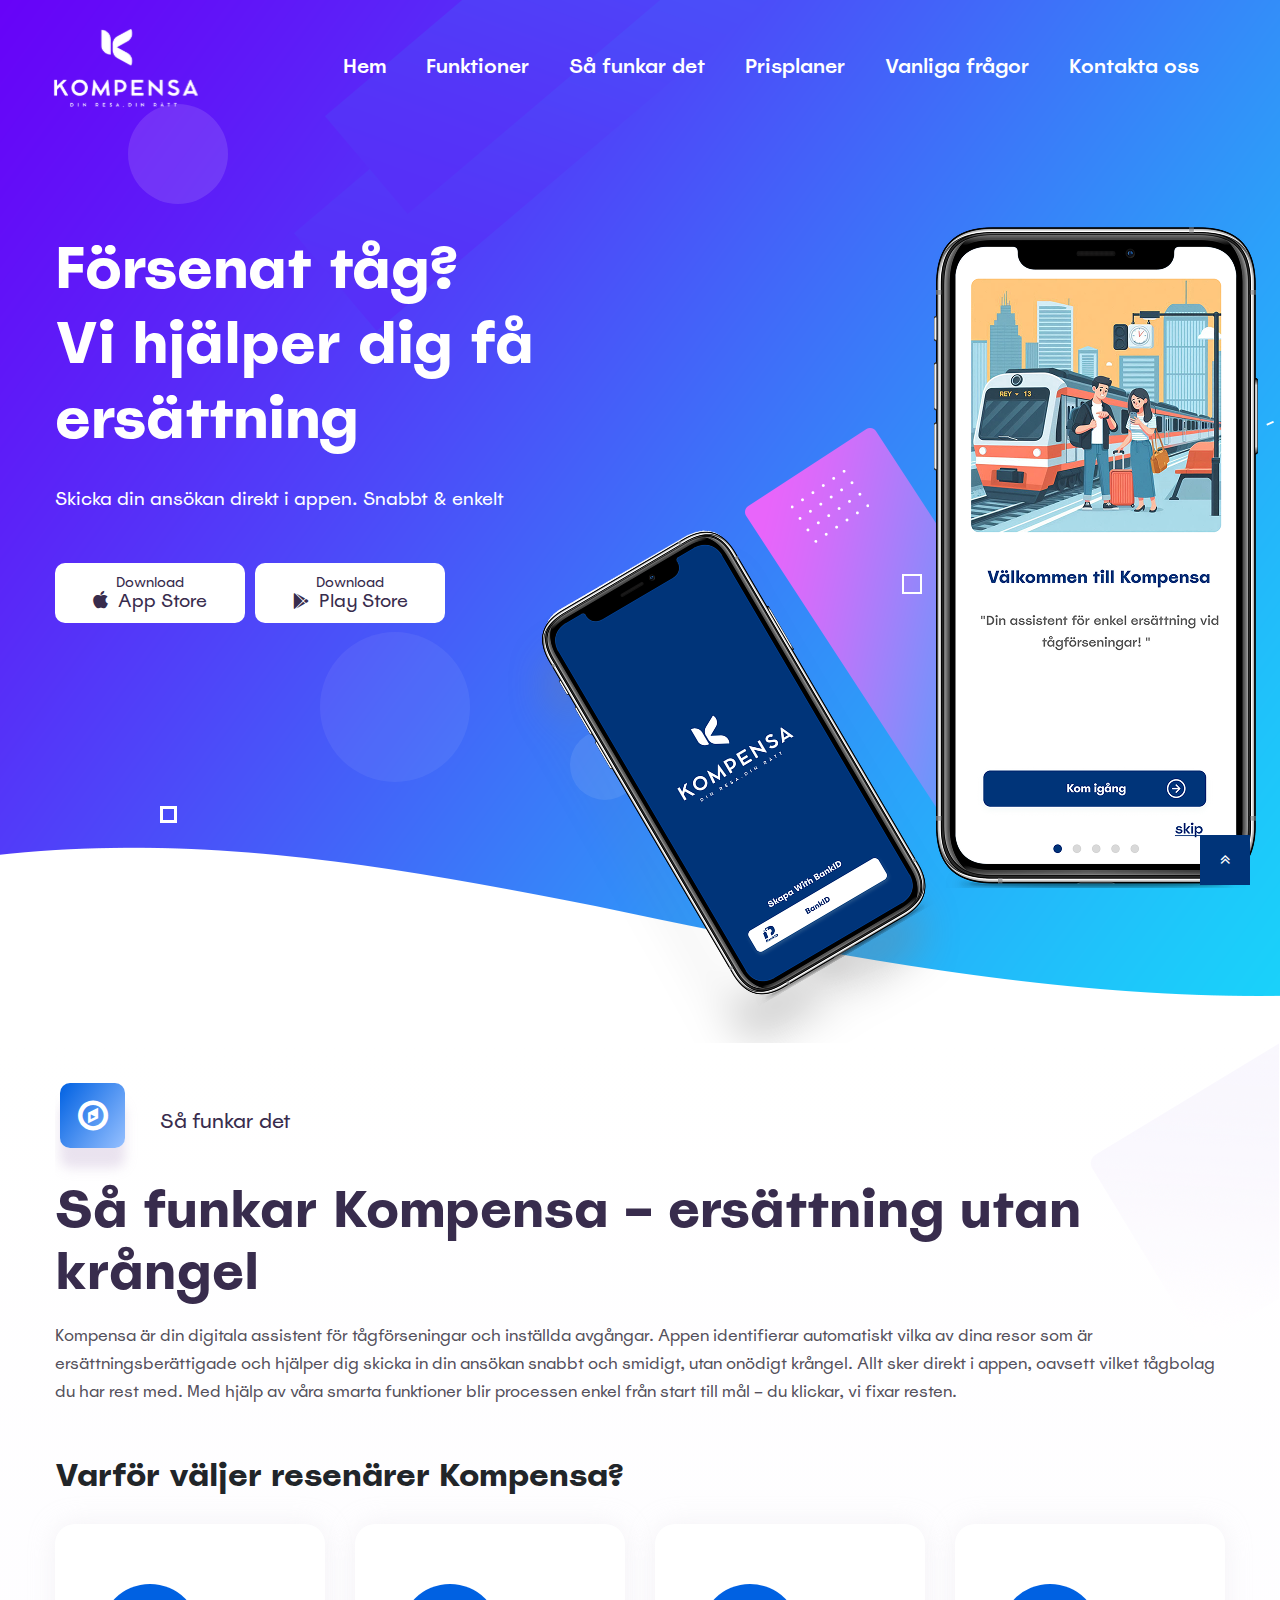
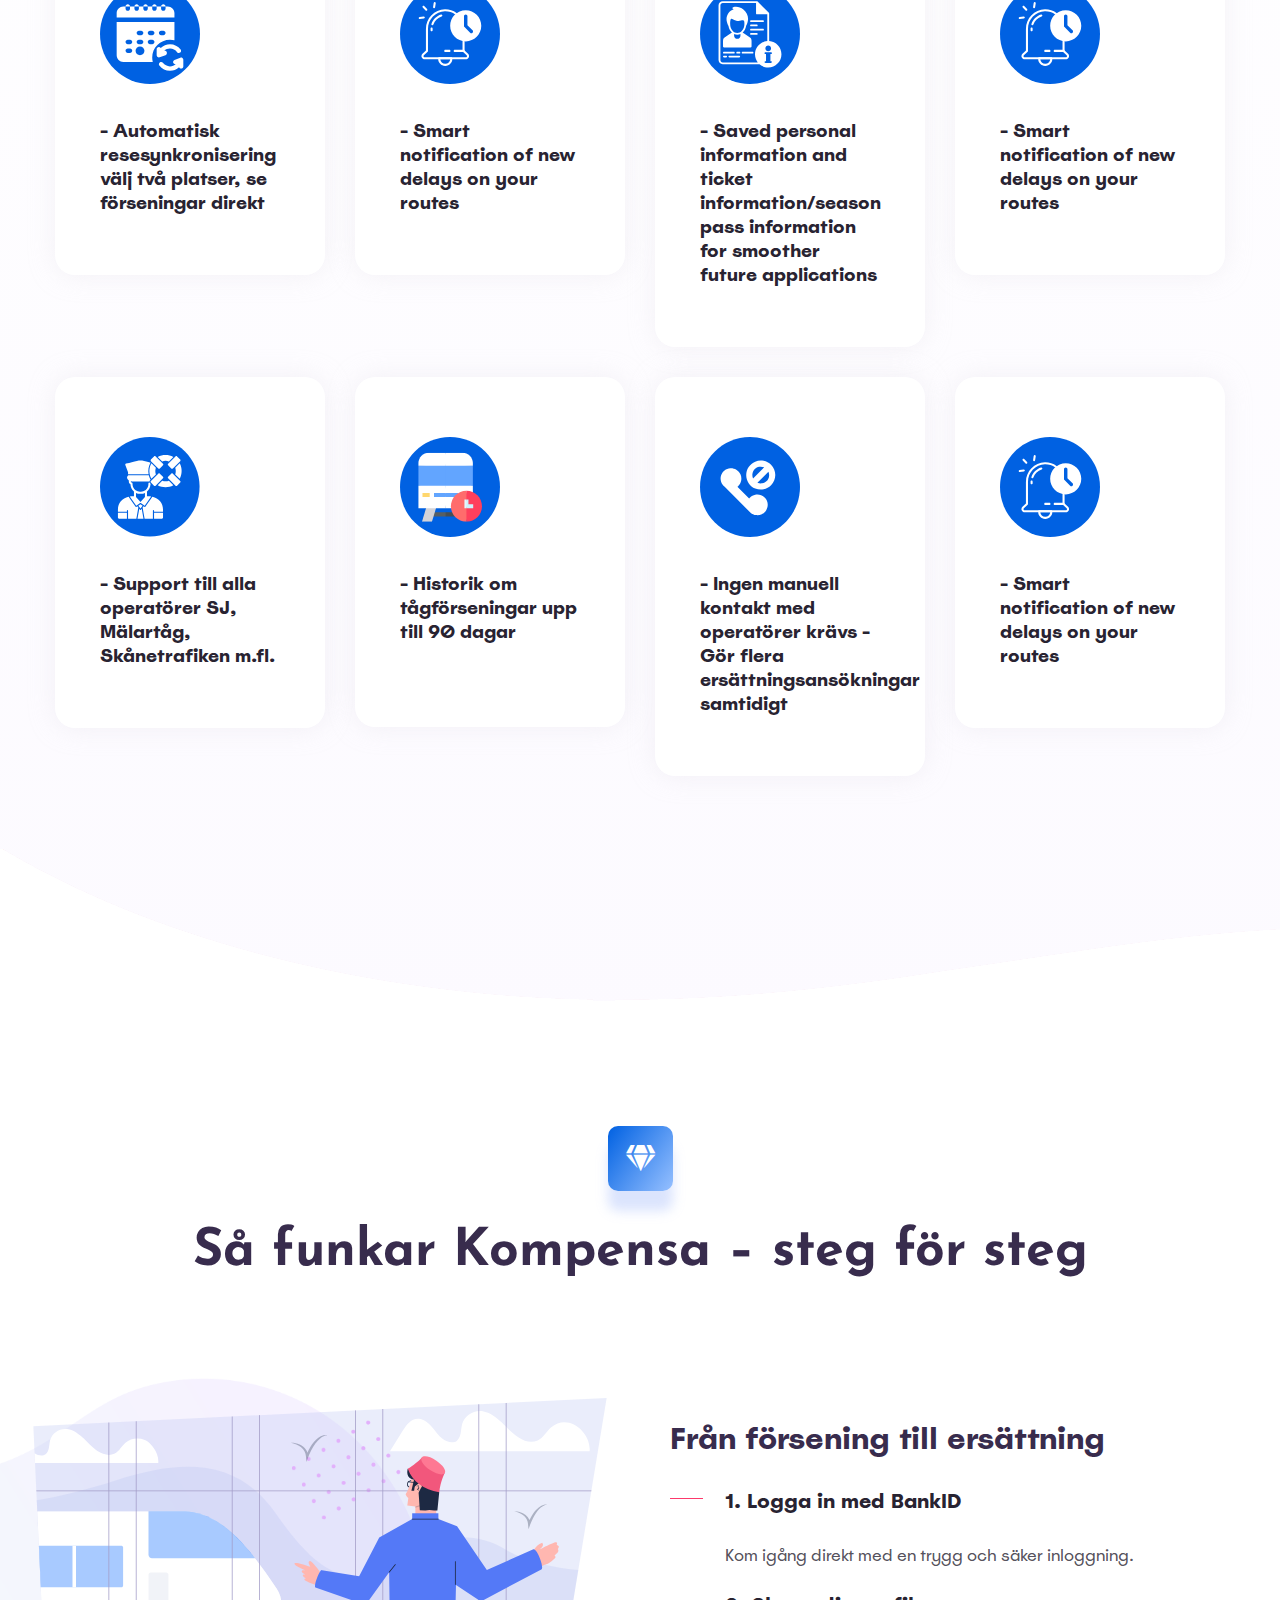
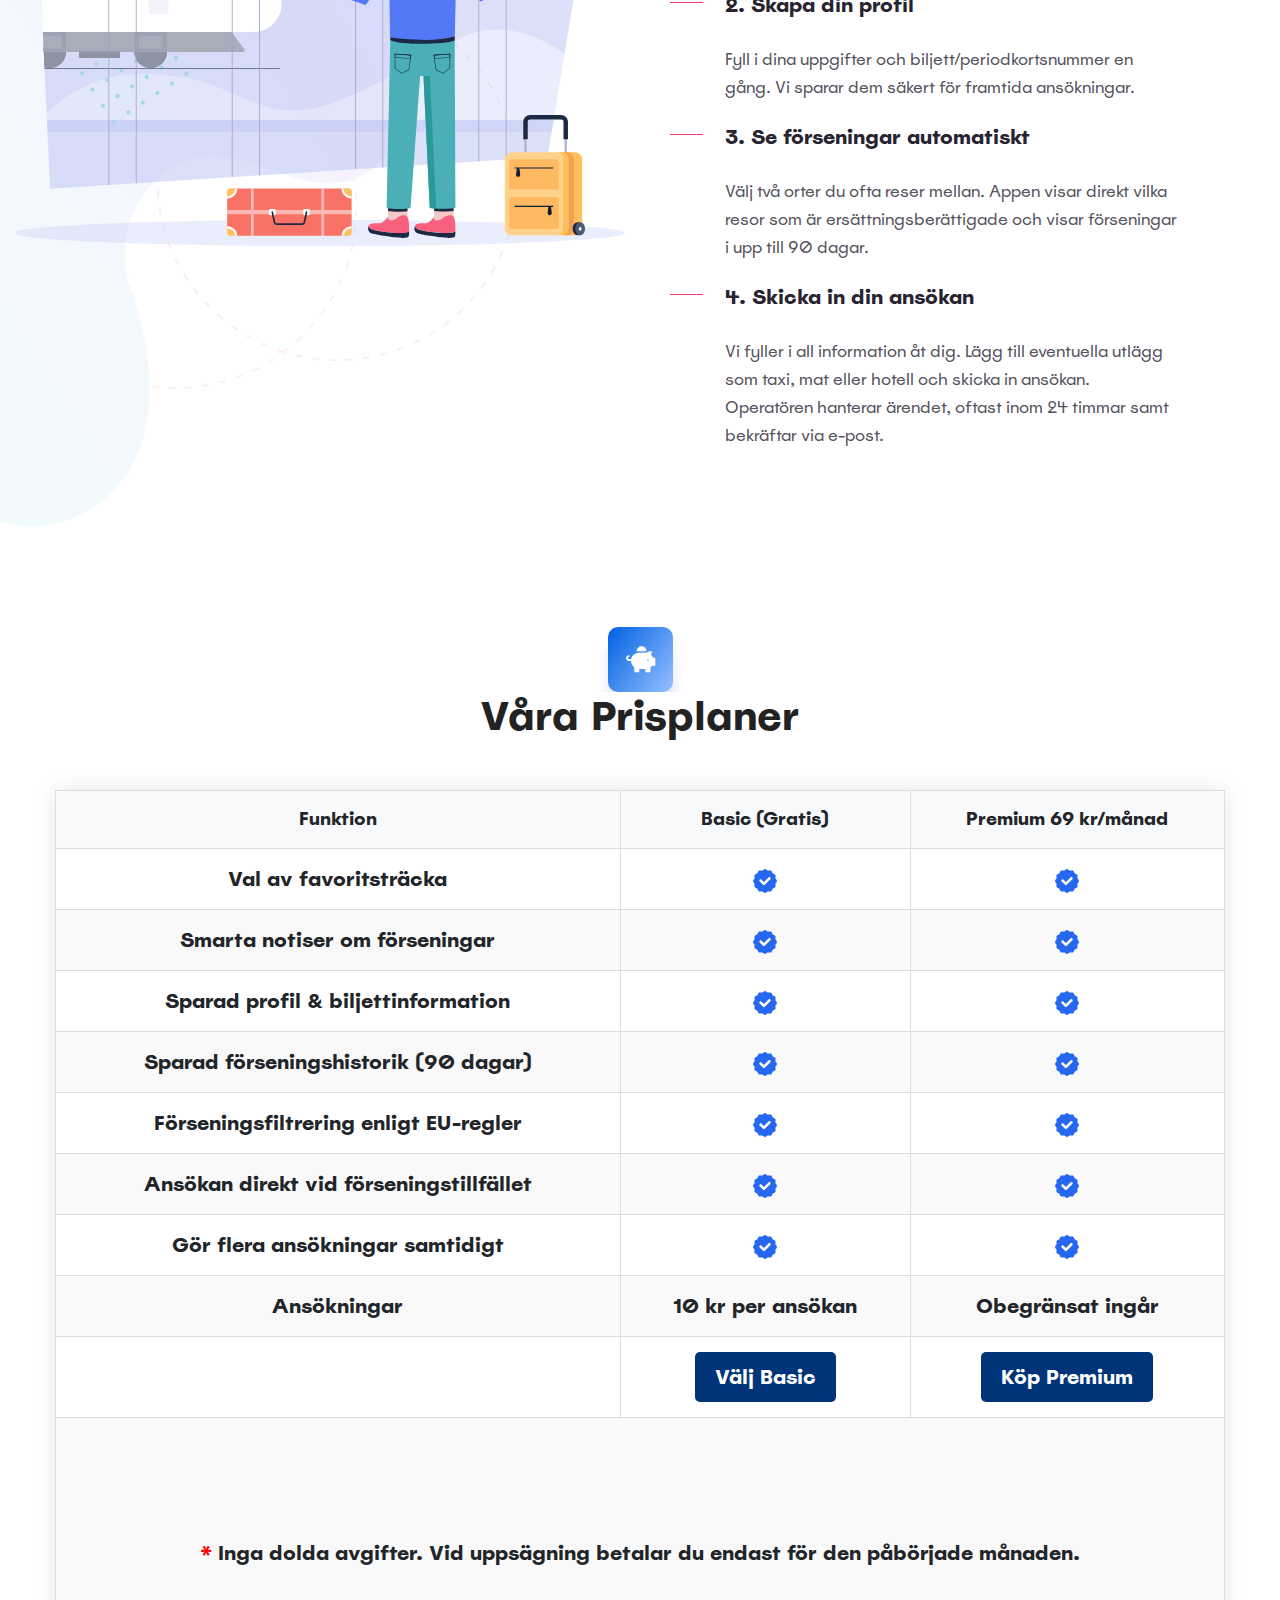
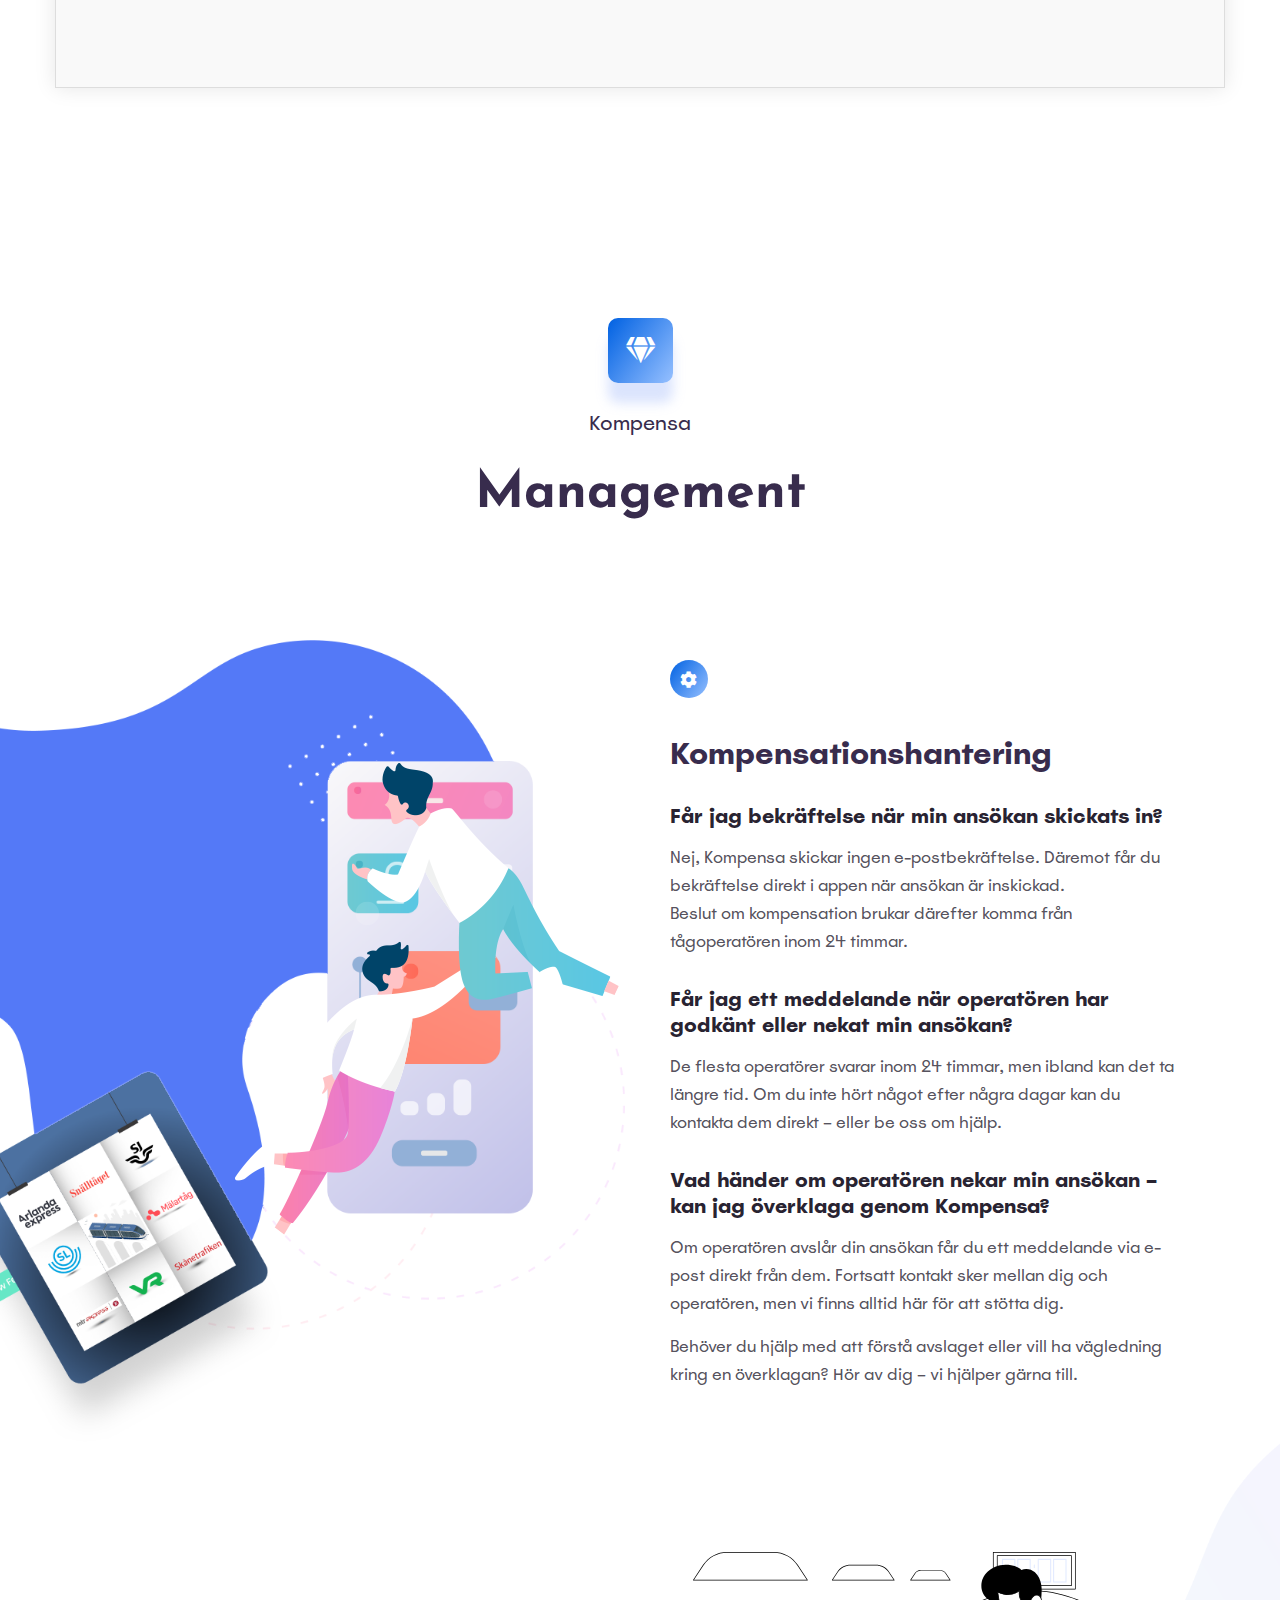
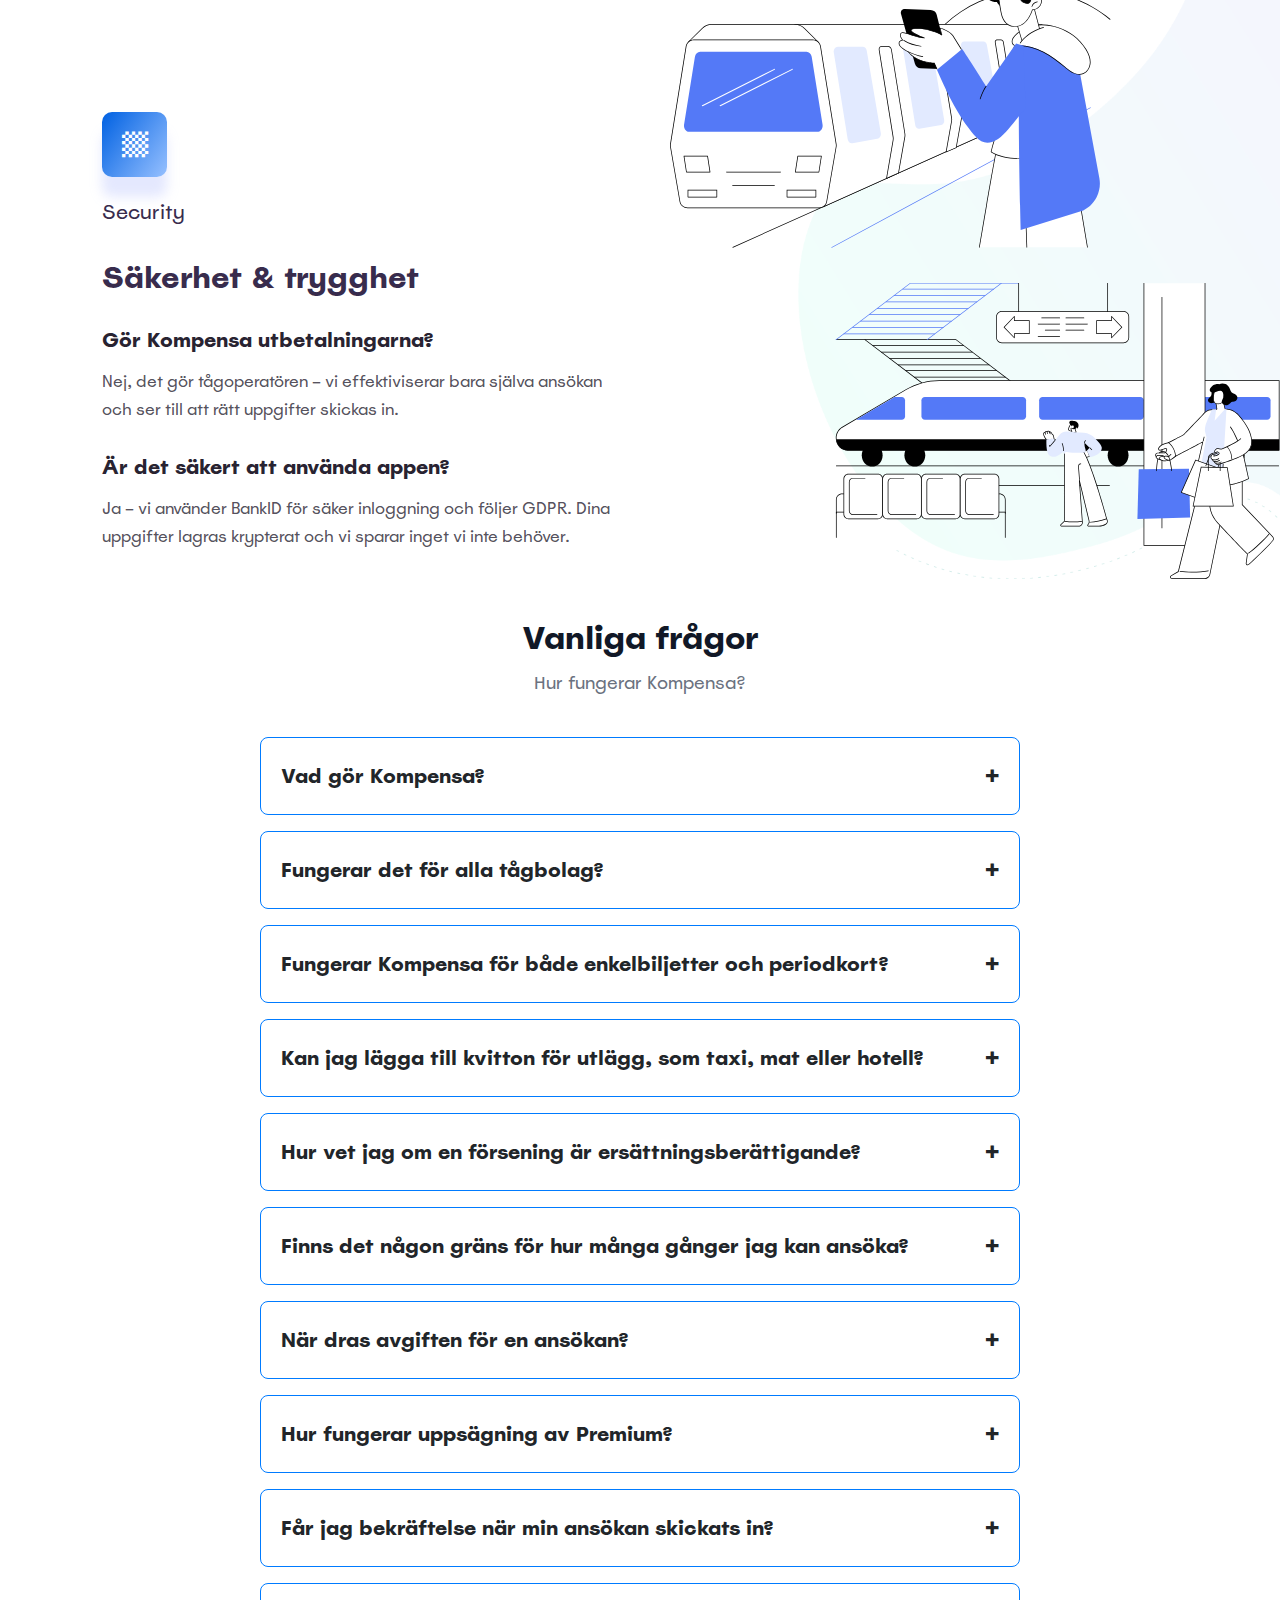
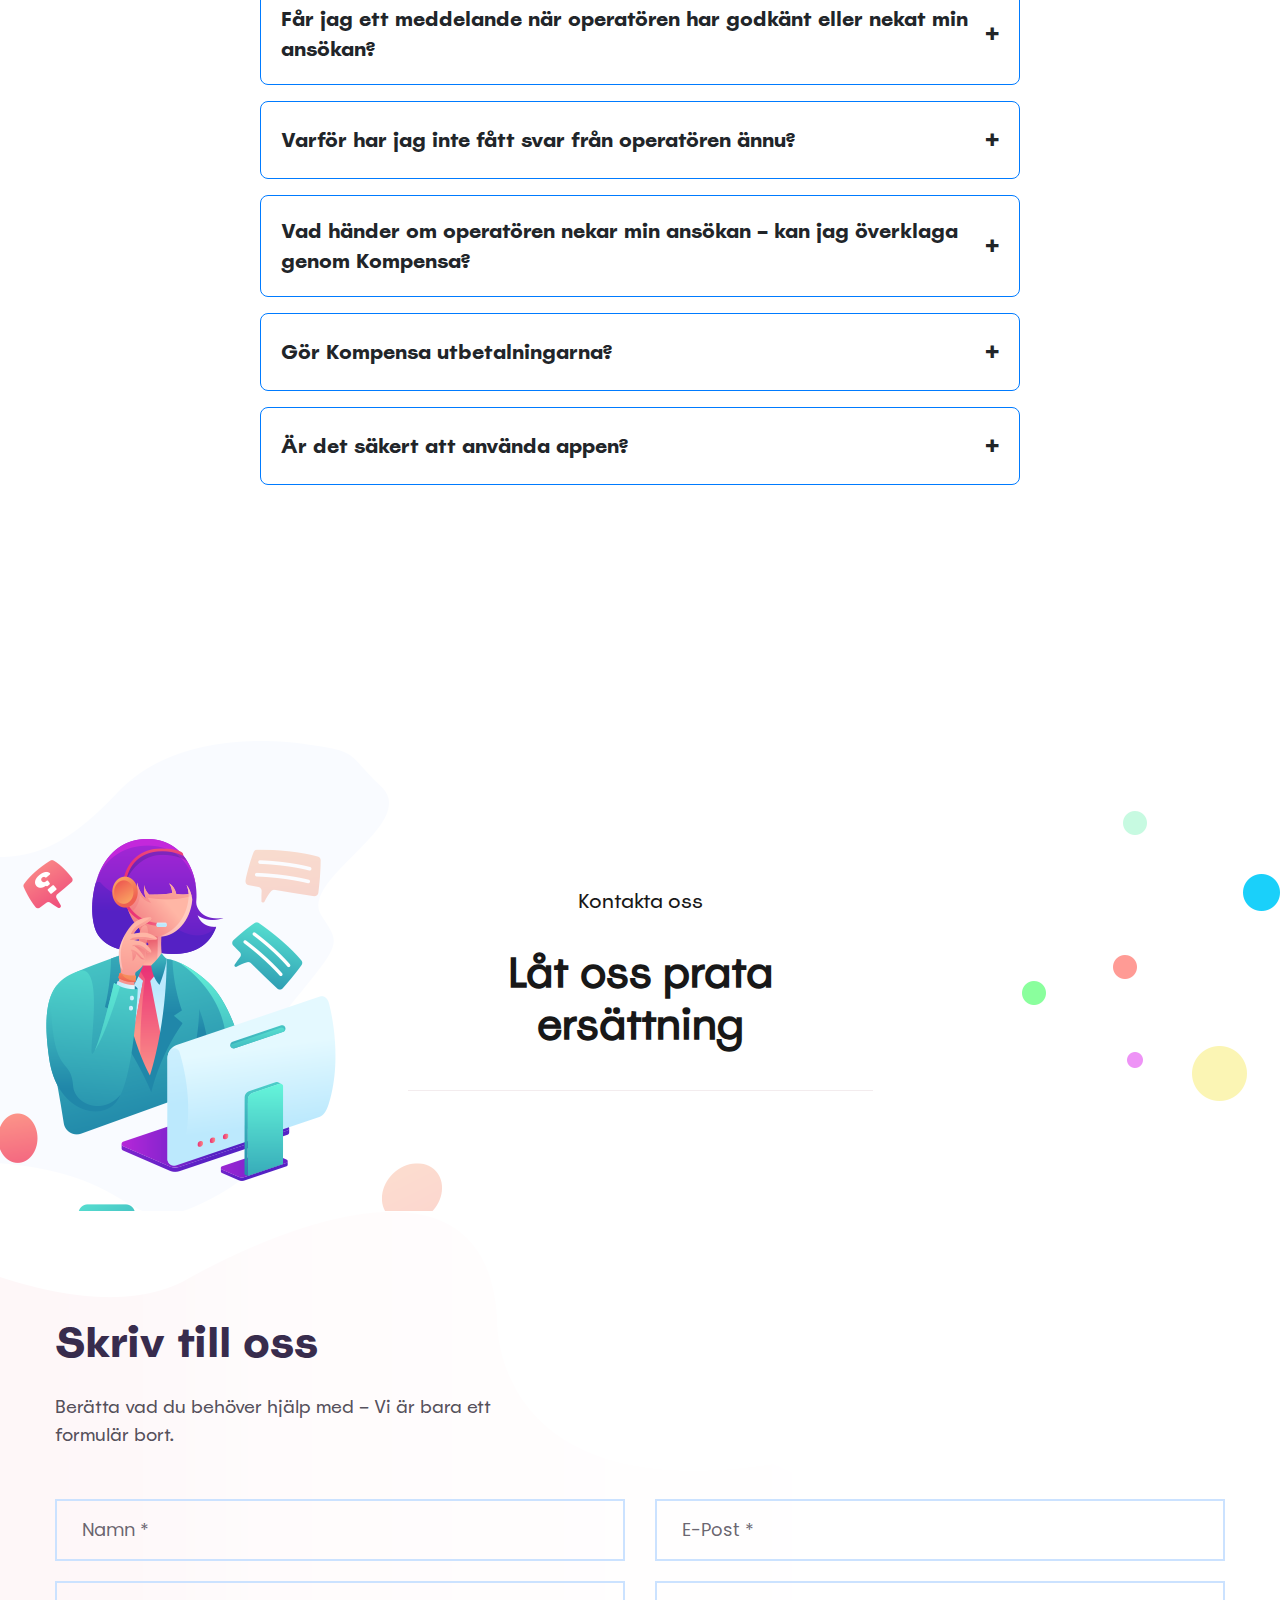
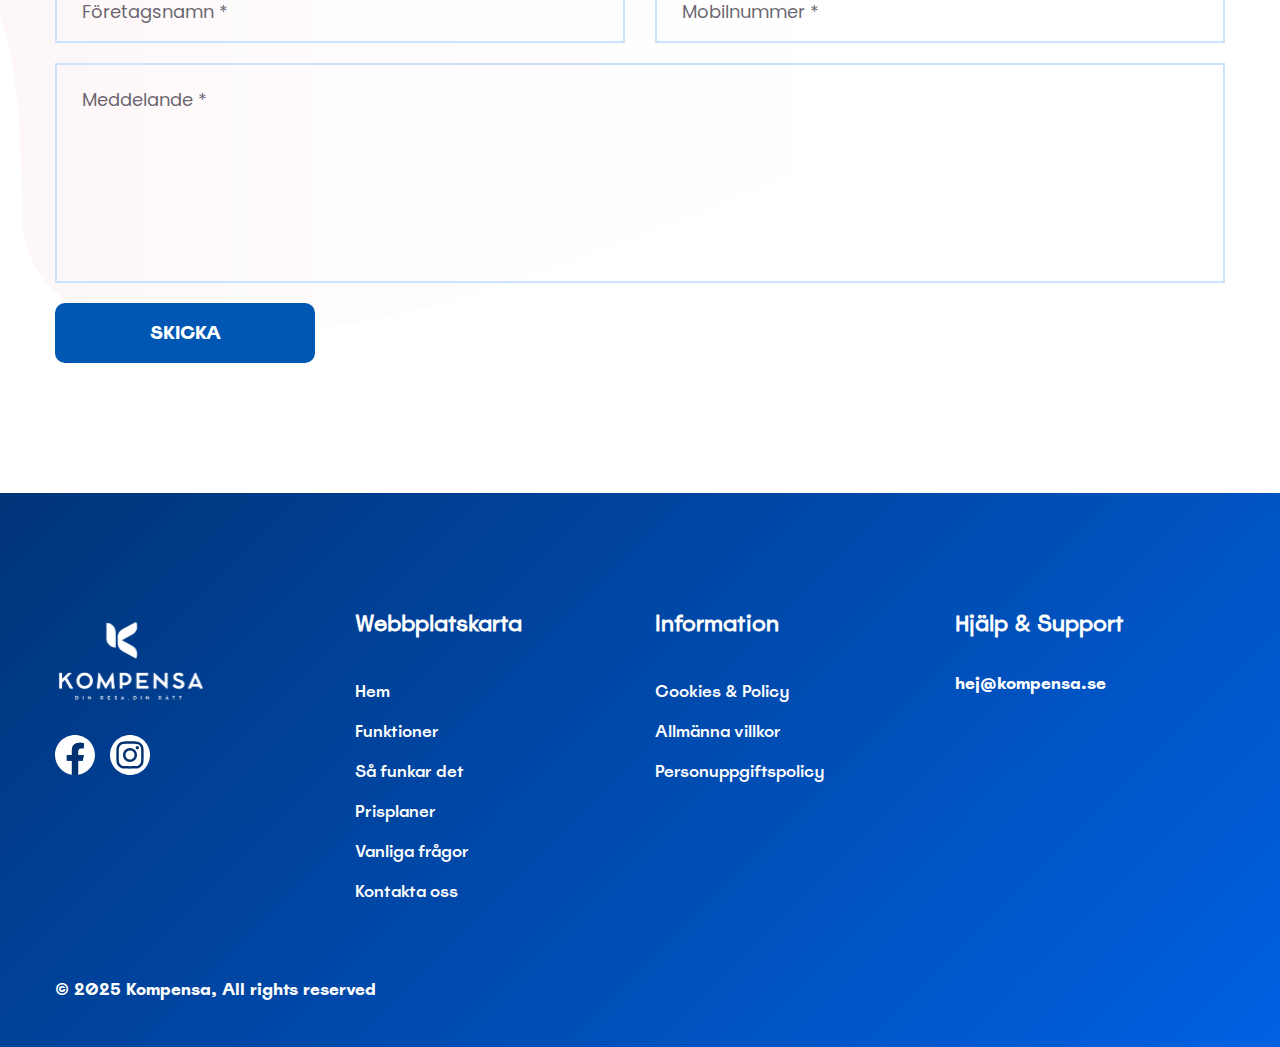
==== commit 25e3f0da: "table updated" ====
--- a/index.html
+++ b/index.html
@@ -152,12 +152,13 @@
                             <li><a href="index-2.html" class="active border-0"><i class="fab fa-autoprefixer"></i>App Landing 2</a></li>
                         </ul> -->
             </li>
+            <li><a href="#funktioner">Funktioner</a></li>
 
             <li class="dropdown">
               <a class="nav-link" href="#såfunkardet" role="button"
-                >Så funkar det</a>
+                >Så funkar det</a
+              >
             </li>
-            <li><a href="#funktioner">Funktioner</a></li>
             <li><a href="#prisplaner">Prisplaner</a></li>
             <li><a href="#faq-section">Vanliga frågor</a></li>
             <li><a href="#kontakta">Kontakta oss</a></li>
@@ -212,14 +213,14 @@
       </li>
 
       <li>
+        <a href="#funktioner"><i class="fa fa-train"></i>Funktioner</a>
+      </li>
+      <li>
         <a href="#såfunkardet"><i class="fa fa-train"></i>Så funkar det</a>
       </li>
 
       <li>
         <a href="#prisplaner"><i class="fa fa-train"></i>Prisplaner</a>
-      </li>
-      <li>
-        <a href="#funktioner"><i class="fa fa-train"></i>Funktioner</a>
       </li>
       <li>
         <a href="#faq-section"><i class="fa fa-train"></i>Vanliga frågor</a>
@@ -263,7 +264,7 @@
     <!-- Banner Area -->
 
     <!-- Easy User experience -->
-    <section class="experience_area ea_2" id="omoss">
+    <section class="experience_area ea_2" id="funktioner">
       <div class="container">
         <div class="tittle">
           <h4><i class="fa fa-compass"></i>Så funkar det</h4>
@@ -282,7 +283,7 @@
         <h2 class="pb-30">Varför väljer resenärer Kompensa?</h2>
         <div class="row">
           <!-- Experience -->
-          <div class="col-lg-4 col-md-6">
+          <div class="col-lg-3 col-md-4">
             <div class="experience">
               <img src="images/sync.svg" style="max-width: 100px" />
               <a href="#" class="heding"
@@ -293,7 +294,7 @@
             </div>
           </div>
           <!-- Experience -->
-          <div class="col-lg-4 col-md-6 wow fadeInUp" data-wow-delay="0.3s">
+          <div class="col-lg-3 col-md-4 wow fadeInUp" data-wow-delay="0.3s">
             <div class="experience">
               <img src="images/notifi.svg" style="max-width: 100px" />
               <a href="#" class="heding"
@@ -303,7 +304,7 @@
             </div>
           </div>
           <!-- Experience -->
-          <div class="col-lg-4 col-md-6 wow fadeInUp" data-wow-delay="0.6s">
+          <div class="col-lg-3 col-md-4 wow fadeInUp" data-wow-delay="0.6s">
             <div class="experience">
               <img src="images/personal.svg" style="max-width: 100px" />
               <a href="#" class="heding"
@@ -313,10 +314,19 @@
               <!-- <p>Saved personal information and ticket information/season pass information for smoother future applications</p> -->
             </div>
           </div>
+          <div class="col-lg-3 col-md-4 wow fadeInUp" data-wow-delay="0.3s">
+            <div class="experience">
+              <img src="images/notifi.svg" style="max-width: 100px" />
+              <a href="#" class="heding"
+                >- Smart notification of new delays on your routes</a
+              >
+              <!-- <p>Smart notification of new delays on your routes</p> -->
+            </div>
+          </div>
         </div>
         <div class="row">
           <!-- Experience -->
-          <div class="col-lg-4 col-md-6">
+          <div class="col-lg-3 col-md-4">
             <div class="experience">
               <img src="images/Train1.svg" style="max-width: 100px" />
               <a href="#" class="heding"
@@ -326,7 +336,7 @@
             </div>
           </div>
           <!-- Experience -->
-          <div class="col-lg-4 col-md-6 wow fadeInUp" data-wow-delay="0.3s">
+          <div class="col-lg-3 col-md-4 wow fadeInUp" data-wow-delay="0.3s">
             <div class="experience">
               <img src="images/history.svg" style="max-width: 100px" />
               <a href="#" class="heding"
@@ -336,7 +346,7 @@
             </div>
           </div>
           <!-- Experience -->
-          <div class="col-lg-4 col-md-6 wow fadeInUp" data-wow-delay="0.6s">
+          <div class="col-lg-3 col-md-4 wow fadeInUp" data-wow-delay="0.6s">
             <div class="experience">
               <img src="images/no.svg" style="max-width: 100px" />
               <a href="#" class="heding"
@@ -345,6 +355,15 @@
               >
               <!-- <p>Gör flera ersättningsansökningar samtidigt, Gör din ersättningsansökan direkt vid förseningar, Möjlighet att lägga till kostnader för mat, hotell & taxi till ersättningsansökan</p> -->
               <!-- <a href="#" class="read_more"><i class="fas fa-chevron-right"></i><span>Discover</span></a> -->
+            </div>
+          </div>
+          <div class="col-lg-3 col-md-4 wow fadeInUp" data-wow-delay="0.3s">
+            <div class="experience">
+              <img src="images/notifi.svg" style="max-width: 100px" />
+              <a href="#" class="heding"
+                >- Smart notification of new delays on your routes</a
+              >
+              <!-- <p>Smart notification of new delays on your routes</p> -->
             </div>
           </div>
         </div>
@@ -458,18 +477,15 @@
                 </tr>
                 <tr>
                   <td></td>
-                  <td></td>
-                  <td>
-                    Inga dolda avgifter. <br />
-                    Vid uppsägning betalar <br />
-                    du endast för den <br />
-                    påbörjade månaden.
-                  </td>
+                  <td><button class="buy-button">Välj Basic</button></td>
+                  <td><button class="buy-button">Köp Premium</button></td>
                 </tr>
                 <tr>
-                  <td></td>
-                  <td><button class="buy-button">Välj Basic</button></td>
-                  <td><button class="buy-button">Köp Premium</button></td>
+                  <td colspan="3" style="height: 30vh">
+                    <span style="color: red">*</span>
+                    Inga dolda avgifter. Vid uppsägning betalar du endast för
+                    den påbörjade månaden.
+                  </td>
                 </tr>
               </tbody>
             </table>
@@ -514,7 +530,7 @@
     </section> -->
     <!-- Aoop Powerful Features -->
 
-    <section class="powerful_features pf_3 pt-100" >
+    <section class="powerful_features pf_3 pt-100">
       <div class="tittle">
         <span></span>
         <h6>Kompensa</h6>
@@ -570,213 +586,227 @@
       </div>
     </section>
 
-      <section class="powerful_features pf_2">
-        <div class="row">
-          <div class="col-xl-6 order-xl-last screen_img wow slideInRight">
-            <img src="images/safe.svg" alt="" />
-          </div>
-          <div class="col-xl-6 screen_col">
-            <div class="screen_conent">
-              <span></span>
-              <h6>Security</h6>
-              <h2><b>Säkerhet & trygghet</b></h2>
-              <h5>Gör Kompensa utbetalningarna?</h5>
-              <p style="padding-top: 15px">
-                Nej, det gör tågoperatören – vi effektiviserar bara själva
-                ansökan och ser till att rätt uppgifter skickas in.
-              </p>
-              <h5>Är det säkert att använda appen?</h5>
-              <p style="padding-top: 15px">
-                Ja – vi använder BankID för säker inloggning och följer GDPR.
-                Dina uppgifter lagras krypterat och vi sparar inget vi inte
-                behöver.
-              </p>
-              <!-- <ul class="creating_list">
+    <section class="powerful_features pf_2">
+      <div class="row">
+        <div class="col-xl-6 order-xl-last screen_img wow slideInRight">
+          <img src="images/safe.svg" alt="" />
+        </div>
+        <div class="col-xl-6 screen_col">
+          <div class="screen_conent">
+            <span></span>
+            <h6>Security</h6>
+            <h2><b>Säkerhet & trygghet</b></h2>
+            <h5>Gör Kompensa utbetalningarna?</h5>
+            <p style="padding-top: 15px">
+              Nej, det gör tågoperatören – vi effektiviserar bara själva ansökan
+              och ser till att rätt uppgifter skickas in.
+            </p>
+            <h5>Är det säkert att använda appen?</h5>
+            <p style="padding-top: 15px">
+              Ja – vi använder BankID för säker inloggning och följer GDPR. Dina
+              uppgifter lagras krypterat och vi sparar inget vi inte behöver.
+            </p>
+            <!-- <ul class="creating_list">
                         <li>Creating new offerings that generate value for businesses</li>
                         <li>We work in partnership with our clients </li>
                         <li>Be the first to know about critical events as they happen</li>
                     </ul>
                     <a href="#" class="theme_btn">Explore More</a> -->
-            </div>
-          </div>
-        </div>
-      </section>
-
-      <section id="faq-section" id="faq-section">
-        <div class="container">
-          <div class="row">
-            <div class="faq-container">
-              <div class="faq-header">
-                <h2>Vanliga frågor</h2>
-                <p>Hur fungerar Kompensa?</p>
-              </div>
-
-              <div class="faq-item">
-                <div class="faq-question">Vad gör Kompensa?</div>
-                <div class="faq-answer">
-                  <p>
-                    Vi hjälper dig att skicka in kompensationsansökningar för
-                    tågförseningar och inställda tåg – snabbt, enkelt och samlat
-                    i en app.
-                  </p>
-                </div>
-              </div>
-
-              <div class="faq-item">
-                <div class="faq-question">Fungerar det för alla tågbolag?</div>
-                <div class="faq-answer">
-                  <p>
-                    Ja, vår tjänst fungerar med alla stora svenska operatörer.
-                  </p>
-                </div>
-              </div>
-
-              <div class="faq-item">
-                <div class="faq-question">
-                  Fungerar Kompensa för både enkelbiljetter och periodkort?
-                </div>
-                <div class="faq-answer">
-                  <p>Ja, det funkar för både enkelbiljetter och periodkort.</p>
-                </div>
-              </div>
-
-              <div class="faq-item">
-                <div class="faq-question">
-                  Kan jag lägga till kvitton för utlägg, som taxi, mat eller
-                  hotell?
-                </div>
-                <div class="faq-answer">
-                  <p>
-                    Ja, det går bra. I samband med din ansökan kan du bifoga
-                    kvitton för eventuella utlägg som uppstått på grund av
-                    förseningen – till exempel taxi, mat eller hotell. Appen
-                    guidar dig steg för steg.
-                  </p>
-                </div>
-              </div>
-
-              <div class="faq-item">
-                <div class="faq-question">
-                  Hur vet jag om en försening är ersättningsberättigande?
-                </div>
-                <div class="faq-answer">
-                  <p>
-                    Kompensa filtrerar automatiskt bort resor som inte är
-                    ersättningsberättigade , så du ser bara de förseningar där
-                    du faktiskt kan få kompensation för. </p> <p> Grunden för ersättning
-                    bygger på EU:s regler:</p> <p> För tåg som kör 150 km eller längre:</p> <p>
-                    – Vid 60 minuters försening ersätts 25 %</p> <p> – Vid 120 minuter
-                    ersätts 50 %</p> <p> För tåg som kör kortare än 150 km: </p> <p> – Vid 20
-                    minuters försening ersätts 50 % </p> <p> – Vid 40 minuter ersätts 75
-                    % </p> <p> – Vid 60 minuter ersätts 100 % </p>
-                  </p>
-                </div>
-              </div>
-
-              <div class="faq-item">
-                <div class="faq-question">
-                  Finns det någon gräns för hur många gånger jag kan ansöka?
-                </div>
-                <div class="faq-answer">
-                  <p>
-                    Nej, inte om du använder Premium. Då kan du skicka in hur
-                    många ansökningar du vill. Med Basic betalar du 10 kr per
-                    ansökan.
-                  </p>
-                </div>
-              </div>
-
-              <div class="faq-item">
-                <div class="faq-question">
-                  När dras avgiften för en ansökan?
-                </div>
-                <div class="faq-answer">
-                  <p>
-                    Om du använder Basic dras avgiften (10 kr) i samband med att
-                    du skickar in en ansökan.
-                  </p>
-                  <p>
-                    För Premium är det en fast månadsavgift på 69 kr som dras i
-                    början av varje månad via App Store eller Google Play.
-                  </p>
-                </div>
-              </div>
-              <div class="faq-item">
-                <div class="faq-question">
-                    Hur fungerar uppsägning av Premium?
-                </div>
-                <div class="faq-answer">
-                  <p>
-                    Det finns ingen uppsägningstid. Du kan när som helst avsluta din prenumeration via App Store eller Google Play. Du betalar endast för den påbörjade månaden – inga dolda avgifter eller framtida kostnader.
-                  </p>
-                  
-                </div>
-              </div>
-              <div class="faq-item">
-                <div class="faq-question">
-                    Får jag bekräftelse när min ansökan skickats in?
-                </div>
-                <div class="faq-answer">
-                  <p>
-                    Nej, Kompensa skickar ingen e-postbekräftelse. Däremot får du bekräftelse direkt i appen när ansökan är inskickad.Beslut om kompensation brukar vanligtvis komma från tågoperatören inom 24 timmar.
-                  </p>
-                </div>
-              </div>
-              <div class="faq-item">
-                <div class="faq-question">
-                    Får jag ett meddelande när operatören har godkänt eller nekat min ansökan?
-                </div>
-                <div class="faq-answer">
-                  <p>
-                    Ja, operatören skickar sitt beslut direkt till dig via e-post.
-                  </p>
-                </div>
-              </div>
-              <div class="faq-item">
-                <div class="faq-question">
-                    Varför har jag inte fått svar från operatören ännu?
-                </div>
-                <div class="faq-answer">
-                  <p>
-                    De flesta operatörer svarar inom 24 timmar, men ibland kan det ta längre tid. Om du inte hört något efter några dagar kan du kontakta dem direkt – eller be oss om hjälp.
-                  </p>
-                </div>
-              </div>
-              <div class="faq-item">
-                <div class="faq-question">
-                    Vad händer om operatören nekar min ansökan – kan jag överklaga genom Kompensa?
-                </div>
-                <div class="faq-answer">
-                  <p>
-                    Om operatören avslår din ansökan får du ett meddelande via e-post direkt från dem. Fortsatt kontakt sker mellan dig och operatören via e-post, men vi finns alltid här för att stötta dig.
-                  </p>
-                  <p>Behöver du hjälp med att förstå avslaget eller vill ha vägledning kring en överklagan? Hör av dig så hjälper vi gärna till.</p>
-                </div>
-              </div>
-              <div class="faq-item">
-                <div class="faq-question">
-                    Gör Kompensa utbetalningarna?
-                </div>
-                <div class="faq-answer">
-                  <p>
-                    Nej, det gör tågoperatören – vi effektiviserar bara själva ansökan och ser till att rätt uppgifter skickas in.
-                  </p>
-                </div>
-              </div>
-              <div class="faq-item">
-                <div class="faq-question">
-                    Är det säkert att använda appen?
-                </div>
-                <div class="faq-answer">
-                  <p>
-                    Ja, vi använder BankID för säker inloggning och följer GDPR. Dina personuppgifter lagras krypterat och hanteras med största försiktighet.
-                  </p>
-                </div>
-              </div>
-            </div>
-          </div>
-        </div>
-      </section>
+          </div>
+        </div>
+      </div>
+    </section>
+
+    <section id="faq-section" id="faq-section">
+      <div class="container">
+        <div class="row">
+          <div class="faq-container">
+            <div class="faq-header">
+              <h2>Vanliga frågor</h2>
+              <p>Hur fungerar Kompensa?</p>
+            </div>
+
+            <div class="faq-item">
+              <div class="faq-question">Vad gör Kompensa?</div>
+              <div class="faq-answer">
+                <p>
+                  Vi hjälper dig att skicka in kompensationsansökningar för
+                  tågförseningar och inställda tåg – snabbt, enkelt och samlat i
+                  en app.
+                </p>
+              </div>
+            </div>
+
+            <div class="faq-item">
+              <div class="faq-question">Fungerar det för alla tågbolag?</div>
+              <div class="faq-answer">
+                <p>
+                  Ja, vår tjänst fungerar med alla stora svenska operatörer.
+                </p>
+              </div>
+            </div>
+
+            <div class="faq-item">
+              <div class="faq-question">
+                Fungerar Kompensa för både enkelbiljetter och periodkort?
+              </div>
+              <div class="faq-answer">
+                <p>Ja, det funkar för både enkelbiljetter och periodkort.</p>
+              </div>
+            </div>
+
+            <div class="faq-item">
+              <div class="faq-question">
+                Kan jag lägga till kvitton för utlägg, som taxi, mat eller
+                hotell?
+              </div>
+              <div class="faq-answer">
+                <p>
+                  Ja, det går bra. I samband med din ansökan kan du bifoga
+                  kvitton för eventuella utlägg som uppstått på grund av
+                  förseningen – till exempel taxi, mat eller hotell. Appen
+                  guidar dig steg för steg.
+                </p>
+              </div>
+            </div>
+
+            <div class="faq-item">
+              <div class="faq-question">
+                Hur vet jag om en försening är ersättningsberättigande?
+              </div>
+              <div class="faq-answer">
+                <p>
+                  Kompensa filtrerar automatiskt bort resor som inte är
+                  ersättningsberättigade , så du ser bara de förseningar där du
+                  faktiskt kan få kompensation för.
+                </p>
+                <p>Grunden för ersättning bygger på EU:s regler:</p>
+                <p>För tåg som kör 150 km eller längre:</p>
+                <p>– Vid 60 minuters försening ersätts 25 %</p>
+                <p>– Vid 120 minuter ersätts 50 %</p>
+                <p>För tåg som kör kortare än 150 km:</p>
+                <p>– Vid 20 minuters försening ersätts 50 %</p>
+                <p>– Vid 40 minuter ersätts 75 %</p>
+                <p>– Vid 60 minuter ersätts 100 %</p>
+              </div>
+            </div>
+
+            <div class="faq-item">
+              <div class="faq-question">
+                Finns det någon gräns för hur många gånger jag kan ansöka?
+              </div>
+              <div class="faq-answer">
+                <p>
+                  Nej, inte om du använder Premium. Då kan du skicka in hur
+                  många ansökningar du vill. Med Basic betalar du 10 kr per
+                  ansökan.
+                </p>
+              </div>
+            </div>
+
+            <div class="faq-item">
+              <div class="faq-question">När dras avgiften för en ansökan?</div>
+              <div class="faq-answer">
+                <p>
+                  Om du använder Basic dras avgiften (10 kr) i samband med att
+                  du skickar in en ansökan.
+                </p>
+                <p>
+                  För Premium är det en fast månadsavgift på 69 kr som dras i
+                  början av varje månad via App Store eller Google Play.
+                </p>
+              </div>
+            </div>
+            <div class="faq-item">
+              <div class="faq-question">
+                Hur fungerar uppsägning av Premium?
+              </div>
+              <div class="faq-answer">
+                <p>
+                  Det finns ingen uppsägningstid. Du kan när som helst avsluta
+                  din prenumeration via App Store eller Google Play. Du betalar
+                  endast för den påbörjade månaden – inga dolda avgifter eller
+                  framtida kostnader.
+                </p>
+              </div>
+            </div>
+            <div class="faq-item">
+              <div class="faq-question">
+                Får jag bekräftelse när min ansökan skickats in?
+              </div>
+              <div class="faq-answer">
+                <p>
+                  Nej, Kompensa skickar ingen e-postbekräftelse. Däremot får du
+                  bekräftelse direkt i appen när ansökan är inskickad.Beslut om
+                  kompensation brukar vanligtvis komma från tågoperatören inom
+                  24 timmar.
+                </p>
+              </div>
+            </div>
+            <div class="faq-item">
+              <div class="faq-question">
+                Får jag ett meddelande när operatören har godkänt eller nekat
+                min ansökan?
+              </div>
+              <div class="faq-answer">
+                <p>
+                  Ja, operatören skickar sitt beslut direkt till dig via e-post.
+                </p>
+              </div>
+            </div>
+            <div class="faq-item">
+              <div class="faq-question">
+                Varför har jag inte fått svar från operatören ännu?
+              </div>
+              <div class="faq-answer">
+                <p>
+                  De flesta operatörer svarar inom 24 timmar, men ibland kan det
+                  ta längre tid. Om du inte hört något efter några dagar kan du
+                  kontakta dem direkt – eller be oss om hjälp.
+                </p>
+              </div>
+            </div>
+            <div class="faq-item">
+              <div class="faq-question">
+                Vad händer om operatören nekar min ansökan – kan jag överklaga
+                genom Kompensa?
+              </div>
+              <div class="faq-answer">
+                <p>
+                  Om operatören avslår din ansökan får du ett meddelande via
+                  e-post direkt från dem. Fortsatt kontakt sker mellan dig och
+                  operatören via e-post, men vi finns alltid här för att stötta
+                  dig.
+                </p>
+                <p>
+                  Behöver du hjälp med att förstå avslaget eller vill ha
+                  vägledning kring en överklagan? Hör av dig så hjälper vi gärna
+                  till.
+                </p>
+              </div>
+            </div>
+            <div class="faq-item">
+              <div class="faq-question">Gör Kompensa utbetalningarna?</div>
+              <div class="faq-answer">
+                <p>
+                  Nej, det gör tågoperatören – vi effektiviserar bara själva
+                  ansökan och ser till att rätt uppgifter skickas in.
+                </p>
+              </div>
+            </div>
+            <div class="faq-item">
+              <div class="faq-question">Är det säkert att använda appen?</div>
+              <div class="faq-answer">
+                <p>
+                  Ja, vi använder BankID för säker inloggning och följer GDPR.
+                  Dina personuppgifter lagras krypterat och hanteras med största
+                  försiktighet.
+                </p>
+              </div>
+            </div>
+          </div>
+        </div>
+      </div>
     </section>
 
     <!-- Banner Area -->
@@ -784,7 +814,7 @@
       <div class="container">
         <h6 class="wow fadeInUp">Kontakta oss</h6>
         <h2 class="wow fadeInUp" data-wow-delay="0.3s">
-            Låt oss prata ersättning
+          Låt oss prata ersättning
         </h2>
       </div>
       <img src="images/pages-banner-2.png" alt="" class="banner_img" />
@@ -805,7 +835,7 @@
           <div class="col-lg-12 problem_from">
             <h2>Skriv till oss</h2>
             <p>
-                Berätta vad du behöver hjälp med – Vi är bara ett formulär bort.
+              Berätta vad du behöver hjälp med – Vi är bara ett formulär bort.
             </p>
             <form
               class="solve_from row"
@@ -930,8 +960,8 @@
             <h4>Webbplatskarta</h4>
             <ul class="footer_nav">
               <li><a href="#hem">Hem</a></li>
+              <li><a href="#funktioner">Funktioner</a></li>
               <li><a href="#såfunkardet">Så funkar det</a></li>
-              <li><a href="#funktioner">Funktioner</a></li>
               <li><a href="#prisplaner">Prisplaner</a></li>
               <li><a href="#faq-section">Vanliga frågor</a></li>
               <li><a href="#kontakta">Kontakta oss</a></li>
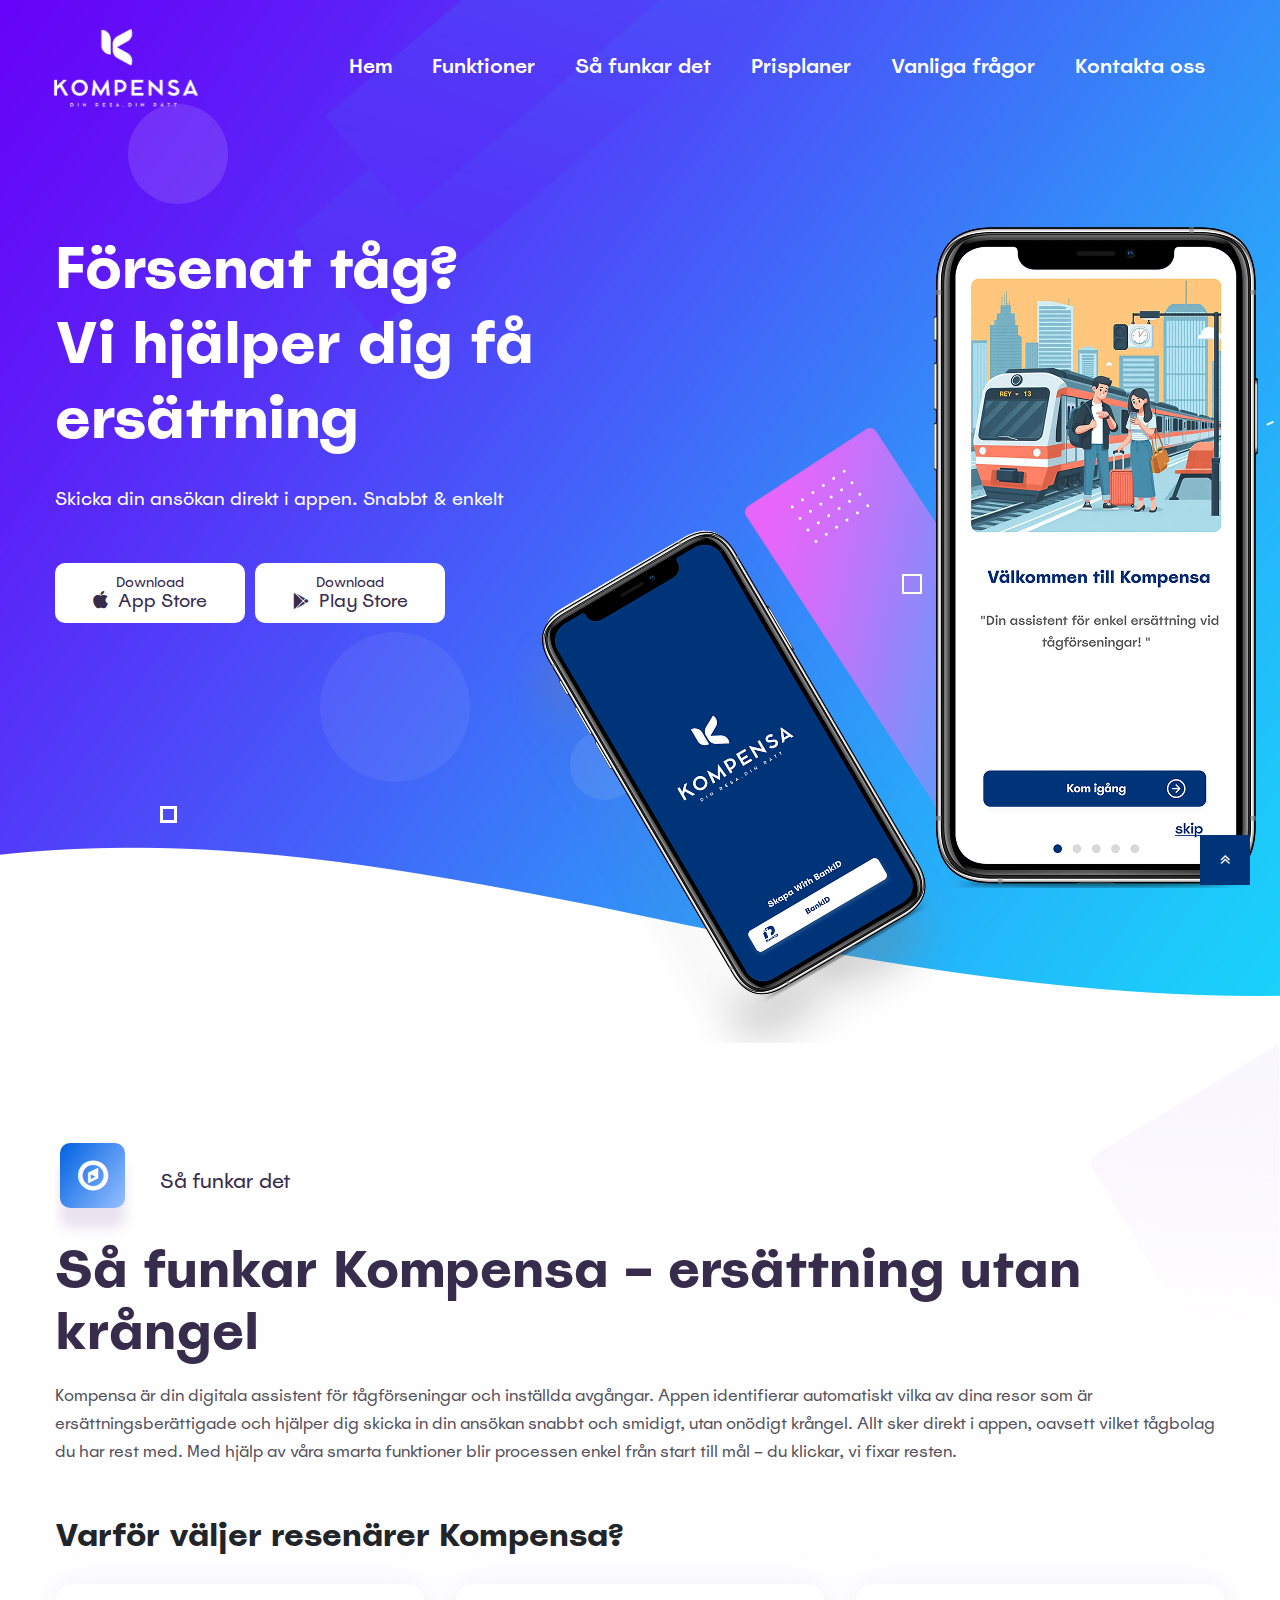
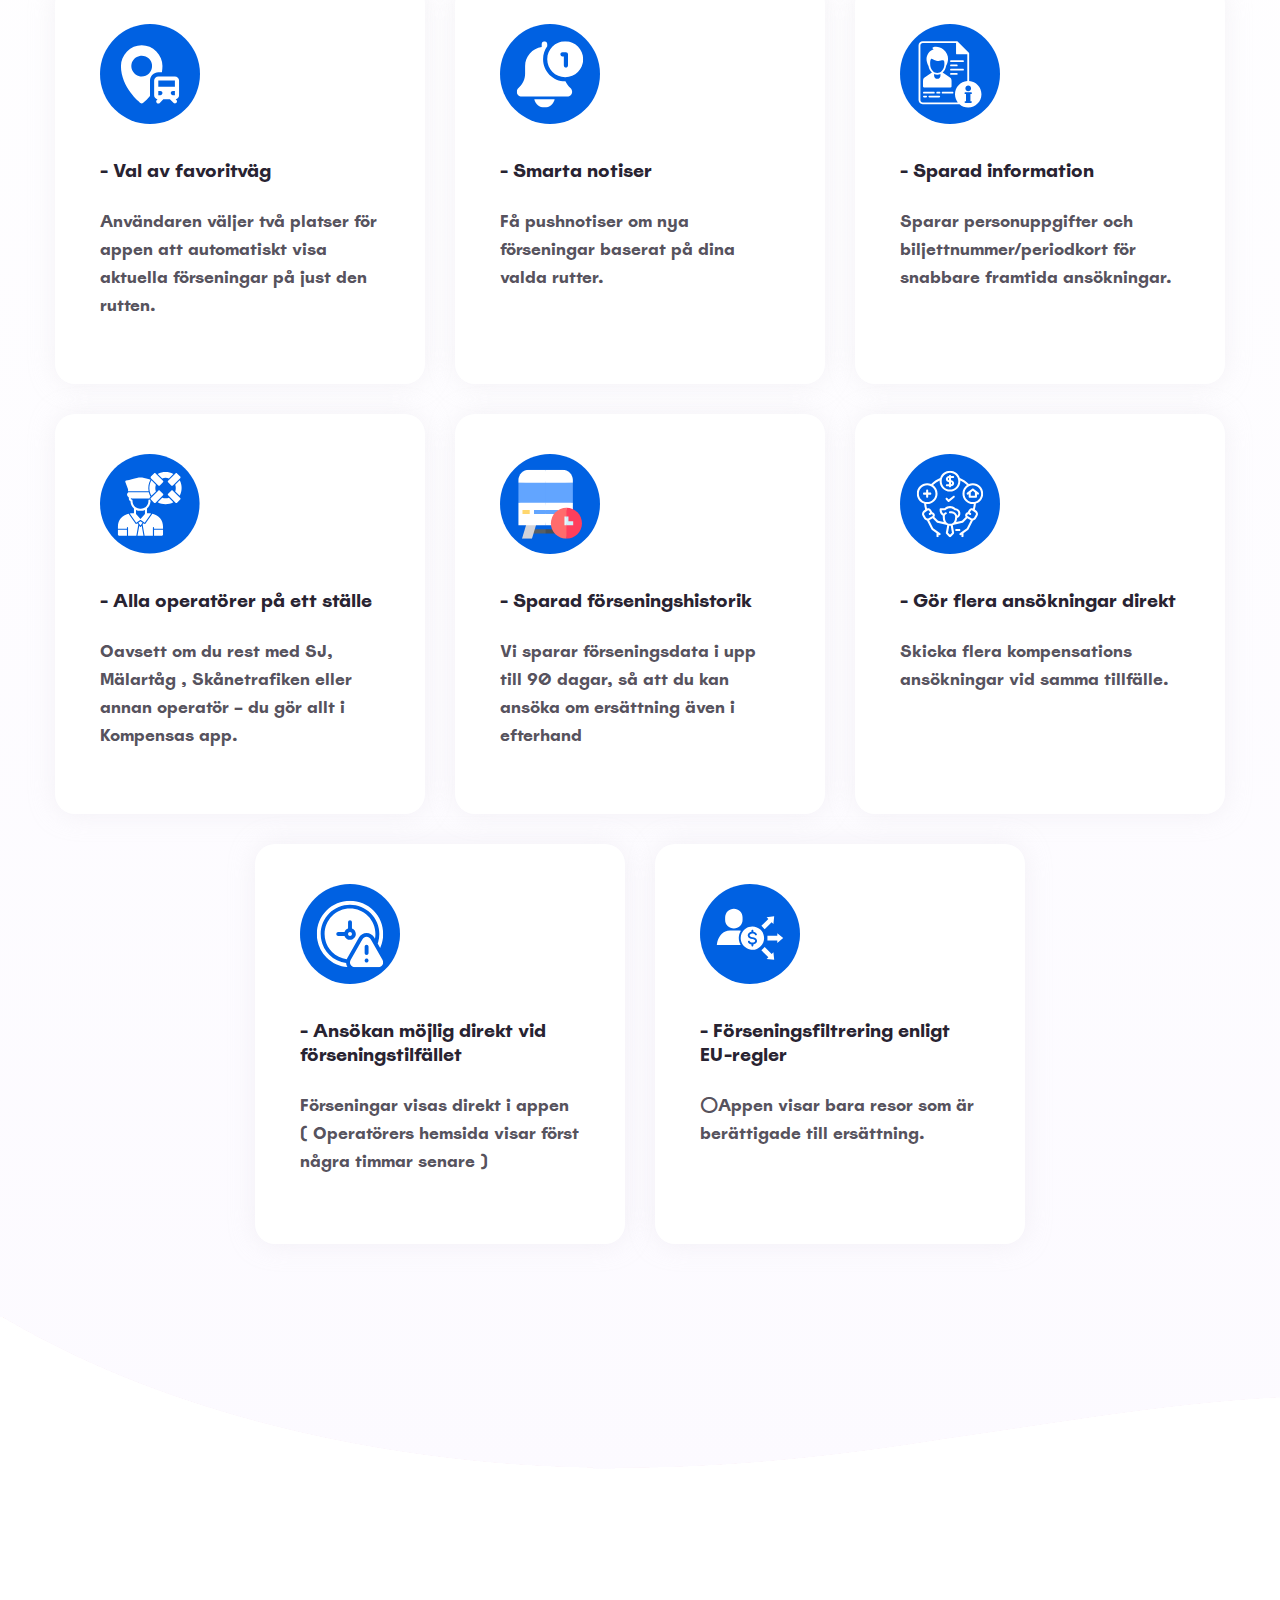
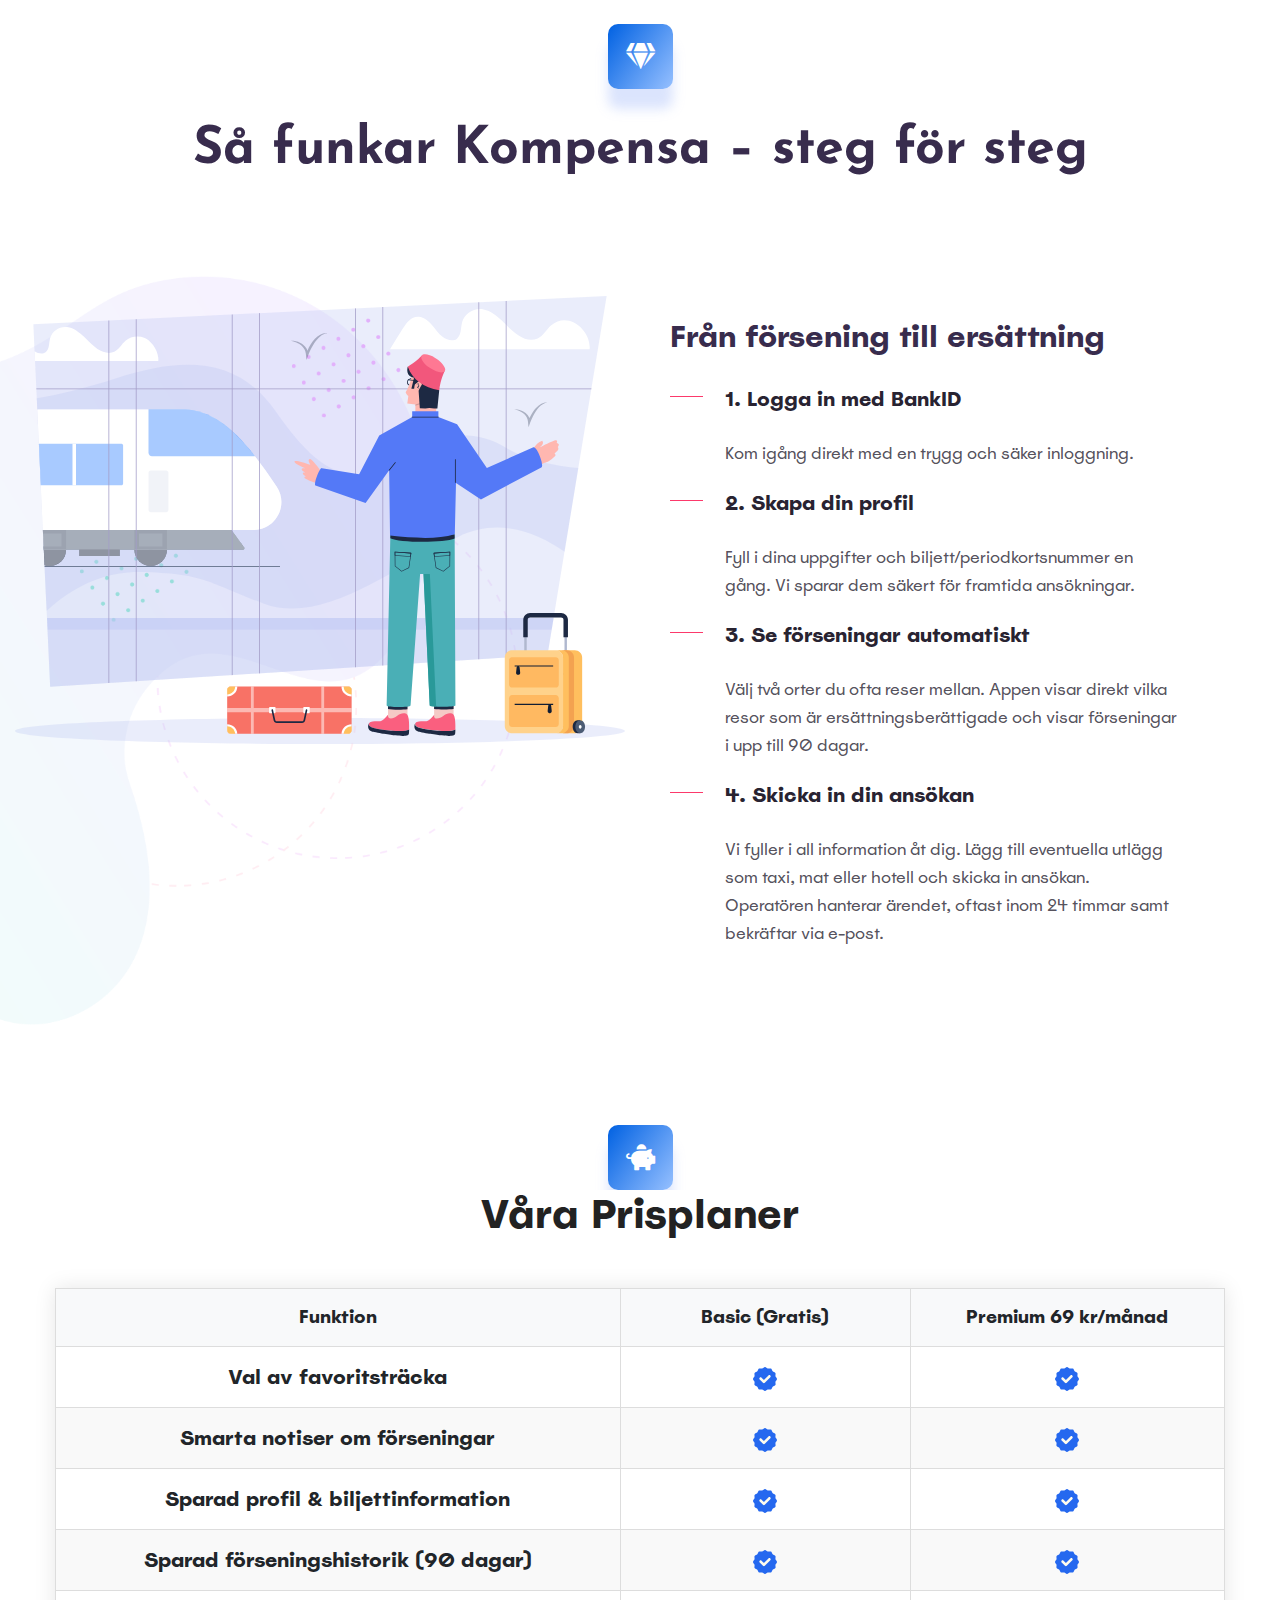
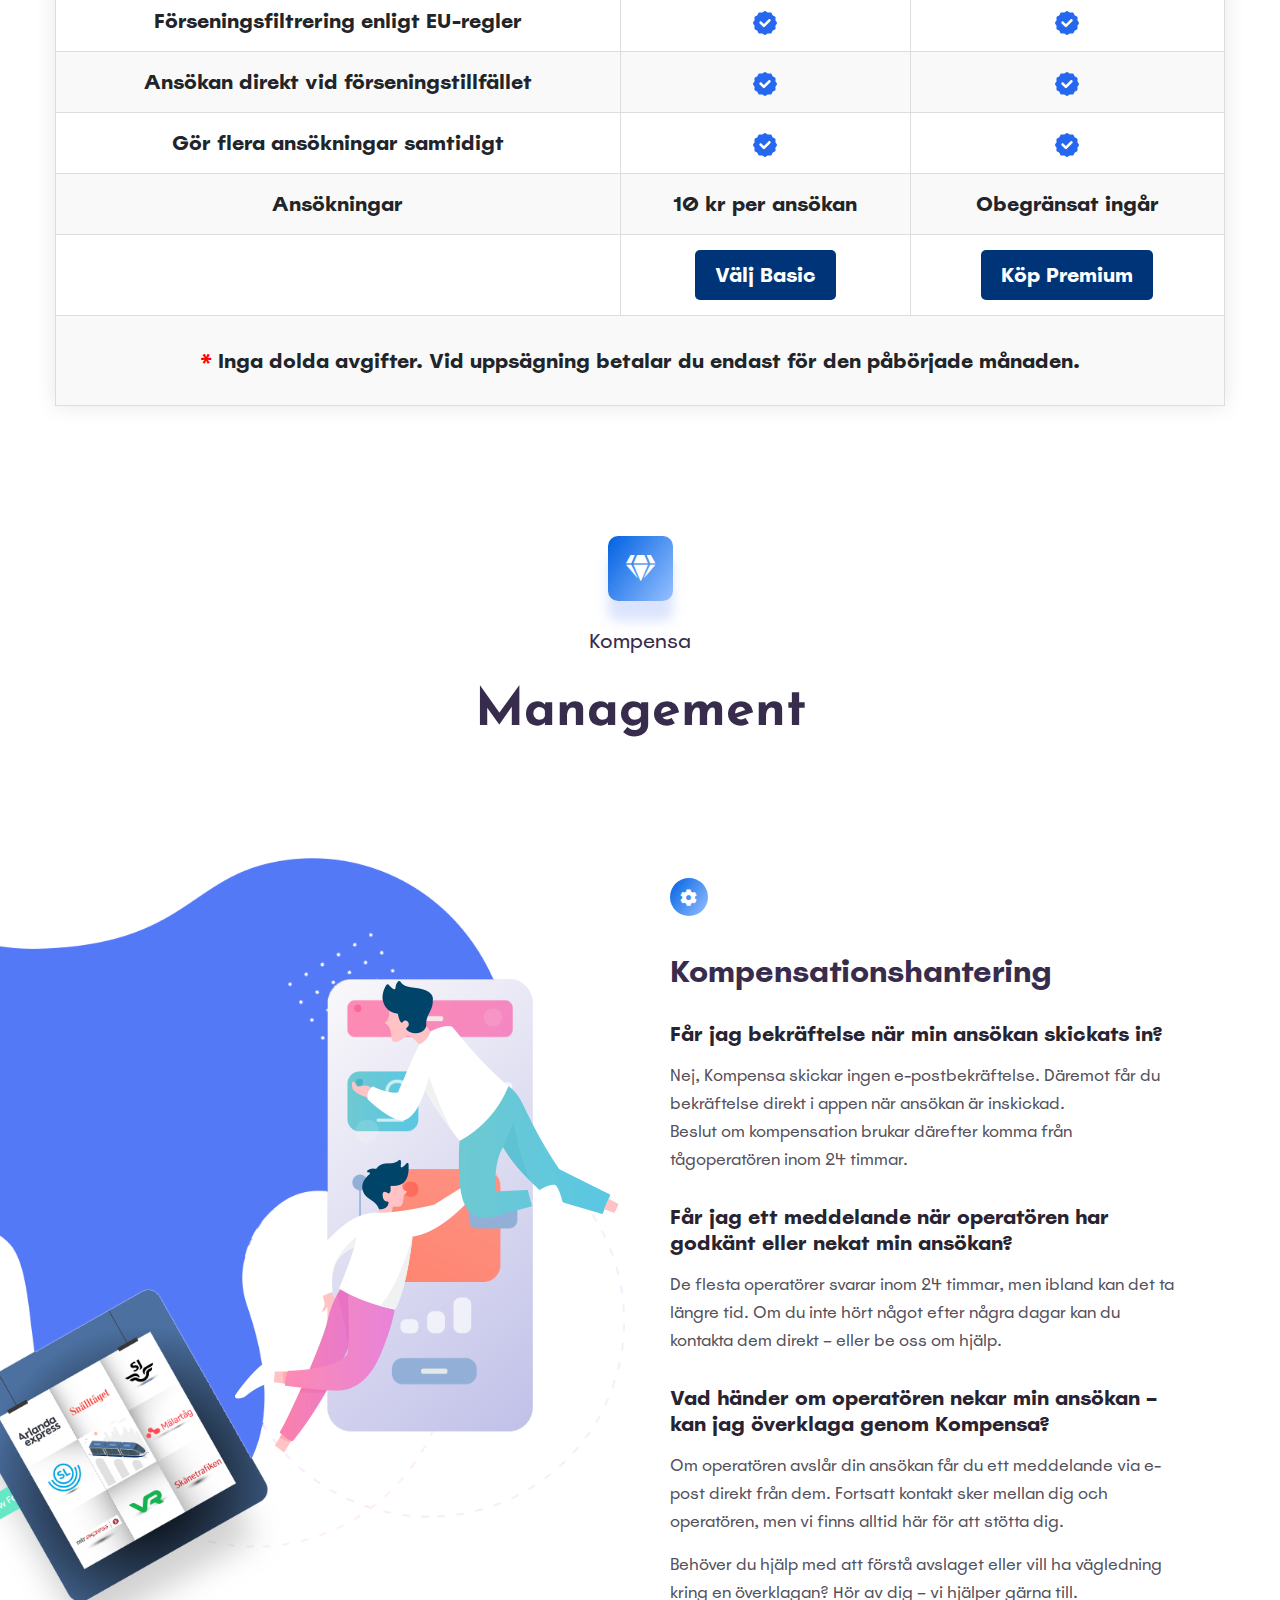
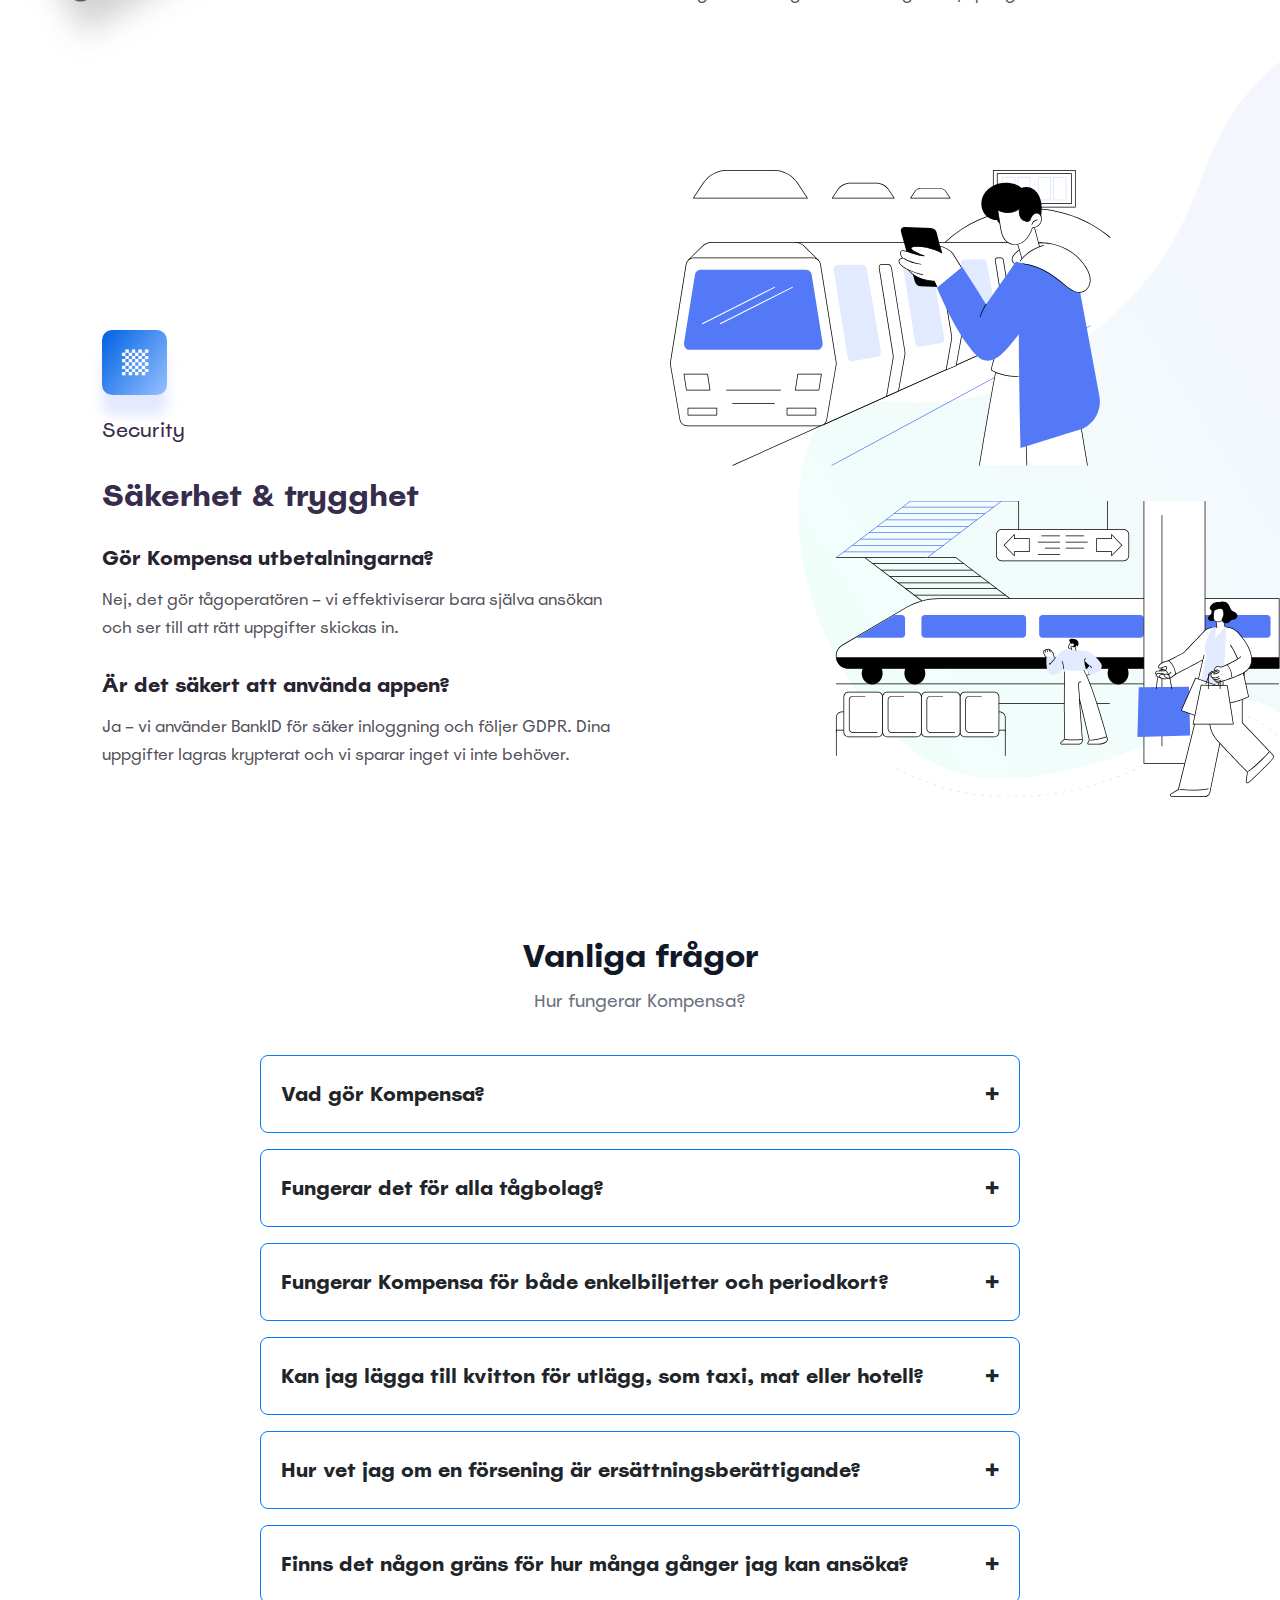
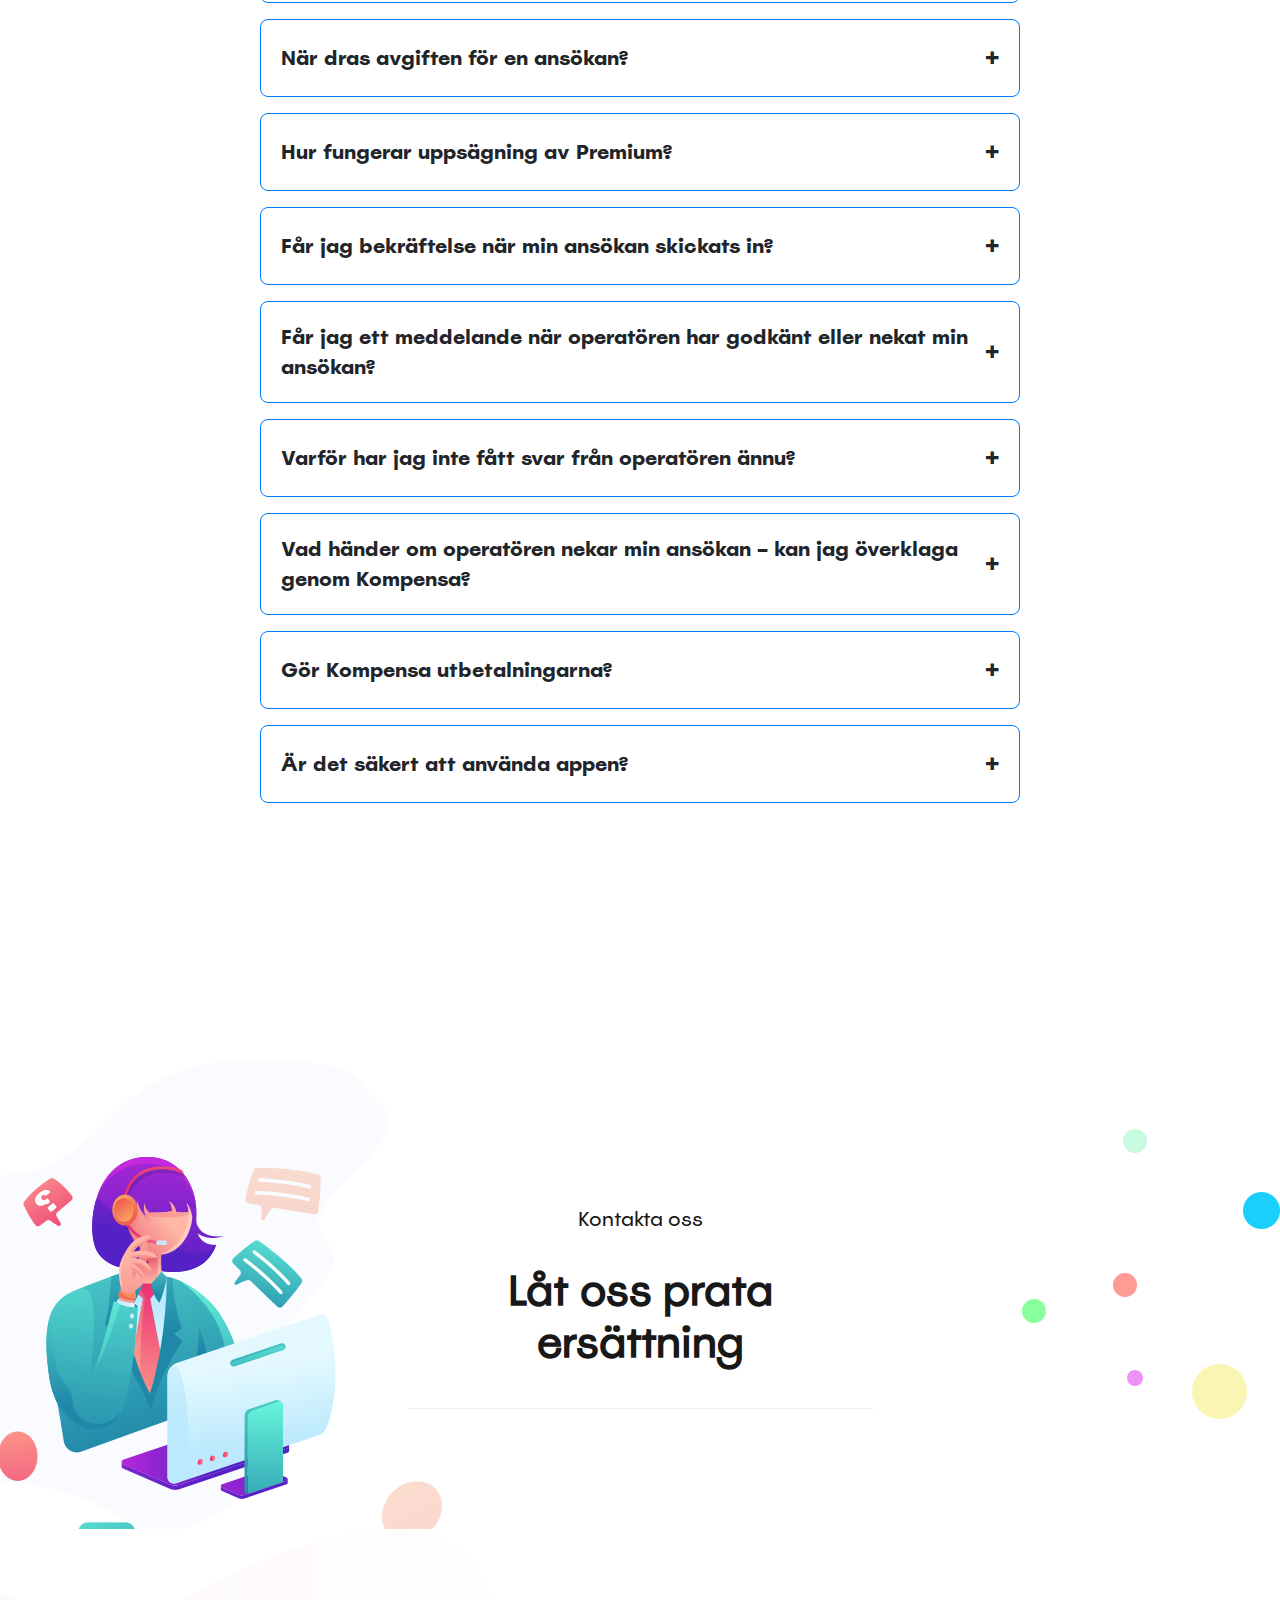
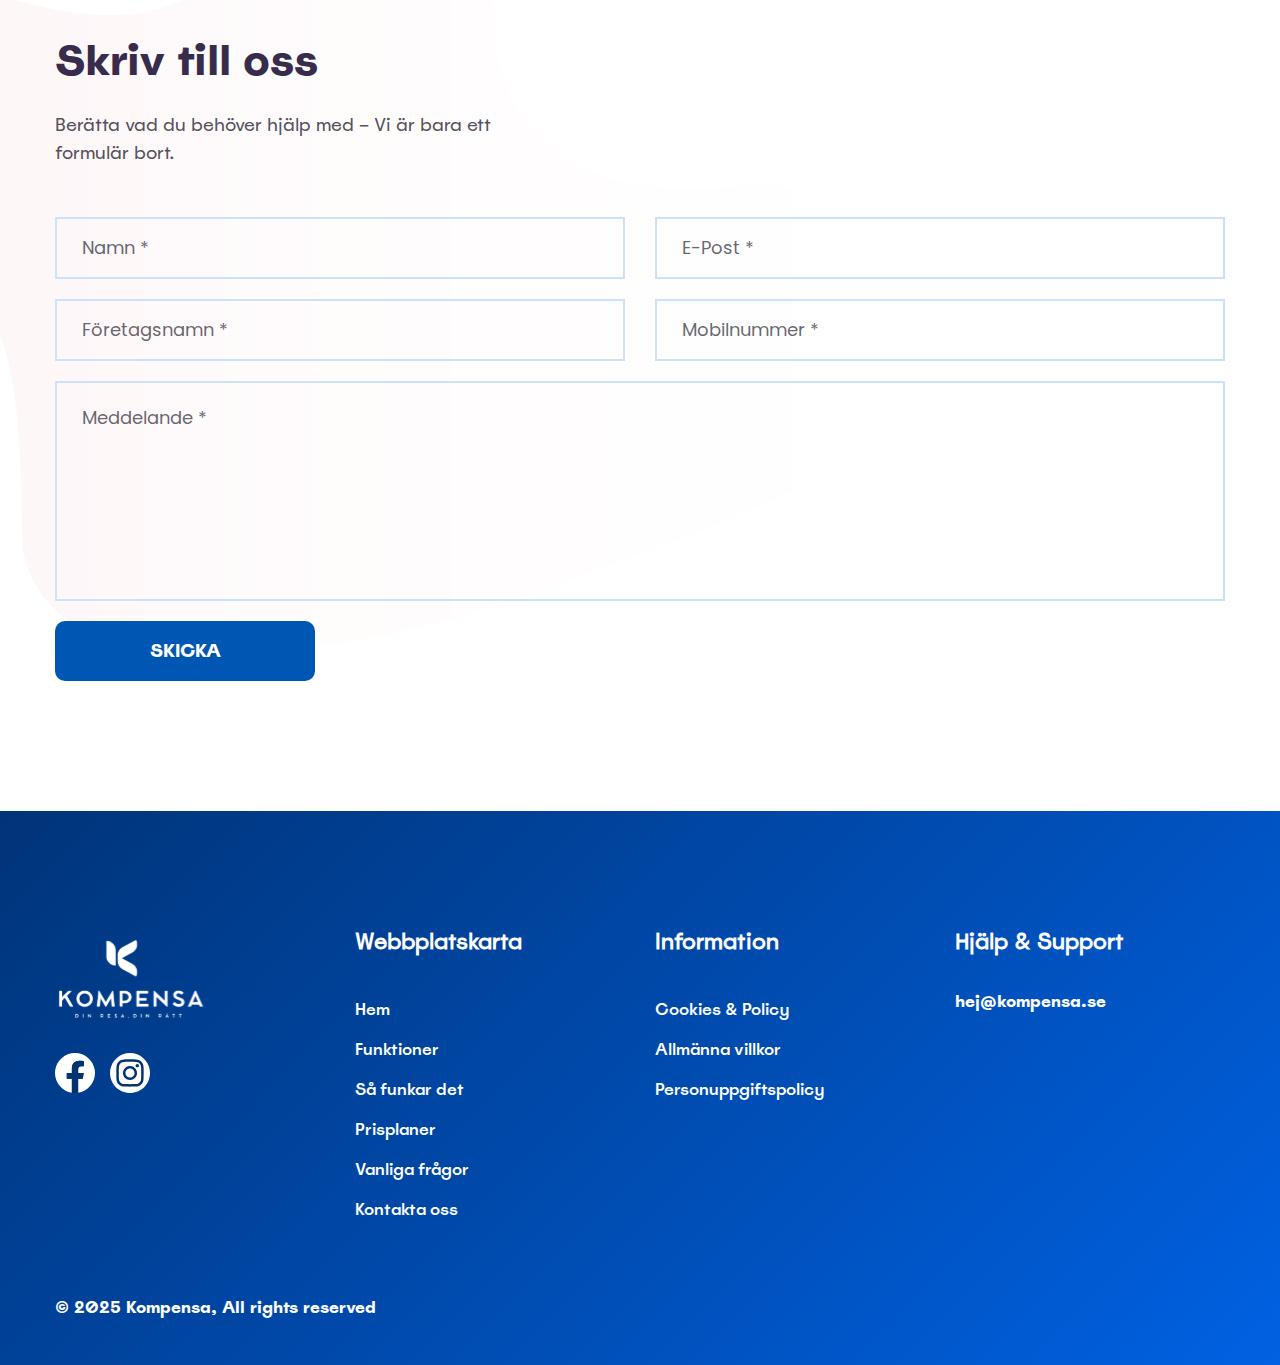
==== commit e2d13f97: "updated" ====
--- a/index.html
+++ b/index.html
@@ -1,6 +1,7 @@
 <!DOCTYPE html>
 <html lang="en">
-  <head>
+
+<head>
     <meta charset="utf-8" />
     <meta http-equiv="X-UA-Compatible" content="IE=edge" />
     <meta name="viewport" content="width=device-width, initial-scale=1" />
@@ -10,7 +11,7 @@
     <link rel="icon" href="images/logo.png" type="image/x-icon" />
     <!-- Theme tittle -->
     <title>
-      Kompensa - Försenade/inställda tåg? Få ersättning på några klick
+        Kompensa - Försenade/inställda tåg? Få ersättning på några klick
     </title>
 
     <!-- Theme style CSS -->
@@ -23,156 +24,147 @@
       <script src="https://oss.maxcdn.com/html5shiv/3.7.3/html5shiv.min.js"></script>
       <script src="https://oss.maxcdn.com/respond/1.4.2/respond.min.js"></script>
     <![endif]-->
-  </head>
-  <style>
+</head>
+<style>
     html {
-      scroll-behavior: smooth;
+        scroll-behavior: smooth;
     }
-
+    
     .floating-element {
-      position: absolute;
-      border-radius: 50%;
-      opacity: 0.6;
-      animation: float 15s infinite linear;
+        position: absolute;
+        border-radius: 50%;
+        opacity: 0.6;
+        animation: float 15s infinite linear;
     }
-
+    
     .element-1 {
-      width: 100px;
-      height: 100px;
-      background-color: rgba(255, 255, 255, 0.2);
-      top: 10%;
-      left: 10%;
-      animation-duration: 20s;
+        width: 100px;
+        height: 100px;
+        background-color: rgba(255, 255, 255, 0.2);
+        top: 10%;
+        left: 10%;
+        animation-duration: 20s;
     }
-
+    
     .element-2 {
-      width: 70px;
-      height: 70px;
-      background-color: rgba(255, 255, 255, 0.15);
-      top: 70%;
-      right: 50%;
-      animation-duration: 25s;
+        width: 70px;
+        height: 70px;
+        background-color: rgba(255, 255, 255, 0.15);
+        top: 70%;
+        right: 50%;
+        animation-duration: 25s;
     }
-
+    
     .element-3 {
-      width: 150px;
-      height: 150px;
-      background-color: rgba(255, 255, 255, 0.1);
-      bottom: 25%;
-      left: 25%;
-      animation-duration: 30s;
+        width: 150px;
+        height: 150px;
+        background-color: rgba(255, 255, 255, 0.1);
+        bottom: 25%;
+        left: 25%;
+        animation-duration: 30s;
     }
     /* Wave Animation at Bottom */
-
+    
     .wave {
-      position: absolute;
-      bottom: 0;
-      left: 0;
-      width: 100%;
-      height: 100px;
-      background: url('data:image/svg+xml;utf8,<svg xmlns="http://www.w3.org/2000/svg" viewBox="0 0 1440 320"><path fill="white" fill-opacity="1" d="M0,224L48,213.3C96,203,192,181,288,181.3C384,181,480,203,576,218.7C672,235,768,245,864,229.3C960,213,1056,171,1152,149.3C1248,128,1344,128,1392,128L1440,128L1440,320L1392,320C1344,320,1248,320,1152,320C1056,320,960,320,864,320C768,320,672,320,576,320C480,320,384,320,288,320C192,320,96,320,48,320L0,320Z"></path></svg>');
-      background-size: cover;
-      background-repeat: no-repeat;
-      animation: wave 10s infinite linear;
+        position: absolute;
+        bottom: 0;
+        left: 0;
+        width: 100%;
+        height: 100px;
+        background: url('data:image/svg+xml;utf8,<svg xmlns="http://www.w3.org/2000/svg" viewBox="0 0 1440 320"><path fill="white" fill-opacity="1" d="M0,224L48,213.3C96,203,192,181,288,181.3C384,181,480,203,576,218.7C672,235,768,245,864,229.3C960,213,1056,171,1152,149.3C1248,128,1344,128,1392,128L1440,128L1440,320L1392,320C1344,320,1248,320,1152,320C1056,320,960,320,864,320C768,320,672,320,576,320C480,320,384,320,288,320C192,320,96,320,48,320L0,320Z"></path></svg>');
+        background-size: cover;
+        background-repeat: no-repeat;
+        animation: wave 10s infinite linear;
     }
     /* Animations */
-
+    
     @keyframes float {
-      0% {
-        transform: translate(0, 0) rotate(0deg);
-      }
-      50% {
-        transform: translate(100px, 50px) rotate(180deg);
-      }
-      100% {
-        transform: translate(0, 0) rotate(360deg);
-      }
+        0% {
+            transform: translate(0, 0) rotate(0deg);
+        }
+        50% {
+            transform: translate(100px, 50px) rotate(180deg);
+        }
+        100% {
+            transform: translate(0, 0) rotate(360deg);
+        }
     }
-
+    
     @keyframes wave {
-      0% {
-        background-position-x: 0;
-      }
-      100% {
-        background-position-x: 1440px;
-      }
+        0% {
+            background-position-x: 0;
+        }
+        100% {
+            background-position-x: 1440px;
+        }
     }
-
+    
     @keyframes pulse {
-      0% {
-        transform: scale(1);
-      }
-      50% {
-        transform: scale(1.05);
-      }
-      100% {
-        transform: scale(1);
-      }
+        0% {
+            transform: scale(1);
+        }
+        50% {
+            transform: scale(1.05);
+        }
+        100% {
+            transform: scale(1);
+        }
     }
-
+    
     @keyframes fadeInUp {
-      from {
-        opacity: 0;
-        transform: translateY(20px);
-      }
-      to {
-        opacity: 1;
-        transform: translateY(0);
-      }
+        from {
+            opacity: 0;
+            transform: translateY(20px);
+        }
+        to {
+            opacity: 1;
+            transform: translateY(0);
+        }
     }
-  </style>
-
-  <body>
+</style>
+
+<body>
     <!-- Header Area -->
     <header class="main_header_area">
-      <nav class="navbar navbar-expand-lg">
-        <div class="navbar-brand">
-          <a class="logo" href="./"
-            ><img src="images/kompensa-logo.svg" alt=""
-          /></a>
-        </div>
-        <!-- Small Divice Menu-->
-        <button
-          class="navbar-toggler"
-          type="button"
-          data-toggle="collapse"
-          data-target=".navbar_supported"
-          aria-label="Toggle navigation"
-        >
+        <nav class="navbar navbar-expand-lg">
+            <div class="navbar-brand">
+                <a class="logo" href="./"><img src="images/kompensa-logo.svg" alt /></a>
+            </div>
+            <!-- Small Divice Menu-->
+            <button class="navbar-toggler" type="button" data-toggle="collapse" data-target=".navbar_supported" aria-label="Toggle navigation">
           <i class="fa fa-bars" aria-hidden="true"></i>
         </button>
-        <!-- Left Nav bar -->
-        <div class="collapse navbar-collapse navbar_supported">
-          <ul class="navbar-nav">
-            <li class="dropdown">
-              <a class="nav-link" href="#hem" role="button">Hem</a>
-              <!-- <ul class="dropdown-menu">
+            <!-- Left Nav bar -->
+            <div class="collapse navbar-collapse navbar_supported">
+                <ul class="navbar-nav">
+                    <li class="dropdown">
+                        <a class="nav-link" href="#hem" role="button">Hem</a>
+                        <!-- <ul class="dropdown-menu">
                             <li><a href="index-3.html"><i class="fab fa-autoprefixer"></i>App Landing (Slide)</a></li>
                             <li><a href="index.html"><i class="fab fa-drupal"></i>SaaS Landing </a></li>
                             <li><a href="index-2.html" class="active border-0"><i class="fab fa-autoprefixer"></i>App Landing 2</a></li>
                         </ul> -->
-            </li>
-            <li><a href="#funktioner">Funktioner</a></li>
-
-            <li class="dropdown">
-              <a class="nav-link" href="#såfunkardet" role="button"
-                >Så funkar det</a
-              >
-            </li>
-            <li><a href="#prisplaner">Prisplaner</a></li>
-            <li><a href="#faq-section">Vanliga frågor</a></li>
-            <li><a href="#kontakta">Kontakta oss</a></li>
-          </ul>
-        </div>
-        <!-- Right Nav bar -->
-        <ul class="right_nav">
-          <!-- <li class="dropdown cart_d">
+                    </li>
+                    <li><a href="#funktioner">Funktioner</a></li>
+
+                    <li class="dropdown">
+                        <a class="nav-link" href="#såfunkardet" role="button">Så funkar
+                det</a>
+                    </li>
+                    <li><a href="#prisplaner">Prisplaner</a></li>
+                    <li><a href="#faq-section">Vanliga frågor</a></li>
+                    <li><a href="#kontakta">Kontakta oss</a></li>
+                </ul>
+            </div>
+            <!-- Right Nav bar -->
+            <ul class="right_nav">
+                <!-- <li class="dropdown cart_d">
                     <a class="nav-link dropdown-toggle cart" href="" role="button" data-toggle="dropdown"><i class="flaticon-shopping-cart-1"></i></a>
                     <ul class="dropdown-menu cart_dopdown">
                         <li>No products in the cart.</li>
                     </ul>
                 </li> -->
-          <!-- <li class="dropdown search_dropbown">
+                <!-- <li class="dropdown search_dropbown">
                     <a class="nav-link dropdown-toggle" href="" role="button" data-toggle="dropdown" aria-expanded="false"><i class="flaticon-search"></i></a>
                     <ul class="dropdown-menu">
                         <li>
@@ -182,324 +174,299 @@
                     </ul>
                 </li> -->
 
-          <!-- <li class="language_select">
+                <!-- <li class="language_select">
                     <select class="post_select">
 						<option>Eng</option> 
 						<option>Ban</option>  
 					</select>
                 </li> -->
 
-          <!-- <li class="login-btn">
+                <!-- <li class="login-btn">
                     <a href="#" class="theme_btn">Logga in</a>
                 </li> -->
-          <li class="mobile-menu">
-            <a id="menu-opener"><i class="flaticon-menu"></i></a>
-          </li>
-        </ul>
-      </nav>
+                <li class="mobile-menu">
+                    <a id="menu-opener"><i class="flaticon-menu"></i></a>
+                </li>
+            </ul>
+        </nav>
     </header>
     <!-- Header Area -->
 
     <!-- Toggle Menu Area -->
     <ul class="toggle_menu">
-      <li>
-        <a class="close"><i class="fas fa-times"></i></a>
-      </li>
-      <li>
-        <a href="./" class="logo"><img src="images/logo.png" alt="" /></a>
-      </li>
-      <li>
-        <a href="#hem" class="active"><i class="fa fa-train"></i>Hem</a>
-      </li>
-
-      <li>
-        <a href="#funktioner"><i class="fa fa-train"></i>Funktioner</a>
-      </li>
-      <li>
-        <a href="#såfunkardet"><i class="fa fa-train"></i>Så funkar det</a>
-      </li>
-
-      <li>
-        <a href="#prisplaner"><i class="fa fa-train"></i>Prisplaner</a>
-      </li>
-      <li>
-        <a href="#faq-section"><i class="fa fa-train"></i>Vanliga frågor</a>
-      </li>
-      <li>
-        <a href="#kontakta"><i class="fa fa-train"></i>Kontakta oss</a>
-      </li>
+        <li>
+            <a class="close"><i class="fas fa-times"></i></a>
+        </li>
+        <li>
+            <a href="./" class="logo"><img src="images/logo.png" alt /></a>
+        </li>
+        <li>
+            <a href="#hem" class="active"><i class="fa fa-train"></i>Hem</a>
+        </li>
+
+        <li>
+            <a href="#funktioner"><i class="fa fa-train"></i>Funktioner</a>
+        </li>
+        <li>
+            <a href="#såfunkardet"><i class="fa fa-train"></i>Så funkar det</a>
+        </li>
+
+        <li>
+            <a href="#prisplaner"><i class="fa fa-train"></i>Prisplaner</a>
+        </li>
+        <li>
+            <a href="#faq-section"><i class="fa fa-train"></i>Vanliga frågor</a>
+        </li>
+        <li>
+            <a href="#kontakta"><i class="fa fa-train"></i>Kontakta oss</a>
+        </li>
     </ul>
     <!-- Toggle Menu Area -->
 
     <!-- Banner Area -->
     <section class="banner_area ba_2" id="hem">
-      <div class="floating-element element-1"></div>
-      <div class="floating-element element-2"></div>
-      <div class="floating-element element-3"></div>
-
-      <!-- Wave animation at bottom -->
-      <div class="wave"></div>
-      <div class="container">
-        <div class="baner_content">
-          <h2 class="wow fadeInUp">
-            Försenat tåg? <br />Vi hjälper dig få ersättning
-          </h2>
-          <p class="wow fadeInUp" data-wow-delay="0.3s">
-            Skicka din ansökan direkt i appen. Snabbt & enkelt
-          </p>
-          <a href="#" class="theme_btn wow fadeInUp" data-wow-delay="0.6s"
-            >Download<b><i class="fab fa-apple"></i>App Store</b></a
-          >
-          <a href="#" class="theme_btn wow fadeInUp play" data-wow-delay="0.6s"
-            >Download<b><i class="fab fa-google-play"></i>Play Store</b></a
-          >
-        </div>
-      </div>
-      <div class="illustration">
-        <img src="images/banner-img-3.png" alt="" class="img_1" />
-        <img src="images/banner-img-2.png" alt="" class="lfup img_2" />
-      </div>
-      <img src="images/99.svg" alt="" class="rs_img" />
+        <div class="floating-element element-1"></div>
+        <div class="floating-element element-2"></div>
+        <div class="floating-element element-3"></div>
+
+        <!-- Wave animation at bottom -->
+        <div class="wave"></div>
+        <div class="container">
+            <div class="baner_content">
+                <h2 class="wow fadeInUp">
+                    Försenat tåg? <br />Vi hjälper dig få ersättning
+                </h2>
+                <p class="wow fadeInUp" data-wow-delay="0.3s">
+                    Skicka din ansökan direkt i appen. Snabbt & enkelt
+                </p>
+                <a href="#" class="theme_btn wow fadeInUp" data-wow-delay="0.6s">Download<b><i class="fab fa-apple"></i>App
+              Store</b></a>
+                <a href="#" class="theme_btn wow fadeInUp play" data-wow-delay="0.6s">Download<b><i
+                class="fab fa-google-play"></i>Play Store</b></a>
+            </div>
+        </div>
+        <div class="illustration">
+            <img src="images/banner-img-3.png" alt class="img_1" />
+            <img src="images/banner-img-2.png" alt class="lfup img_2" />
+        </div>
+        <img src="images/99.svg" alt class="rs_img" />
     </section>
     <!-- Banner Area -->
 
     <!-- Easy User experience -->
-    <section class="experience_area ea_2" id="funktioner">
-      <div class="container">
-        <div class="tittle">
-          <h4><i class="fa fa-compass"></i>Så funkar det</h4>
-          <h2 class="pb-20">Så funkar Kompensa – ersättning utan krångel</h2>
-
-          <p>
-            Kompensa är din digitala assistent för tågförseningar och inställda
-            avgångar. Appen identifierar automatiskt vilka av dina resor som är
-            ersättningsberättigade och hjälper dig skicka in din ansökan snabbt
-            och smidigt, utan onödigt krångel. Allt sker direkt i appen, oavsett
-            vilket tågbolag du har rest med. Med hjälp av våra smarta funktioner
-            blir processen enkel från start till mål – du klickar, vi fixar
-            resten.
-          </p>
-        </div>
-        <h2 class="pb-30">Varför väljer resenärer Kompensa?</h2>
-        <div class="row">
-          <!-- Experience -->
-          <div class="col-lg-3 col-md-4">
-            <div class="experience">
-              <img src="images/sync.svg" style="max-width: 100px" />
-              <a href="#" class="heding"
-                >- Automatisk resesynkronisering välj två platser, se
-                förseningar direkt</a
-              >
-              <!-- <p>välj två platser, se förseningar direkt</p> -->
-            </div>
-          </div>
-          <!-- Experience -->
-          <div class="col-lg-3 col-md-4 wow fadeInUp" data-wow-delay="0.3s">
-            <div class="experience">
-              <img src="images/notifi.svg" style="max-width: 100px" />
-              <a href="#" class="heding"
-                >- Smart notification of new delays on your routes</a
-              >
-              <!-- <p>Smart notification of new delays on your routes</p> -->
-            </div>
-          </div>
-          <!-- Experience -->
-          <div class="col-lg-3 col-md-4 wow fadeInUp" data-wow-delay="0.6s">
-            <div class="experience">
-              <img src="images/personal.svg" style="max-width: 100px" />
-              <a href="#" class="heding"
-                >- Saved personal information and ticket information/season pass
-                information for smoother future applications</a
-              >
-              <!-- <p>Saved personal information and ticket information/season pass information for smoother future applications</p> -->
-            </div>
-          </div>
-          <div class="col-lg-3 col-md-4 wow fadeInUp" data-wow-delay="0.3s">
-            <div class="experience">
-              <img src="images/notifi.svg" style="max-width: 100px" />
-              <a href="#" class="heding"
-                >- Smart notification of new delays on your routes</a
-              >
-              <!-- <p>Smart notification of new delays on your routes</p> -->
-            </div>
-          </div>
-        </div>
-        <div class="row">
-          <!-- Experience -->
-          <div class="col-lg-3 col-md-4">
-            <div class="experience">
-              <img src="images/Train1.svg" style="max-width: 100px" />
-              <a href="#" class="heding"
-                >- Support till alla operatörer SJ, Mälartåg, Skånetrafiken
-                m.fl.</a
-              >
-            </div>
-          </div>
-          <!-- Experience -->
-          <div class="col-lg-3 col-md-4 wow fadeInUp" data-wow-delay="0.3s">
-            <div class="experience">
-              <img src="images/history.svg" style="max-width: 100px" />
-              <a href="#" class="heding"
-                >- Historik om tågförseningar upp till 90 dagar</a
-              >
-              <!-- <p>Historik om tågförseningar upp till 90 dagar</p> -->
-            </div>
-          </div>
-          <!-- Experience -->
-          <div class="col-lg-3 col-md-4 wow fadeInUp" data-wow-delay="0.6s">
-            <div class="experience">
-              <img src="images/no.svg" style="max-width: 100px" />
-              <a href="#" class="heding"
-                >- Ingen manuell kontakt med operatörer krävs - Gör flera
-                ersättningsansökningar samtidigt</a
-              >
-              <!-- <p>Gör flera ersättningsansökningar samtidigt, Gör din ersättningsansökan direkt vid förseningar, Möjlighet att lägga till kostnader för mat, hotell & taxi till ersättningsansökan</p> -->
-              <!-- <a href="#" class="read_more"><i class="fas fa-chevron-right"></i><span>Discover</span></a> -->
-            </div>
-          </div>
-          <div class="col-lg-3 col-md-4 wow fadeInUp" data-wow-delay="0.3s">
-            <div class="experience">
-              <img src="images/notifi.svg" style="max-width: 100px" />
-              <a href="#" class="heding"
-                >- Smart notification of new delays on your routes</a
-              >
-              <!-- <p>Smart notification of new delays on your routes</p> -->
-            </div>
-          </div>
-        </div>
-      </div>
+    <section class="experience_area ea_2 pt-100" id="funktioner">
+        <div class="container">
+            <div class="tittle">
+                <h4><i class="fa fa-compass"></i>Så funkar det</h4>
+                <h2 class="pb-20">Så funkar Kompensa – ersättning utan krångel</h2>
+
+                <p>
+                    Kompensa är din digitala assistent för tågförseningar och inställda avgångar. Appen identifierar automatiskt vilka av dina resor som är ersättningsberättigade och hjälper dig skicka in din ansökan snabbt och smidigt, utan onödigt krångel. Allt sker direkt
+                    i appen, oavsett vilket tågbolag du har rest med. Med hjälp av våra smarta funktioner blir processen enkel från start till mål – du klickar, vi fixar resten.
+                </p>
+            </div>
+            <h2 class="pb-30">Varför väljer resenärer Kompensa?</h2>
+            <div class="row">
+                <!-- Experience -->
+                <div class="col-lg-4 col-md-4">
+                    <div class="experience">
+                        <img src="images/1.svg" style="max-width: 100px" />
+                        <a href="#" class="heding">- Val av favoritväg</a>
+                        <p>Användaren väljer två platser för appen att automatiskt visa aktuella förseningar på just den rutten.</p>
+                        <!-- <p>välj två platser, se förseningar direkt</p> -->
+                    </div>
+                </div>
+                <!-- Experience -->
+                <div class="col-lg-4 col-md-4 wow fadeInUp" data-wow-delay="0.3s">
+                    <div class="experience">
+                        <img src="images/2.svg" style="max-width: 100px" />
+                        <a href="#" class="heding">- Smarta notiser</a>
+                        <p>Få pushnotiser om nya förseningar baserat på dina valda rutter.
+                        </p>
+                        <!-- <p>Smart notification of new delays on your routes</p> -->
+                    </div>
+                </div>
+                <!-- Experience -->
+                <div class="col-lg-4 col-md-4 wow fadeInUp" data-wow-delay="0.6s">
+                    <div class="experience">
+                        <img src="images/personal.svg" style="max-width: 100px" />
+                        <a href="#" class="heding">- Sparad information</a>
+                        <p>Sparar personuppgifter och biljettnummer/periodkort för snabbare framtida ansökningar.</p>
+                    </div>
+                </div>
+
+            </div>
+            <div class="row">
+                <div class="col-lg-4 col-md-4 wow fadeInUp" data-wow-delay="0.3s">
+                    <div class="experience">
+                        <img src="images/operator.svg" style="max-width: 100px" />
+                        <a href="#" class="heding">- Alla operatörer på ett ställe</a>
+                        <p>Oavsett om du rest med SJ, Mälartåg , Skånetrafiken eller annan operatör – du gör allt i Kompensas app.</p>
+                    </div>
+                </div>
+                <!-- Experience -->
+                <div class="col-lg-4 col-md-4">
+                    <div class="experience">
+                        <img src="images/history.svg" style="max-width: 100px" />
+                        <a href="#" class="heding">- Sparad förseningshistorik </a>
+                        <p>Vi sparar förseningsdata i upp till 90 dagar, så att du kan ansöka om ersättning även i efterhand</p>
+                    </div>
+                </div>
+                <!-- Experience -->
+                <div class="col-lg-4 col-md-4 wow fadeInUp" data-wow-delay="0.3s">
+                    <div class="experience">
+                        <img src="images/6.svg" style="max-width: 100px" />
+                        <a href="#" class="heding">- Gör flera ansökningar direkt</a>
+                        <p>Skicka flera kompensations ansökningar vid samma tillfälle.</p>
+                    </div>
+                </div>
+            </div>
+            <div class="row">
+                <!-- Experience -->
+                <div class="col-2"></div>
+                <div class="col-lg-4 col-md-4 wow fadeInUp" data-wow-delay="0.6s">
+                    <div class="experience">
+                        <img src="images/7.svg" style="max-width: 100px" />
+                        <a href="#" class="heding">- Ansökan möjlig direkt vid
+                förseningstilfället</a>
+                        <p>Förseningar visas direkt i appen ( Operatörers hemsida visar först några timmar senare )</p>
+                        <!-- <p>Gör flera ersättningsansökningar samtidigt, Gör din ersättningsansökan direkt vid förseningar, Möjlighet att lägga till kostnader för mat, hotell & taxi till ersättningsansökan</p> -->
+                        <!-- <a href="#" class="read_more"><i class="fas fa-chevron-right"></i><span>Discover</span></a> -->
+                    </div>
+                </div>
+                <div class="col-lg-4 col-md-4 wow fadeInUp" data-wow-delay="0.3s">
+                    <div class="experience">
+                        <img src="images/8.svg" style="max-width: 100px" />
+                        <a href="#" class="heding">- Förseningsfiltrering enligt
+                EU-regler</a>
+                        <p>○Appen visar bara resor som är berättigade till ersättning.</p>
+                    </div>
+                </div>
+                <div class="col-2"></div>
+            </div>
+        </div>
     </section>
     <!-- Easy User experience -->
 
-    <section class="powerful_features" id="såfunkardet">
-      <div class="tittle">
-        <span></span>
-        <!-- <h6>Kompensa Features</h6> -->
-        <h2>Så funkar Kompensa – steg för steg</h2>
-      </div>
-      <div class="row">
-        <div class="col-xl-6 col-lg-6 screen_img wow slideInLeft">
-          <img src="images/delay.svg" alt="" />
-        </div>
-        <div class="col-xl-6 col-lg-6 screen_col">
-          <div class="screen_conent">
-            <!-- <div class="rshap"></div> -->
-            <h2><b>Från försening till ersättning</b></h2>
-            <!-- <p>Every product must make a statement and we’re ready to create it with holistic approach to design. We believe that payments is a problem rooted in code, not finance. We obsessively seek out elegant, </p> -->
-            <ul class="creating_list">
-              <li>
-                <span class="heading">1. Logga in med BankID</span> <br />Kom
-                igång direkt med en trygg och säker inloggning.
-              </li>
-              <li>
-                <span class="heading">2. Skapa din profil</span> <br />
-                Fyll i dina uppgifter och biljett/periodkortsnummer en gång. Vi
-                sparar dem säkert för framtida ansökningar.
-              </li>
-              <li>
-                <span class="heading">3. Se förseningar automatiskt</span>
-                <br />Välj två orter du ofta reser mellan. Appen visar direkt
-                vilka resor som är ersättningsberättigade och visar förseningar
-                i upp till 90 dagar.
-              </li>
-              <li>
-                <span class="heading">4. Skicka in din ansökan</span> <br />Vi
-                fyller i all information åt dig. Lägg till eventuella utlägg som
-                taxi, mat eller hotell och skicka in ansökan. Operatören
-                hanterar ärendet, oftast inom 24 timmar samt bekräftar via
-                e-post.
-              </li>
-            </ul>
-            <!-- <a href="#" class="theme_btn">Explore More</a> -->
-          </div>
-        </div>
-      </div>
+    <section class="powerful_features pt-100" id="såfunkardet">
+        <div class="tittle">
+            <span></span>
+            <!-- <h6>Kompensa Features</h6> -->
+            <h2>Så funkar Kompensa – steg för steg</h2>
+        </div>
+        <div class="row">
+            <div class="col-xl-6 col-lg-6 screen_img wow slideInLeft">
+                <img src="images/delay.svg" alt />
+            </div>
+            <div class="col-xl-6 col-lg-6 screen_col">
+                <div class="screen_conent">
+                    <!-- <div class="rshap"></div> -->
+                    <h2><b>Från försening till ersättning</b></h2>
+                    <!-- <p>Every product must make a statement and we’re ready to create it with holistic approach to design. We believe that payments is a problem rooted in code, not finance. We obsessively seek out elegant, </p> -->
+                    <ul class="creating_list">
+                        <li>
+                            <span class="heading">1. Logga in med BankID</span> <br />Kom igång direkt med en trygg och säker inloggning.
+                        </li>
+                        <li>
+                            <span class="heading">2. Skapa din profil</span> <br /> Fyll i dina uppgifter och biljett/periodkortsnummer en gång. Vi sparar dem säkert för framtida ansökningar.
+                        </li>
+                        <li>
+                            <span class="heading">3. Se förseningar automatiskt</span>
+                            <br />Välj två orter du ofta reser mellan. Appen visar direkt vilka resor som är ersättningsberättigade och visar förseningar i upp till 90 dagar.
+                        </li>
+                        <li>
+                            <span class="heading">4. Skicka in din ansökan</span> <br />Vi fyller i all information åt dig. Lägg till eventuella utlägg som taxi, mat eller hotell och skicka in ansökan. Operatören hanterar ärendet, oftast inom 24 timmar
+                            samt bekräftar via e-post.
+                        </li>
+                    </ul>
+                    <!-- <a href="#" class="theme_btn">Explore More</a> -->
+                </div>
+            </div>
+        </div>
     </section>
 
-    <section class="pt-100 pb-100" id="prisplaner">
-      <div class="container">
-        <div class="row">
-          <div class="col-lg-12">
-            <div class="tittle">
-              <span></span>
-              <!-- <h6>Prisplaner</h6> -->
-            </div>
-            <h1 style="padding-bottom: 50px">Våra Prisplaner</h1>
-
-            <table class="pricing-table">
-              <thead>
-                <tr>
-                  <th>Funktion</th>
-                  <th>Basic (Gratis)</th>
-                  <th>Premium 69 kr/månad</th>
-                </tr>
-              </thead>
-              <tbody>
-                <tr>
-                  <td>Val av favoritsträcka</td>
-                  <td><img src="images/tick.svg" /></td>
-                  <td><img src="images/tick.svg" /></td>
-                </tr>
-                <tr>
-                  <td>Smarta notiser om förseningar</td>
-                  <td><img src="images/tick.svg" /></td>
-                  <td><img src="images/tick.svg" /></td>
-                </tr>
-                <tr>
-                  <td>Sparad profil & biljettinformation</td>
-                  <td><img src="images/tick.svg" /></td>
-                  <td><img src="images/tick.svg" /></td>
-                </tr>
-                <tr>
-                  <td>Sparad förseningshistorik (90 dagar)</td>
-                  <td><img src="images/tick.svg" /></td>
-                  <td><img src="images/tick.svg" /></td>
-                </tr>
-                <tr>
-                  <td>Förseningsfiltrering enligt EU-regler</td>
-                  <td><img src="images/tick.svg" /></td>
-                  <td><img src="images/tick.svg" /></td>
-                </tr>
-                <tr>
-                  <td>Ansökan direkt vid förseningstillfället</td>
-                  <td><img src="images/tick.svg" /></td>
-                  <td><img src="images/tick.svg" /></td>
-                </tr>
-                <tr>
-                  <td>Gör flera ansökningar samtidigt</td>
-                  <td><img src="images/tick.svg" /></td>
-                  <td><img src="images/tick.svg" /></td>
-                </tr>
-                <tr>
-                  <td>Ansökningar</td>
-                  <td>10 kr per ansökan</td>
-                  <td>Obegränsat ingår</td>
-                </tr>
-                <tr>
-                  <td></td>
-                  <td><button class="buy-button">Välj Basic</button></td>
-                  <td><button class="buy-button">Köp Premium</button></td>
-                </tr>
-                <tr>
-                  <td colspan="3" style="height: 30vh">
-                    <span style="color: red">*</span>
-                    Inga dolda avgifter. Vid uppsägning betalar du endast för
-                    den påbörjade månaden.
-                  </td>
-                </tr>
-              </tbody>
-            </table>
-
-            <!-- <div class="sms-info">
+    <section class="pt-100" id="prisplaner">
+        <div class="container">
+            <div class="row">
+                <div class="col-lg-12 col-md-12 screen_col">
+                    <div class="tittle">
+                        <span></span>
+                        <!-- <h6>Prisplaner</h6> -->
+                    </div>
+                    <h1 style="padding-bottom: 50px">Våra Prisplaner</h1>
+
+                    <table class="pricing-table">
+                        <thead>
+                            <tr>
+                                <th>Funktion</th>
+                                <th>Basic (Gratis)</th>
+                                <th>Premium 69 kr/månad</th>
+                            </tr>
+                        </thead>
+                        <tbody>
+                            <tr>
+                                <td>Val av favoritsträcka</td>
+                                <td><img src="images/tick.svg" /></td>
+                                <td><img src="images/tick.svg" /></td>
+                            </tr>
+                            <tr>
+                                <td>Smarta notiser om förseningar</td>
+                                <td><img src="images/tick.svg" /></td>
+                                <td><img src="images/tick.svg" /></td>
+                            </tr>
+                            <tr>
+                                <td>Sparad profil & biljettinformation</td>
+                                <td><img src="images/tick.svg" /></td>
+                                <td><img src="images/tick.svg" /></td>
+                            </tr>
+                            <tr>
+                                <td>Sparad förseningshistorik (90 dagar)</td>
+                                <td><img src="images/tick.svg" /></td>
+                                <td><img src="images/tick.svg" /></td>
+                            </tr>
+                            <tr>
+                                <td>Förseningsfiltrering enligt EU-regler</td>
+                                <td><img src="images/tick.svg" /></td>
+                                <td><img src="images/tick.svg" /></td>
+                            </tr>
+                            <tr>
+                                <td>Ansökan direkt vid förseningstillfället</td>
+                                <td><img src="images/tick.svg" /></td>
+                                <td><img src="images/tick.svg" /></td>
+                            </tr>
+                            <tr>
+                                <td>Gör flera ansökningar samtidigt</td>
+                                <td><img src="images/tick.svg" /></td>
+                                <td><img src="images/tick.svg" /></td>
+                            </tr>
+                            <tr>
+                                <td>Ansökningar</td>
+                                <td>10 kr per ansökan</td>
+                                <td>Obegränsat ingår</td>
+                            </tr>
+                            <tr>
+                                <td></td>
+                                <td><button class="buy-button">Välj Basic</button></td>
+                                <td><button class="buy-button">Köp Premium</button></td>
+                            </tr>
+                            <tr>
+                                <td colspan="3" style="height: 10vh">
+                                    <span style="color: red">*</span> Inga dolda avgifter. Vid uppsägning betalar du endast för den påbörjade månaden.
+                                </td>
+                            </tr>
+                        </tbody>
+                    </table>
+
+                    <!-- <div class="sms-info">
                         <h3>Tilläggstjänster</h3>
                         <p>• Fri SMS Extra per SMS kostar - 0.79 öre (100 SMS / 250 SMS)</p>
                         <p>• 79 SEK per rull och Styrka bläck - 199</p>
                         <p>• Pappersrull SEK/st</p>
                         <p>• Anpassad SMS-Avsändare 99 SEK per månad</p>
                     </div> -->
-          </div>
-        </div>
-      </div>
+                </div>
+            </div>
+        </div>
     </section>
 
     <!-- Aoop Powerful Features -->
@@ -531,377 +498,296 @@
     <!-- Aoop Powerful Features -->
 
     <section class="powerful_features pf_3 pt-100">
-      <div class="tittle">
-        <span></span>
-        <h6>Kompensa</h6>
-        <h2>Management</h2>
-      </div>
-      <div class="row">
-        <div class="col-xl-6 screen_img wow slideInLeft">
-          <img src="images/ils-1.svg" alt="" />
-          <img src="images/ils-2.svg" alt="" class="img_1 mbl-lock" />
-          <img src="images/ils-3.svg" alt="" class="img_2 mbl-lock" />
-        </div>
-        <div class="col-xl-6 screen_col">
-          <div class="screen_conent">
-            <div class="rshap"></div>
-            <h2><b>Kompensationshantering</b></h2>
-            <h5>Får jag bekräftelse när min ansökan skickats in?</h5>
-            <p style="padding-top: 15px">
-              Nej, Kompensa skickar ingen e-postbekräftelse. Däremot får du
-              bekräftelse direkt i appen när ansökan är inskickad. <br />
-              Beslut om kompensation brukar därefter komma från tågoperatören
-              inom 24 timmar.
-            </p>
-            <h5>
-              Får jag ett meddelande när operatören har godkänt eller nekat min
-              ansökan?
-            </h5>
-            <p style="padding-top: 15px">
-              De flesta operatörer svarar inom 24 timmar, men ibland kan det ta
-              längre tid. Om du inte hört något efter några dagar kan du
-              kontakta dem direkt – eller be oss om hjälp.
-            </p>
-            <h5>
-              Vad händer om operatören nekar min ansökan – kan jag överklaga
-              genom Kompensa?
-            </h5>
-            <p style="padding-top: 15px">
-              Om operatören avslår din ansökan får du ett meddelande via e-post
-              direkt från dem. Fortsatt kontakt sker mellan dig och operatören,
-              men vi finns alltid här för att stötta dig.
-            </p>
-            <p style="padding-top: 15px">
-              Behöver du hjälp med att förstå avslaget eller vill ha vägledning
-              kring en överklagan? Hör av dig – vi hjälper gärna till.
-            </p>
-            <!-- <ul class="creating_list">
+        <div class="tittle">
+            <span></span>
+            <h6>Kompensa</h6>
+            <h2>Management</h2>
+        </div>
+        <div class="row">
+            <div class="col-xl-6 screen_img wow slideInLeft">
+                <img src="images/ils-1.svg" alt />
+                <img src="images/ils-2.svg" alt class="img_1 mbl-lock" />
+                <img src="images/ils-3.svg" alt class="img_2 mbl-lock" />
+            </div>
+            <div class="col-xl-6 screen_col">
+                <div class="screen_conent">
+                    <div class="rshap"></div>
+                    <h2><b>Kompensationshantering</b></h2>
+                    <h5>Får jag bekräftelse när min ansökan skickats in?</h5>
+                    <p style="padding-top: 15px">
+                        Nej, Kompensa skickar ingen e-postbekräftelse. Däremot får du bekräftelse direkt i appen när ansökan är inskickad. <br /> Beslut om kompensation brukar därefter komma från tågoperatören inom 24 timmar.
+                    </p>
+                    <h5>
+                        Får jag ett meddelande när operatören har godkänt eller nekat min ansökan?
+                    </h5>
+                    <p style="padding-top: 15px">
+                        De flesta operatörer svarar inom 24 timmar, men ibland kan det ta längre tid. Om du inte hört något efter några dagar kan du kontakta dem direkt – eller be oss om hjälp.
+                    </p>
+                    <h5>
+                        Vad händer om operatören nekar min ansökan – kan jag överklaga genom Kompensa?
+                    </h5>
+                    <p style="padding-top: 15px">
+                        Om operatören avslår din ansökan får du ett meddelande via e-post direkt från dem. Fortsatt kontakt sker mellan dig och operatören, men vi finns alltid här för att stötta dig.
+                    </p>
+                    <p style="padding-top: 15px">
+                        Behöver du hjälp med att förstå avslaget eller vill ha vägledning kring en överklagan? Hör av dig – vi hjälper gärna till.
+                    </p>
+                    <!-- <ul class="creating_list">
                         <li>Creating new offerings that generate value for businesses</li>
                         <li>We work in partnership with our clients </li>
                         <li>Be the first to know about critical events as they happen</li>
                     </ul>
                     <a href="#" class="theme_btn">Explore More</a> -->
-          </div>
-        </div>
-      </div>
+                </div>
+            </div>
+        </div>
     </section>
 
     <section class="powerful_features pf_2">
-      <div class="row">
-        <div class="col-xl-6 order-xl-last screen_img wow slideInRight">
-          <img src="images/safe.svg" alt="" />
-        </div>
-        <div class="col-xl-6 screen_col">
-          <div class="screen_conent">
-            <span></span>
-            <h6>Security</h6>
-            <h2><b>Säkerhet & trygghet</b></h2>
-            <h5>Gör Kompensa utbetalningarna?</h5>
-            <p style="padding-top: 15px">
-              Nej, det gör tågoperatören – vi effektiviserar bara själva ansökan
-              och ser till att rätt uppgifter skickas in.
-            </p>
-            <h5>Är det säkert att använda appen?</h5>
-            <p style="padding-top: 15px">
-              Ja – vi använder BankID för säker inloggning och följer GDPR. Dina
-              uppgifter lagras krypterat och vi sparar inget vi inte behöver.
-            </p>
-            <!-- <ul class="creating_list">
+        <div class="row">
+            <div class="col-xl-6 order-xl-last screen_img wow slideInRight">
+                <img src="images/safe.svg" alt />
+            </div>
+            <div class="col-xl-6 screen_col">
+                <div class="screen_conent">
+                    <span></span>
+                    <h6>Security</h6>
+                    <h2><b>Säkerhet & trygghet</b></h2>
+                    <h5>Gör Kompensa utbetalningarna?</h5>
+                    <p style="padding-top: 15px">
+                        Nej, det gör tågoperatören – vi effektiviserar bara själva ansökan och ser till att rätt uppgifter skickas in.
+                    </p>
+                    <h5>Är det säkert att använda appen?</h5>
+                    <p style="padding-top: 15px">
+                        Ja – vi använder BankID för säker inloggning och följer GDPR. Dina uppgifter lagras krypterat och vi sparar inget vi inte behöver.
+                    </p>
+                    <!-- <ul class="creating_list">
                         <li>Creating new offerings that generate value for businesses</li>
                         <li>We work in partnership with our clients </li>
                         <li>Be the first to know about critical events as they happen</li>
                     </ul>
                     <a href="#" class="theme_btn">Explore More</a> -->
-          </div>
-        </div>
-      </div>
+                </div>
+            </div>
+        </div>
     </section>
 
-    <section id="faq-section" id="faq-section">
-      <div class="container">
-        <div class="row">
-          <div class="faq-container">
-            <div class="faq-header">
-              <h2>Vanliga frågor</h2>
-              <p>Hur fungerar Kompensa?</p>
-            </div>
-
-            <div class="faq-item">
-              <div class="faq-question">Vad gör Kompensa?</div>
-              <div class="faq-answer">
-                <p>
-                  Vi hjälper dig att skicka in kompensationsansökningar för
-                  tågförseningar och inställda tåg – snabbt, enkelt och samlat i
-                  en app.
-                </p>
-              </div>
-            </div>
-
-            <div class="faq-item">
-              <div class="faq-question">Fungerar det för alla tågbolag?</div>
-              <div class="faq-answer">
-                <p>
-                  Ja, vår tjänst fungerar med alla stora svenska operatörer.
-                </p>
-              </div>
-            </div>
-
-            <div class="faq-item">
-              <div class="faq-question">
-                Fungerar Kompensa för både enkelbiljetter och periodkort?
-              </div>
-              <div class="faq-answer">
-                <p>Ja, det funkar för både enkelbiljetter och periodkort.</p>
-              </div>
-            </div>
-
-            <div class="faq-item">
-              <div class="faq-question">
-                Kan jag lägga till kvitton för utlägg, som taxi, mat eller
-                hotell?
-              </div>
-              <div class="faq-answer">
-                <p>
-                  Ja, det går bra. I samband med din ansökan kan du bifoga
-                  kvitton för eventuella utlägg som uppstått på grund av
-                  förseningen – till exempel taxi, mat eller hotell. Appen
-                  guidar dig steg för steg.
-                </p>
-              </div>
-            </div>
-
-            <div class="faq-item">
-              <div class="faq-question">
-                Hur vet jag om en försening är ersättningsberättigande?
-              </div>
-              <div class="faq-answer">
-                <p>
-                  Kompensa filtrerar automatiskt bort resor som inte är
-                  ersättningsberättigade , så du ser bara de förseningar där du
-                  faktiskt kan få kompensation för.
-                </p>
-                <p>Grunden för ersättning bygger på EU:s regler:</p>
-                <p>För tåg som kör 150 km eller längre:</p>
-                <p>– Vid 60 minuters försening ersätts 25 %</p>
-                <p>– Vid 120 minuter ersätts 50 %</p>
-                <p>För tåg som kör kortare än 150 km:</p>
-                <p>– Vid 20 minuters försening ersätts 50 %</p>
-                <p>– Vid 40 minuter ersätts 75 %</p>
-                <p>– Vid 60 minuter ersätts 100 %</p>
-              </div>
-            </div>
-
-            <div class="faq-item">
-              <div class="faq-question">
-                Finns det någon gräns för hur många gånger jag kan ansöka?
-              </div>
-              <div class="faq-answer">
-                <p>
-                  Nej, inte om du använder Premium. Då kan du skicka in hur
-                  många ansökningar du vill. Med Basic betalar du 10 kr per
-                  ansökan.
-                </p>
-              </div>
-            </div>
-
-            <div class="faq-item">
-              <div class="faq-question">När dras avgiften för en ansökan?</div>
-              <div class="faq-answer">
-                <p>
-                  Om du använder Basic dras avgiften (10 kr) i samband med att
-                  du skickar in en ansökan.
-                </p>
-                <p>
-                  För Premium är det en fast månadsavgift på 69 kr som dras i
-                  början av varje månad via App Store eller Google Play.
-                </p>
-              </div>
-            </div>
-            <div class="faq-item">
-              <div class="faq-question">
-                Hur fungerar uppsägning av Premium?
-              </div>
-              <div class="faq-answer">
-                <p>
-                  Det finns ingen uppsägningstid. Du kan när som helst avsluta
-                  din prenumeration via App Store eller Google Play. Du betalar
-                  endast för den påbörjade månaden – inga dolda avgifter eller
-                  framtida kostnader.
-                </p>
-              </div>
-            </div>
-            <div class="faq-item">
-              <div class="faq-question">
-                Får jag bekräftelse när min ansökan skickats in?
-              </div>
-              <div class="faq-answer">
-                <p>
-                  Nej, Kompensa skickar ingen e-postbekräftelse. Däremot får du
-                  bekräftelse direkt i appen när ansökan är inskickad.Beslut om
-                  kompensation brukar vanligtvis komma från tågoperatören inom
-                  24 timmar.
-                </p>
-              </div>
-            </div>
-            <div class="faq-item">
-              <div class="faq-question">
-                Får jag ett meddelande när operatören har godkänt eller nekat
-                min ansökan?
-              </div>
-              <div class="faq-answer">
-                <p>
-                  Ja, operatören skickar sitt beslut direkt till dig via e-post.
-                </p>
-              </div>
-            </div>
-            <div class="faq-item">
-              <div class="faq-question">
-                Varför har jag inte fått svar från operatören ännu?
-              </div>
-              <div class="faq-answer">
-                <p>
-                  De flesta operatörer svarar inom 24 timmar, men ibland kan det
-                  ta längre tid. Om du inte hört något efter några dagar kan du
-                  kontakta dem direkt – eller be oss om hjälp.
-                </p>
-              </div>
-            </div>
-            <div class="faq-item">
-              <div class="faq-question">
-                Vad händer om operatören nekar min ansökan – kan jag överklaga
-                genom Kompensa?
-              </div>
-              <div class="faq-answer">
-                <p>
-                  Om operatören avslår din ansökan får du ett meddelande via
-                  e-post direkt från dem. Fortsatt kontakt sker mellan dig och
-                  operatören via e-post, men vi finns alltid här för att stötta
-                  dig.
-                </p>
-                <p>
-                  Behöver du hjälp med att förstå avslaget eller vill ha
-                  vägledning kring en överklagan? Hör av dig så hjälper vi gärna
-                  till.
-                </p>
-              </div>
-            </div>
-            <div class="faq-item">
-              <div class="faq-question">Gör Kompensa utbetalningarna?</div>
-              <div class="faq-answer">
-                <p>
-                  Nej, det gör tågoperatören – vi effektiviserar bara själva
-                  ansökan och ser till att rätt uppgifter skickas in.
-                </p>
-              </div>
-            </div>
-            <div class="faq-item">
-              <div class="faq-question">Är det säkert att använda appen?</div>
-              <div class="faq-answer">
-                <p>
-                  Ja, vi använder BankID för säker inloggning och följer GDPR.
-                  Dina personuppgifter lagras krypterat och hanteras med största
-                  försiktighet.
-                </p>
-              </div>
-            </div>
-          </div>
-        </div>
-      </div>
+    <section id="faq-section" class="pt-100">
+        <div class="container">
+            <div class="row">
+                <div class="faq-container">
+                    <div class="faq-header">
+                        <h2>Vanliga frågor</h2>
+                        <p>Hur fungerar Kompensa?</p>
+                    </div>
+
+                    <div class="faq-item">
+                        <div class="faq-question">Vad gör Kompensa?</div>
+                        <div class="faq-answer">
+                            <p>
+                                Vi hjälper dig att skicka in kompensationsansökningar för tågförseningar och inställda tåg – snabbt, enkelt och samlat i en app.
+                            </p>
+                        </div>
+                    </div>
+
+                    <div class="faq-item">
+                        <div class="faq-question">Fungerar det för alla tågbolag?</div>
+                        <div class="faq-answer">
+                            <p>
+                                Ja, vår tjänst fungerar med alla stora svenska operatörer.
+                            </p>
+                        </div>
+                    </div>
+
+                    <div class="faq-item">
+                        <div class="faq-question">
+                            Fungerar Kompensa för både enkelbiljetter och periodkort?
+                        </div>
+                        <div class="faq-answer">
+                            <p>Ja, det funkar för både enkelbiljetter och periodkort.</p>
+                        </div>
+                    </div>
+
+                    <div class="faq-item">
+                        <div class="faq-question">
+                            Kan jag lägga till kvitton för utlägg, som taxi, mat eller hotell?
+                        </div>
+                        <div class="faq-answer">
+                            <p>
+                                Ja, det går bra. I samband med din ansökan kan du bifoga kvitton för eventuella utlägg som uppstått på grund av förseningen – till exempel taxi, mat eller hotell. Appen guidar dig steg för steg.
+                            </p>
+                        </div>
+                    </div>
+
+                    <div class="faq-item">
+                        <div class="faq-question">
+                            Hur vet jag om en försening är ersättningsberättigande?
+                        </div>
+                        <div class="faq-answer">
+                            <p>
+                                Kompensa filtrerar automatiskt bort resor som inte är ersättningsberättigade , så du ser bara de förseningar där du faktiskt kan få kompensation för.
+                            </p>
+                            <p>Grunden för ersättning bygger på EU:s regler:</p>
+                            <p>För tåg som kör 150 km eller längre:</p>
+                            <p>– Vid 60 minuters försening ersätts 25 %</p>
+                            <p>– Vid 120 minuter ersätts 50 %</p>
+                            <p>För tåg som kör kortare än 150 km:</p>
+                            <p>– Vid 20 minuters försening ersätts 50 %</p>
+                            <p>– Vid 40 minuter ersätts 75 %</p>
+                            <p>– Vid 60 minuter ersätts 100 %</p>
+                        </div>
+                    </div>
+
+                    <div class="faq-item">
+                        <div class="faq-question">
+                            Finns det någon gräns för hur många gånger jag kan ansöka?
+                        </div>
+                        <div class="faq-answer">
+                            <p>
+                                Nej, inte om du använder Premium. Då kan du skicka in hur många ansökningar du vill. Med Basic betalar du 10 kr per ansökan.
+                            </p>
+                        </div>
+                    </div>
+
+                    <div class="faq-item">
+                        <div class="faq-question">När dras avgiften för en ansökan?</div>
+                        <div class="faq-answer">
+                            <p>
+                                Om du använder Basic dras avgiften (10 kr) i samband med att du skickar in en ansökan.
+                            </p>
+                            <p>
+                                För Premium är det en fast månadsavgift på 69 kr som dras i början av varje månad via App Store eller Google Play.
+                            </p>
+                        </div>
+                    </div>
+                    <div class="faq-item">
+                        <div class="faq-question">
+                            Hur fungerar uppsägning av Premium?
+                        </div>
+                        <div class="faq-answer">
+                            <p>
+                                Det finns ingen uppsägningstid. Du kan när som helst avsluta din prenumeration via App Store eller Google Play. Du betalar endast för den påbörjade månaden – inga dolda avgifter eller framtida kostnader.
+                            </p>
+                        </div>
+                    </div>
+                    <div class="faq-item">
+                        <div class="faq-question">
+                            Får jag bekräftelse när min ansökan skickats in?
+                        </div>
+                        <div class="faq-answer">
+                            <p>
+                                Nej, Kompensa skickar ingen e-postbekräftelse. Däremot får du bekräftelse direkt i appen när ansökan är inskickad.Beslut om kompensation brukar vanligtvis komma från tågoperatören inom 24 timmar.
+                            </p>
+                        </div>
+                    </div>
+                    <div class="faq-item">
+                        <div class="faq-question">
+                            Får jag ett meddelande när operatören har godkänt eller nekat min ansökan?
+                        </div>
+                        <div class="faq-answer">
+                            <p>
+                                Ja, operatören skickar sitt beslut direkt till dig via e-post.
+                            </p>
+                        </div>
+                    </div>
+                    <div class="faq-item">
+                        <div class="faq-question">
+                            Varför har jag inte fått svar från operatören ännu?
+                        </div>
+                        <div class="faq-answer">
+                            <p>
+                                De flesta operatörer svarar inom 24 timmar, men ibland kan det ta längre tid. Om du inte hört något efter några dagar kan du kontakta dem direkt – eller be oss om hjälp.
+                            </p>
+                        </div>
+                    </div>
+                    <div class="faq-item">
+                        <div class="faq-question">
+                            Vad händer om operatören nekar min ansökan – kan jag överklaga genom Kompensa?
+                        </div>
+                        <div class="faq-answer">
+                            <p>
+                                Om operatören avslår din ansökan får du ett meddelande via e-post direkt från dem. Fortsatt kontakt sker mellan dig och operatören via e-post, men vi finns alltid här för att stötta dig.
+                            </p>
+                            <p>
+                                Behöver du hjälp med att förstå avslaget eller vill ha vägledning kring en överklagan? Hör av dig så hjälper vi gärna till.
+                            </p>
+                        </div>
+                    </div>
+                    <div class="faq-item">
+                        <div class="faq-question">Gör Kompensa utbetalningarna?</div>
+                        <div class="faq-answer">
+                            <p>
+                                Nej, det gör tågoperatören – vi effektiviserar bara själva ansökan och ser till att rätt uppgifter skickas in.
+                            </p>
+                        </div>
+                    </div>
+                    <div class="faq-item">
+                        <div class="faq-question">Är det säkert att använda appen?</div>
+                        <div class="faq-answer">
+                            <p>
+                                Ja, vi använder BankID för säker inloggning och följer GDPR. Dina personuppgifter lagras krypterat och hanteras med största försiktighet.
+                            </p>
+                        </div>
+                    </div>
+                </div>
+            </div>
+        </div>
     </section>
 
     <!-- Banner Area -->
     <section class="pages_banner pb_2" id="kontakta">
-      <div class="container">
-        <h6 class="wow fadeInUp">Kontakta oss</h6>
-        <h2 class="wow fadeInUp" data-wow-delay="0.3s">
-          Låt oss prata ersättning
-        </h2>
-      </div>
-      <img src="images/pages-banner-2.png" alt="" class="banner_img" />
-      <img src="images/banner-effect-2.png" alt="" class="banner_img_2" />
+        <div class="container">
+            <h6 class="wow fadeInUp">Kontakta oss</h6>
+            <h2 class="wow fadeInUp" data-wow-delay="0.3s">
+                Låt oss prata ersättning
+            </h2>
+        </div>
+        <img src="images/pages-banner-2.png" alt class="banner_img" />
+        <img src="images/banner-effect-2.png" alt class="banner_img_2" />
     </section>
     <!-- Banner Area -->
 
     <!-- Got a Problem -->
     <section class="got_problem contact_p">
-      <div class="container">
-        <div class="row">
-          <!-- <div class="col-lg-5 quick_call">
+        <div class="container">
+            <div class="row">
+                <!-- <div class="col-lg-5 quick_call">
                     <h3>Quick calls?</h3>
                     <a href="#" class="name"><img src="images/user.png" alt="">Emran Khan</a>
                     <p>Want to get hired or want to hire us? Type away below.Schedule a short introductory call </p>
                     <a href="#" class="theme_btn">Contact @ghostriad</a>
                 </div> -->
-          <div class="col-lg-12 problem_from">
-            <h2>Skriv till oss</h2>
-            <p>
-              Berätta vad du behöver hjälp med – Vi är bara ett formulär bort.
-            </p>
-            <form
-              class="solve_from row"
-              action="php/contact.php"
-              method="post"
-              id="phpcontactform"
-              novalidate="novalidate"
-            >
-              <div class="form-group col-md-6">
-                <input
-                  type="text"
-                  class="form-control"
-                  id="name"
-                  name="name"
-                  placeholder="Namn *"
-                />
-              </div>
-              <div class="form-group col-md-6">
-                <input
-                  type="email"
-                  class="form-control"
-                  id="email"
-                  name="email"
-                  placeholder="E-Post *"
-                />
-              </div>
-              <div class="form-group col-md-6">
-                <input
-                  type="text"
-                  class="form-control"
-                  id="name"
-                  name="name"
-                  placeholder="Företagsnamn *"
-                />
-              </div>
-              <div class="form-group col-md-6">
-                <input
-                  type="email"
-                  class="form-control"
-                  id="email"
-                  name="email"
-                  placeholder="Mobilnummer *"
-                />
-              </div>
-              <div class="form-group col-12">
-                <textarea
-                  class="form-control"
-                  id="message"
-                  name="message"
-                  placeholder="Meddelande *"
-                ></textarea>
-              </div>
-              <div class="form-group col-12">
-                <button class="theme_btn1" id="js-contact-btn" type="submit">
+                <div class="col-lg-12 problem_from">
+                    <h2>Skriv till oss</h2>
+                    <p>
+                        Berätta vad du behöver hjälp med – Vi är bara ett formulär bort.
+                    </p>
+                    <form class="solve_from row" action="php/contact.php" method="post" id="phpcontactform" novalidate="novalidate">
+                        <div class="form-group col-md-6">
+                            <input type="text" class="form-control" id="name" name="name" placeholder="Namn *" />
+                        </div>
+                        <div class="form-group col-md-6">
+                            <input type="email" class="form-control" id="email" name="email" placeholder="E-Post *" />
+                        </div>
+                        <div class="form-group col-md-6">
+                            <input type="text" class="form-control" id="name" name="name" placeholder="Företagsnamn *" />
+                        </div>
+                        <div class="form-group col-md-6">
+                            <input type="email" class="form-control" id="email" name="email" placeholder="Mobilnummer *" />
+                        </div>
+                        <div class="form-group col-12">
+                            <textarea class="form-control" id="message" name="message" placeholder="Meddelande *"></textarea>
+                        </div>
+                        <div class="form-group col-12">
+                            <button class="theme_btn1" id="js-contact-btn" type="submit">
                   Skicka
                 </button>
-                <div
-                  id="js-contact-result"
-                  data-success-msg="Form submitted successfully."
-                  data-error-msg="Messages Successfully"
-                ></div>
-              </div>
-            </form>
-          </div>
-        </div>
-      </div>
+                            <div id="js-contact-result" data-success-msg="Form submitted successfully." data-error-msg="Messages Successfully"></div>
+                        </div>
+                    </form>
+                </div>
+            </div>
+        </div>
     </section>
     <!-- Got a Problem -->
 
@@ -938,80 +824,65 @@
 
     <!-- Footer Area -->
     <footer class="footer_area">
-      <div class="container">
-        <div class="footer_inner row">
-          <div class="col-lg-3 col-sm-6 footer_logo wow fadeIn">
-            <a href="index.html"
-              ><img src="images/kompensa-logo.svg" alt=""
-            /></a>
-            <div style="padding-top: 30px">
-              <a href="" target="_blank"
-                ><img src="images/fb.svg" width="40px" alt="" /></a
-              >&nbsp;&nbsp;
-              <a href="" target="_blank"
-                ><img src="images/insta.svg" width="40px" alt=""
-              /></a>
-            </div>
-          </div>
-          <div
-            class="footer_widget col-lg-3 col-sm-6 wow fadeIn"
-            data-wow-delay="0.2s"
-          >
-            <h4>Webbplatskarta</h4>
-            <ul class="footer_nav">
-              <li><a href="#hem">Hem</a></li>
-              <li><a href="#funktioner">Funktioner</a></li>
-              <li><a href="#såfunkardet">Så funkar det</a></li>
-              <li><a href="#prisplaner">Prisplaner</a></li>
-              <li><a href="#faq-section">Vanliga frågor</a></li>
-              <li><a href="#kontakta">Kontakta oss</a></li>
-            </ul>
-          </div>
-          <div
-            class="footer_widget fw_2 col-lg-3 col-sm-6 wow fadeIn"
-            data-wow-delay="0.4s"
-          >
-            <h4>Information</h4>
-            <ul class="footer_nav">
-              <li><a href="#">Cookies & Policy</a></li>
-              <li><a href="villkor.html">Allmänna villkor</a></li>
-
-              <li>
-                <a href="Personuppgiftspolicy.html">Personuppgiftspolicy</a>
-              </li>
-            </ul>
-          </div>
-          <div
-            class="footer_widget fw_3 col-lg-3 col-sm-6 wow fadeIn"
-            data-wow-delay="0.6s"
-          >
-            <h4>Hjälp & Support</h4>
-            <ul>
-              <li style="color: #fff">hej@kompensa.se</li>
-            </ul>
-            <!-- <p>Subscribe to receive biweekly tips on creative automation and digital advertising!</p> -->
-            <!-- <div class="input-group">
+        <div class="container">
+            <div class="footer_inner row">
+                <div class="col-lg-3 col-sm-6 footer_logo wow fadeIn">
+                    <a href="index.html"><img src="images/kompensa-logo.svg" alt /></a>
+                    <div style="padding-top: 30px">
+                        <a href target="_blank"><img src="images/fb.svg" width="40px" alt /></a>&nbsp;&nbsp;
+                        <a href target="_blank"><img src="images/insta.svg" width="40px" alt /></a>
+                    </div>
+                </div>
+                <div class="footer_widget col-lg-3 col-sm-6 wow fadeIn" data-wow-delay="0.2s">
+                    <h4>Webbplatskarta</h4>
+                    <ul class="footer_nav">
+                        <li><a href="#hem">Hem</a></li>
+                        <li><a href="#funktioner">Funktioner</a></li>
+                        <li><a href="#såfunkardet">Så funkar det</a></li>
+                        <li><a href="#prisplaner">Prisplaner</a></li>
+                        <li><a href="#faq-section">Vanliga frågor</a></li>
+                        <li><a href="#kontakta">Kontakta oss</a></li>
+                    </ul>
+                </div>
+                <div class="footer_widget fw_2 col-lg-3 col-sm-6 wow fadeIn" data-wow-delay="0.4s">
+                    <h4>Information</h4>
+                    <ul class="footer_nav">
+                        <li><a href="#">Cookies & Policy</a></li>
+                        <li><a href="villkor.html">Allmänna villkor</a></li>
+
+                        <li>
+                            <a href="Personuppgiftspolicy.html">Personuppgiftspolicy</a>
+                        </li>
+                    </ul>
+                </div>
+                <div class="footer_widget fw_3 col-lg-3 col-sm-6 wow fadeIn" data-wow-delay="0.6s">
+                    <h4>Hjälp & Support</h4>
+                    <ul>
+                        <li style="color: #fff">hej@kompensa.se</li>
+                    </ul>
+                    <!-- <p>Subscribe to receive biweekly tips on creative automation and digital advertising!</p> -->
+                    <!-- <div class="input-group">
                         <input type="text" class="form-control" placeholder="What’s Your email">
                         <div class="input-group-append">
                             <span class="input-group-text"><i class="fas fa-caret-right"></i></span>
                         </div>
                     </div> -->
-          </div>
-        </div>
-        <div class="copy_right">
-          <div class="row">
-            <!-- <div class="col-md-6  wow slideInRight">
+                </div>
+            </div>
+            <div class="copy_right">
+                <div class="row">
+                    <!-- <div class="col-md-6  wow slideInRight">
                         <ul class="mobile_icon">
                             <li><a href="#" class="theme_btn apple"><i class="fab fa-apple"></i>Apple</a></li>
                             <li><a href="#" class="theme_btn"><i class="fab fa-google-play"></i>Google</a> </li>
                         </ul>
                     </div> -->
-            <div class="col-md-6 order-md-first wow slideInLeft">
-              <p>© 2025 Kompensa, All rights reserved</p>
-            </div>
-          </div>
-        </div>
-      </div>
+                    <div class="col-md-6 order-md-first wow slideInLeft">
+                        <p>© 2025 Kompensa, All rights reserved</p>
+                    </div>
+                </div>
+            </div>
+        </div>
     </footer>
     <!-- End Footer Area -->
 
@@ -1024,20 +895,20 @@
     <div class="preloader"></div>
 
     <script>
-      // JavaScript for FAQ functionality
-      document.querySelectorAll(".faq-question").forEach((question) => {
-        question.addEventListener("click", () => {
-          const item = question.parentNode;
-          item.classList.toggle("active");
-
-          // Close other open items
-          document.querySelectorAll(".faq-item").forEach((otherItem) => {
-            if (otherItem !== item && otherItem.classList.contains("active")) {
-              otherItem.classList.remove("active");
-            }
-          });
+        // JavaScript for FAQ functionality
+        document.querySelectorAll(".faq-question").forEach((question) => {
+            question.addEventListener("click", () => {
+                const item = question.parentNode;
+                item.classList.toggle("active");
+
+                // Close other open items
+                document.querySelectorAll(".faq-item").forEach((otherItem) => {
+                    if (otherItem !== item && otherItem.classList.contains("active")) {
+                        otherItem.classList.remove("active");
+                    }
+                });
+            });
         });
-      });
     </script>
 
     <!-- jQuery v3.3.1 -->
@@ -1056,5 +927,6 @@
 
     <!-- Theme js / Custom js -->
     <script src="js/theme.js"></script>
-  </body>
-</html>
+</body>
+
+</html>--- a/css/style.css
+++ b/css/style.css
@@ -1665,10 +1665,10 @@
     text-align: center;
     background-color: white;
     box-shadow: 0px 0px 26px 0px rgba(224, 222, 226, 0.35);
-    padding: 60px 45px;
+    padding: 40px 45px;
     margin-bottom: 30px;
     border-radius: 20px;
-    min-height: 350px;
+    height: 400px;
 }
 
 .experience_area .experience .icons {
@@ -1737,7 +1737,7 @@
 
 .experience_area .experience .heding:hover,
 .experience_area .experience .heding:focus {
-    color: #fc396b;
+    color: #0061E2;
 }
 
 .experience_area .experience p {
@@ -4060,6 +4060,26 @@
 }
 
 @media (max-width: 575px) {
+    .main_header_area .navbar .right_nav li a {
+        color: #fff;
+        padding: 0;
+        line-height: 90px !important;
+    }
+    .pricing-table td {
+        padding: 10px !important;
+        text-align: center;
+        border: 1px solid #ddd;
+        font-size: 20px;
+    }
+    .powerful_features .screen_conent h2 {
+        font-size: 24px !important;
+    }
+    .pricing-table th {
+        padding: 5px !important;
+        background-color: #f8f9fa;
+        font-size: 16px !important;
+        font-weight: bold;
+    }
     .pf_2 {
         padding-bottom: 0px;
     }
@@ -4076,10 +4096,10 @@
         font-size: 12px !important;
     }
     table td {
-        padding: 15px;
+        padding: 10px;
         text-align: center;
         border: 1px solid #ddd;
-        font-size: 12px !important;
+        font-size: 10px !important;
     }
     li.login-btn {
         display: none !important;
@@ -4166,117 +4186,101 @@
     margin-left: 0;
 }
 
-
-
 @media (max-width: 450px) {
     .main_header_area .navbar .navbar-toggler {
         right: 195px;
     }
-    
     .main_header_area .navbar .right_nav li a i:before {
         font-size: 25px;
     }
-    
     .main_header_area .navbar .right_nav li .cart:before {
         top: -5px;
     }
-    
     .main_header_area .navbar .right_nav li.search_dropbown {
         padding: 0 10px;
     }
-    
     .main_header_area .navbar .right_nav li.search_dropbown a i:before {
         font-size: 25px;
     }
-    
     .main_header_area .navbar .right_nav .language_select {
         padding-right: 10px;
     }
-    
     .pf_2 .screen_conent .creating_list li {
         margin: 0 !important;
     }
-    
     .testimonial_area .testimonial_slid .testimonial {
         padding: 30px 15px;
     }
-    
     .testimonial_area .testimonial_slid .testimonial p {
         font-size: 16px;
     }
-    
     .ba_2 .theme_btn {
         display: block;
         margin-bottom: 10px;
         width: 190px;
         margin-left: 0 !important;
     }
-    
     .experience_area .tittle h2 b {
         border: 0;
     }
-    
     .pages_banner h2 {
         font-size: 30px;
         line-height: 40px;
         padding-top: 20px;
     }
-    
     .comments_area .comment_row .media {
         display: block;
         text-align: center;
     }
-    
     .comments_area .comment_row .media .media-body {
         padding-left: 0;
         padding-top: 30px;
     }
-    
     .experience_area .tittle h2 {
         font-size: 21px !important;
     }
 }
+
 @media (max-width: 360px) {
     .banner_area h2 {
         font-size: 25px;
         line-height: 35px;
     }
-    
     .experience_area .tittle h4 i {
         display: block;
         margin: 0;
         margin-bottom: 20px;
     }
-    
     .experience_area .tittle h2 {
         font-size: 20px;
         line-height: 30px;
     }
-    
     .experience_area .tittle h2 b {
         line-height: 28px;
     }
-    
     .pricing_area .nav-tabs li:first-child {
         display: block;
         width: 100%;
     }
-    
     .slider_area .slider .content .play {
         margin-top: 10px;
     }
 }
+
 .ba_2 {
     /* background: linear-gradient(135deg, #003479, #0061E2) !important; */
 }
+
 .main_header_area {
     padding-top: 20px;
 }
+
 span.heading {
     font: 500 20px "spoofTrial-Bold", sans-serif;
     color: #282331;
     display: block;
 }
+
 .screen_conent h5 {
     padding-top: 30px;
     font: 500 20px "spoofTrial-Bold", sans-serif;
@@ -4284,16 +4288,33 @@
     display: block;
 }
 
+@media (min-width: 992px) {
+    .navbar-expand-lg .navbar-collapse {
+        display: -ms-flexbox !important;
+        display: flex !important;
+        -ms-flex-preferred-size: auto;
+        flex-basis: auto;
+        justify-content: center !important;
+    }
+}
+
+
 /*----------------------------------------------------*/
 
+
 /*All CSS call*/
 
+
 /* Bootstrap CSS */
 
+
 /* Icon CSS */
 
+
 /* Extra Plugins CSS */
 
+
 /* Font family link */
 
+
 /*# sourceMappingURL=style.css.map */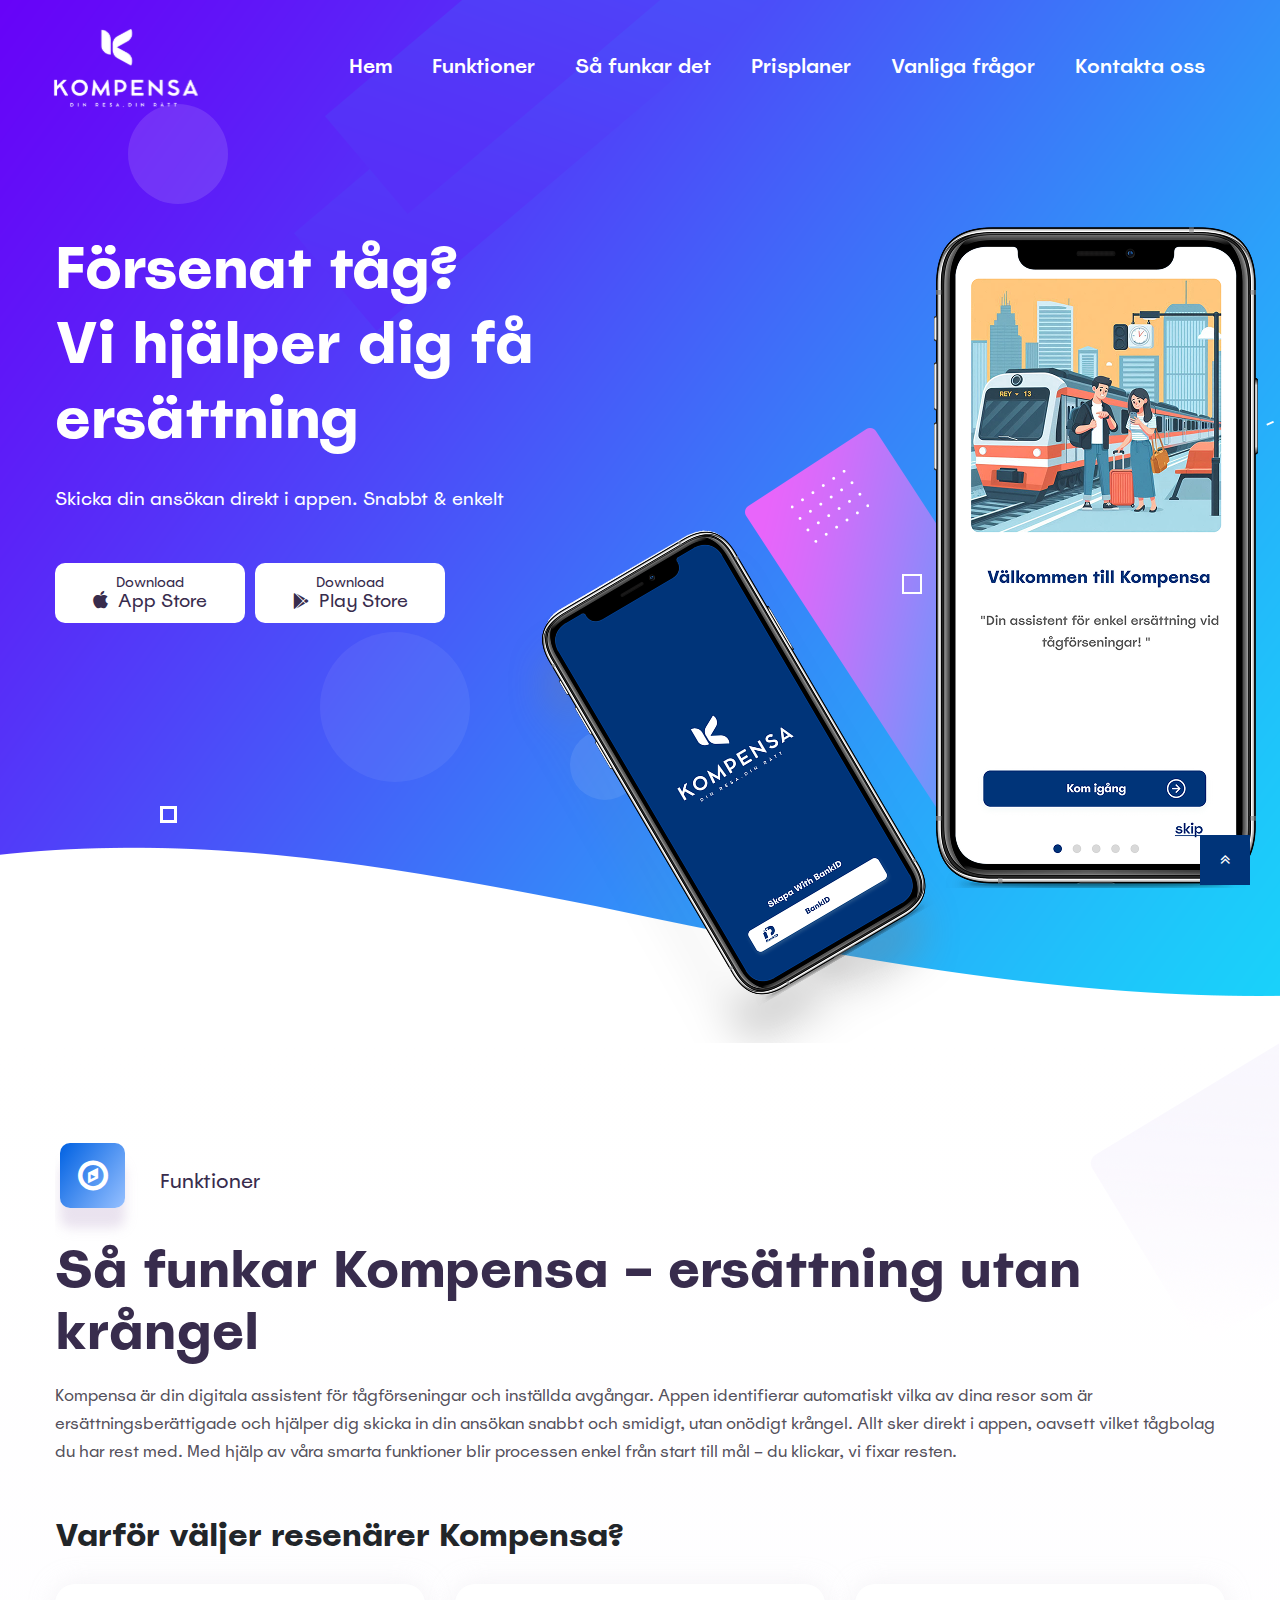
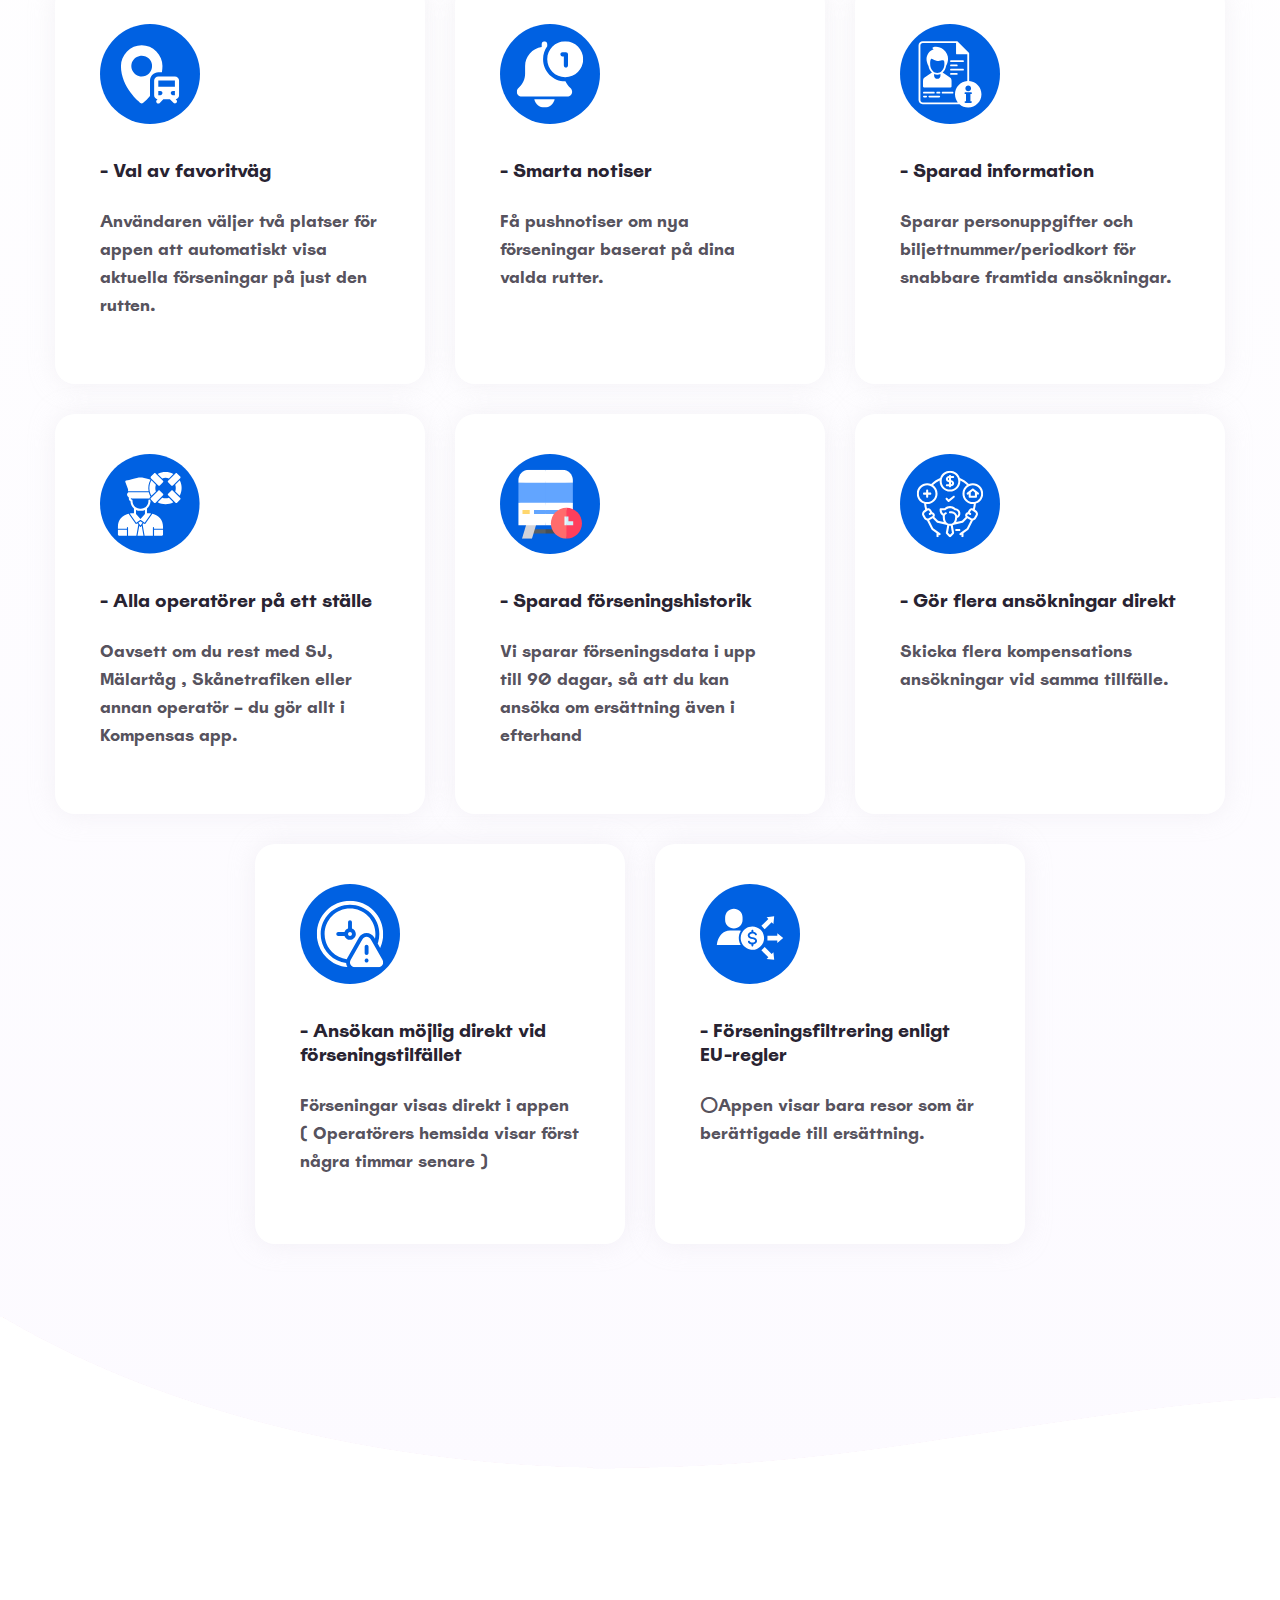
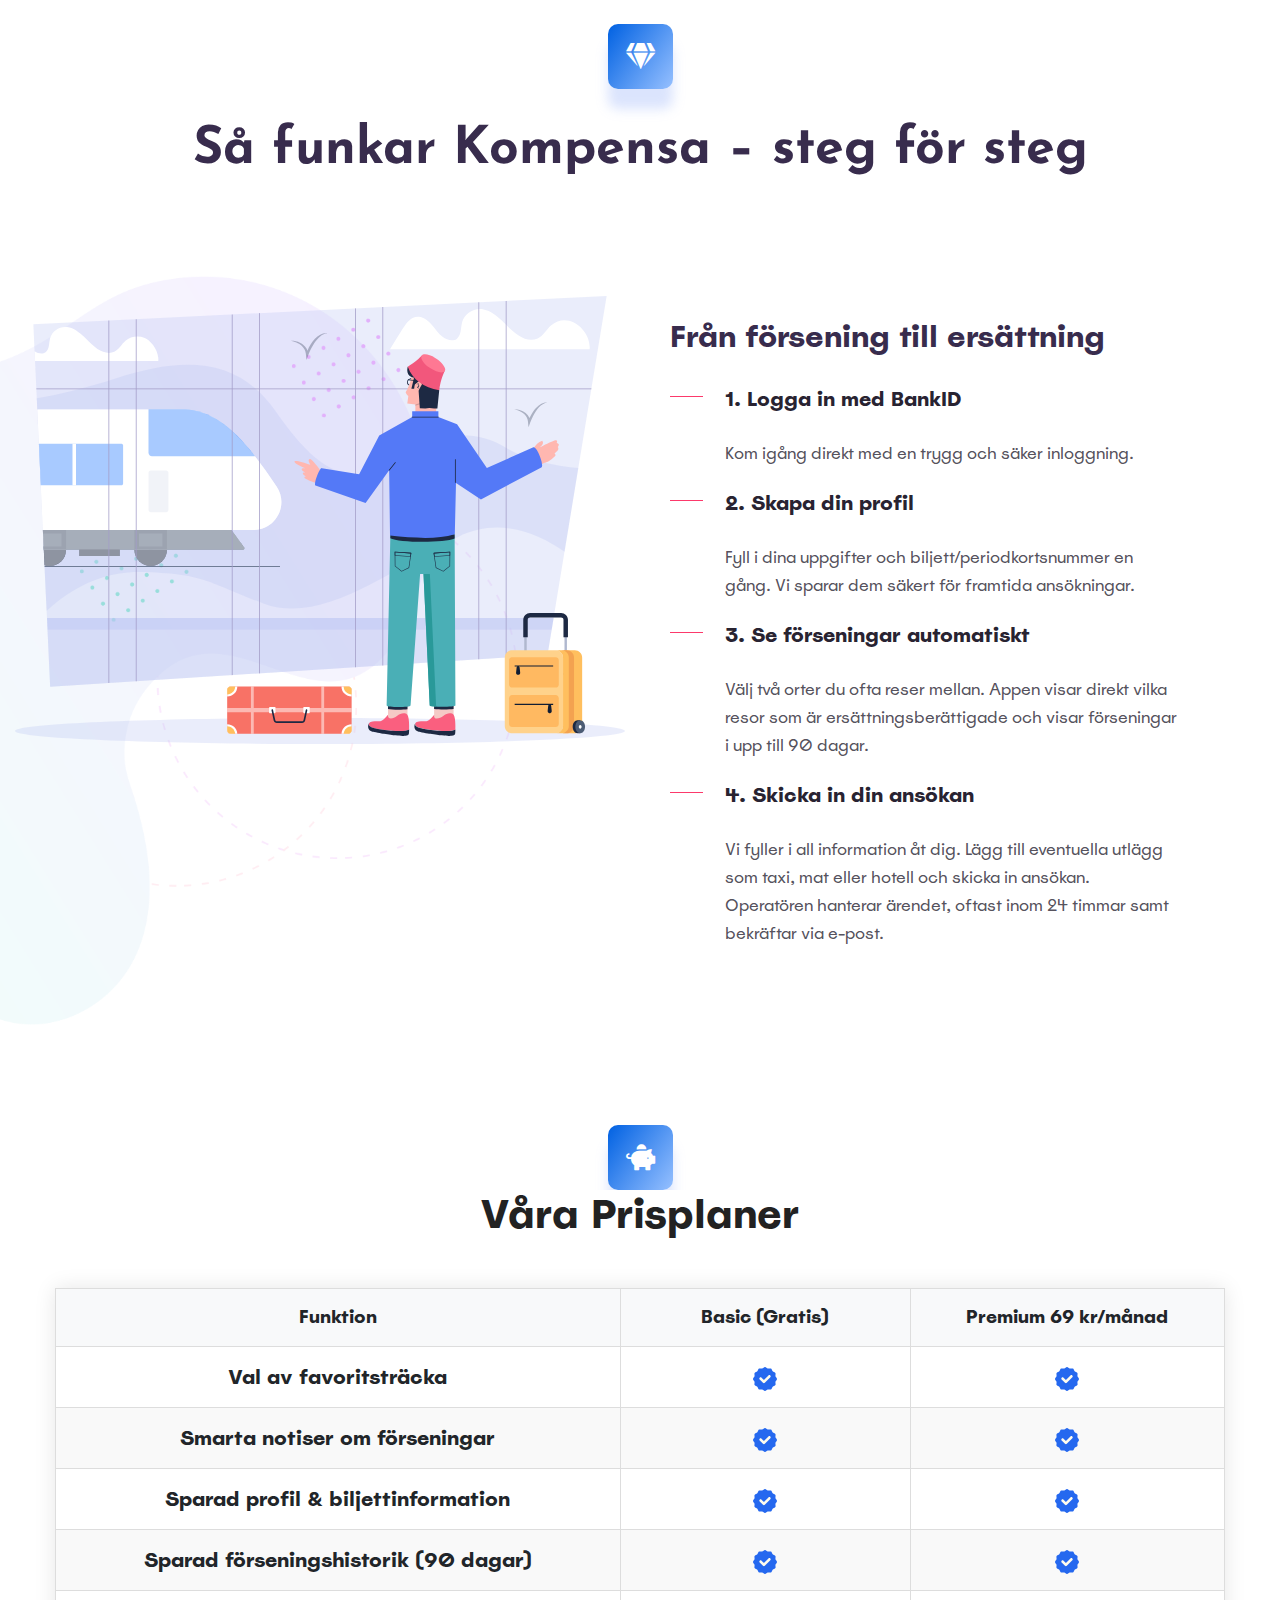
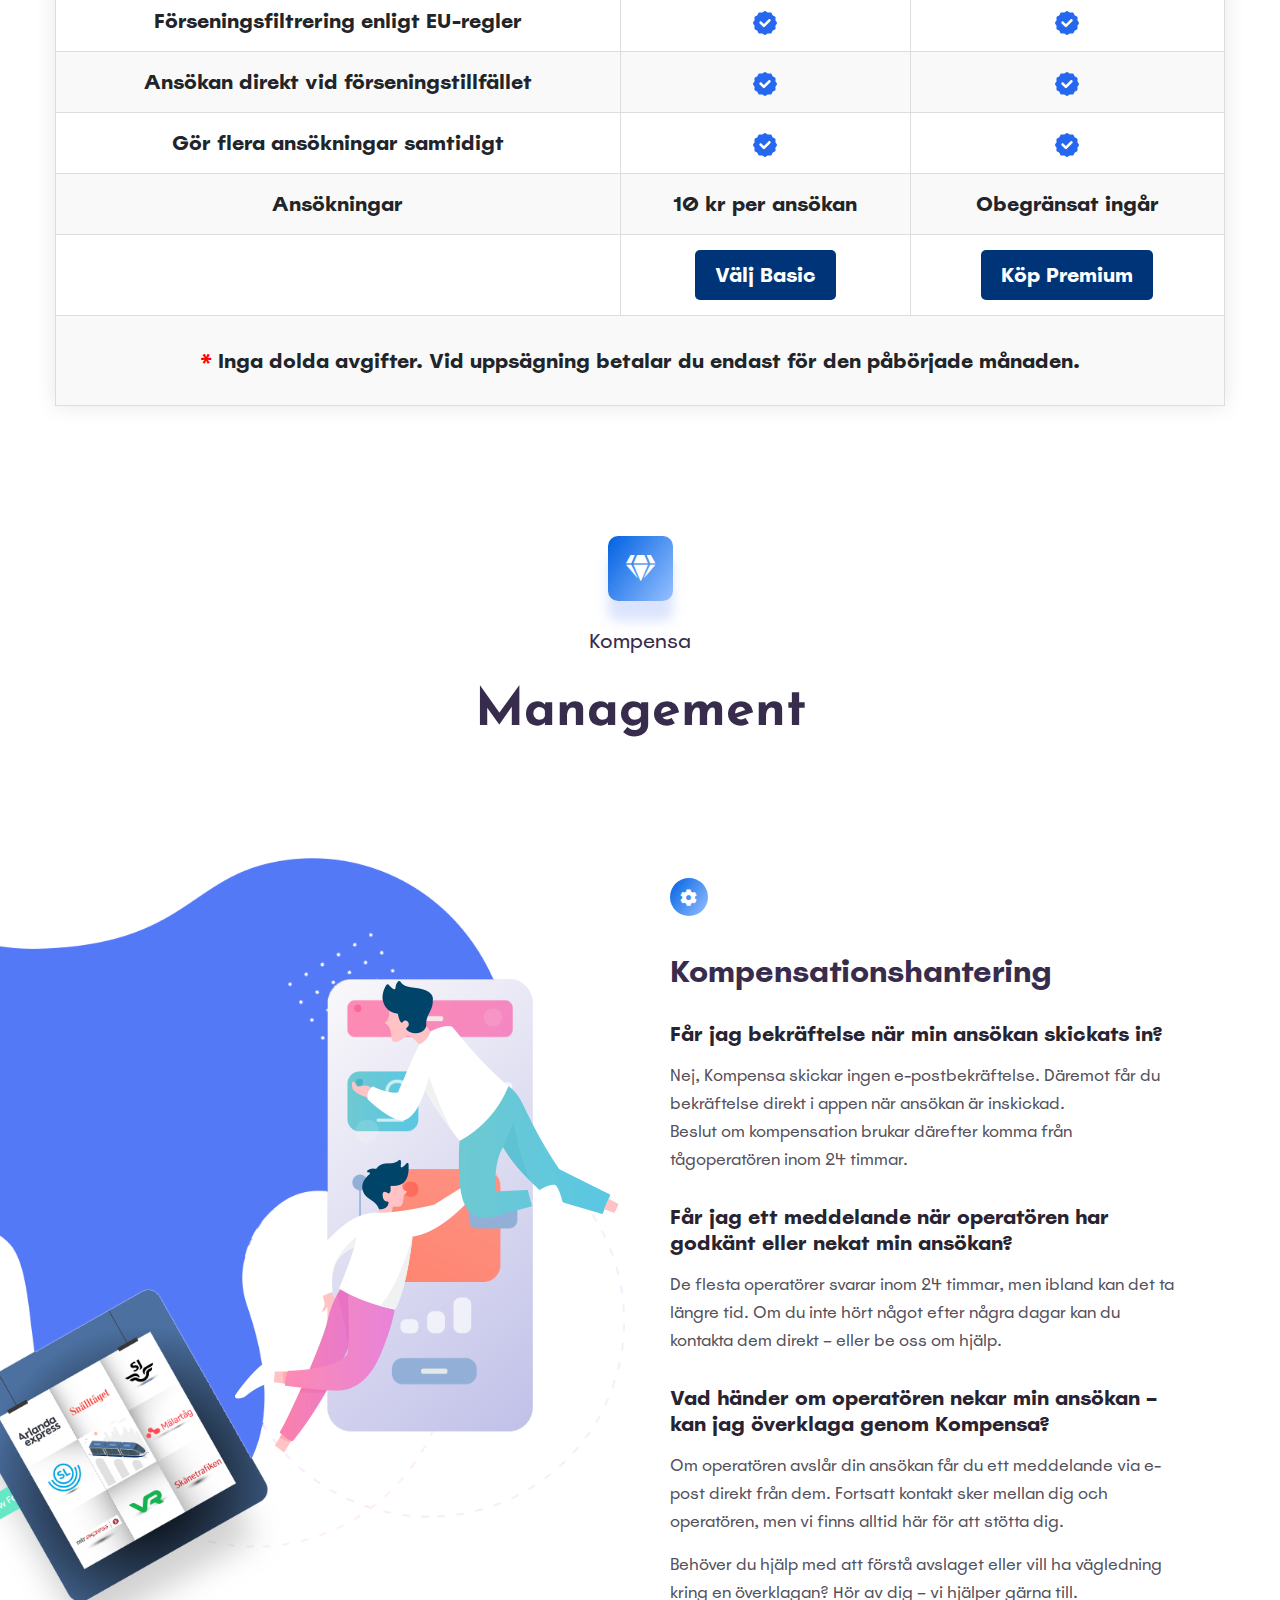
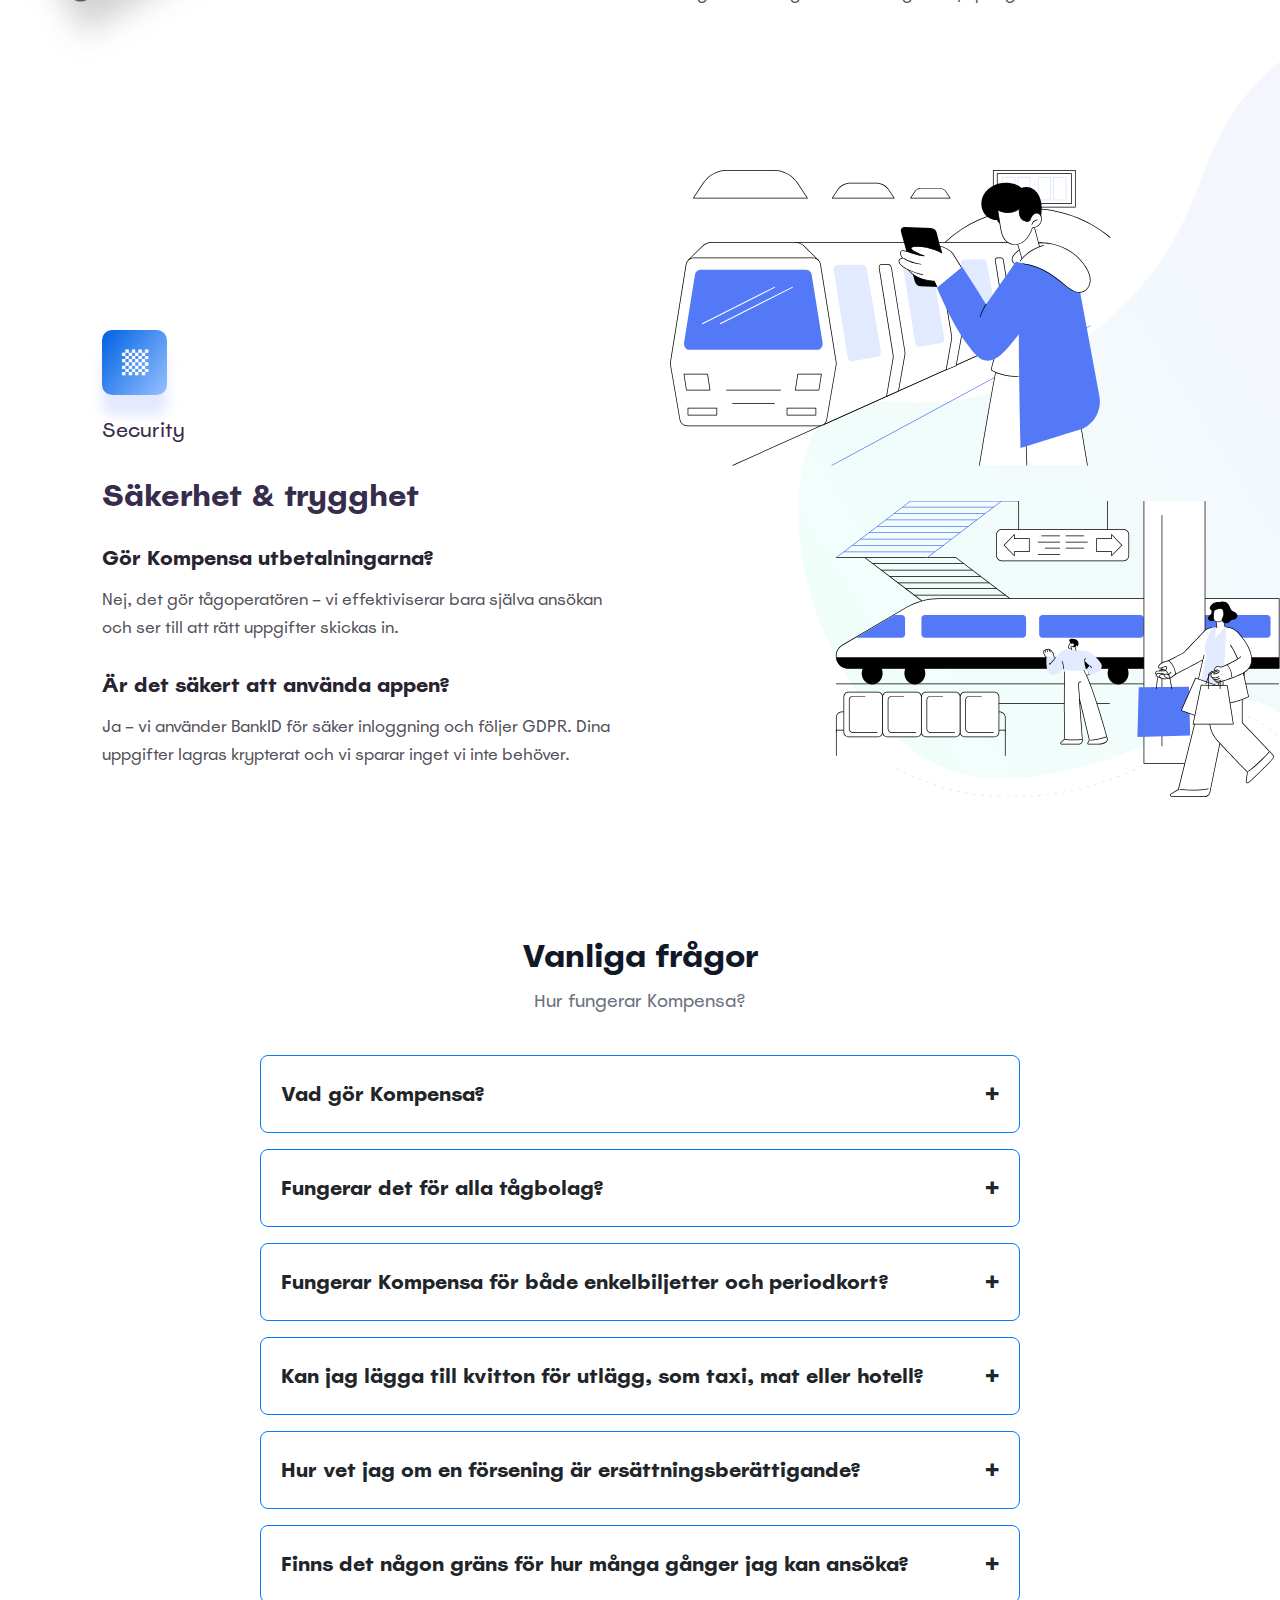
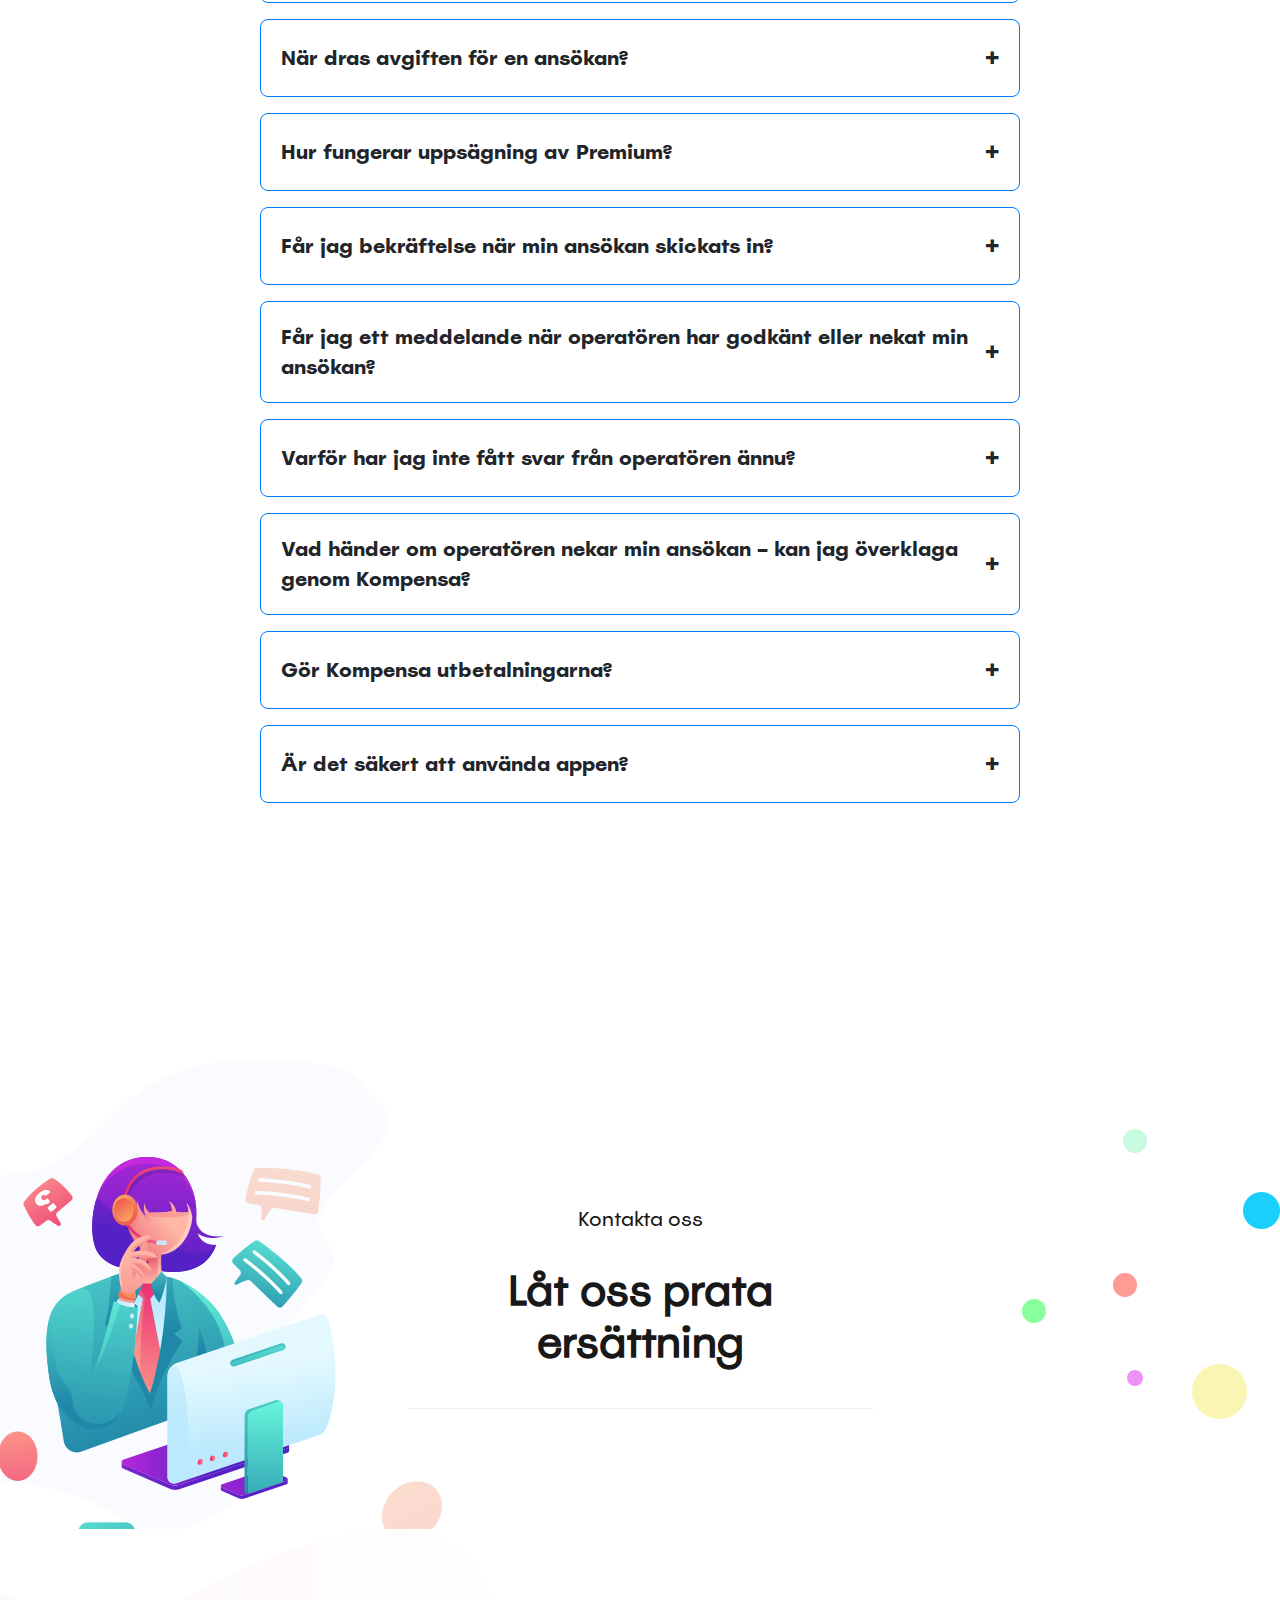
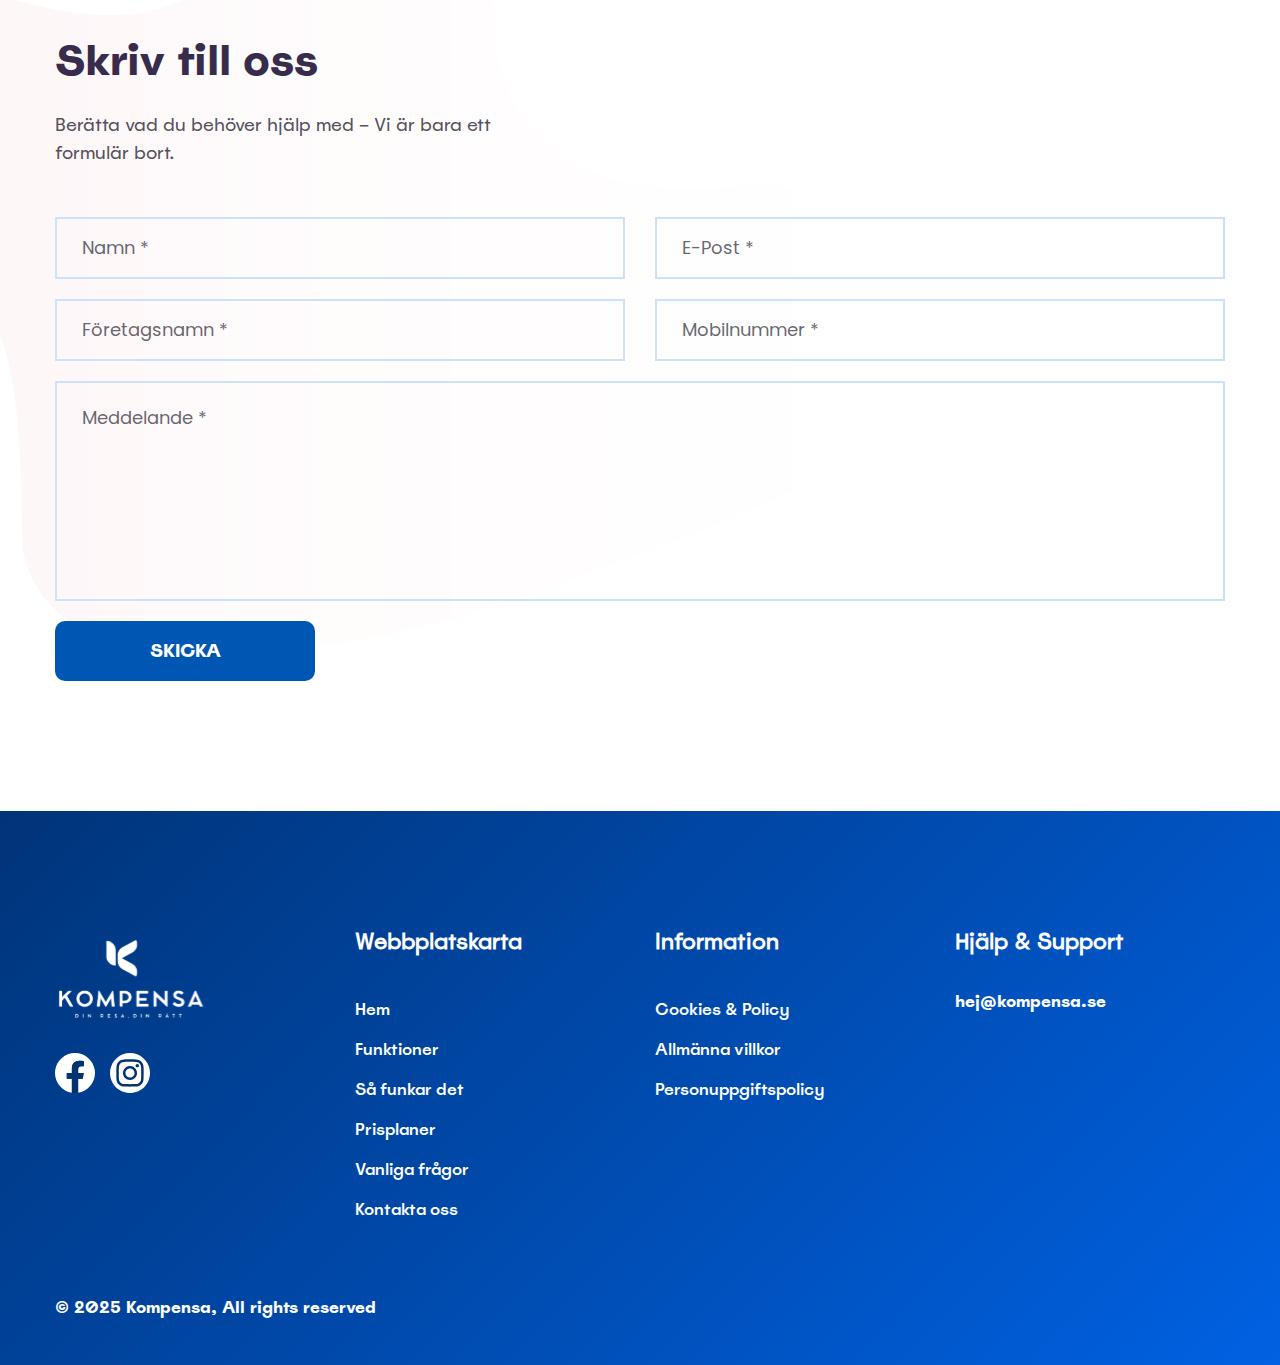
==== commit d8659ec0: "update" ====
--- a/index.html
+++ b/index.html
@@ -257,7 +257,7 @@
     <section class="experience_area ea_2 pt-100" id="funktioner">
         <div class="container">
             <div class="tittle">
-                <h4><i class="fa fa-compass"></i>Så funkar det</h4>
+                <h4><i class="fa fa-compass"></i>Funktioner</h4>
                 <h2 class="pb-20">Så funkar Kompensa – ersättning utan krångel</h2>
 
                 <p>
@@ -352,6 +352,7 @@
         <div class="tittle">
             <span></span>
             <!-- <h6>Kompensa Features</h6> -->
+
             <h2>Så funkar Kompensa – steg för steg</h2>
         </div>
         <div class="row">
--- a/css/style.css
+++ b/css/style.css
@@ -1123,8 +1123,8 @@
 
 .banner_area .theme_btn:hover,
 .banner_area .theme_btn:focus {
-    background: #fc397d;
-    color: #fff;
+    background: #003479;
+    color: #fff !important;
     box-shadow: 0px 45px 75px 0px rgba(103, 103, 105, 0.35);
 }
 
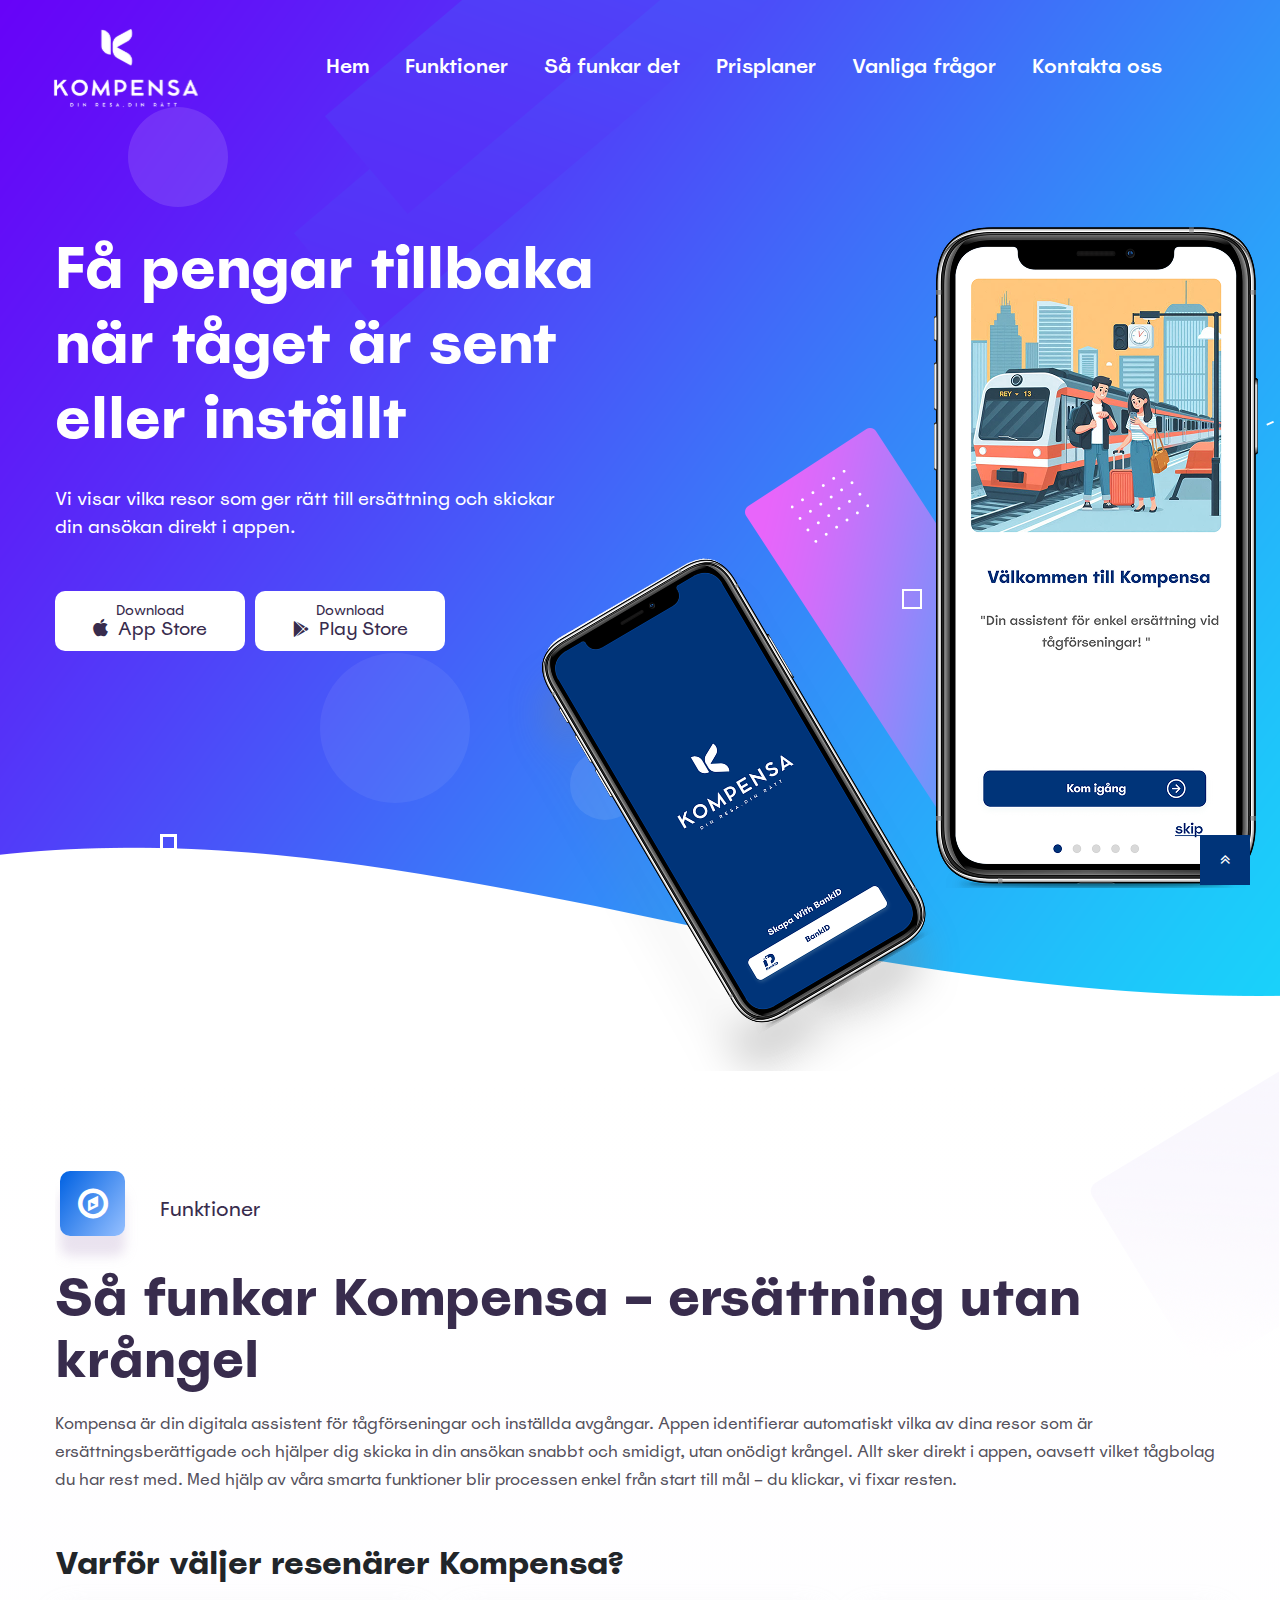
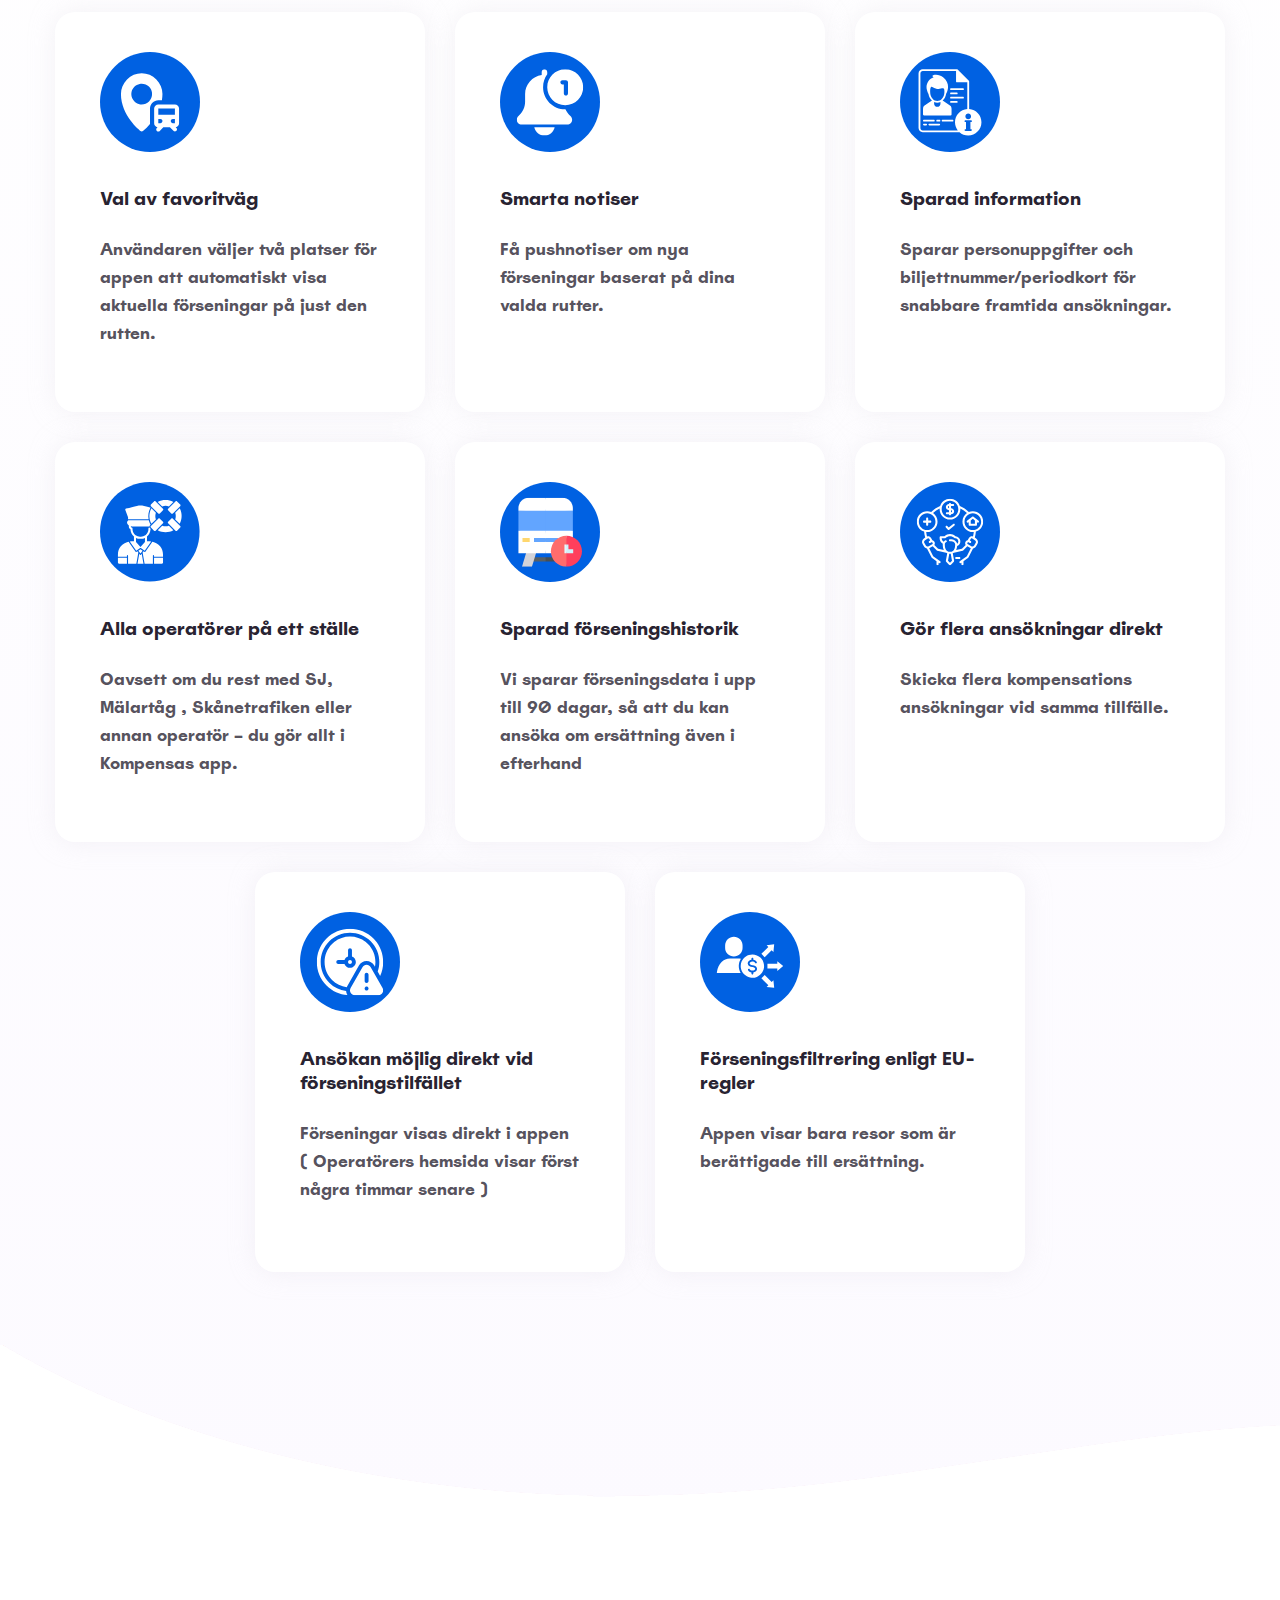
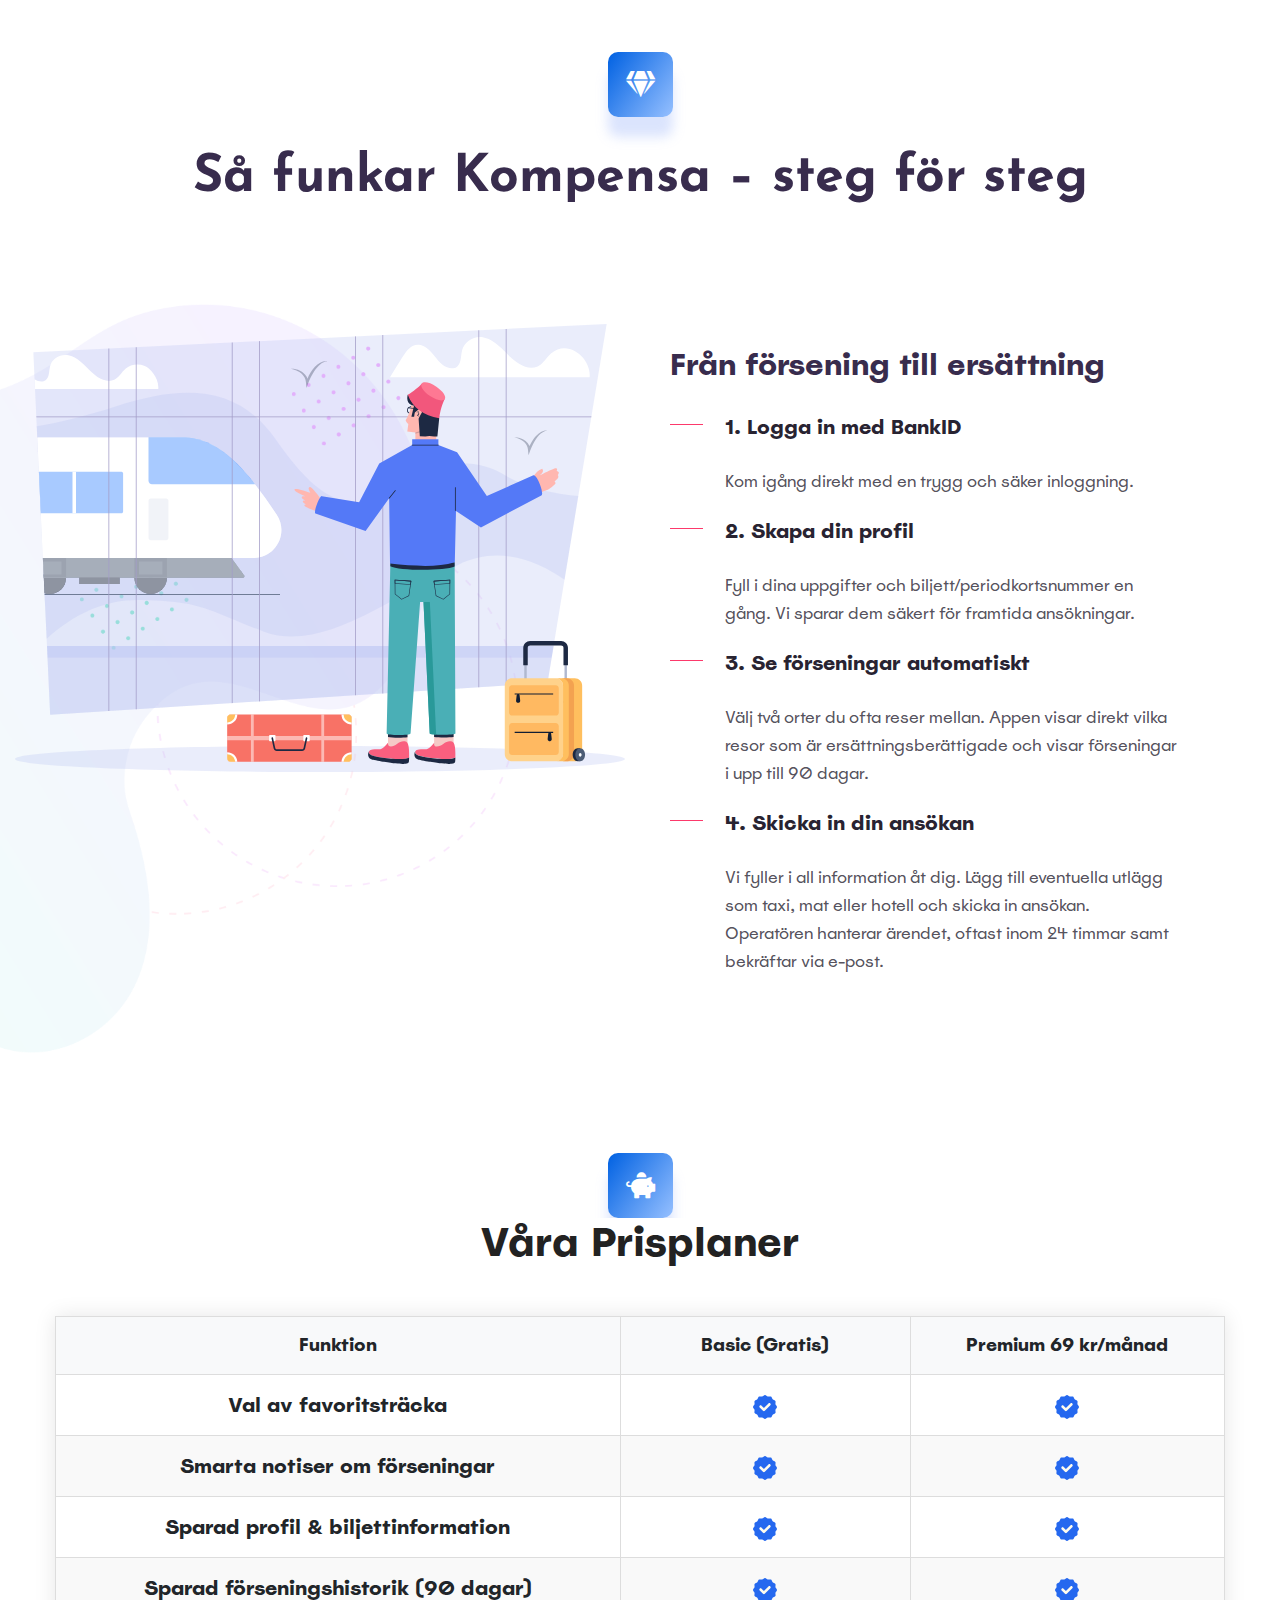
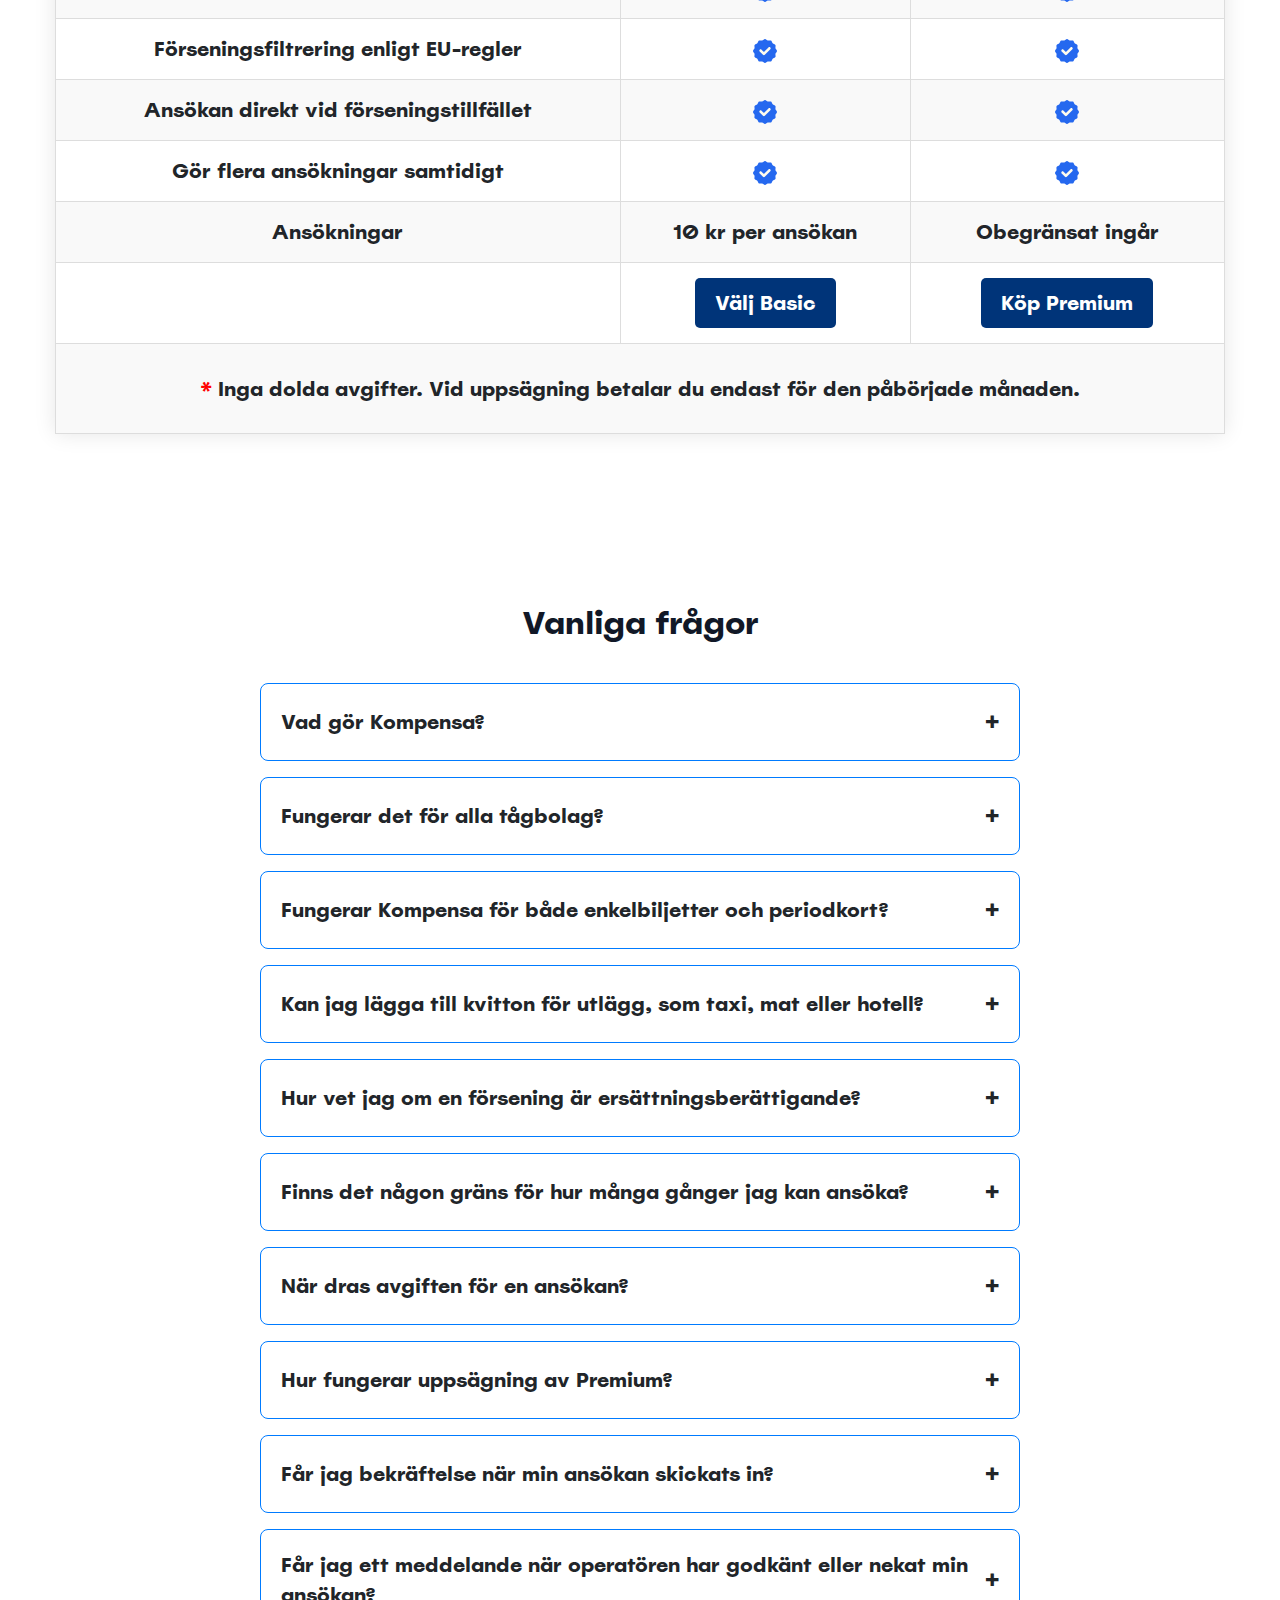
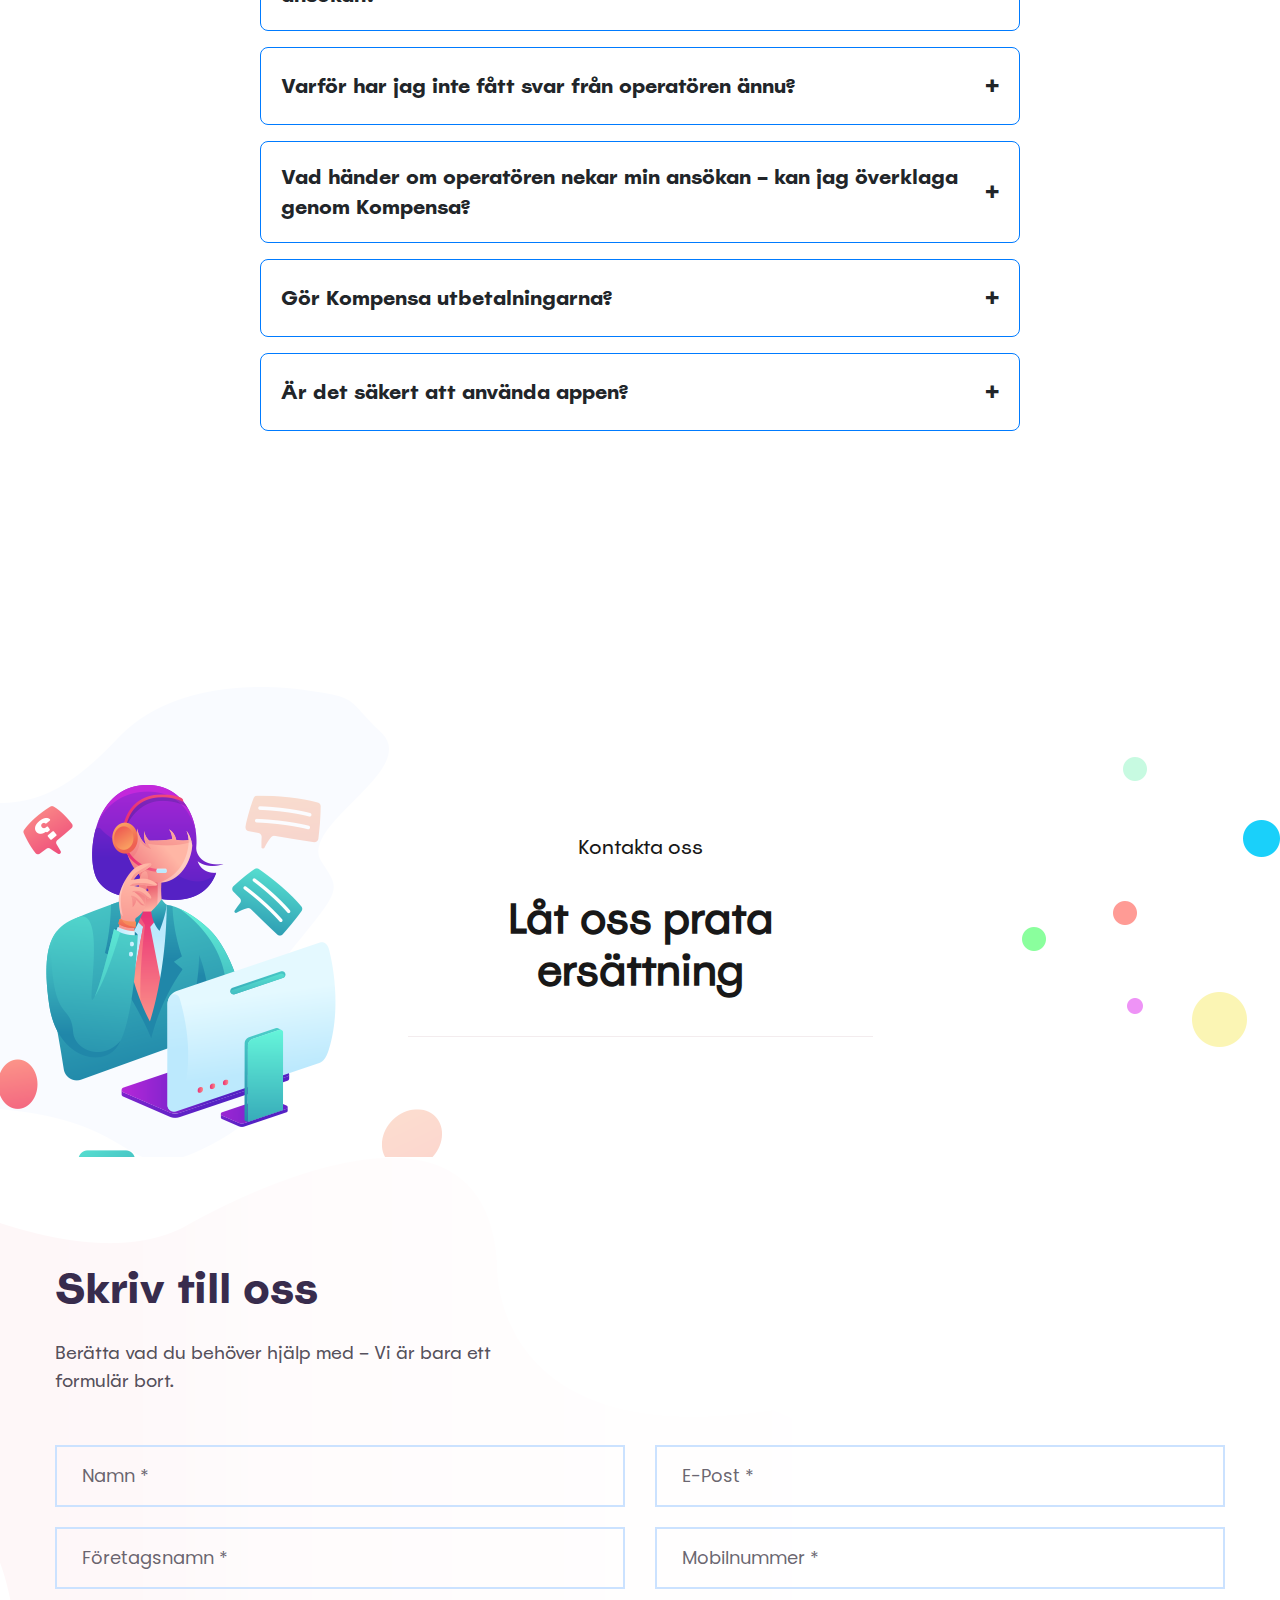
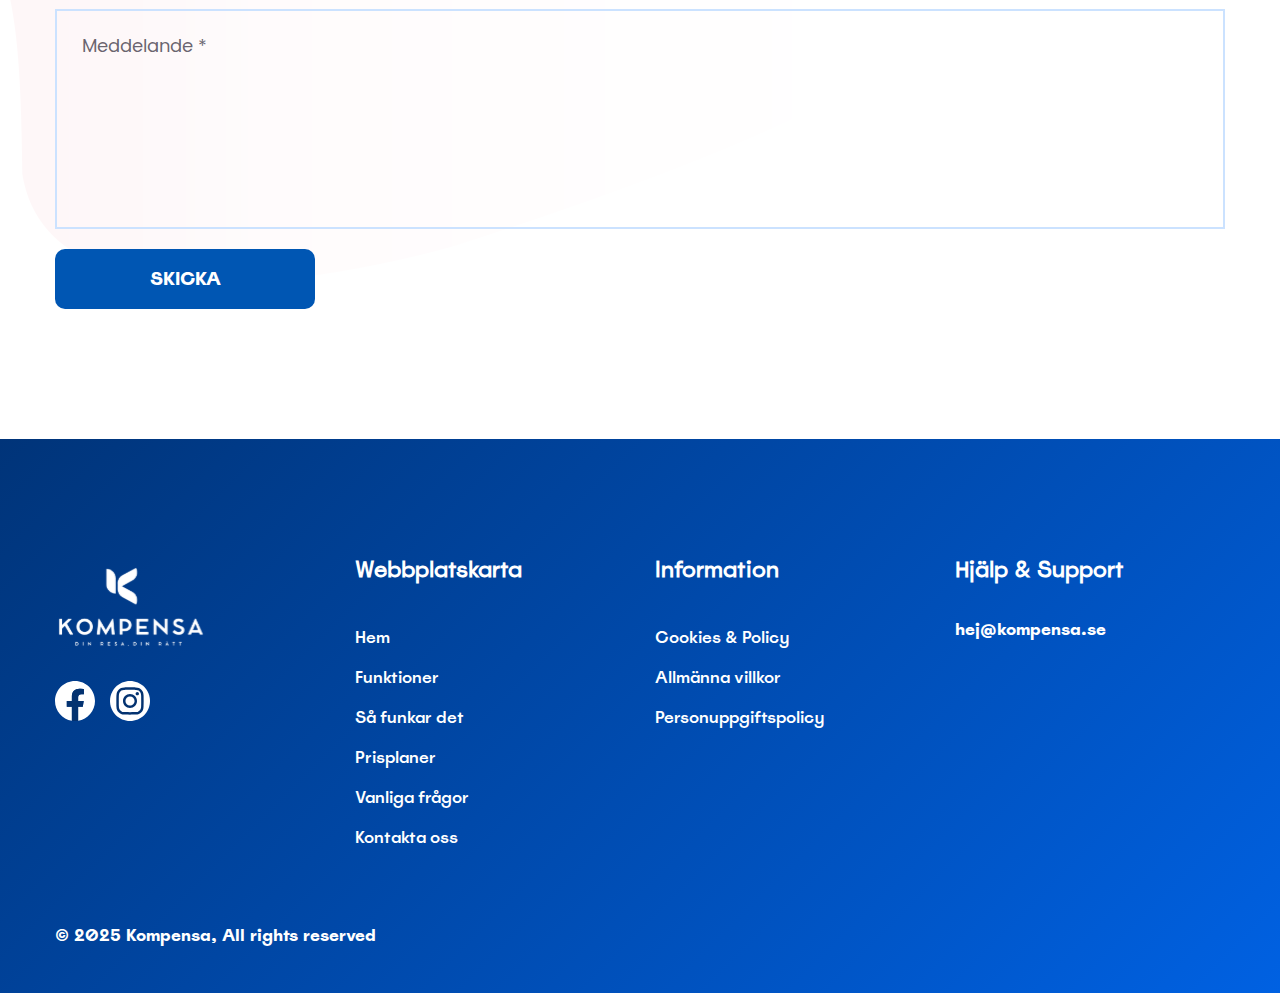
==== commit 4947ff94: "update" ====
--- a/index.html
+++ b/index.html
@@ -234,10 +234,10 @@
         <div class="container">
             <div class="baner_content">
                 <h2 class="wow fadeInUp">
-                    Försenat tåg? <br />Vi hjälper dig få ersättning
+                    Få pengar tillbaka när tåget är sent eller inställt
                 </h2>
                 <p class="wow fadeInUp" data-wow-delay="0.3s">
-                    Skicka din ansökan direkt i appen. Snabbt & enkelt
+                    Vi visar vilka resor som ger rätt till ersättning och skickar din ansökan direkt i appen.
                 </p>
                 <a href="#" class="theme_btn wow fadeInUp" data-wow-delay="0.6s">Download<b><i class="fab fa-apple"></i>App
               Store</b></a>
@@ -266,83 +266,85 @@
                 </p>
             </div>
             <h2 class="pb-30">Varför väljer resenärer Kompensa?</h2>
-            <div class="row">
+            <div  class="row">
+          
                 <!-- Experience -->
-                <div class="col-lg-4 col-md-4">
+                <div class="col-lg-4 col-md-6">
                     <div class="experience">
                         <img src="images/1.svg" style="max-width: 100px" />
-                        <a href="#" class="heding">- Val av favoritväg</a>
+                        <a href="#" class="heding">Val av favoritväg</a>
                         <p>Användaren väljer två platser för appen att automatiskt visa aktuella förseningar på just den rutten.</p>
                         <!-- <p>välj två platser, se förseningar direkt</p> -->
                     </div>
                 </div>
                 <!-- Experience -->
-                <div class="col-lg-4 col-md-4 wow fadeInUp" data-wow-delay="0.3s">
+                <div class="col-lg-4 col-md-6 wow fadeInUp" data-wow-delay="0.3s">
                     <div class="experience">
                         <img src="images/2.svg" style="max-width: 100px" />
-                        <a href="#" class="heding">- Smarta notiser</a>
+                        <a href="#" class="heding">Smarta notiser</a>
                         <p>Få pushnotiser om nya förseningar baserat på dina valda rutter.
                         </p>
                         <!-- <p>Smart notification of new delays on your routes</p> -->
                     </div>
                 </div>
                 <!-- Experience -->
-                <div class="col-lg-4 col-md-4 wow fadeInUp" data-wow-delay="0.6s">
+                <div class="col-lg-4 col-md-6 wow fadeInUp" data-wow-delay="0.6s">
                     <div class="experience">
                         <img src="images/personal.svg" style="max-width: 100px" />
-                        <a href="#" class="heding">- Sparad information</a>
+                        <a href="#" class="heding">Sparad information</a>
                         <p>Sparar personuppgifter och biljettnummer/periodkort för snabbare framtida ansökningar.</p>
                     </div>
                 </div>
 
-            </div>
-            <div class="row">
-                <div class="col-lg-4 col-md-4 wow fadeInUp" data-wow-delay="0.3s">
+           
+            
+                <div class="col-lg-4 col-md-6 wow fadeInUp" data-wow-delay="0.3s">
                     <div class="experience">
                         <img src="images/operator.svg" style="max-width: 100px" />
-                        <a href="#" class="heding">- Alla operatörer på ett ställe</a>
+                        <a href="#" class="heding">Alla operatörer på ett ställe</a>
                         <p>Oavsett om du rest med SJ, Mälartåg , Skånetrafiken eller annan operatör – du gör allt i Kompensas app.</p>
                     </div>
                 </div>
                 <!-- Experience -->
-                <div class="col-lg-4 col-md-4">
+                <div class="col-lg-4 col-md-6">
                     <div class="experience">
                         <img src="images/history.svg" style="max-width: 100px" />
-                        <a href="#" class="heding">- Sparad förseningshistorik </a>
+                        <a href="#" class="heding">Sparad förseningshistorik </a>
                         <p>Vi sparar förseningsdata i upp till 90 dagar, så att du kan ansöka om ersättning även i efterhand</p>
                     </div>
                 </div>
                 <!-- Experience -->
-                <div class="col-lg-4 col-md-4 wow fadeInUp" data-wow-delay="0.3s">
+                <div class="col-lg-4 col-md-6 wow fadeInUp" data-wow-delay="0.3s">
                     <div class="experience">
                         <img src="images/6.svg" style="max-width: 100px" />
-                        <a href="#" class="heding">- Gör flera ansökningar direkt</a>
+                        <a href="#" class="heding">Gör flera ansökningar direkt</a>
                         <p>Skicka flera kompensations ansökningar vid samma tillfälle.</p>
                     </div>
                 </div>
-            </div>
-            <div class="row">
+            
+            
                 <!-- Experience -->
-                <div class="col-2"></div>
-                <div class="col-lg-4 col-md-4 wow fadeInUp" data-wow-delay="0.6s">
+                <div class="col-lg-2"></div>
+                <div class="col-lg-4 col-md-6 wow fadeInUp" data-wow-delay="0.6s">
                     <div class="experience">
                         <img src="images/7.svg" style="max-width: 100px" />
-                        <a href="#" class="heding">- Ansökan möjlig direkt vid
+                        <a href="#" class="heding">Ansökan möjlig direkt vid
                 förseningstilfället</a>
                         <p>Förseningar visas direkt i appen ( Operatörers hemsida visar först några timmar senare )</p>
                         <!-- <p>Gör flera ersättningsansökningar samtidigt, Gör din ersättningsansökan direkt vid förseningar, Möjlighet att lägga till kostnader för mat, hotell & taxi till ersättningsansökan</p> -->
                         <!-- <a href="#" class="read_more"><i class="fas fa-chevron-right"></i><span>Discover</span></a> -->
                     </div>
                 </div>
-                <div class="col-lg-4 col-md-4 wow fadeInUp" data-wow-delay="0.3s">
+                <div class="col-lg-4 col-md-6 wow fadeInUp" data-wow-delay="0.3s">
                     <div class="experience">
                         <img src="images/8.svg" style="max-width: 100px" />
-                        <a href="#" class="heding">- Förseningsfiltrering enligt
+                        <a href="#" class="heding">Förseningsfiltrering enligt
                 EU-regler</a>
-                        <p>○Appen visar bara resor som är berättigade till ersättning.</p>
-                    </div>
-                </div>
-                <div class="col-2"></div>
+                        <p>Appen visar bara resor som är berättigade till ersättning.</p>
+                    </div>
+                </div>
+                <div class="col-lg-2"></div>
+           
             </div>
         </div>
     </section>
@@ -498,7 +500,7 @@
     </section> -->
     <!-- Aoop Powerful Features -->
 
-    <section class="powerful_features pf_3 pt-100">
+    <!-- <section class="powerful_features pf_3 pt-100">
         <div class="tittle">
             <span></span>
             <h6>Kompensa</h6>
@@ -533,18 +535,13 @@
                     <p style="padding-top: 15px">
                         Behöver du hjälp med att förstå avslaget eller vill ha vägledning kring en överklagan? Hör av dig – vi hjälper gärna till.
                     </p>
-                    <!-- <ul class="creating_list">
-                        <li>Creating new offerings that generate value for businesses</li>
-                        <li>We work in partnership with our clients </li>
-                        <li>Be the first to know about critical events as they happen</li>
-                    </ul>
-                    <a href="#" class="theme_btn">Explore More</a> -->
-                </div>
-            </div>
-        </div>
-    </section>
-
-    <section class="powerful_features pf_2">
+                    
+                </div>
+            </div>
+        </div>
+    </section> -->
+
+    <!-- <section class="powerful_features pf_2">
         <div class="row">
             <div class="col-xl-6 order-xl-last screen_img wow slideInRight">
                 <img src="images/safe.svg" alt />
@@ -562,16 +559,11 @@
                     <p style="padding-top: 15px">
                         Ja – vi använder BankID för säker inloggning och följer GDPR. Dina uppgifter lagras krypterat och vi sparar inget vi inte behöver.
                     </p>
-                    <!-- <ul class="creating_list">
-                        <li>Creating new offerings that generate value for businesses</li>
-                        <li>We work in partnership with our clients </li>
-                        <li>Be the first to know about critical events as they happen</li>
-                    </ul>
-                    <a href="#" class="theme_btn">Explore More</a> -->
-                </div>
-            </div>
-        </div>
-    </section>
+                    
+                </div>
+            </div>
+        </div>
+    </section> -->
 
     <section id="faq-section" class="pt-100">
         <div class="container">
@@ -579,7 +571,7 @@
                 <div class="faq-container">
                     <div class="faq-header">
                         <h2>Vanliga frågor</h2>
-                        <p>Hur fungerar Kompensa?</p>
+
                     </div>
 
                     <div class="faq-item">
--- a/css/style.css
+++ b/css/style.css
@@ -11,7 +11,6 @@
 is the file you need to edit to change the look of the
 theme.
 ------------------------------------------------------- */
-
 
 /* ======================================================
 @Template Name: Aoop 
@@ -38,15 +37,11 @@
 16/ Responsive 
 ===================================================== */
 
-
 /*----------------------------------------------------*/
 
-
 /*font Variables*/
 
-
 /*Color Variables*/
-
 
 /* Button Style */
 
@@ -61,169 +56,167 @@
 @import url(../vendors/jquery-ui/jquery-ui.min.css);
 @import url("https://fonts.googleapis.com/css?family=Josefin+Sans:400,600,700|Poppins:400,500,600,700&display=swap");
 @font-face {
-    font-family: "SpoofTrial-Bold";
-    src: url('fonts/SpoofTrial-Bold.otf') format("opentype");
+  font-family: "SpoofTrial-Bold";
+  src: url("fonts/SpoofTrial-Bold.otf") format("opentype");
 }
 
 @font-face {
-    font-family: "SpoofTrial-Medium";
-    src: url('fonts/SpoofTrial-Medium.otf') format("opentype");
+  font-family: "SpoofTrial-Medium";
+  src: url("fonts/SpoofTrial-Medium.otf") format("opentype");
 }
 
 @font-face {
-    font-family: "SpoofTrial-Regular";
-    src: url('fonts/SpoofTrial-Regular.otf') format("opentype");
+  font-family: "SpoofTrial-Regular";
+  src: url("fonts/SpoofTrial-Regular.otf") format("opentype");
 }
 
 .main_header_area.navbar_fixed {
-    background: linear-gradient(135deg, #003479, #0061E2) !important;
+  background: linear-gradient(135deg, #003479, #0061e2) !important;
 }
 
 .theme_btn {
-    color: #382c4d !important;
-    text-align: center;
-    font: 500 18px/60px "spoofTrial-Bold", sans-serif;
-    display: inline-block;
-    padding: 0 20px;
-    background-color: #fff;
-    background-size: 200% auto;
-    z-index: 1;
-    border-radius: 10px;
-    text-transform: uppercase;
-    min-width: 160px;
-    height: 60px;
+  color: #382c4d !important;
+  text-align: center;
+  font: 500 18px/60px "spoofTrial-Bold", sans-serif;
+  display: inline-block;
+  padding: 0 20px;
+  background-color: #fff;
+  background-size: 200% auto;
+  z-index: 1;
+  border-radius: 10px;
+  text-transform: uppercase;
+  min-width: 160px;
+  height: 60px;
 }
 
 .theme_btn1 {
-    color: #fff !important;
-    text-align: center;
-    font: 500 18px/60px "spoofTrial-Bold", sans-serif;
-    display: inline-block;
-    padding: 0 20px;
-    background-color: #0056b3;
-    background-size: 200% auto;
-    z-index: 1;
-    border-radius: 10px;
-    text-transform: uppercase;
-    min-width: 260px;
-    height: 60px;
-    border: transparent;
+  color: #fff !important;
+  text-align: center;
+  font: 500 18px/60px "spoofTrial-Bold", sans-serif;
+  display: inline-block;
+  padding: 0 20px;
+  background-color: #0056b3;
+  background-size: 200% auto;
+  z-index: 1;
+  border-radius: 10px;
+  text-transform: uppercase;
+  min-width: 260px;
+  height: 60px;
+  border: transparent;
 }
 
 .theme_btn:hover,
 .theme_btn:focus {
-    color: #fff;
-    background-position: right center;
-}
-
+  color: #fff;
+  background-position: right center;
+}
 
 /* tittle */
 
 .tittle {
-    display: block;
-    overflow: hidden;
-    text-align: center;
+  display: block;
+  overflow: hidden;
+  text-align: center;
 }
 
 .tittle span {
-    border-radius: 10px;
-    background-image: -webkit-linear-gradient(145deg, #003479 0%, #96c0ff 0%, #0061E2 100%);
-    box-shadow: 0px 20px 12px 0px rgba(151, 177, 248, 0.35);
-    width: 65px;
-    height: 65px;
-    line-height: 65px;
-    display: block;
-    margin: 0 auto;
-    color: #fff;
-    font-size: 26px;
-    font-weight: 900;
-    font-family: "Font Awesome 5 Free";
-    text-align: center;
+  border-radius: 10px;
+  background-image: -webkit-linear-gradient(
+    145deg,
+    #003479 0%,
+    #96c0ff 0%,
+    #0061e2 100%
+  );
+  box-shadow: 0px 20px 12px 0px rgba(151, 177, 248, 0.35);
+  width: 65px;
+  height: 65px;
+  line-height: 65px;
+  display: block;
+  margin: 0 auto;
+  color: #fff;
+  font-size: 26px;
+  font-weight: 900;
+  font-family: "Font Awesome 5 Free";
+  text-align: center;
 }
 
 .tittle h6 {
-    font: 500 20px/1 "spoofTrial-Regular", sans-serif;
-    color: #382c4d;
-    padding-top: 30px;
+  font: 500 20px/1 "spoofTrial-Regular", sans-serif;
+  color: #382c4d;
+  padding-top: 30px;
 }
 
 .tittle h2 {
-    font: 600 42px/52px "Josefin Sans", sans-serif;
-    color: #382c4d;
-    padding-top: 35px;
-    display: block;
-}
-
+  font: 600 42px/52px "Josefin Sans", sans-serif;
+  color: #382c4d;
+  padding-top: 35px;
+  display: block;
+}
 
 /* tittle */
 
-
 /* Scroll Top */
 
 .scroll-top {
-    position: fixed;
-    right: 30px;
-    bottom: 15px;
-    height: 50px;
-    width: 50px;
-    cursor: pointer;
-    background: #003479;
-    border: 0;
-    box-shadow: none;
-    z-index: 999;
-    color: #fff;
+  position: fixed;
+  right: 30px;
+  bottom: 15px;
+  height: 50px;
+  width: 50px;
+  cursor: pointer;
+  background: #003479;
+  border: 0;
+  box-shadow: none;
+  z-index: 999;
+  color: #fff;
 }
 
 .scroll-top:hover,
 .scroll-top:focus {
-    background: #003479;
-}
-
+  background: #003479;
+}
 
 /* Preloader */
 
 .preloader {
-    position: fixed;
-    left: 0px;
-    top: 0px;
-    width: 100%;
-    height: 100%;
-    z-index: 999999;
-    background-color: #ffffff;
-    background-position: center center;
-    background-repeat: no-repeat;
-    background-image: url("../images/logo.png");
-    animation: heartbeat 0.5s cubic-bezier(0.245, 0.325, 0.51, 1.305) infinite alternate;
-}
-
+  position: fixed;
+  left: 0px;
+  top: 0px;
+  width: 100%;
+  height: 100%;
+  z-index: 999999;
+  background-color: #ffffff;
+  background-position: center center;
+  background-repeat: no-repeat;
+  background-image: url("../images/logo.png");
+  animation: heartbeat 0.5s cubic-bezier(0.245, 0.325, 0.51, 1.305) infinite
+    alternate;
+}
 
 /* Alimation */
 
 .lfa {
-    animation: float-bob-x2 infinite 15s linear;
+  animation: float-bob-x2 infinite 15s linear;
 }
 
 .lfar {
-    animation: float-bob-x3 infinite 15s linear;
+  animation: float-bob-x3 infinite 15s linear;
 }
 
 .lfup {
-    animation: float-bob-y infinite 2s linear;
-}
-
+  animation: float-bob-y infinite 2s linear;
+}
 
 /* Alimation */
 
-
 /*----------------------------------------------------*/
 
-
 /*Prefix Styles*/
 
 body {
-    font-family: "spoofTrial-Regular", sans-serif;
-    /*Section Fix*/
-    /*Ancore*/
+  font-family: "spoofTrial-Regular", sans-serif;
+  /*Section Fix*/
+  /*Ancore*/
 }
 
 body h1,
@@ -232,51 +225,51 @@
 body h4,
 body h5,
 body h6 {
-    margin: 0;
+  margin: 0;
 }
 
 body p {
-    color: rgba(40, 35, 49, 0.8);
-    margin: 0;
-    font: 400 16px/28px "spoofTrial-Regular", sans-serif;
+  color: rgba(40, 35, 49, 0.8);
+  margin: 0;
+  font: 400 16px/28px "spoofTrial-Regular", sans-serif;
 }
 
 body ul {
-    margin: 0;
-    padding: 0;
+  margin: 0;
+  padding: 0;
 }
 
 body ul li {
-    list-style: none;
+  list-style: none;
 }
 
 body section.row,
 body header.row,
 body footer.row {
-    margin: 0;
+  margin: 0;
 }
 
 body #success {
-    display: none;
+  display: none;
 }
 
 body #error {
-    display: none;
+  display: none;
 }
 
 body iframe {
-    border: none;
+  border: none;
 }
 
 body i:before {
-    margin-left: 0px !important;
+  margin-left: 0px !important;
 }
 
 body a,
 body .btn,
 body button {
-    outline: none;
-    transition: all 300ms linear 0s;
+  outline: none;
+  transition: all 300ms linear 0s;
 }
 
 body a:before,
@@ -285,7 +278,7 @@
 body .btn:after,
 body button:before,
 body button:after {
-    transition: all 300ms linear 0s;
+  transition: all 300ms linear 0s;
 }
 
 body a:focus,
@@ -294,4027 +287,4227 @@
 body .btn:hover,
 body button:focus,
 body button:hover {
-    outline: none;
-    text-decoration: none;
-    transition: all 300ms linear 0s;
-}
-
+  outline: none;
+  text-decoration: none;
+  transition: all 300ms linear 0s;
+}
 
 /* post_select */
 
 .post_select {
+  position: relative;
+  background: #fff;
+  border: 0;
+  box-shadow: none;
+  outline: none;
+  font: 400 16px/40px "spoofTrial-Regular", sans-serif;
+  padding: 0 30px;
+  height: auto;
+  border-radius: 0;
+  color: rgba(0, 0, 0, 0.6);
+  min-width: 150px;
+  background-color: transparent;
+}
+
+.post_select:after {
+  display: none;
+}
+
+.post_select:before {
+  content: "";
+  position: absolute;
+  top: 0;
+  right: 20px;
+  font: normal normal normal 18px/40px FontAwesome;
+  color: #6b6b6b;
+}
+
+.post_select .list {
+  width: 100%;
+  border-radius: 0;
+  margin: 0;
+  border: 0;
+  box-shadow: none;
+  outline: none;
+  box-shadow: 1px 0px 7px 0px rgba(22, 43, 70, 0.1);
+}
+
+.post_select .list li {
+  border-bottom: 1px solid rgba(0, 0, 0, 0.05);
+  color: #382c4d;
+}
+
+/*----------------------------------------------------*/
+
+/* Move frame*/
+
+@keyframes moveRound {
+  0% {
+    background-color: #eee3ff;
+    left: -24px;
+    top: 0px;
+  }
+  25% {
+    background-color: #feddfc;
+    left: 100px;
+    top: 0px;
+  }
+  50% {
+    background-color: #efe4ff;
+    left: 100px;
+    top: 100px;
+  }
+  75% {
+    background-color: #e2fcf4;
+    left: -24px;
+    top: 200px;
+  }
+  100% {
+    background-color: #eee3ff;
+    left: -24px;
+    top: 0px;
+  }
+}
+
+@-webkit-keyframes moveRound {
+  0% {
+    background-color: #eee3ff;
+    left: -24px;
+    top: 0px;
+  }
+  25% {
+    background-color: #feddfc;
+    left: 100px;
+    top: 0px;
+  }
+  50% {
+    background-color: #efe4ff;
+    left: 100px;
+    top: 200px;
+  }
+  75% {
+    background-color: #e2fcf4;
+    left: -24px;
+    top: 100px;
+  }
+  100% {
+    background-color: #eee3ff;
+    left: -24px;
+    top: 0px;
+  }
+}
+
+@keyframes moveShap {
+  0% {
+    left: 0px;
+    top: 0px;
+  }
+  25% {
+    left: 100px;
+    top: 0px;
+  }
+  50% {
+    left: 100px;
+    top: 100px;
+  }
+  75% {
+    left: 0px;
+    top: 200px;
+  }
+  100% {
+    left: 0px;
+    top: 0px;
+  }
+}
+
+@keyframes moveShap2 {
+  0% {
+    right: 230px;
+    top: 85px;
+  }
+  25% {
+    right: 100px;
+    top: 85px;
+  }
+  50% {
+    right: 100px;
+    top: 100px;
+  }
+  75% {
+    right: 230px;
+    top: 200px;
+  }
+  100% {
+    right: 220px;
+    top: 100px;
+  }
+}
+
+/* Move frame*/
+
+/* Heartbeat frame*/
+
+@-webkit-keyframes heartbeat {
+  to {
+    -webkit-transform: scale(1.2);
+    transform: scale(1.2);
+  }
+}
+
+@keyframes heartbeat {
+  to {
+    -webkit-transform: scale(1.2);
+    transform: scale(1.2);
+  }
+}
+
+/* Rotation frame*/
+
+@keyframes rotation {
+  to {
+    transform: rotate(360deg);
+  }
+}
+
+/* pulseBig */
+
+@keyframes pulseBig {
+  0% {
+    box-shadow: 0 0 0 0 #f3f4fc;
+  }
+  70% {
+    box-shadow: 0 0 0 20px rgba(1, 93, 199, 0);
+  }
+  100% {
+    box-shadow: 0 0 0 0 rgba(1, 93, 199, 0);
+  }
+}
+
+/* Bottom to Top key frame*/
+
+@-webkit-keyframes BottomToTop {
+  49% {
+    -webkit-transform: translateY(-100%);
+  }
+  50% {
+    opacity: 0;
+    -webkit-transform: translateY(100%);
+  }
+  51% {
+    opacity: 1;
+  }
+}
+
+@-moz-keyframes BottomToTop {
+  49% {
+    -moz-transform: translateY(-100%);
+  }
+  50% {
+    opacity: 0;
+    -moz-transform: translateY(100%);
+  }
+  51% {
+    opacity: 1;
+  }
+}
+
+@keyframes BottomToTop {
+  49% {
+    transform: translateY(-100%);
+  }
+  50% {
+    opacity: 0;
+    transform: translateY(100%);
+  }
+  51% {
+    opacity: 1;
+  }
+}
+
+/* DoublePulse */
+
+@-webkit-keyframes doublePulse {
+  0% {
+    -webkit-transform: scale(0.6);
+    transform: scale(0.6);
+    opacity: 1;
+  }
+  100% {
+    -webkit-transform: scale(1);
+    transform: scale(1);
+    opacity: 0;
+  }
+}
+
+@keyframes doublePulse {
+  0% {
+    -webkit-transform: scale(0.6);
+    transform: scale(0.6);
+    opacity: 1;
+  }
+  100% {
+    -webkit-transform: scale(1);
+    transform: scale(1);
+    opacity: 0;
+  }
+}
+
+/*----------------------------------------------------*/
+
+/* Min header area */
+
+.main_header_area {
+  display: block;
+  width: 100%;
+  z-index: 999;
+  position: absolute;
+  padding: 75px 205px 0;
+}
+
+.main_header_area .navbar {
+  padding: 0;
+  width: 100%;
+}
+
+.main_header_area .navbar .navbar-brand {
+  padding: 0;
+}
+
+.main_header_area .navbar .navbar_supported {
+  margin-left: 105px;
+}
+
+.main_header_area .navbar .navbar_supported ul li a {
+  margin: 0 20px;
+  padding: 0;
+  color: #fff;
+  font: 400 20px/60px "spoofTrial-Medium", sans-serif;
+  position: relative;
+  display: block;
+  z-index: 1;
+}
+
+.main_header_area .navbar .navbar_supported ul li a:after {
+  display: none;
+}
+
+.main_header_area .navbar .navbar_supported ul li a:hover,
+.main_header_area .navbar .navbar_supported ul li a:focus,
+.main_header_area .navbar .navbar_supported ul li a.active {
+  color: #ff584e;
+}
+
+.main_header_area .navbar .navbar_supported ul li.dropdown {
+  position: relative;
+}
+
+.main_header_area .navbar .navbar_supported ul li.dropdown .dropdown-menu {
+  margin: 0;
+  border-radius: 0;
+  box-shadow: 0px 22px 26px 0px rgba(185, 185, 185, 0.35);
+}
+
+.main_header_area
+  .navbar
+  .navbar_supported
+  ul
+  li.dropdown
+  .dropdown-menu:before {
+  content: "\f0d8";
+  font: normal normal normal 30px/1 FontAwesome;
+  position: absolute;
+  top: -17px;
+  left: 25px;
+  color: #fff;
+}
+
+@media (min-width: 991px) {
+  .main_header_area .navbar .navbar_supported ul li.dropdown .dropdown-menu {
+    position: absolute;
+    top: 100%;
+    left: -40px;
+    min-width: 270px;
+    background-color: #fff;
+    opacity: 0;
+    transition: all 300ms ease-in;
+    visibility: hidden;
+    display: block;
+    border: none;
+  }
+}
+
+.main_header_area .navbar .navbar_supported ul li.dropdown .dropdown-menu a {
+  background-color: transparent;
+  font: 600 18px/27px "Josefin Sans", sans-serif;
+  color: #382c4d;
+  margin: 0;
+  padding: 13px 25px;
+  display: block;
+  position: relative;
+  cursor: pointer;
+  border-bottom: 1px solid #f8f5ff;
+}
+
+.main_header_area .navbar .navbar_supported ul li.dropdown .dropdown-menu a i {
+  width: 30px;
+  line-height: 27px;
+  text-align: center;
+  color: #fff;
+  font-size: 15px;
+  background-image: -moz-linear-gradient(-90deg, #dd81ff 0%, #9570ff 100%);
+  background-image: -webkit-linear-gradient(-90deg, #dd81ff 0%, #9570ff 100%);
+  background-image: -ms-linear-gradient(-90deg, #dd81ff 0%, #9570ff 100%);
+  box-shadow: 0px 0px 34px 0px rgba(126, 126, 126, 0.35);
+  margin-right: 10px;
+}
+
+.main_header_area
+  .navbar
+  .navbar_supported
+  ul
+  li.dropdown
+  .dropdown-menu
+  a:after {
+  display: none;
+}
+
+.main_header_area
+  .navbar
+  .navbar_supported
+  ul
+  li.dropdown
+  .dropdown-menu
+  a:hover,
+.main_header_area
+  .navbar
+  .navbar_supported
+  ul
+  li.dropdown
+  .dropdown-menu
+  a:focus,
+.main_header_area
+  .navbar
+  .navbar_supported
+  ul
+  li.dropdown
+  .dropdown-menu
+  a.active {
+  color: #6c3afa;
+}
+
+.main_header_area
+  .navbar
+  .navbar_supported
+  ul
+  li.dropdown
+  .dropdown-menu
+  a:hover
+  i,
+.main_header_area
+  .navbar
+  .navbar_supported
+  ul
+  li.dropdown
+  .dropdown-menu
+  a:focus
+  i,
+.main_header_area
+  .navbar
+  .navbar_supported
+  ul
+  li.dropdown
+  .dropdown-menu
+  a.active
+  i {
+  background-image: -moz-linear-gradient(-90deg, #5b23f8 0%, #9570ff 100%);
+  background-image: -webkit-linear-gradient(-90deg, #5b23f8 0%, #9570ff 100%);
+  background-image: -ms-linear-gradient(-90deg, #5b23f8 0%, #9570ff 100%);
+}
+
+@media (min-width: 991px) {
+  .main_header_area
+    .navbar
+    .navbar_supported
+    ul
+    li.dropdown:hover
+    .dropdown-menu,
+  .main_header_area
+    .navbar
+    .navbar_supported
+    ul
+    li.dropdown:focus
+    .dropdown-menu {
+    left: 0px;
+    visibility: visible;
+    opacity: 1;
+  }
+}
+
+.main_header_area .navbar .right_nav li {
+  display: inline-block;
+  /* Search bar */
+}
+
+.main_header_area .navbar .right_nav li a {
+  color: #fff;
+  padding: 0;
+  line-height: 60px;
+}
+
+.main_header_area .navbar .right_nav li a i:before {
+  font-size: 32px;
+  line-height: 1;
+}
+
+.main_header_area .navbar .right_nav li a:after {
+  display: none;
+}
+
+.main_header_area .navbar .right_nav li #menu-opener {
+  cursor: pointer;
+}
+
+.main_header_area .navbar .right_nav li #menu-opener i:before {
+  font-size: 27px;
+}
+
+.main_header_area .navbar .right_nav li.dropdown {
+  position: relative;
+}
+
+.main_header_area .navbar .right_nav li.dropdown .dropdown-menu {
+  margin: 0;
+  padding: 10px;
+  border: 0;
+  border-radius: 0;
+  background: #fff;
+  min-width: 280px;
+  margin-left: -195px;
+  box-shadow: 1px 0px 20px 0px rgba(22, 43, 70, 0.2);
+}
+
+.main_header_area .navbar .right_nav li.dropdown .dropdown-menu:before {
+  content: "\f0d8";
+  font: normal normal normal 30px/1 FontAwesome;
+  position: absolute;
+  top: -17px;
+  right: 25px;
+  color: #fff;
+}
+
+@media (min-width: 991px) {
+  .main_header_area .navbar .right_nav li.dropdown .dropdown-menu {
+    position: absolute;
+    top: 100%;
+    left: -40px;
+    min-width: 240px;
+    background-color: #fff;
+    opacity: 0;
+    transition: all 300ms ease-in;
+    visibility: hidden;
+    display: block;
+    border: none;
+  }
+}
+
+@media (min-width: 991px) {
+  .main_header_area .navbar .right_nav li.dropdown:hover .dropdown-menu,
+  .main_header_area .navbar .right_nav li.dropdown:focus .dropdown-menu {
+    left: 0px;
+    visibility: visible;
+    opacity: 1;
+  }
+}
+
+.main_header_area .navbar .right_nav li.cart_d .dropdown-menu {
+  padding: 20px;
+}
+
+.main_header_area .navbar .right_nav li.search_dropbown {
+  padding-left: 30px;
+  padding-right: 22px;
+}
+
+.main_header_area .navbar .right_nav li.search_dropbown a i:before {
+  font-size: 26px;
+}
+
+.main_header_area .navbar .right_nav li.search_dropbown .dropdown-menu {
+  margin-left: -180px;
+}
+
+.main_header_area .navbar .right_nav li.search_dropbown .dropdown-menu li {
+  position: relative;
+  display: block;
+  float: none;
+}
+
+.main_header_area
+  .navbar
+  .right_nav
+  li.search_dropbown
+  .dropdown-menu
+  li
+  input {
+  font: 400 16px/40px "spoofTrial-Regular", sans-serif;
+  background: #fff;
+  display: inline-block;
+  border: 1px solid rgba(0, 0, 0, 0.05);
+  padding: 0 15px;
+  box-shadow: none;
+  outline: none;
+  width: 100%;
+}
+
+.main_header_area
+  .navbar
+  .right_nav
+  li.search_dropbown
+  .dropdown-menu
+  li
+  input.placeholder {
+  color: rgba(36, 36, 37, 0.702);
+}
+
+.main_header_area
+  .navbar
+  .right_nav
+  li.search_dropbown
+  .dropdown-menu
+  li
+  input:-moz-placeholder {
+  color: rgba(36, 36, 37, 0.702);
+}
+
+.main_header_area
+  .navbar
+  .right_nav
+  li.search_dropbown
+  .dropdown-menu
+  li
+  input::-moz-placeholder {
+  color: rgba(36, 36, 37, 0.702);
+}
+
+.main_header_area
+  .navbar
+  .right_nav
+  li.search_dropbown
+  .dropdown-menu
+  li
+  input::-webkit-input-placeholder {
+  color: rgba(36, 36, 37, 0.702);
+}
+
+.main_header_area
+  .navbar
+  .right_nav
+  li.search_dropbown
+  .dropdown-menu
+  li
+  input:focus.placeholder {
+  color: #fff;
+}
+
+.main_header_area
+  .navbar
+  .right_nav
+  li.search_dropbown
+  .dropdown-menu
+  li
+  input:focus:-moz-placeholder {
+  color: #fff;
+}
+
+.main_header_area
+  .navbar
+  .right_nav
+  li.search_dropbown
+  .dropdown-menu
+  li
+  input:focus::-moz-placeholder {
+  color: #fff;
+}
+
+.main_header_area
+  .navbar
+  .right_nav
+  li.search_dropbown
+  .dropdown-menu
+  li
+  input:focus::-webkit-input-placeholder {
+  color: #fff;
+}
+
+.main_header_area .navbar .right_nav li.search_dropbown .dropdown-menu li span {
+  position: absolute;
+  cursor: pointer;
+  right: 0;
+  top: 0;
+  line-height: 42px;
+  width: 40px;
+  background: #ff584e;
+  text-align: center;
+  transition: all 300ms linear 0s;
+  color: #fff;
+}
+
+.main_header_area .navbar .right_nav li .cart {
+  position: relative;
+  top: 3px;
+}
+
+.main_header_area .navbar .right_nav li .cart:before {
+  content: "0";
+  position: absolute;
+  top: -12px;
+  right: -10px;
+  height: 22px;
+  width: 22px;
+  font: 400 15px/22px "spoofTrial-Regular", sans-serif;
+  border-radius: 50%;
+  text-align: center;
+  color: #fff;
+  background: #ff584e;
+  display: block;
+}
+
+.main_header_area .navbar .right_nav .language_select {
+  line-height: 60px;
+  padding-right: 35px;
+}
+
+.main_header_area .navbar .right_nav .language_select .post_select {
+  min-width: 60px;
+  padding: 0;
+  font: 400 16px "Josefin Sans", sans-serif;
+  color: #fff;
+  text-transform: uppercase;
+}
+
+.main_header_area .navbar .right_nav .language_select .post_select:before {
+  content: "";
+  font-weight: 900;
+  font-family: "Font Awesome 5 Free";
+  font-size: 18px;
+  color: #fff;
+  right: 0;
+  top: 0;
+  line-height: 1;
+}
+
+.main_header_area .navbar .right_nav .language_select .post_select .list li {
+  display: block;
+  padding: 0;
+  text-align: center;
+}
+
+.main_header_area.navbar_fixed {
+  position: fixed;
+  width: 100%;
+  top: -70px;
+  left: 0;
+  right: 0;
+  z-index: 999;
+  padding: 0 205px;
+  background-image: -moz-linear-gradient(-36deg, #7526d7 0%, #f16afd 99%);
+  background-image: -webkit-linear-gradient(-36deg, #7526d7 0%, #f16afd 99%);
+  background-image: -ms-linear-gradient(-36deg, #7526d7 0%, #f16afd 99%);
+  box-shadow: 0px 0px 15px 0px rgba(0, 0, 0, 0.2);
+  transform: translateY(70px);
+  transition: transform 500ms ease, background 200ms ease;
+}
+
+.main_header_area.navbar_fixed .navbar .navbar_supported ul li a.theme_btn {
+  margin-top: 2px !important;
+}
+
+.main_header_area.navbar_fixed .right_nav {
+  position: relative;
+  top: 5px;
+}
+
+.main_header_area.navbar_fixed .right_nav li .cart:before {
+  top: -5px;
+}
+
+.toggle_menu {
+  position: fixed;
+  padding-top: 50px;
+  right: 0;
+  top: 0;
+  bottom: 0;
+  width: 300px;
+  transform: scaleX(0);
+  transform-origin: 100% 50%;
+  transition-property: transform;
+  transition-duration: 0.3s;
+  transition-timing-function: ease-out;
+  background: #fff;
+  box-shadow: 1px 0px 7px 0px rgba(22, 43, 70, 0.1);
+  z-index: 9999;
+}
+
+.toggle_menu .logo {
+  text-align: center;
+  display: block;
+  padding-bottom: 50px;
+}
+
+.toggle_menu a {
+  background-color: transparent;
+  font: 600 18px/27px "poppins", sans-serif;
+  color: #382c4d;
+  margin: 0;
+  padding: 15px;
+  display: block;
+  position: relative;
+  cursor: pointer;
+  border-bottom: 1px solid #f8f5ff;
+}
+
+.toggle_menu a i {
+  width: 30px;
+  line-height: 27px;
+  text-align: center;
+  color: #fff;
+  font-size: 15px;
+  background: linear-gradient(135deg, #003479, #0061e2) !important;
+  box-shadow: 0px 0px 34px 0px rgba(126, 126, 126, 0.35);
+  margin-right: 10px;
+}
+
+.toggle_menu a:after {
+  display: none;
+}
+
+.toggle_menu a:hover,
+.toggle_menu a:focus,
+.toggle_menu a.active {
+  color: #6c3afa;
+}
+
+.toggle_menu a:hover i,
+.toggle_menu a:focus i,
+.toggle_menu a.active i {
+  background-image: -moz-linear-gradient(-90deg, #5b23f8 0%, #9570ff 100%);
+  background-image: -webkit-linear-gradient(-90deg, #5b23f8 0%, #9570ff 100%);
+  background-image: -ms-linear-gradient(-90deg, #5b23f8 0%, #9570ff 100%);
+}
+
+.toggle_menu.active {
+  transform: scaleX(1);
+}
+
+.toggle_menu .close {
+  position: absolute;
+  color: #382c4d;
+  top: 20px;
+  right: 20px;
+  padding: 0;
+  background: transparent;
+  font-size: 20px;
+  cursor: pointer;
+}
+
+.mh_2 {
+  padding-left: 110px;
+  padding-right: 110px;
+  padding-top: 50px;
+}
+
+.mh_2 .navbar {
+  display: block;
+}
+
+.mh_2 .navbar .right_nav {
+  float: right;
+  top: 0;
+}
+
+.mh_2 .navbar .right_nav li a {
+  color: #212121;
+  font-size: 28px;
+}
+
+.mh_2 .navbar .right_nav li a:hover,
+.mh_2 .navbar .right_nav li a:focus {
+  color: #ff584e;
+}
+
+.mh_2.navbar_fixed {
+  padding-left: 110px;
+  padding-right: 110px;
+  background: #fff;
+}
+
+.mh_3 .navbar .navbar_supported ul li a {
+  color: #282828;
+}
+
+.mh_3 .navbar .right_nav li a {
+  color: #282828;
+}
+
+.mh_3 .navbar .right_nav .language_select .post_select {
+  color: #282828;
+}
+
+.mh_3 .navbar .right_nav .language_select .post_select:before {
+  color: #8c8a8a;
+}
+
+.mh_3.navbar_fixed {
+  background: #fff;
+}
+
+/*----------------------------------------------------*/
+
+.banner_area {
+  display: block;
+  overflow: hidden;
+  background: url("../images/banner.png") no-repeat center top;
+  position: relative;
+  padding: 360px 0 390px;
+  z-index: 1;
+}
+
+.banner_area:before {
+  content: "";
+  position: absolute;
+  left: 100px;
+  z-index: -1;
+  height: 17px;
+  width: 17px;
+  display: block;
+  border: 2px solid #fd6eb3;
+  top: 40%;
+  animation: rotation 10s linear infinite;
+}
+
+.banner_area:after {
+  content: "";
+  position: absolute;
+  left: 160px;
+  z-index: -1;
+  height: 21px;
+  width: 21px;
+  display: block;
+  border: 3px solid #fff;
+  bottom: 220px;
+  border-radius: 50%;
+  animation: float-bob-x infinite 15s linear;
+}
+
+.banner_area .rs_img {
+  display: none;
+}
+
+.banner_area h2 {
+  font: 700 58px/75px "SpoofTrial-Bold", sans-serif;
+  color: #fff;
+  max-width: 640px;
+  padding-bottom: 80px;
+}
+
+.banner_area .theme_btn {
+  background: #fff;
+  min-width: 199px;
+  color: #382c4d;
+}
+
+.banner_area .theme_btn:hover,
+.banner_area .theme_btn:focus {
+  background: #003479;
+  color: #fff !important;
+  box-shadow: 0px 45px 75px 0px rgba(103, 103, 105, 0.35);
+}
+
+.banner_area .popup-youtube {
+  font: 400 18px/60px "spoofTrial-Regular", sans-serif;
+  color: #fff;
+  display: inline-block;
+  background-color: transparent;
+}
+
+.banner_area .popup-youtube i {
+  padding-right: 5px;
+}
+
+.banner_area .illustration:before {
+  content: "";
+  position: absolute;
+  right: 30%;
+  z-index: -1;
+  height: 20px;
+  width: 20px;
+  display: block;
+  border: 2px solid #fff;
+  top: 27%;
+  animation: rotation 10s linear infinite;
+}
+
+.banner_area .illustration .img_1 {
+  position: absolute;
+  right: 0;
+  top: 150px;
+}
+
+.banner_area .illustration .img_2 {
+  position: absolute;
+  right: 21%;
+  bottom: -35px;
+}
+
+.ba_2 {
+  background: url("../images/banner-2.png") no-repeat center top;
+  padding: 230px 0 420px;
+}
+
+.ba_2:before {
+  display: none;
+}
+
+.ba_2:after {
+  border-radius: 0;
+  height: 17px;
+  width: 17px;
+}
+
+.ba_2 h2 {
+  padding-bottom: 0;
+}
+
+.ba_2 p {
+  color: #fff;
+  font-size: 18px;
+  max-width: 500px;
+  padding-bottom: 50px;
+  padding-top: 30px;
+}
+
+.ba_2 .illustration:before {
+  top: 55%;
+  right: 28%;
+}
+
+.ba_2 .illustration .img_1 {
+  right: 135px;
+  animation: float-bob-y infinite 4s linear;
+  top: 225px;
+}
+
+.ba_2 .illustration .img_2 {
+  right: 24%;
+}
+
+.ba_2 .theme_btn {
+  font: 400 14px/1 "spoofTrial-Regular", sans-serif;
+  color: #382c4d;
+  text-transform: capitalize;
+  min-width: 190px;
+  padding: 12px 0;
+}
+
+.ba_2 .theme_btn b {
+  display: block;
+  font: 500 18px "spoofTrial-Regular", sans-serif;
+}
+
+.ba_2 .theme_btn b i {
+  font-size: 20px;
+  padding-right: 10px;
+}
+
+.ba_2 .theme_btn.play {
+  margin-left: 5px;
+}
+
+.ba_2 .theme_btn.play b i {
+  font-size: 16px;
+}
+
+.slider_area {
+  display: block;
+  overflow: hidden;
+  background: url("../images/pages-bg-1.png") no-repeat center;
+  background-size: cover;
+  height: 100vh;
+  position: relative;
+  z-index: 1;
+}
+
+.slider_area .slider {
+  height: 100vh;
+  display: flex;
+  align-items: center;
+}
+
+.slider_area .slider .carousel-item {
+  padding-top: 80px;
+}
+
+.slider_area .slider .mobile img {
+  width: 95%;
+}
+
+.slider_area .slider .containt_area .big_logo {
+  max-width: 100%;
+}
+
+.slider_area .slider .containt_area .text_area {
+  padding-left: 100px;
+  padding-top: 60px;
+}
+
+.slider_area .slider .containt_area .text_area h4 {
+  font: 600 36px/1 "Josefin Sans", sans-serif;
+  color: #212121;
+  padding-top: 20px;
+  padding-bottom: 20px;
+}
+
+.slider_area .slider .containt_area .text_area h4 img {
+  margin-right: 20px;
+  position: relative;
+  top: -5px;
+}
+
+.slider_area .slider .containt_area .text_area p {
+  padding-left: 25px;
+  margin-left: 50px;
+  font: 400 18px/30px "spoofTrial-Regular", sans-serif;
+  color: rgba(40, 35, 49, 0.8);
+  padding-bottom: 20px;
+  position: relative;
+}
+
+.slider_area .slider .containt_area .text_area p:after {
+  content: "";
+  color: #2cc7ff;
+  font-size: 15px;
+  position: absolute;
+  left: 0;
+  top: 0;
+  font-weight: 900;
+  font-family: "Font Awesome 5 Free";
+}
+
+.slider_area .slider .containt_area .text_area .of_p {
+  padding-left: 0;
+}
+
+.slider_area .slider .containt_area .text_area .of_p:after {
+  display: none;
+}
+
+.slider_area .slider .containt_area .text_area .popup-youtube {
+  border-radius: 50%;
+  background-color: #ff6578;
+  box-shadow: 0px 28px 36px 0px rgba(197, 197, 197, 0.35);
+  width: 82px;
+  height: 82px;
+  line-height: 82px;
+  text-align: center;
+  display: block;
+  color: #fff;
+  font-size: 26px;
+  margin-left: 40px;
+}
+
+.slider_area .slider .containt_area .text_area .popup-youtube:hover,
+.slider_area .slider .containt_area .text_area .popup-youtube:focus {
+  background: #9a64f8;
+}
+
+.slider_area .slider .ca_2 {
+  padding-bottom: 30px;
+}
+
+.slider_area .slider .content {
+  padding-top: 100px;
+  padding-left: 90px;
+}
+
+.slider_area .slider .content h2 {
+  font: 600 70px/80px "Josefin Sans", sans-serif;
+  color: #212121;
+  padding-bottom: 20px;
+}
+
+.slider_area .slider .content p {
+  font-size: 22px;
+  line-height: 38px;
+  padding-bottom: 35px;
+}
+
+.slider_area .slider .content .theme_btn {
+  line-height: 70px;
+  border-radius: 10px;
+  text-transform: capitalize;
+  min-width: 155px;
+  font-size: 20px;
+}
+
+.slider_area .slider .content .theme_btn i {
+  padding-right: 10px;
+}
+
+.slider_area .slider .content .play {
+  background: #676cff;
+  margin-left: 15px;
+}
+
+.slider_area .slider .content .play i {
+  font-size: 16px;
+}
+
+.slider_area .slider .content .play:hover,
+.slider_area .slider .content .play:focus {
+  background: #ff584e;
+}
+
+.slider_area .slider .carousel-indicators {
+  display: block;
+  left: -13%;
+  top: 47%;
+  width: 150px;
+  height: 80px;
+  counter-reset: section;
+}
+
+.slider_area .slider .carousel-indicators li {
+  height: 8px;
+  width: 8px;
+  border-radius: 50%;
+  background: #fff;
+  margin: 10px 4px;
+  transition: all 300ms linear 0s;
+  position: relative;
+}
+
+.slider_area .slider .carousel-indicators li:before {
+  content: "Screen 1";
+  position: absolute;
+  left: 20px;
+  top: -2px;
+  font: 400 20px/1 "spoofTrial-Regular", sans-serif;
+  color: #7981f3;
+  text-indent: 5px;
+  counter-increment: section;
+  content: "Screen " counter(section);
+  width: 110px;
+  height: 100%;
+  opacity: 0;
+}
+
+.slider_area .slider .carousel-indicators li:hover,
+.slider_area .slider .carousel-indicators li:focus,
+.slider_area .slider .carousel-indicators li.active {
+  height: 16px;
+  width: 16px;
+  background: #ff6578;
+  margin: 6px 0;
+}
+
+.slider_area .slider .carousel-indicators li:hover:before,
+.slider_area .slider .carousel-indicators li:focus:before,
+.slider_area .slider .carousel-indicators li.active:before {
+  opacity: 1;
+}
+
+.slider_area .illustration {
+  position: absolute;
+  top: 0;
+  left: 0;
+  right: 0;
+  bottom: 0;
+  display: block;
+  z-index: -1;
+}
+
+.slider_area:before {
+  content: "";
+  position: absolute;
+  right: 53%;
+  top: 360px;
+  border-radius: 50%;
+  background-image: -moz-linear-gradient(82deg, #ffebff 0%, #cef9e6 100%);
+  background-image: -webkit-linear-gradient(82deg, #ffebff 0%, #cef9e6 100%);
+  background-image: -ms-linear-gradient(82deg, #ffebff 0%, #cef9e6 100%);
+  box-shadow: 0px 22px 32px 0px rgba(157, 157, 157, 0.35);
+  width: 51px;
+  height: 51px;
+  animation: float-bob-x3 infinite 15s linear;
+  z-index: 1;
+}
+
+.slider_area:after {
+  content: "";
+  position: absolute;
+  right: 520px;
+  top: 95px;
+  border-radius: 50%;
+  background-image: -moz-linear-gradient(82deg, #ffebff 0%, #ff7272 100%);
+  background-image: -webkit-linear-gradient(82deg, #ffebff 0%, #ff7272 100%);
+  background-image: -ms-linear-gradient(82deg, #ffebff 0%, #ff7272 100%);
+  box-shadow: 0px 22px 32px 0px rgba(157, 157, 157, 0.35);
+  width: 71px;
+  height: 71px;
+  animation: float-bob-x3 infinite 15s linear;
+}
+
+.slider_area .shap_1 {
+  position: absolute;
+  top: 40px;
+  left: 48%;
+  animation: float-bob-y infinite 2s linear;
+  z-index: -1;
+}
+
+.slider_area .shap_2 {
+  position: absolute;
+  top: 40px;
+  right: 18%;
+  animation: float-bob-y infinite 5s linear;
+  z-index: -1;
+}
+
+.slider_area .shap_3 {
+  position: absolute;
+  left: 0;
+  bottom: 0;
+  animation: float-bob-y infinite 2s linear;
+  z-index: -1;
+}
+
+.slider_area .shap_4 {
+  position: absolute;
+  left: 180px;
+  bottom: 0;
+  animation: float-bob-y infinite 5s linear;
+  z-index: -1;
+}
+
+.slider_area .shap_5 {
+  position: absolute;
+  right: 40px;
+  bottom: 0;
+  animation: float-bob-y infinite 5s linear;
+  z-index: -1;
+}
+
+.pages_banner {
+  display: block;
+  overflow: hidden;
+  position: relative;
+  background: url("../images/pages-banner-3.png") no-repeat center top;
+  padding: 350px 0 210px;
+  text-align: center;
+  z-index: 1;
+}
+
+.pages_banner:after {
+  content: "";
+  position: absolute;
+  top: 220px;
+  right: 35%;
+  height: 14px;
+  width: 14px;
+  border-radius: 50%;
+  border: 3px solid #fff;
+  z-index: -1;
+  animation: float-bob-x2 infinite 15s linear;
+}
+
+.pages_banner h6 {
+  color: #fff;
+  font: 400 20px/1 "spoofTrial-Regular", sans-serif;
+}
+
+.pages_banner h2 {
+  color: #fff;
+  font: 700 42px/52px "spoofTrial-Regular", sans-serif;
+  max-width: 360px;
+  margin: 0 auto;
+  padding-top: 50px;
+}
+
+.pages_banner .banner_img {
+  position: absolute;
+  left: 0;
+  bottom: 50px;
+  z-index: -1;
+  animation: float-bob-y infinite 5s linear;
+}
+
+.pages_banner .banner_img2 {
+  position: absolute;
+  bottom: 75px;
+  right: 150px;
+  z-index: -1;
+  animation: float-bob-y infinite 2s linear;
+}
+
+.pb_2 {
+  background: #fff;
+  position: relative;
+  padding-bottom: 120px;
+}
+
+.pb_2 h6 {
+  color: #181818;
+}
+
+.pb_2 h2 {
+  color: #181818;
+  font-family: "spoofTrial-Regular", sans-serif;
+  max-width: 465px;
+  font-weight: 600;
+  padding-top: 35px;
+  border-bottom: 1px solid #f3ecee;
+  padding-bottom: 40px;
+}
+
+.pb_2 .banner_img {
+  position: absolute;
+  left: 0;
+  top: 200px;
+}
+
+.pb_2 .banner_img_2 {
+  position: absolute;
+  right: 150px;
+  bottom: 110px;
+}
+
+/*----------------------------------------------------*/
+
+.experience_area {
+  display: block;
+  overflow: hidden;
+  padding-top: 100px;
+  padding-bottom: 250px;
+  background-image: -moz-linear-gradient(90deg, #fcfaff 1%, white 100%);
+  background-image: -webkit-linear-gradient(90deg, #fcfaff 1%, white 100%);
+  background-image: -ms-linear-gradient(90deg, #fcfaff 1%, white 100%);
+  position: relative;
+  z-index: 1;
+}
+
+.experience_area:before {
+  content: "";
+  position: absolute;
+  top: 0;
+  right: 0;
+  background: url("../images/exprence-shap.png") no-repeat;
+  z-index: -1;
+  height: 300px;
+  width: 190px;
+}
+
+.experience_area:after {
+  content: "";
+  position: absolute;
+  left: 0;
+  right: 0;
+  bottom: 0;
+  background: url("../images/exprence-bss.png") no-repeat;
+  z-index: -1;
+  height: 207px;
+  width: 100%;
+}
+
+.experience_area .tittle {
+  display: block;
+  padding-bottom: 50px;
+  text-align: left;
+}
+
+.experience_area .tittle h4 {
+  font: 400 20px "spoofTrial-Regular", sans-serif;
+  color: #382c4d;
+  padding-left: 5px;
+}
+
+.experience_area .tittle h4 i {
+  border-radius: 10px;
+  background-image: -webkit-linear-gradient(
+    145deg,
+    #003479 0%,
+    #96c0ff 0%,
+    #0061e2 100%
+  );
+  box-shadow: 0px 20px 12px 0px rgba(195, 174, 210, 0.35);
+  width: 65px;
+  line-height: 65px;
+  text-align: center;
+  color: #fff;
+  display: inline-block;
+  font-size: 35px;
+  margin-right: 35px;
+}
+
+.experience_area .tittle h2 {
+  font: 700 52px/62px "SpoofTrial-Bold", sans-serif;
+  color: #382c4d;
+  padding-top: 30px;
+}
+
+.experience_area .tittle h2 b {
+  display: inline-block;
+  border-bottom: 2px solid #382c4d;
+  line-height: 48px;
+}
+
+.experience_area .experience {
+  text-align: center;
+  background-color: white;
+  box-shadow: 0px 0px 26px 0px rgba(224, 222, 226, 0.35);
+  padding: 40px 45px;
+  margin-bottom: 30px;
+  border-radius: 20px;
+  height: 400px;
+}
+
+.experience_area .experience .icons {
+  position: relative;
+  margin: 0 auto;
+  height: 73px;
+  width: 73px;
+  display: block;
+  border: 2px dotted #f07fb8;
+  border-radius: 10px;
+  z-index: 1;
+}
+
+.experience_area .experience .icons:after {
+  content: "";
+  position: absolute;
+  left: 0;
+  top: 0;
+  background-image: -webkit-linear-gradient(
+    145deg,
+    #003479 0%,
+    #96c0ff 0%,
+    #0061e2 100%
+  );
+  box-shadow: 0px 20px 12px 0px rgba(195, 174, 210, 0.35);
+  width: 70px;
+  height: 70px;
+  display: block;
+  border-radius: 7px;
+  transform: rotate(45deg);
+  z-index: -1;
+}
+
+.experience_area .experience .icons span {
+  color: #fff;
+  font-family: "Font Awesome 5 Free";
+  font-size: 26px;
+  line-height: 50px;
+  border: 2px dotted #fff;
+  display: block;
+  margin: 0 auto;
+  width: 50px;
+  border-radius: 10px;
+  margin-top: 10px;
+  height: 50px;
+  font-weight: 900;
+}
+
+.experience_area .experience .icons_2 {
+  border-color: #db7efc;
+}
+
+.experience_area .experience .icons_2:after {
+  background-image: -webkit-linear-gradient(
+    145deg,
+    #003479 0%,
+    #96c0ff 0%,
+    #0061e2 100%
+  );
+}
+
+.experience_area .experience .icons_3 {
+  border-color: #9ee0f1;
+}
+
+.experience_area .experience .icons_3:after {
+  background-image: -webkit-linear-gradient(
+    145deg,
+    #003479 0%,
+    #96c0ff 0%,
+    #0061e2 100%
+  );
+}
+
+.experience_area .experience .heding {
+  font: 500 18px "spoofTrial-Bold", sans-serif;
+  color: #282331;
+  display: block;
+  padding-top: 35px;
+}
+
+.experience_area .experience .heding:hover,
+.experience_area .experience .heding:focus {
+  color: #0061e2;
+}
+
+.experience_area .experience p {
+  color: rgba(40, 35, 49, 0.8);
+  font-family: "spoofTrial-Bold", sans-serif;
+  padding: 25px 0;
+  font-size: 16px;
+  font-weight: 500;
+}
+
+.experience_area .experience .read_more {
+  text-align: center;
+  border-radius: 50%;
+  background-color: #ffe8ee;
+  box-shadow: 0px 8px 12px 0px rgba(195, 174, 210, 0.35);
+  width: 40px;
+  line-height: 40px;
+  color: #fff;
+  margin: 0 auto;
+  display: block;
+}
+
+.experience_area .experience .read_more:hover,
+.experience_area .experience .read_more:focus {
+  background: #9a64f8;
+}
+
+.experience_area .experience:hover .read_more,
+.experience_area .experience:focus .read_more {
+  background: #fc396b;
+}
+
+.ea_2 {
+  padding-top: 40px;
+}
+
+.ea_2 .experience {
+  text-align: left;
+}
+
+.ea_2 .experience .icons {
+  margin: 0;
+  text-align: center;
+}
+
+.ea_2 .experience .icons span {
+  border: 0;
+}
+
+.ea_2 .experience .icons_3 {
+  border-color: #9bdff1;
+}
+
+.ea_2 .experience .icons_3:after {
+  background-image: -webkit-linear-gradient(
+    145deg,
+    #003479 0%,
+    #96c0ff 0%,
+    #0061e2 100%
+  );
+}
+
+.ea_2 .experience .read_more {
+  margin: 0;
+  position: relative;
+  z-index: 1;
+}
+
+.ea_2 .experience .read_more span {
+  font: 400 16px "spoofTrial-Regular", sans-serif;
+  color: #282331;
+  position: absolute;
+  left: 50px;
+  top: 7px;
+  opacity: 0;
+  transition: all 300ms linear 0s;
+}
+
+.ea_2 .experience .read_more:hover span,
+.ea_2 .experience .read_more:focus span {
+  opacity: 1;
+}
+
+/*----------------------------------------------------*/
+
+/*----------------------------------------------------*/
+
+.powerful_features {
+  display: block;
+  overflow: hidden;
+  padding-top: 70px;
+}
+
+.powerful_features .tittle {
+  padding-bottom: 100px;
+}
+
+.powerful_features .tittle h2 {
+  font-size: 52px;
+  font-weight: 700;
+}
+
+.powerful_features .screen_img {
+  background: url("../images/screen-bg.png") no-repeat left top;
+  padding-top: 20px;
+  padding-left: 30px;
+  padding-bottom: 140px;
+}
+
+.powerful_features .screen_img img {
+  max-width: 100%;
+  animation: float-bob-y infinite 2s linear;
+}
+
+.powerful_features .screen_col {
+  padding-left: 50px;
+}
+
+.powerful_features .screen_conent {
+  max-width: 538px;
+  padding-top: 40px;
+}
+
+.powerful_features .screen_conent .rshap {
+  border-radius: 50%;
+  background-image: -webkit-linear-gradient(
+    145deg,
+    #003479 0%,
+    #96c0ff 0%,
+    #0061e2 100%
+  );
+  width: 38px;
+  height: 38px;
+  display: block;
+  position: relative;
+  margin-bottom: 35px;
+}
+
+.powerful_features .screen_conent .rshap:after {
+  content: "";
+  position: absolute;
+  top: 30px;
+  left: 13px;
+  border-radius: 50%;
+  background-image: -moz-linear-gradient(-93deg, #ff3b69 0%, #fcd2d4 100%);
+  background-image: -webkit-linear-gradient(-93deg, #ff3b69 0%, #fcd2d4 100%);
+  background-image: -ms-linear-gradient(-93deg, #ff3b69 0%, #fcd2d4 100%);
+  width: 14px;
+  height: 14px;
+  animation: float-bob-y infinite 2s linear;
+}
+
+.powerful_features .screen_conent h2 {
+  font: 700 42px/52px "spoofTrial-Bold", sans-serif;
+  color: #382c4d;
+}
+
+.powerful_features .screen_conent h2 b {
+  border-bottom: 2px solid #382c4d;
+  line-height: 38px;
+  display: inline-block;
+}
+
+.powerful_features .screen_conent p {
+  color: rgba(40, 35, 49, 0.8);
+  padding-top: 65px;
+  font: 400 16px/28px "spoofTrial-Regular", sans-serif;
+}
+
+.powerful_features .screen_conent .creating_list {
+  display: block;
+  overflow: hidden;
+  max-height: 700px;
+  padding-top: 30px;
+  padding-bottom: 55px;
+}
+
+.powerful_features .screen_conent .creating_list li {
+  display: block;
+  padding-left: 55px;
+  position: relative;
+  font: 400 16px/28px "spoofTrial-Regular", sans-serif;
+  color: rgba(40, 35, 49, 0.8);
+  padding-bottom: 22px;
+}
+
+.powerful_features .screen_conent .creating_list li:before {
+  content: "";
+  position: absolute;
+  top: 10px;
+  left: 0;
+  width: 33px;
+  height: 1px;
+  background: #fc396b;
+}
+
+.powerful_features .screen_conent .theme_btn {
+  min-width: 199px;
+  box-shadow: 0px 45px 75px 0px rgba(103, 103, 105, 0.35);
+}
+
+.pf_2 {
+  padding-top: 0;
+  margin-top: -280px;
+}
+
+.pf_2 .screen_conent {
+  float: right;
+  padding-top: 280px;
+}
+
+.pf_2 .screen_conent span {
+  border-radius: 10px;
+  background-image: -webkit-linear-gradient(
+    145deg,
+    #003479 0%,
+    #96c0ff 0%,
+    #0061e2 100%
+  );
+  box-shadow: 0px 20px 12px 0px rgba(177, 188, 252, 0.35);
+  width: 65px;
+  height: 65px;
+  line-height: 65px;
+  display: block;
+  color: #fff;
+  font-size: 26px;
+  font-weight: 900;
+  font-family: "Font Awesome 5 Free";
+  text-align: center;
+}
+
+.pf_2 .screen_conent h6 {
+  font: 500 20px/10px "spoofTrial-Regular", sans-serif;
+  color: #382c4d;
+  padding-top: 30px;
+  padding-bottom: 40px;
+}
+
+.pf_2 .screen_conent .creating_list li {
+  padding-left: 40px;
+  max-width: 390px;
+}
+
+.pf_2 .screen_conent .creating_list li:before {
+  height: 16px;
+  width: 16px;
+  border-radius: 50%;
+  background: #6cfbd7;
+  top: 5px;
+}
+
+.pf_2 .screen_conent .creating_list li:nth-child(2) {
+  margin-left: 40px;
+}
+
+.pf_2 .screen_conent .creating_list li:nth-child(2):before {
+  background: #fc396b;
+}
+
+.pf_2 .screen_conent .creating_list li:nth-child(3) {
+  margin-left: 80px;
+}
+
+.pf_2 .screen_conent .creating_list li:nth-child(3):before {
+  background: #f4abff;
+}
+
+.pf_2 .screen_conent .theme_btn {
+  background: #fff;
+  color: #382c4d;
+  box-shadow: 0px 26px 60px 0px rgba(194, 194, 194, 0.35);
+}
+
+.pf_2 .screen_conent .theme_btn:hover,
+.pf_2 .screen_conent .theme_btn:focus {
+  background: #ff584e;
+  color: #fff;
+}
+
+.pf_2 .screen_img {
+  background: url("../images/screen-bg-2.png") no-repeat right top;
+  padding-bottom: 0;
+  padding-top: 120px;
+}
+
+.pf_3 .screen_img {
+  background: none;
+  padding-left: 0;
+  position: relative;
+}
+
+.pf_3 .screen_img img {
+  animation: none;
+}
+
+.pf_3 .screen_img .img_1 {
+  position: absolute;
+  left: 250px;
+  top: 320px;
+  animation: float-bob-x2 infinite 10s linear;
+}
+
+.pf_3 .screen_img .img_2 {
+  position: absolute;
+  right: 80px;
+  bottom: 560px;
+  animation: float-bob-x3 infinite 15s linear;
+}
+
+.pf_3 .screen_col .screen_conent .rshap:after {
+  content: "";
+  background: none;
+  height: auto;
+  width: auto;
+  color: #fff;
+  font-size: 17px;
+  font-weight: 900;
+  font-family: "Font Awesome 5 Free";
+  text-align: center;
+  animation: none;
+  top: 7px;
+  left: 10px;
+}
+
+.pf_4 {
+  padding-bottom: 50px;
+  margin-top: -310px;
+}
+
+.pf_4 .screen_img {
+  padding-top: 500px;
+  background: url("../images/screen-bg-3.png") no-repeat right top;
+}
+
+.pf_4 .screen_img img {
+  float: right;
+  padding-right: 200px;
+}
+
+/*----------------------------------------------------*/
+
+.testimonial_area {
+  display: block;
+  overflow: hidden;
+  padding-top: 10px;
+}
+
+.testimonial_area .tittle {
+  padding-bottom: 120px;
+}
+
+.testimonial_area .tittle span {
+  background-image: -moz-linear-gradient(-135deg, #7570f5 0%, #9979fb 100%);
+  background-image: -webkit-linear-gradient(-135deg, #7570f5 0%, #9979fb 100%);
+  background-image: -ms-linear-gradient(-135deg, #7570f5 0%, #9979fb 100%);
+  box-shadow: 0px 20px 12px 0px rgba(211, 177, 252, 0.35);
+}
+
+.testimonial_area .testimonial_slid .owl-stage-outer {
+  padding: 15px;
+  margin: -15px;
+}
+
+.testimonial_area .testimonial_slid img {
+  width: auto;
+}
+
+.testimonial_area .testimonial_slid .testimonial {
+  background: #fff;
+  box-shadow: 0px 0px 18px 0px rgba(215, 215, 215, 0.35);
+  padding: 50px 40px 80px;
+  transition: all 300ms linear 0s;
+  position: relative;
+  z-index: 1;
+}
+
+.testimonial_area .testimonial_slid .testimonial:after {
+  content: "";
+  position: absolute;
+  bottom: 40px;
+  left: 70px;
+  background: url("../images/quate.png") no-repeat;
+  width: 330px;
+  height: 360px;
+  z-index: -1;
+}
+
+.testimonial_area .testimonial_slid .testimonial .client {
+  max-width: 200px;
+  text-align: center;
+  display: block;
+  padding-bottom: 40px;
+}
+
+.testimonial_area .testimonial_slid .testimonial .client img {
+  border-radius: 50%;
+  margin: 0 auto;
+}
+
+.testimonial_area .testimonial_slid .testimonial .client a {
+  display: block;
+  font: 400 22px/1 "spoofTrial-Regular", sans-serif;
+  color: rgba(56, 44, 77, 0.902);
+  padding: 15px 0 10px;
+}
+
+.testimonial_area .testimonial_slid .testimonial .client h6 {
+  color: rgba(40, 35, 49, 0.8);
+  font: 400 18px/1 "spoofTrial-Regular", sans-serif;
+}
+
+.testimonial_area .testimonial_slid .testimonial p {
+  font-size: 20px;
+  line-height: 30px;
+  color: #382c4d;
+}
+
+.testimonial_area .testimonial_slid .testimonial:hover,
+.testimonial_area .testimonial_slid .testimonial:focus {
+  background-image: -moz-linear-gradient(35deg, #ff3c68 0%, #ff777e 100%);
+  background-image: -webkit-linear-gradient(35deg, #ff3c68 0%, #ff777e 100%);
+  background-image: -ms-linear-gradient(35deg, #ff3c68 0%, #ff777e 100%);
+}
+
+.testimonial_area .testimonial_slid .testimonial:hover:after,
+.testimonial_area .testimonial_slid .testimonial:focus:after {
+  opacity: 0.1;
+}
+
+.testimonial_area .testimonial_slid .testimonial:hover .client a,
+.testimonial_area .testimonial_slid .testimonial:focus .client a {
+  color: rgba(255, 255, 255, 0.9);
+}
+
+.testimonial_area .testimonial_slid .testimonial:hover .client h6,
+.testimonial_area .testimonial_slid .testimonial:focus .client h6 {
+  color: rgba(255, 255, 255, 0.8);
+}
+
+.testimonial_area .testimonial_slid .testimonial:hover p,
+.testimonial_area .testimonial_slid .testimonial:focus p {
+  color: #fff;
+}
+
+.testimonial_area .testimonial_slid .owl-dots {
+  display: block;
+  text-align: center;
+  padding-top: 40px;
+}
+
+.testimonial_area .testimonial_slid .owl-dots .owl-dot {
+  height: 1px;
+  width: 34px;
+  margin: 0 12px;
+  background: #e5e5e5;
+}
+
+.testimonial_area .testimonial_slid .owl-dots .owl-dot:hover,
+.testimonial_area .testimonial_slid .owl-dots .owl-dot:focus,
+.testimonial_area .testimonial_slid .owl-dots .owl-dot.active {
+  height: 2px;
+  background: #fb1030;
+}
+
+/*----------------------------------------------------*/
+
+/*----------------------------------------------------*/
+
+.pricing_area {
+  display: block;
+  overflow: hidden;
+  position: relative;
+  padding: 170px 0;
+}
+
+.pricing_area .tittle {
+  padding-bottom: 80px;
+  text-align: left;
+}
+
+.pricing_area .tittle span {
+  margin: 0;
+  background-image: -moz-linear-gradient(-135deg, #c542fb 0%, #d8befd 100%);
+  background-image: -webkit-linear-gradient(-135deg, #c542fb 0%, #d8befd 100%);
+  background-image: -ms-linear-gradient(-135deg, #c542fb 0%, #d8befd 100%);
+  box-shadow: 0px 20px 12px 0px rgba(211, 177, 252, 0.35);
+}
+
+.pricing_area .nav-tabs {
+  margin: 0;
+  border: 0;
+  padding-top: 130px;
+  float: right;
+}
+
+.pricing_area .nav-tabs li {
+  display: inline-block;
+  font: 400 16px/44px "spoofTrial-Regular", sans-serif;
+  color: #382c4d;
+}
+
+.pricing_area .nav-tabs li:first-child {
+  padding-right: 20px;
+}
+
+.pricing_area .nav-tabs li a {
+  font: 400 16px/42px "spoofTrial-Regular", sans-serif;
+  color: #382c4d;
+  border: 1px solid #e9e9e9;
+  display: block;
+  min-width: 100px;
+  text-align: center;
+}
+
+.pricing_area .nav-tabs li a.active {
+  color: #fff;
+  background: #5974ff;
+  border-color: #5974ff;
+}
+
+.pricing_area .plan {
+  margin: 0 auto 30px;
+  max-width: 370px;
+  padding: 50px 20px 70px;
+  text-align: center;
+  background-color: #fdfdfd;
+  box-shadow: 0px 0px 30px 0px rgba(181, 179, 185, 0.35);
+}
+
+.pricing_area .plan h4 {
+  font: 500 26px/1 "spoofTrial-Regular", sans-serif;
+  color: #242425;
+  padding-top: 35px;
+}
+
+.pricing_area .plan h2 {
+  font: 700 42px "spoofTrial-Regular", sans-serif;
+  color: #f854f2;
+  background: url("../images/price.png") no-repeat center top;
+  padding: 20px;
+}
+
+.pricing_area .plan ul {
+  padding: 35px 0;
+  padding-bottom: 50px;
+  min-height: 250px;
+}
+
+.pricing_area .plan ul li {
+  font: 400 16px/32px "spoofTrial-Regular", sans-serif;
+  color: rgba(36, 36, 37, 0.702);
+}
+
+.pricing_area .plan .theme_btn {
+  background: rgba(252, 57, 107, 0);
+  box-shadow: 0px 26px 60px 0px rgba(194, 194, 194, 0.35);
+  color: #382c4d;
+}
+
+.pricing_area .plan .theme_btn:hover,
+.pricing_area .plan .theme_btn:focus {
+  color: #fff;
+  background-image: -moz-linear-gradient(
+    -135deg,
+    #8f49f9 0%,
+    #ff3b69 0%,
+    #ff787f 100%
+  );
+  background-image: -webkit-linear-gradient(
+    -135deg,
+    #8f49f9 0%,
+    #ff3b69 0%,
+    #ff787f 100%
+  );
+  background-image: -ms-linear-gradient(
+    -135deg,
+    #8f49f9 0%,
+    #ff3b69 0%,
+    #ff787f 100%
+  );
+  box-shadow: 0px 26px 60px 0px rgba(194, 194, 194, 0.35);
+}
+
+.pricing_area .plan_2 h2 {
+  background: url("../images/price-2.png") no-repeat center top;
+}
+
+/*----------------------------------------------------*/
+
+.tidings_blog {
+  display: block;
+  overflow: hidden;
+  position: relative;
+  padding-bottom: 180px;
+}
+
+.tidings_blog .tittle {
+  text-align: left;
+  padding-bottom: 65px;
+}
+
+.tidings_blog .tittle h4 {
+  font: 500 20px/1 "spoofTrial-Regular", sans-serif;
+  color: #382c4d;
+}
+
+.tidings_blog .tittle h2 {
+  font: 700 42px/52px "Josefin Sans", sans-serif;
+  color: #382c4d;
+  padding-top: 25px;
+}
+
+.tidings_blog .tittle h2 b {
+  border-bottom: 2px solid #382c4d;
+  line-height: 38px;
+  display: inline-block;
+}
+
+.tidings_blog .tittle p {
+  font-size: 18px;
+  padding: 20px 0;
+}
+
+.tidings_blog .tittle a {
+  font: 500 22px/27px "spoofTrial-Regular", sans-serif;
+  color: #382c4d;
+  border-bottom: 1px solid #ffd8e1;
+  display: inline-block;
+  margin-top: 20px;
+}
+
+.tidings_blog .tittle a:hover,
+.tidings_blog .tittle a:focus {
+  color: #ff584e;
+}
+
+.tidings_blog .tidings_item {
+  background-color: #fdfdfd;
+  box-shadow: 0px 25px 18px 0px rgba(214, 214, 214, 0.45);
+  max-width: 370px;
+  margin: 0 auto 30px;
+  transition: all 300ms linear 0s;
+  padding: 60px 20px 45px 35px;
+  position: relative;
+  z-index: 1;
+  overflow: hidden;
+}
+
+.tidings_blog .tidings_item .heding {
+  font: 600 26px/32px "Josefin Sans", sans-serif;
+  color: #242425;
+}
+
+.tidings_blog .tidings_item .heding:hover,
+.tidings_blog .tidings_item .heding:focus {
+  color: #ff584e;
+}
+
+.tidings_blog .tidings_item h6 {
+  font: 400 16px/1 "spoofTrial-Regular", sans-serif;
+  color: rgba(36, 36, 37, 0.702);
+  padding: 20px 0 30px;
+}
+
+.tidings_blog .tidings_item h6 a {
+  color: rgba(36, 36, 37, 0.702);
+}
+
+.tidings_blog .tidings_item h6 a:hover,
+.tidings_blog .tidings_item h6 a:focus {
+  color: #ff584e;
+}
+
+.tidings_blog .tidings_item .read_more {
+  display: inline-block;
+  font: 500 16px/1 "spoofTrial-Regular", sans-serif;
+  color: #242425;
+  position: relative;
+  padding-left: 40px;
+  margin-top: 45px;
+}
+
+.tidings_blog .tidings_item .read_more:before {
+  content: "";
+  position: absolute;
+  left: 0;
+  top: 6px;
+  height: 2px;
+  width: 30px;
+  background: #ff584e;
+}
+
+.tidings_blog .tidings_item .read_more:hover,
+.tidings_blog .tidings_item .read_more:focus {
+  color: #ff584e;
+}
+
+.popular_post {
+  display: block;
+  overflow: hidden;
+  padding: 200px 0;
+}
+
+.popular_post .post_item {
+  margin: 0 auto 30px;
+  max-width: 370px;
+  background-color: #fdfdfd;
+  box-shadow: 0px 25px 18px 0px rgba(214, 214, 214, 0.45);
+  padding: 50px 32px;
+  transition: all 300ms linear 0s;
+}
+
+.popular_post .post_item .heding {
+  font: 400 22px/32px "spoofTrial-Regular", sans-serif;
+  color: #242425;
+  padding: 10px 0 15px;
+  display: block;
+}
+
+.popular_post .post_item .heding:hover,
+.popular_post .post_item .heding:focus {
+  color: #ff584e;
+}
+
+.popular_post .post_item h6 {
+  color: rgba(36, 36, 37, 0.702);
+  font: 400 16px/1 "Josefin Sans", sans-serif;
+  display: block;
+  padding-bottom: 35px;
+}
+
+.popular_post .post_item h6 a {
+  color: rgba(36, 36, 37, 0.702);
+}
+
+.popular_post .post_item h6 a:hover,
+.popular_post .post_item h6 a:focus {
+  color: #ff584e;
+}
+
+.popular_post .post_item .read_more {
+  display: block;
+  padding-left: 40px;
+  font: 400 16px/1 "Josefin Sans", sans-serif;
+  color: #242425;
+  position: relative;
+  margin-top: 40px;
+}
+
+.popular_post .post_item .read_more:before {
+  content: "";
+  position: absolute;
+  left: 0;
+  top: -2px;
+  height: 18px;
+  width: 18px;
+  border-radius: 50%;
+  border: 2px solid #ff584e;
+  transition: all 300ms linear 0s;
+}
+
+.popular_post .post_item .read_more:hover,
+.popular_post .post_item .read_more:focus {
+  color: #ff584e;
+}
+
+.popular_post .post_item .read_more:hover:before,
+.popular_post .post_item .read_more:focus:before {
+  background: #ff584e;
+}
+
+.popular_post .post_item:hover,
+.popular_post .post_item:focus {
+  background: #fff;
+  box-shadow: 0px 22px 28px 0px rgba(83, 83, 83, 0.35);
+}
+
+.blog_area {
+  display: block;
+  overflow: hidden;
+  padding-top: 200px;
+  padding-bottom: 150px;
+}
+
+.blog_area .blog_left_sidebar .blog_item {
+  padding-bottom: 40px;
+  margin-bottom: 50px;
+  border-bottom: 1px solid #ffeeee;
+}
+
+.blog_area .blog_left_sidebar .blog_item .blog_img {
+  display: block;
+  overflow: hidden;
+}
+
+.blog_area .blog_left_sidebar .blog_item .blog_img img {
+  max-width: 100%;
+  transition: all 300ms linear 0s;
+}
+
+.blog_area .blog_left_sidebar .blog_item ul {
+  display: block;
+  overflow: hidden;
+  padding-top: 40px;
+}
+
+.blog_area .blog_left_sidebar .blog_item ul li {
+  display: inline-block;
+  font: 400 16px/35px "Josefin Sans", sans-serif;
+  color: #626161;
+}
+
+.blog_area .blog_left_sidebar .blog_item ul li i {
+  margin-right: 10px;
+}
+
+.blog_area .blog_left_sidebar .blog_item ul li a {
+  color: #ff584e;
+  font: 400 16px/30px "Josefin Sans", sans-serif;
+  border: 1px solid #ff584e;
+  display: inline-block;
+  min-width: 100px;
+  text-align: center;
+  padding-top: 4px;
+  margin-right: 20px;
+}
+
+.blog_area .blog_left_sidebar .blog_item ul li a:hover,
+.blog_area .blog_left_sidebar .blog_item ul li a:focus {
+  background: #9a64f8;
+  color: #fff;
+}
+
+.blog_area .blog_left_sidebar .blog_item .heding {
+  font: 600 30px/41px "Josefin Sans", sans-serif;
+  color: #2f2f2f;
+  display: block;
+  padding: 35px 0 15px;
+}
+
+.blog_area .blog_left_sidebar .blog_item .heding:hover,
+.blog_area .blog_left_sidebar .blog_item .heding:focus {
+  color: #ff584e;
+}
+
+.blog_area .blog_left_sidebar .blog_item .theme_btn {
+  min-width: 214px;
+  margin-top: 30px;
+}
+
+.blog_area .blog_left_sidebar .blog_item:hover .blog_img img,
+.blog_area .blog_left_sidebar .blog_item:focus .blog_img img {
+  transform: scale3D(1.2, 1.2, 2);
+}
+
+.blog_area .blog_left_sidebar .blog_item .link_blog {
+  background-image: -moz-linear-gradient(-39deg, #5b36fa 0%, #2bc1f7 100%);
+  background-image: -webkit-linear-gradient(-39deg, #5b36fa 0%, #2bc1f7 100%);
+  background-image: -ms-linear-gradient(-39deg, #5b36fa 0%, #2bc1f7 100%);
+  display: block;
+  padding: 90px 15px;
+  text-align: center;
+  margin-bottom: 30px;
+  position: relative;
+  z-index: 1;
+}
+
+.blog_area .blog_left_sidebar .blog_item .link_blog a {
+  color: #fff;
+  font: 400 22px/30px "spoofTrial-Regular", sans-serif;
+}
+
+.blog_area .blog_left_sidebar .blog_item .link_blog:after {
+  content: "\f0c1";
+  position: absolute;
+  left: 0;
+  right: 0;
+  top: 22%;
+  color: #3997f8;
+  font-size: 78px;
+  font-family: "Font Awesome 5 Free";
+  font-weight: 900;
+  z-index: -1;
+}
+
+.blog_area .blog_left_sidebar .blog_item .link_blog:hover,
+.blog_area .blog_left_sidebar .blog_item .link_blog:focus {
+  color: #ff584e;
+}
+
+.blog_area .blog_left_sidebar .blog_item iframe {
+  height: 200px;
+  width: 100%;
+  box-shadow: 0px 0px 20px 0px rgba(194, 194, 194, 0.35);
+}
+
+.blog_area .blog_left_sidebar .pagination {
+  display: block;
+  overflow: hidden;
+  padding-top: 50px;
+}
+
+.blog_area .blog_left_sidebar .pagination li {
+  display: inline-block;
+}
+
+.blog_area .blog_left_sidebar .pagination li a {
+  font: 500 20px/1 "spoofTrial-Regular", sans-serif;
+  color: #181818;
+  padding-right: 20px;
+}
+
+.blog_area .blog_left_sidebar .pagination li a i {
+  font-size: 18px;
+}
+
+.blog_area .blog_left_sidebar .pagination li a:hover,
+.blog_area .blog_left_sidebar .pagination li a:focus {
+  color: #ff3b69;
+}
+
+.blog_area .blog_right_sidebar {
+  padding-left: 45px;
+}
+
+.blog_area .blog_right_sidebar .input-group {
+  padding: 30px;
+  box-shadow: 0px 16px 22px 0px rgba(204, 204, 204, 0.35);
+}
+
+.blog_area .blog_right_sidebar .input-group input {
+  box-shadow: none;
+  border: 0;
+  border-right: 0;
+  background: #f9f9f9;
+  font: 400 16px/68px "spoofTrial-Regular", sans-serif;
+  color: #ff584e;
+  border-radius: 0;
+  padding: 0 30px;
+  padding-right: 0;
+  height: auto;
+}
+
+.blog_area .blog_right_sidebar .input-group input.placeholder {
+  color: #ff584e;
+}
+
+.blog_area .blog_right_sidebar .input-group input:-moz-placeholder {
+  color: #ff584e;
+}
+
+.blog_area .blog_right_sidebar .input-group input::-moz-placeholder {
+  color: #ff584e;
+}
+
+.blog_area .blog_right_sidebar .input-group input::-webkit-input-placeholder {
+  color: #ff584e;
+}
+
+.blog_area .blog_right_sidebar .input-group input:focus.placeholder {
+  color: transparent;
+}
+
+.blog_area .blog_right_sidebar .input-group input:focus:-moz-placeholder {
+  color: transparent;
+}
+
+.blog_area .blog_right_sidebar .input-group input:focus::-moz-placeholder {
+  color: transparent;
+}
+
+.blog_area
+  .blog_right_sidebar
+  .input-group
+  input:focus::-webkit-input-placeholder {
+  color: transparent;
+}
+
+.blog_area .blog_right_sidebar .input-group .input-group-append {
+  background: #f9f9f9;
+  cursor: pointer;
+  border: 0;
+  border-left: 0;
+}
+
+.blog_area .blog_right_sidebar .input-group .input-group-append span {
+  border: 0;
+  background-color: transparent;
+  padding: 0 20px;
+  border-radius: 0;
+  color: #ff584e;
+}
+
+.blog_area .blog_right_sidebar .input-group .input-group-append span:hover,
+.blog_area .blog_right_sidebar .input-group .input-group-append span:focus {
+  background: #ff584e;
+  color: #fff;
+}
+
+.blog_area .blog_right_sidebar .input-group .input-group-append i {
+  font-size: 18px;
+  line-height: 50px;
+}
+
+.blog_area .blog_right_sidebar .widget {
+  padding-top: 60px;
+}
+
+.blog_area .blog_right_sidebar .widget h4 {
+  font: 500 24px/1 "spoofTrial-Regular", sans-serif;
+  color: #34263c;
+  padding-bottom: 20px;
+}
+
+.blog_area .blog_right_sidebar .widget .categories {
+  padding: 40px 35px;
+  margin-top: 20px;
+  border-style: solid;
+  border-width: 1px;
+  border-color: #f7f4ff;
+  background-color: white;
+  box-shadow: 0px 0px 32px 0px rgba(181, 173, 185, 0.35);
+}
+
+.blog_area .blog_right_sidebar .widget .categories li {
+  background: #f9f9f9;
+  display: block;
+}
+
+.blog_area .blog_right_sidebar .widget .categories li:first-child {
+  padding-top: 20px;
+}
+
+.blog_area .blog_right_sidebar .widget .categories li:last-child {
+  padding-bottom: 20px;
+}
+
+.blog_area .blog_right_sidebar .widget .categories li a {
+  display: block;
+  font: 500 18px/45px "spoofTrial-Regular", sans-serif;
+  color: #807b81;
+  padding: 0 25px;
+}
+
+.blog_area .blog_right_sidebar .widget .categories li a span {
+  float: right;
+  color: #ff3b69;
+  width: 32px;
+  line-height: 37px;
+  height: 32px;
+  font-size: 16px;
+  border-radius: 50%;
+  text-align: center;
+  margin-top: 13px;
+  opacity: 0.1;
+}
+
+.blog_area .blog_right_sidebar .widget .categories li a:hover,
+.blog_area .blog_right_sidebar .widget .categories li a:focus,
+.blog_area .blog_right_sidebar .widget .categories li a.active {
+  color: #ff3b69;
+}
+
+.blog_area .blog_right_sidebar .widget .categories li a:hover span,
+.blog_area .blog_right_sidebar .widget .categories li a:focus span,
+.blog_area .blog_right_sidebar .widget .categories li a.active span {
+  opacity: 1;
+}
+
+.blog_area .blog_right_sidebar .widget .rcent_p li a {
+  font: 400 18px/28px "spoofTrial-Regular", sans-serif;
+  color: #181818;
+  display: block;
+  border-bottom: 1px solid #ededed;
+  padding: 20px 0;
+}
+
+.blog_area .blog_right_sidebar .widget .rcent_p li a:hover,
+.blog_area .blog_right_sidebar .widget .rcent_p li a:focus {
+  color: #ff584e;
+}
+
+.blog_area .blog_right_sidebar .widget .tag li {
+  display: inline-block;
+}
+
+.blog_area .blog_right_sidebar .widget .tag li a {
+  display: block;
+  font: 400 16px/36px "spoofTrial-Regular", sans-serif;
+  text-align: center;
+  color: #503c57;
+  border: 1px solid #f7f4ff;
+  padding: 0 12px;
+  margin-bottom: 10px;
+}
+
+.blog_area .blog_right_sidebar .widget .tag li a:hover,
+.blog_area .blog_right_sidebar .widget .tag li a:focus {
+  color: #ff584e;
+  border-color: #ff584e;
+}
+
+.blog_single {
+  padding-top: 300px;
+  padding-bottom: 30px;
+  position: relative;
+  z-index: 1;
+}
+
+.blog_single .banner_img {
+  position: absolute;
+  top: 280px;
+  right: 80px;
+  z-index: -1;
+}
+
+.blog_single .tittle_b {
+  display: block;
+  overflow: hidden;
+  padding-bottom: 35px;
+}
+
+.blog_single .tittle_b h6 {
+  font: 500 18px/1 "spoofTrial-Regular", sans-serif;
+  color: #ff584e;
+}
+
+.blog_single .tittle_b h2 {
+  font: 600 42px/52px "Josefin Sans", sans-serif;
+  color: #282828;
+  max-width: 790px;
+  padding-top: 35px;
+}
+
+.blog_single .tittle_b h5 {
+  font: 400 16px/35px "spoofTrial-Regular", sans-serif;
+  color: #626161;
+  padding-top: 10px;
+}
+
+.blog_single .tittle_b h5 i {
+  margin-right: 10px;
+}
+
+.blog_details {
+  padding-bottom: 80px;
+}
+
+.blog_details h3 {
+  font: 500 22px/38px "spoofTrial-Regular", sans-serif;
+  color: #282828;
+  padding-bottom: 30px;
+}
+
+.blog_details p {
+  font-size: 18px;
+  padding-bottom: 15px;
+}
+
+.blog_details h2 {
+  font: 500 26px/38px "spoofTrial-Regular", sans-serif;
+  color: #282828;
+  padding-bottom: 35px;
+  padding-top: 20px;
+}
+
+.blog_details .single_img {
+  padding: 40px 0 50px;
+  max-width: 100%;
+}
+
+.blog_details .video_area {
+  display: block;
+  overflow: hidden;
+  position: relative;
+  margin: 45px 0 70px;
+}
+
+.blog_details .video_area img {
+  max-width: 100%;
+  transition: all 300ms linear 0s;
+}
+
+.blog_details .video_area i:before {
+  position: absolute;
+  left: 0;
+  right: 0;
+  top: 50%;
+  transform: translateY(-50%);
+  text-align: center;
+  display: block;
+  color: #fff;
+  font-size: 69px;
+}
+
+.blog_details .video_area:hover img,
+.blog_details .video_area:focus img {
+  transform: scale3D(1.2, 1.2, 2);
+}
+
+.blog_details .hilight {
+  padding-left: 30px;
+  border-left: 4px solid #ff584e;
+  font: 500 22px/36px "spoofTrial-Regular", sans-serif;
+  color: #2f2f2f;
+  padding-bottom: 0;
+  max-width: 725px;
+  margin: 45px 0;
+}
+
+.share_post {
+  display: block;
+  overflow: hidden;
+  background: #fff3f2;
+  padding: 80px 0;
+  text-align: center;
+}
+
+.share_post img {
+  border-radius: 50%;
+}
+
+.share_post .name {
+  display: block;
+  font: 500 18px/1 "spoofTrial-Regular", sans-serif;
+  color: #2f2f2f;
+  padding-top: 25px;
+}
+
+.share_post .name:hover,
+.share_post .name:focus {
+  color: #ff584e;
+}
+
+.share_post .socail {
+  display: block;
+  overflow: hidden;
+  padding-top: 55px;
+  text-align: left;
+}
+
+.share_post .socail li {
+  display: inline-block;
+  padding-left: 20px;
+}
+
+.share_post .socail li:first-child {
+  font: 500 18px/1 "spoofTrial-Regular", sans-serif;
+  color: #2f2f2f;
+}
+
+.share_post .socail li:first-child i {
+  padding-right: 10px;
+}
+
+.share_post .socail li a {
+  width: 44px;
+  border-radius: 50%;
+  text-align: center;
+  color: #3c3b3c;
+  font: normal normal normal 18px/44px FontAwesome;
+  display: block;
+  background: #ffffff;
+}
+
+.share_post .socail li a:hover,
+.share_post .socail li a:focus {
+  background: #ff584e;
+  color: #fff;
+}
+
+.comments_area {
+  display: block;
+  overflow: hidden;
+  padding: 140px 0 100px;
+}
+
+.comments_area .related_blog {
+  display: block;
+  overflow: hidden;
+  max-width: 370px;
+  margin: 0 auto 30px;
+  box-shadow: 0px 0px 18px 0px rgba(222, 222, 222, 0.75);
+}
+
+.comments_area .related_blog .blog_img {
+  display: block;
+  overflow: hidden;
+}
+
+.comments_area .related_blog .blog_img img {
+  max-width: 100%;
+  transition: all 300ms linear 0s;
+}
+
+.comments_area .related_blog .blog_cont {
+  padding: 35px 40px;
+  min-height: 164px;
+}
+
+.comments_area .related_blog .blog_cont a {
+  font: 400 20px/30px "spoofTrial-Regular", sans-serif;
+  color: #2f2f2f;
+  display: block;
+}
+
+.comments_area .related_blog .blog_cont a:hover,
+.comments_area .related_blog .blog_cont a:focus {
+  color: #ff584e;
+}
+
+.comments_area .related_blog .blog_cont .read_more {
+  font-size: 16px;
+  color: #5a5a5a;
+  padding-top: 5px;
+}
+
+.comments_area .related_blog .blog_cont .read_more:hover,
+.comments_area .related_blog .blog_cont .read_more:focus {
+  color: #ff584e;
+}
+
+.comments_area .related_blog:hover .blog_img img,
+.comments_area .related_blog:focus .blog_img img {
+  transform: scale3D(1.2, 1.2, 2);
+}
+
+.comments_area .comment_row {
+  padding-top: 120px;
+}
+
+.comments_area .comment_row h3 {
+  font: 500 26px/1 "spoofTrial-Regular", sans-serif;
+  color: #2f2f2f;
+  display: block;
+  padding-bottom: 50px;
+}
+
+.comments_area .comment_row .media {
+  box-shadow: 0px 0px 16px 0px rgba(226, 226, 226, 0.35);
+  padding: 40px;
+  padding-top: 55px;
+  margin-bottom: 40px;
+}
+
+.comments_area .comment_row .media img {
+  border-radius: 50%;
+}
+
+.comments_area .comment_row .media .media-body {
+  padding-left: 40px;
+}
+
+.comments_area .comment_row .media .media-body .heding {
+  font: 400 22px/1 "Josefin Sans", sans-serif;
+  color: #2f2f2f;
+  display: block;
+}
+
+.comments_area .comment_row .media .media-body .heding:hover,
+.comments_area .comment_row .media .media-body .heding:focus {
+  color: #9a64f8;
+}
+
+.comments_area .comment_row .media .media-body h6 {
+  font: 400 16px/1 "Josefin Sans", sans-serif;
+  color: rgba(36, 36, 37, 0.702);
+  padding-top: 5px;
+  padding-bottom: 25px;
+}
+
+.comments_area .comment_row .media .media-body p {
+  max-width: 470px;
+}
+
+.comments_area .comment_row .media .media-body .reply {
+  font: 400 15px/37px "Josefin Sans", sans-serif;
+  background: #eeeeee;
+  min-width: 77px;
+  display: inline-block;
+  text-align: center;
+  border-radius: 5px;
+  color: rgba(36, 36, 37, 0.702);
+  margin-top: 23px;
+  padding-top: 3px;
+}
+
+.comments_area .comment_row .media .media-body .reply:hover,
+.comments_area .comment_row .media .media-body .reply:focus {
+  color: #fff;
+  background: #9779fb;
+}
+
+.comments_area .comment_row .media_r {
+  margin-left: 80px;
+}
+
+/*----------------------------------------------------*/
+
+/*----------------------------------------------------*/
+
+.got_problem {
+  display: block;
+  overflow: hidden;
+  padding: 110px 0;
+  z-index: 1;
+  position: relative;
+  background: url("../images/contact-bd.png") no-repeat left top;
+}
+
+.got_problem .problem_from h2 {
+  font: 600 42px/1 "spoofTrial-Bold", sans-serif;
+  color: #382c4d;
+  padding-bottom: 30px;
+}
+
+.got_problem .problem_from p {
+  font-size: 18px;
+  max-width: 500px;
+}
+
+.got_problem .problem_from .solve_from {
+  padding-top: 50px;
+}
+
+.got_problem .problem_from .solve_from .form-group {
+  margin-bottom: 20px;
+  display: block;
+  width: 100%;
+}
+
+.got_problem .problem_from .solve_from .form-group .form-control {
+  box-shadow: none;
+  outline: none;
+  border: 2px solid #cbe2ff;
+  background: transparent;
+  font: 400 18px/58px "poppins", sans-serif;
+  color: rgba(40, 35, 49, 0.6);
+  border-radius: 0;
+  height: auto;
+  padding: 0 25px;
+  resize: none;
+  min-width: 100%;
+}
+
+.got_problem .problem_from .solve_from .form-group .form-control.placeholder {
+  color: rgba(40, 35, 49, 0.702);
+}
+
+.got_problem
+  .problem_from
+  .solve_from
+  .form-group
+  .form-control:-moz-placeholder {
+  color: rgba(40, 35, 49, 0.702);
+}
+
+.got_problem
+  .problem_from
+  .solve_from
+  .form-group
+  .form-control::-moz-placeholder {
+  color: rgba(40, 35, 49, 0.702);
+}
+
+.got_problem
+  .problem_from
+  .solve_from
+  .form-group
+  .form-control::-webkit-input-placeholder {
+  color: rgba(40, 35, 49, 0.702);
+}
+
+.got_problem .problem_from .solve_from .form-group .form-control:focus {
+  box-shadow: 0px 14px 28px 0px rgba(247, 223, 205, 0.35);
+  border-color: #fff;
+}
+
+.got_problem
+  .problem_from
+  .solve_from
+  .form-group
+  .form-control:focus.placeholder {
+  color: transparent;
+}
+
+.got_problem
+  .problem_from
+  .solve_from
+  .form-group
+  .form-control:focus:-moz-placeholder {
+  color: transparent;
+}
+
+.got_problem
+  .problem_from
+  .solve_from
+  .form-group
+  .form-control:focus::-moz-placeholder {
+  color: transparent;
+}
+
+.got_problem
+  .problem_from
+  .solve_from
+  .form-group
+  .form-control:focus::-webkit-input-placeholder {
+  color: transparent;
+}
+
+.got_problem .problem_from .solve_from .form-group textarea {
+  line-height: 30px !important;
+  height: 220px !important;
+  padding-top: 20px !important;
+}
+
+.got_problem .problem_from .solve_from .form-group .theme_btn {
+  border: 0;
+  box-shadow: none;
+  outline: none;
+  width: 125px;
+  margin-top: 20px;
+  cursor: pointer;
+}
+
+.got_problem .problem_from .solve_from .form-group.has-error .form-control {
+  border-color: red;
+}
+
+.contact_p .quick_call {
+  padding-top: 180px;
+  padding-left: 50px;
+}
+
+.contact_p .quick_call h3 {
+  font: 500 30px/1 "Josefin Sans", sans-serif;
+  color: #181818;
+}
+
+.contact_p .quick_call .name {
+  font: 500 22px "spoofTrial-Regular", sans-serif;
+  color: #181818;
+  display: block;
+  padding: 45px 0 30px;
+}
+
+.contact_p .quick_call .name img {
+  margin: 0;
+  padding-right: 20px;
+}
+
+.contact_p .quick_call p {
+  font-size: 18px;
+  color: rgba(40, 35, 49, 0.8);
+  padding-bottom: 20px;
+}
+
+.contact_p .quick_call .theme_btn {
+  min-width: 226px;
+  background: #5974ff;
+  border-radius: 10px;
+  font: 400 18px/45px "spoofTrial-Regular", sans-serif;
+  text-transform: capitalize;
+}
+
+/* leave_reply Area */
+
+.leave_comment {
+  display: block;
+  overflow: hidden;
+  padding-bottom: 150px;
+}
+
+.leave_comment h2 {
+  font: 500 26px/1 "spoofTrial-Regular", sans-serif;
+  color: #382c4d;
+  padding-bottom: 55px;
+}
+
+.leave_comment .comment_from {
+  max-width: 770px;
+  margin: 0;
+}
+
+.leave_comment .form-group {
+  margin-bottom: 45px;
+  display: block;
+  overflow: hidden;
+  width: 100%;
+}
+
+.leave_comment .form-group .form-control {
+  box-shadow: none;
+  outline: none;
+  border-radius: 0;
+  background: #fff;
+  border: 1px solid #e6e6e6;
+  font: 400 16px/60px "spoofTrial-Regular", sans-serif;
+  color: rgba(83, 112, 151, 0.6);
+  height: auto;
+  padding: 0 30px;
+  resize: none;
+}
+
+.leave_comment .form-group .form-control.placeholder {
+  color: rgba(80, 60, 87, 0.6);
+}
+
+.leave_comment .form-group .form-control:-moz-placeholder {
+  color: rgba(80, 60, 87, 0.6);
+}
+
+.leave_comment .form-group .form-control::-moz-placeholder {
+  color: rgba(80, 60, 87, 0.6);
+}
+
+.leave_comment .form-group .form-control::-webkit-input-placeholder {
+  color: rgba(80, 60, 87, 0.6);
+}
+
+.leave_comment .form-group .form-control:hover,
+.leave_comment .form-group .form-control:focus {
+  background: #fdf7f7;
+  box-shadow: 0px 20px 18px 0px rgba(230, 211, 188, 0.35);
+}
+
+.leave_comment .form-group .form-control:hover.placeholder,
+.leave_comment .form-group .form-control:focus.placeholder {
+  color: transparent;
+}
+
+.leave_comment .form-group .form-control:hover:-moz-placeholder,
+.leave_comment .form-group .form-control:focus:-moz-placeholder {
+  color: transparent;
+}
+
+.leave_comment .form-group .form-control:hover::-moz-placeholder,
+.leave_comment .form-group .form-control:focus::-moz-placeholder {
+  color: transparent;
+}
+
+.leave_comment .form-group .form-control:hover::-webkit-input-placeholder,
+.leave_comment .form-group .form-control:focus::-webkit-input-placeholder {
+  color: transparent;
+}
+
+.leave_comment .form-group textarea {
+  height: 210px !important;
+  line-height: 30px !important;
+  padding-top: 30px !important;
+}
+
+.leave_comment .form-group .theme_btn {
+  margin: 0;
+  min-width: 228px;
+  cursor: pointer;
+  border: 0;
+  box-shadow: none;
+  overflow: hidden;
+  font-weight: 400;
+}
+
+/* End leave_reply Area */
+
+.contact_info {
+  display: block;
+  overflow: hidden;
+  position: relative;
+  padding-bottom: 150px;
+  padding-top: 20px;
+}
+
+.contact_info img {
+  max-width: 100%;
+}
+
+.contact_info .info {
+  border-radius: 10px;
+  background-color: white;
+  box-shadow: 0px 0px 30px 0px rgba(186, 184, 191, 0.35);
+  margin-bottom: 30px;
+  padding: 48px 20px;
+  text-align: center;
+}
+
+.contact_info .info .icons {
+  width: 114px;
+  height: 114px;
+  position: relative;
+  display: flex;
+  align-items: center;
+  justify-content: center;
+  z-index: 1;
+  margin: 0 auto;
+  background: #c19ffd;
+  border-radius: 50%;
+}
+
+.contact_info .info .icons i:before {
+  font-size: 50px;
+  color: #fff;
+  line-height: 1;
+  display: block;
+}
+
+.contact_info .info .icons_2 {
+  background: #ff584e;
+}
+
+.contact_info .info h4 {
+  font: 500 22px/1 "spoofTrial-Regular", sans-serif;
+  color: #282828;
+  padding-bottom: 28px;
+  padding-top: 45px;
+}
+
+.contact_info .info a,
+.contact_info .info p {
+  display: block;
+  font: 400 18px/28px "spoofTrial-Regular", sans-serif;
+  color: rgba(40, 35, 49, 0.8);
+}
+
+.contact_info .info a:hover {
+  color: #ff584e;
+}
+
+.contact_info iframe {
+  width: 100%;
+  height: 360px;
+}
+
+/*----------------------------------------------------*/
+
+/*----------------------------------------------------*/
+
+.footer_area {
+  display: block;
+  overflow: hidden;
+  background: linear-gradient(135deg, #003479, #0061e2) !important;
+  /* background: url("../images/footer-bg.png") no-repeat center bottom; */
+  padding-top: 120px;
+  position: relative;
+  z-index: 1;
+  background-size: cover;
+}
+
+.footer_area .footer_logo {
+  margin-bottom: 30px;
+}
+
+.footer_area .footer_logo .language {
+  padding-top: 40px;
+  display: block;
+}
+
+.footer_area .footer_logo .language h6 {
+  float: left;
+  font: 400 18px/40px "spoofTrial-Regular", sans-serif;
+  color: #39436f;
+  display: inline-block;
+}
+
+.footer_area .footer_logo .language .language_select {
+  display: inline-block;
+}
+
+.footer_area .footer_logo .language .language_select .post_select {
+  padding: 0 10px;
+  font: 400 16px/40px "spoofTrial-Regular", sans-serif;
+  color: #6c69ff;
+}
+
+.footer_area .footer_logo .language .language_select .post_select:before {
+  color: #6c69ff;
+  font-size: 14px;
+  right: 35px;
+}
+
+.footer_area .footer_logo .footer_social li {
+  display: inline-block;
+  padding-right: 10px;
+}
+
+.footer_area .footer_logo .footer_social li:last-child {
+  padding-right: 0;
+}
+
+.footer_area .footer_logo .footer_social li a {
+  display: inline-block;
+  color: #382c4d;
+  font-size: 18px;
+}
+
+.footer_area .footer_logo .footer_social li a:hover,
+.footer_area .footer_logo .footer_social li a:focus {
+  color: #ff584e;
+}
+
+.footer_area .footer_widget {
+  padding-bottom: 50px;
+}
+
+.footer_area .footer_widget h4 {
+  font: 600 22px/1 "spoofTrial-Regular", sans-serif;
+  color: #fff;
+  padding-bottom: 37px;
+}
+
+.footer_area .footer_widget .footer_nav li a {
+  font: 400 16px/40px "spoofTrial-Medium", sans-serif;
+  color: #fff;
+  display: block;
+}
+
+.footer_area .footer_widget .footer_nav li a:hover,
+.footer_area .footer_widget .footer_nav li a:focus {
+  color: #ff584e;
+}
+
+.footer_area .footer_widget address {
+  font: 400 16px/28px "spoofTrial-Regular", sans-serif;
+  color: rgba(57, 67, 111, 0.702);
+  padding-top: 7px;
+}
+
+.footer_area .footer_widget address a {
+  display: block;
+  color: rgba(36, 36, 37, 0.702);
+  padding-top: 15px;
+}
+
+.footer_area .footer_widget address a:hover,
+.footer_area .footer_widget address a:focus {
+  color: #9a64f8;
+}
+
+.footer_area .footer_widget address .phone {
+  font-size: 20px;
+  color: #7871f5;
+  font-weight: 500;
+  padding-top: 33px;
+}
+
+.footer_area .footer_widget.fw_2 {
+  padding-left: 40px;
+}
+
+.footer_area .footer_widget p {
+  color: rgba(40, 35, 49, 0.702);
+  padding-top: 7px;
+  padding-bottom: 45px;
+  max-width: 250px;
+}
+
+.footer_area .footer_widget .input-group {
+  position: relative;
+  background-color: white;
+  box-shadow: 0px 0px 56px 0px rgba(216, 216, 216, 0.35);
+  padding: 9px 20px;
+  max-width: 268px;
+}
+
+.footer_area .footer_widget .input-group input {
+  font: 400 15px/48px "spoofTrial-Regular", sans-serif;
+  border-radius: 0;
+  box-shadow: none;
+  outline: none;
+  padding: 0;
+  border: 0;
+  width: 100%;
+  color: #9a9a9a;
+}
+
+.footer_area .footer_widget .input-group input.placeholder {
+  color: #9a9a9a;
+}
+
+.footer_area .footer_widget .input-group input:-moz-placeholder {
+  color: #9a9a9a;
+}
+
+.footer_area .footer_widget .input-group input::-moz-placeholder {
+  color: #9a9a9a;
+}
+
+.footer_area .footer_widget .input-group input::-webkit-input-placeholder {
+  color: #9a9a9a;
+}
+
+.footer_area .footer_widget .input-group input:focus.placeholder {
+  color: transparent;
+}
+
+.footer_area .footer_widget .input-group input:focus:-moz-placeholder {
+  color: transparent;
+}
+
+.footer_area .footer_widget .input-group input:focus::-moz-placeholder {
+  color: transparent;
+}
+
+.footer_area
+  .footer_widget
+  .input-group
+  input:focus::-webkit-input-placeholder {
+  color: transparent;
+}
+
+.footer_area .footer_widget .input-group .input-group-text {
+  position: absolute;
+  top: 8px;
+  right: 8px;
+  bottom: 0;
+  line-height: 40px;
+  width: 48px;
+  height: 40px;
+  color: #fff;
+  font-size: 20px;
+  background: #003479;
+  padding: 0 20px;
+  border: 0;
+  border-radius: 0;
+  display: block;
+  cursor: pointer;
+  z-index: 3;
+  transition: all 300ms linear 0s;
+}
+
+.footer_area .footer_widget .input-group .input-group-text:hover,
+.footer_area .footer_widget .input-group .input-group-text:focus {
+  background: #ff584e;
+  color: #fff;
+}
+
+.footer_area .copy_right {
+  padding-bottom: 30px;
+}
+
+.footer_area .copy_right p {
+  color: #fff;
+  line-height: 55px;
+  font-family: "spoofTrial-Bold", sans-serif;
+}
+
+.footer_area .copy_right p a {
+  color: rgba(36, 36, 37, 0.8);
+}
+
+.footer_area .copy_right p a:hover,
+.footer_area .copy_right p a:focus {
+  color: #ff584e;
+}
+
+.footer_area .copy_right .mobile_icon {
+  text-align: right;
+}
+
+.footer_area .copy_right .mobile_icon li {
+  display: inline-block;
+}
+
+.footer_area .copy_right .mobile_icon li:last-child a {
+  background: #7663ff;
+  margin-left: 15px;
+}
+
+.footer_area .copy_right .mobile_icon li a {
+  font: 600 20px/55px "Josefin Sans", sans-serif;
+  color: #fff;
+  border-radius: 10px;
+  text-transform: capitalize;
+  min-width: 155px;
+}
+
+.footer_area .copy_right .mobile_icon li a i {
+  padding-right: 10px;
+}
+
+/*----------------------------------------------------*/
+
+@media (max-width: 1600px) {
+  .ba_2 .illustration .img_1 {
+    right: 20px;
+  }
+  .pf_3 .screen_img .img_2 {
+    right: 0;
+  }
+  .slider_area {
+    height: auto;
+    padding-top: 150px;
+    padding-bottom: 100px;
+  }
+  .slider_area:before {
+    top: 430px;
+  }
+  .slider_area:after {
+    top: 180px;
+    right: 24%;
+  }
+  .slider_area .slider {
+    height: auto;
+  }
+  .slider_area .shap_1,
+  .slider_area .shap_2 {
+    top: 140px;
+  }
+}
+
+@media (max-width: 1440px) {
+  .main_header_area {
+    padding-left: 50px;
+    padding-right: 50px;
+  }
+  .main_header_area.navbar_fixed {
+    padding-left: 50px;
+    padding-right: 50px;
+  }
+  .powerful_features .screen_img {
+    background-size: contain;
+  }
+  .slider_area .slider .carousel-indicators li:before {
+    display: none;
+  }
+}
+
+@media (max-width: 1366px) {
+  .banner_area .illustration .img_2 {
+    right: 25%;
+  }
+  .pf_2 {
+    margin-top: -150px;
+  }
+  .pf_4 .screen_img img {
+    padding-right: 15px;
+  }
+  .pb_2 .banner_img {
+    left: -250px;
+  }
+  .pb_2 .banner_img_2 {
+    right: 0;
+    z-index: -1;
+  }
+}
+
+@media (max-width: 1199px) {
+  .banner_area {
+    padding-top: 300px;
+    background-size: cover;
+    padding-bottom: 0;
+  }
+  .banner_area .illustration {
+    display: none;
+  }
+  .banner_area .rs_img {
+    display: block;
+    float: right;
+    max-width: 100%;
+  }
+  .experience_area {
+    padding-bottom: 100px;
+  }
+  .powerful_features .screen_conent {
+    padding-top: 0;
+  }
+  .powerful_features .screen_img {
+    padding-bottom: 0;
+    text-align: center;
+  }
+  .pf_2 .screen_img {
+    text-align: right;
+  }
+  .pf_2 .screen_conent {
+    float: none;
+  }
+  .pf_3 .screen_img {
+    text-align: left;
+  }
+  .pf_4 .screen_img {
+    text-align: center;
+  }
+  .pf_4 .screen_img img {
+    float: none;
+  }
+  .pages_banner {
+    padding-top: 280px;
+  }
+  .pages_banner h6 {
+    color: #ff584e;
+  }
+  .pages_banner .banner_img2 {
+    right: 0;
+    bottom: 0;
+  }
+  .blog_area .blog_right_sidebar {
+    padding-left: 15px;
+  }
+  .pb_2 {
+    padding-bottom: 0;
+  }
+  .pb_2 .banner_img {
+    left: -10%;
     position: relative;
-    background: #fff;
+    top: 0;
+    max-width: 100%;
+  }
+  .pb_2 .banner_img_2 {
+    bottom: 0;
+  }
+}
+
+@media (max-width: 991px) {
+  .main_header_area {
+    padding: 50px 15px 0;
+  }
+  .main_header_area .navbar {
+    position: relative;
+  }
+  .main_header_area .navbar .navbar-brand {
+    margin: 0;
+  }
+  .main_header_area .navbar .navbar-toggler {
+    font-size: 25px;
+    color: #fff;
+    margin: 0;
+    padding: 0;
+    line-height: 60px;
     border: 0;
-    box-shadow: none;
-    outline: none;
-    font: 400 16px/40px "spoofTrial-Regular", sans-serif;
-    padding: 0 30px;
-    height: auto;
     border-radius: 0;
-    color: rgba(0, 0, 0, 0.6);
-    min-width: 150px;
-    background-color: transparent;
-}
-
-.post_select:after {
+    position: absolute;
+    right: 275px;
+  }
+  .main_header_area .navbar .navbar_supported {
+    float: none;
+    width: 100%;
+    margin: 0;
+  }
+  .main_header_area .navbar .navbar-nav {
+    margin: 0;
+    max-height: 370px;
+    overflow-y: auto;
+    background: #ff584e;
+    border: 1px dashed #fff;
+    padding-left: 0 !important;
+  }
+  .main_header_area .navbar .navbar-nav li {
+    border-bottom: 1px dashed #fff;
+  }
+  .main_header_area .navbar .navbar-nav li:last-child {
+    border: 0;
+  }
+  .main_header_area .navbar .navbar-nav li a {
+    line-height: 45px !important;
+    margin: 0 20px !important;
+    color: #fff !important;
+  }
+  .main_header_area .navbar .navbar-nav li a:after {
+    display: none !important;
+  }
+  .main_header_area .navbar .navbar-nav li a:before {
     display: none;
-}
-
-.post_select:before {
-    content: "";
+  }
+  .main_header_area .navbar .navbar-nav li a.theme_btn {
+    background: transparent !important;
+    text-align: left !important;
+    color: #fff;
+    background-image: none;
+  }
+  .main_header_area .navbar .navbar-nav li.dropdown {
+    position: relative;
+  }
+  .main_header_area .navbar .navbar-nav li.dropdown:after {
+    content: "\f103";
     position: absolute;
     top: 0;
     right: 20px;
-    font: normal normal normal 18px/40px FontAwesome;
-    color: #6b6b6b;
-}
-
-.post_select .list {
-    width: 100%;
-    border-radius: 0;
-    margin: 0;
+    font: normal normal normal 15px/48px FontAwesome;
+    color: #fff;
+  }
+  .main_header_area .navbar .navbar-nav li.dropdown .dropdown-menu {
+    background-color: transparent;
     border: 0;
-    box-shadow: none;
-    outline: none;
-    box-shadow: 1px 0px 7px 0px rgba(22, 43, 70, 0.1);
-}
-
-.post_select .list li {
-    border-bottom: 1px solid rgba(0, 0, 0, 0.05);
-    color: #382c4d;
-}
-
-
-/*----------------------------------------------------*/
-
-
-/* Move frame*/
-
-@keyframes moveRound {
-    0% {
-        background-color: #eee3ff;
-        left: -24px;
-        top: 0px;
-    }
-    25% {
-        background-color: #feddfc;
-        left: 100px;
-        top: 0px;
-    }
-    50% {
-        background-color: #efe4ff;
-        left: 100px;
-        top: 100px;
-    }
-    75% {
-        background-color: #e2fcf4;
-        left: -24px;
-        top: 200px;
-    }
-    100% {
-        background-color: #eee3ff;
-        left: -24px;
-        top: 0px;
-    }
-}
-
-@-webkit-keyframes moveRound {
-    0% {
-        background-color: #eee3ff;
-        left: -24px;
-        top: 0px;
-    }
-    25% {
-        background-color: #feddfc;
-        left: 100px;
-        top: 0px;
-    }
-    50% {
-        background-color: #efe4ff;
-        left: 100px;
-        top: 200px;
-    }
-    75% {
-        background-color: #e2fcf4;
-        left: -24px;
-        top: 100px;
-    }
-    100% {
-        background-color: #eee3ff;
-        left: -24px;
-        top: 0px;
-    }
-}
-
-@keyframes moveShap {
-    0% {
-        left: 0px;
-        top: 0px;
-    }
-    25% {
-        left: 100px;
-        top: 0px;
-    }
-    50% {
-        left: 100px;
-        top: 100px;
-    }
-    75% {
-        left: 0px;
-        top: 200px;
-    }
-    100% {
-        left: 0px;
-        top: 0px;
-    }
-}
-
-@keyframes moveShap2 {
-    0% {
-        right: 230px;
-        top: 85px;
-    }
-    25% {
-        right: 100px;
-        top: 85px;
-    }
-    50% {
-        right: 100px;
-        top: 100px;
-    }
-    75% {
-        right: 230px;
-        top: 200px;
-    }
-    100% {
-        right: 220px;
-        top: 100px;
-    }
-}
-
-
-/* Move frame*/
-
-
-/* Heartbeat frame*/
-
-@-webkit-keyframes heartbeat {
-    to {
-        -webkit-transform: scale(1.2);
-        transform: scale(1.2);
-    }
-}
-
-@keyframes heartbeat {
-    to {
-        -webkit-transform: scale(1.2);
-        transform: scale(1.2);
-    }
-}
-
-
-/* Rotation frame*/
-
-@keyframes rotation {
-    to {
-        transform: rotate(360deg);
-    }
-}
-
-
-/* pulseBig */
-
-@keyframes pulseBig {
-    0% {
-        box-shadow: 0 0 0 0 #f3f4fc;
-    }
-    70% {
-        box-shadow: 0 0 0 20px rgba(1, 93, 199, 0);
-    }
-    100% {
-        box-shadow: 0 0 0 0 rgba(1, 93, 199, 0);
-    }
-}
-
-
-/* Bottom to Top key frame*/
-
-@-webkit-keyframes BottomToTop {
-    49% {
-        -webkit-transform: translateY(-100%);
-    }
-    50% {
-        opacity: 0;
-        -webkit-transform: translateY(100%);
-    }
-    51% {
-        opacity: 1;
-    }
-}
-
-@-moz-keyframes BottomToTop {
-    49% {
-        -moz-transform: translateY(-100%);
-    }
-    50% {
-        opacity: 0;
-        -moz-transform: translateY(100%);
-    }
-    51% {
-        opacity: 1;
-    }
-}
-
-@keyframes BottomToTop {
-    49% {
-        transform: translateY(-100%);
-    }
-    50% {
-        opacity: 0;
-        transform: translateY(100%);
-    }
-    51% {
-        opacity: 1;
-    }
-}
-
-
-/* DoublePulse */
-
-@-webkit-keyframes doublePulse {
-    0% {
-        -webkit-transform: scale(0.6);
-        transform: scale(0.6);
-        opacity: 1;
-    }
-    100% {
-        -webkit-transform: scale(1);
-        transform: scale(1);
-        opacity: 0;
-    }
-}
-
-@keyframes doublePulse {
-    0% {
-        -webkit-transform: scale(0.6);
-        transform: scale(0.6);
-        opacity: 1;
-    }
-    100% {
-        -webkit-transform: scale(1);
-        transform: scale(1);
-        opacity: 0;
-    }
-}
-
-
-/*----------------------------------------------------*/
-
-
-/* Min header area */
-
-.main_header_area {
+    border-top: 1px dashed #fff;
+    border-radius: 0 !important;
+    padding: 0 !important;
+    box-shadow: none !important;
+  }
+  .main_header_area .navbar .navbar-nav li.dropdown .dropdown-menu:before {
+    display: none;
+  }
+  .main_header_area .navbar .navbar-nav li.dropdown .dropdown-menu li a {
+    border: 0;
+    color: #fff;
+    margin: 0 10px;
+  }
+  .main_header_area .navbar .navbar-nav li.dropdown .dropdown-menu li a:hover,
+  .main_header_area .navbar .navbar-nav li.dropdown .dropdown-menu li a:focus,
+  .main_header_area .navbar .navbar-nav li.dropdown .dropdown-menu li a.active {
+    color: #fff;
+    border: 0;
+    padding: 0 20px;
+    background-color: transparent;
+  }
+  .main_header_area
+    .navbar
+    .navbar-nav
+    li.dropdown
+    .dropdown-menu
+    .dropdown:after {
+    display: none;
+  }
+  .main_header_area .navbar .right_nav {
+    position: absolute;
+    right: 0;
+  }
+  .main_header_area .navbar .right_nav li.dropdown .dropdown-menu {
+    margin-left: -235px;
+  }
+  .main_header_area .navbar .right_nav li.search_dropbown .dropdown-menu {
+    margin-left: -210px;
+  }
+  .main_header_area.navbar_fixed {
+    padding: 0 15px;
+  }
+  .pricing_area {
+    padding-bottom: 80px;
+  }
+  .pricing_area .tittle {
+    padding-bottom: 50px;
+  }
+  .pricing_area .nav-tabs {
+    padding-top: 0;
+    padding-bottom: 50px;
+  }
+  .tidings_blog {
+    padding-bottom: 80px;
+  }
+  .slider_area:before {
+    right: auto;
+    left: 100px;
+  }
+  .slider_area .slider .content {
+    padding-left: 0;
+    padding-bottom: 80px;
+  }
+  .slider_area .slider .mobile img {
+    width: auto;
+    max-width: 100%;
+  }
+  .slider_area .shap_1 {
+    left: 100px;
+  }
+  .blog_area {
+    padding: 100px 0;
+  }
+  .blog_area .blog_right_sidebar {
+    padding-top: 100px;
+  }
+  .blog_single {
+    padding-top: 300px;
+  }
+  .share_post .socail {
+    text-align: center;
+  }
+  .share_post .socail li:first-child {
+    padding-bottom: 20px;
     display: block;
     width: 100%;
-    z-index: 999;
-    position: absolute;
-    padding: 75px 205px 0;
-}
-
-.main_header_area .navbar {
-    padding: 0;
-    width: 100%;
-}
-
-.main_header_area .navbar .navbar-brand {
-    padding: 0;
-}
-
+  }
+  .contact_p .quick_call {
+    padding-top: 0;
+    padding-left: 15px;
+    padding-bottom: 80px;
+  }
+}
+
+@media (max-width: 767px) {
+  .footer_area .copy_right {
+    padding-bottom: 30px;
+  }
+  .footer_area .copy_right .mobile_icon {
+    text-align: center;
+  }
+  .footer_area .copy_right p {
+    text-align: center;
+    padding-top: 20px;
+  }
+  .banner_area {
+    padding-top: 220px;
+  }
+  .banner_area h2 {
+    font-size: 30px;
+    line-height: 40px;
+    padding-bottom: 40px;
+  }
+  .experience_area {
+    padding-bottom: 30px;
+  }
+  .experience_area .tittle {
+    padding-bottom: 80px;
+  }
+  .experience_area .tittle h2 {
+    font-size: 25px;
+    line-height: 35px;
+  }
+  .experience_area .tittle h2 b {
+    line-height: 38px;
+  }
+  .tittle h2 {
+    font-size: 30px !important;
+    line-height: 40px;
+    padding-top: 20px;
+  }
+  .pf_2 {
+    margin: 0;
+    padding-bottom: 100px;
+  }
+  .testimonial_area .tittle {
+    padding-bottom: 50px;
+  }
+  .ba_2 .baner_content {
+    padding-bottom: 50px;
+  }
+  .pf_4 .screen_img {
+    padding-top: 100px;
+  }
+  .slider_area:after,
+  .slider_area:before,
+  .slider_area .shap_1,
+  .slider_area .shap_2 {
+    display: none;
+  }
+  .slider_area .slider .content {
+    padding-top: 50px;
+  }
+  .slider_area .slider .content h2 {
+    font-size: 30px;
+    line-height: 40px;
+  }
+  .slider_area .slider .content p {
+    font-size: 16px;
+    line-height: 30px;
+  }
+  .slider_area .slider .containt_area .text_area {
+    padding-left: 0;
+    padding-bottom: 50px;
+  }
+  .blog_area .blog_left_sidebar .blog_item .heding {
+    font-size: 20px;
+    line-height: 30px;
+  }
+  .blog_single .tittle_b h2 {
+    font-size: 25px;
+    line-height: 35px;
+    padding-top: 20px;
+  }
+  .blog_details {
+    padding-bottom: 0;
+  }
+  .blog_details h3 {
+    font-size: 18px;
+    line-height: 30px;
+  }
+  .blog_details h2 {
+    font-size: 20px;
+    line-height: 30px;
+  }
+  .blog_details .hilight {
+    font-size: 16px;
+    line-height: 30px;
+  }
+}
+
+li.mobile-menu {
+  display: none !important;
+}
+
+@media (min-width: 575px) and (max-width: 991.98px) {
+  li.mobile-menu {
+    display: block !important;
+    padding: 10px;
+  }
+}
+@media (min-width: 992px) and (max-width: 1199.98px) {
+  .main_header_area .navbar .navbar_supported ul li a {
+    margin: 0px 14px !important;
+    font-size: 15px !important;
+  }
+}
+@media (min-width: 1200px) and (max-width: 1399.98px) {
+   
+    .main_header_area .navbar .navbar_supported ul li a {
+      margin: 0px 16px;
+    }
+}
+@media (min-width: 1400px) {
+  .main_header_area .navbar .navbar_supported {
+    margin-left: 140px !important;
+  }
+}
+.main_header_area .navbar .navbar_supported ul li a {
+  margin: 0px 18px;
+}
 .main_header_area .navbar .navbar_supported {
-    margin-left: 105px;
-}
-
-.main_header_area .navbar .navbar_supported ul li a {
-    margin: 0 20px;
-    padding: 0;
-    color: #fff;
-    font: 400 20px/60px "spoofTrial-Medium", sans-serif;
-    position: relative;
-    display: block;
-    z-index: 1;
-}
-
-.main_header_area .navbar .navbar_supported ul li a:after {
-    display: none;
-}
-
-.main_header_area .navbar .navbar_supported ul li a:hover,
-.main_header_area .navbar .navbar_supported ul li a:focus,
-.main_header_area .navbar .navbar_supported ul li a.active {
-    color: #ff584e;
-}
-
-.main_header_area .navbar .navbar_supported ul li.dropdown {
-    position: relative;
-}
-
-.main_header_area .navbar .navbar_supported ul li.dropdown .dropdown-menu {
-    margin: 0;
-    border-radius: 0;
-    box-shadow: 0px 22px 26px 0px rgba(185, 185, 185, 0.35);
-}
-
-.main_header_area .navbar .navbar_supported ul li.dropdown .dropdown-menu:before {
-    content: "\f0d8";
-    font: normal normal normal 30px/1 FontAwesome;
-    position: absolute;
-    top: -17px;
-    left: 25px;
-    color: #fff;
-}
-
-@media (min-width: 991px) {
-    .main_header_area .navbar .navbar_supported ul li.dropdown .dropdown-menu {
-        position: absolute;
-        top: 100%;
-        left: -40px;
-        min-width: 270px;
-        background-color: #fff;
-        opacity: 0;
-        transition: all 300ms ease-in;
-        visibility: hidden;
-        display: block;
-        border: none;
-    }
-}
-
-.main_header_area .navbar .navbar_supported ul li.dropdown .dropdown-menu a {
-    background-color: transparent;
-    font: 600 18px/27px "Josefin Sans", sans-serif;
-    color: #382c4d;
-    margin: 0;
-    padding: 13px 25px;
-    display: block;
-    position: relative;
-    cursor: pointer;
-    border-bottom: 1px solid #f8f5ff;
-}
-
-.main_header_area .navbar .navbar_supported ul li.dropdown .dropdown-menu a i {
-    width: 30px;
-    line-height: 27px;
-    text-align: center;
-    color: #fff;
-    font-size: 15px;
-    background-image: -moz-linear-gradient(-90deg, #dd81ff 0%, #9570ff 100%);
-    background-image: -webkit-linear-gradient(-90deg, #dd81ff 0%, #9570ff 100%);
-    background-image: -ms-linear-gradient(-90deg, #dd81ff 0%, #9570ff 100%);
-    box-shadow: 0px 0px 34px 0px rgba(126, 126, 126, 0.35);
-    margin-right: 10px;
-}
-
-.main_header_area .navbar .navbar_supported ul li.dropdown .dropdown-menu a:after {
-    display: none;
-}
-
-.main_header_area .navbar .navbar_supported ul li.dropdown .dropdown-menu a:hover,
-.main_header_area .navbar .navbar_supported ul li.dropdown .dropdown-menu a:focus,
-.main_header_area .navbar .navbar_supported ul li.dropdown .dropdown-menu a.active {
-    color: #6c3afa;
-}
-
-.main_header_area .navbar .navbar_supported ul li.dropdown .dropdown-menu a:hover i,
-.main_header_area .navbar .navbar_supported ul li.dropdown .dropdown-menu a:focus i,
-.main_header_area .navbar .navbar_supported ul li.dropdown .dropdown-menu a.active i {
-    background-image: -moz-linear-gradient(-90deg, #5b23f8 0%, #9570ff 100%);
-    background-image: -webkit-linear-gradient(-90deg, #5b23f8 0%, #9570ff 100%);
-    background-image: -ms-linear-gradient(-90deg, #5b23f8 0%, #9570ff 100%);
-}
-
-@media (min-width: 991px) {
-    .main_header_area .navbar .navbar_supported ul li.dropdown:hover .dropdown-menu,
-    .main_header_area .navbar .navbar_supported ul li.dropdown:focus .dropdown-menu {
-        left: 0px;
-        visibility: visible;
-        opacity: 1;
-    }
-}
-
-.main_header_area .navbar .right_nav li {
-    display: inline-block;
-    /* Search bar */
-}
-
-.main_header_area .navbar .right_nav li a {
+  margin-left: 40px;
+}
+
+@media (max-width: 575px) {
+  .main_header_area .navbar .right_nav li a {
     color: #fff;
     padding: 0;
-    line-height: 60px;
-}
-
-.main_header_area .navbar .right_nav li a i:before {
-    font-size: 32px;
-    line-height: 1;
-}
-
-.main_header_area .navbar .right_nav li a:after {
+    line-height: 90px !important;
+  }
+  .pricing-table td {
+    padding: 10px !important;
+    text-align: center;
+    border: 1px solid #ddd;
+    font-size: 20px;
+  }
+  .powerful_features .screen_conent h2 {
+    font-size: 24px !important;
+  }
+  .pricing-table th {
+    padding: 5px !important;
+    background-color: #f8f9fa;
+    font-size: 16px !important;
+    font-weight: bold;
+  }
+  .pf_2 {
+    padding-bottom: 0px;
+  }
+  .pages_banner {
+    padding-top: 100px;
+  }
+  img.mbl-lock {
     display: none;
-}
-
-.main_header_area .navbar .right_nav li #menu-opener {
-    cursor: pointer;
-}
-
-.main_header_area .navbar .right_nav li #menu-opener i:before {
-    font-size: 27px;
-}
-
-.main_header_area .navbar .right_nav li.dropdown {
-    position: relative;
-}
-
-.main_header_area .navbar .right_nav li.dropdown .dropdown-menu {
+  }
+  .ba_2 .theme_btn {
+    min-width: 145px !important;
+  }
+  .buy-button {
+    font-size: 12px !important;
+  }
+  table td {
+    padding: 10px;
+    text-align: center;
+    border: 1px solid #ddd;
+    font-size: 10px !important;
+  }
+  li.login-btn {
+    display: none !important;
+  }
+  li.mobile-menu {
+    display: block !important;
+  }
+  .banner_area h2 {
+    font-size: 30px;
+    line-height: 30px;
+    padding-bottom: 20px;
+  }
+}
+
+button.navbar-toggler {
+  display: none !important;
+}
+
+.footer_area .footer_widget.fw_2 {
+  padding-left: 15px;
+}
+
+.powerful_features .screen_col {
+  padding-left: 15px;
+  padding-right: 15px;
+}
+
+.powerful_features .screen_conent {
+  padding-left: 15px;
+  padding-right: 15px;
+}
+
+.powerful_features .screen_conent h2 {
+  font-size: 30px;
+  line-height: 40px;
+}
+
+.powerful_features .screen_conent h2 b {
+  border: 0;
+  line-height: 1;
+}
+
+.slider_area {
+  padding-top: 100px;
+}
+
+.slider_area .slider .containt_area .text_area h4 {
+  font-size: 25px;
+}
+
+.slider_area .slider .containt_area .text_area p {
+  font-size: 16px;
+  margin-left: 0;
+}
+
+.slider_area .slider .containt_area .text_area .popup-youtube {
+  margin-left: 0;
+}
+
+.slider_area .slider .content .play {
+  margin: 0;
+}
+
+.slider_area .slider .carousel-indicators {
+  display: block;
+  left: 0;
+  top: auto;
+  width: auto;
+  height: auto;
+  bottom: -100px;
+  margin-top: 90px;
+  text-align: center;
+}
+
+.slider_area .slider .carousel-indicators li {
+  display: inline-block;
+}
+
+.blog_single {
+  padding-top: 250px;
+}
+
+.comments_area .comment_row .media_r {
+  margin-left: 0;
+}
+
+@media (max-width: 450px) {
+  .main_header_area .navbar .navbar-toggler {
+    right: 195px;
+  }
+  .main_header_area .navbar .right_nav li a i:before {
+    font-size: 25px;
+  }
+  .main_header_area .navbar .right_nav li .cart:before {
+    top: -5px;
+  }
+  .main_header_area .navbar .right_nav li.search_dropbown {
+    padding: 0 10px;
+  }
+  .main_header_area .navbar .right_nav li.search_dropbown a i:before {
+    font-size: 25px;
+  }
+  .main_header_area .navbar .right_nav .language_select {
+    padding-right: 10px;
+  }
+  .pf_2 .screen_conent .creating_list li {
+    margin: 0 !important;
+  }
+  .testimonial_area .testimonial_slid .testimonial {
+    padding: 30px 15px;
+  }
+  .testimonial_area .testimonial_slid .testimonial p {
+    font-size: 16px;
+  }
+  .ba_2 .theme_btn {
+    display: block;
+    margin-bottom: 10px;
+    width: 190px;
+    margin-left: 0 !important;
+  }
+  .experience_area .tittle h2 b {
+    border: 0;
+  }
+  .pages_banner h2 {
+    font-size: 30px;
+    line-height: 40px;
+    padding-top: 20px;
+  }
+  .comments_area .comment_row .media {
+    display: block;
+    text-align: center;
+  }
+  .comments_area .comment_row .media .media-body {
+    padding-left: 0;
+    padding-top: 30px;
+  }
+  .experience_area .tittle h2 {
+    font-size: 21px !important;
+  }
+}
+
+@media (max-width: 360px) {
+  .banner_area h2 {
+    font-size: 25px;
+    line-height: 35px;
+  }
+  .experience_area .tittle h4 i {
+    display: block;
     margin: 0;
-    padding: 10px;
-    border: 0;
-    border-radius: 0;
-    background: #fff;
-    min-width: 280px;
-    margin-left: -195px;
-    box-shadow: 1px 0px 20px 0px rgba(22, 43, 70, 0.2);
-}
-
-.main_header_area .navbar .right_nav li.dropdown .dropdown-menu:before {
-    content: "\f0d8";
-    font: normal normal normal 30px/1 FontAwesome;
-    position: absolute;
-    top: -17px;
-    right: 25px;
-    color: #fff;
-}
-
-@media (min-width: 991px) {
-    .main_header_area .navbar .right_nav li.dropdown .dropdown-menu {
-        position: absolute;
-        top: 100%;
-        left: -40px;
-        min-width: 240px;
-        background-color: #fff;
-        opacity: 0;
-        transition: all 300ms ease-in;
-        visibility: hidden;
-        display: block;
-        border: none;
-    }
-}
-
-@media (min-width: 991px) {
-    .main_header_area .navbar .right_nav li.dropdown:hover .dropdown-menu,
-    .main_header_area .navbar .right_nav li.dropdown:focus .dropdown-menu {
-        left: 0px;
-        visibility: visible;
-        opacity: 1;
-    }
-}
-
-.main_header_area .navbar .right_nav li.cart_d .dropdown-menu {
-    padding: 20px;
-}
-
-.main_header_area .navbar .right_nav li.search_dropbown {
-    padding-left: 30px;
-    padding-right: 22px;
-}
-
-.main_header_area .navbar .right_nav li.search_dropbown a i:before {
-    font-size: 26px;
-}
-
-.main_header_area .navbar .right_nav li.search_dropbown .dropdown-menu {
-    margin-left: -180px;
-}
-
-.main_header_area .navbar .right_nav li.search_dropbown .dropdown-menu li {
-    position: relative;
-    display: block;
-    float: none;
-}
-
-.main_header_area .navbar .right_nav li.search_dropbown .dropdown-menu li input {
-    font: 400 16px/40px "spoofTrial-Regular", sans-serif;
-    background: #fff;
-    display: inline-block;
-    border: 1px solid rgba(0, 0, 0, 0.05);
-    padding: 0 15px;
-    box-shadow: none;
-    outline: none;
-    width: 100%;
-}
-
-.main_header_area .navbar .right_nav li.search_dropbown .dropdown-menu li input.placeholder {
-    color: rgba(36, 36, 37, 0.702);
-}
-
-.main_header_area .navbar .right_nav li.search_dropbown .dropdown-menu li input:-moz-placeholder {
-    color: rgba(36, 36, 37, 0.702);
-}
-
-.main_header_area .navbar .right_nav li.search_dropbown .dropdown-menu li input::-moz-placeholder {
-    color: rgba(36, 36, 37, 0.702);
-}
-
-.main_header_area .navbar .right_nav li.search_dropbown .dropdown-menu li input::-webkit-input-placeholder {
-    color: rgba(36, 36, 37, 0.702);
-}
-
-.main_header_area .navbar .right_nav li.search_dropbown .dropdown-menu li input:focus.placeholder {
-    color: #fff;
-}
-
-.main_header_area .navbar .right_nav li.search_dropbown .dropdown-menu li input:focus:-moz-placeholder {
-    color: #fff;
-}
-
-.main_header_area .navbar .right_nav li.search_dropbown .dropdown-menu li input:focus::-moz-placeholder {
-    color: #fff;
-}
-
-.main_header_area .navbar .right_nav li.search_dropbown .dropdown-menu li input:focus::-webkit-input-placeholder {
-    color: #fff;
-}
-
-.main_header_area .navbar .right_nav li.search_dropbown .dropdown-menu li span {
-    position: absolute;
-    cursor: pointer;
-    right: 0;
-    top: 0;
-    line-height: 42px;
-    width: 40px;
-    background: #ff584e;
-    text-align: center;
-    transition: all 300ms linear 0s;
-    color: #fff;
-}
-
-.main_header_area .navbar .right_nav li .cart {
-    position: relative;
-    top: 3px;
-}
-
-.main_header_area .navbar .right_nav li .cart:before {
-    content: "0";
-    position: absolute;
-    top: -12px;
-    right: -10px;
-    height: 22px;
-    width: 22px;
-    font: 400 15px/22px "spoofTrial-Regular", sans-serif;
-    border-radius: 50%;
-    text-align: center;
-    color: #fff;
-    background: #ff584e;
-    display: block;
-}
-
-.main_header_area .navbar .right_nav .language_select {
-    line-height: 60px;
-    padding-right: 35px;
-}
-
-.main_header_area .navbar .right_nav .language_select .post_select {
-    min-width: 60px;
-    padding: 0;
-    font: 400 16px "Josefin Sans", sans-serif;
-    color: #fff;
-    text-transform: uppercase;
-}
-
-.main_header_area .navbar .right_nav .language_select .post_select:before {
-    content: "";
-    font-weight: 900;
-    font-family: "Font Awesome 5 Free";
-    font-size: 18px;
-    color: #fff;
-    right: 0;
-    top: 0;
-    line-height: 1;
-}
-
-.main_header_area .navbar .right_nav .language_select .post_select .list li {
-    display: block;
-    padding: 0;
-    text-align: center;
-}
-
-.main_header_area.navbar_fixed {
-    position: fixed;
-    width: 100%;
-    top: -70px;
-    left: 0;
-    right: 0;
-    z-index: 999;
-    padding: 0 205px;
-    background-image: -moz-linear-gradient(-36deg, #7526d7 0%, #f16afd 99%);
-    background-image: -webkit-linear-gradient(-36deg, #7526d7 0%, #f16afd 99%);
-    background-image: -ms-linear-gradient(-36deg, #7526d7 0%, #f16afd 99%);
-    box-shadow: 0px 0px 15px 0px rgba(0, 0, 0, 0.2);
-    transform: translateY(70px);
-    transition: transform 500ms ease, background 200ms ease;
-}
-
-.main_header_area.navbar_fixed .navbar .navbar_supported ul li a.theme_btn {
-    margin-top: 2px !important;
-}
-
-.main_header_area.navbar_fixed .right_nav {
-    position: relative;
-    top: 5px;
-}
-
-.main_header_area.navbar_fixed .right_nav li .cart:before {
-    top: -5px;
-}
-
-.toggle_menu {
-    position: fixed;
-    padding-top: 50px;
-    right: 0;
-    top: 0;
-    bottom: 0;
-    width: 300px;
-    transform: scaleX(0);
-    transform-origin: 100% 50%;
-    transition-property: transform;
-    transition-duration: 0.3s;
-    transition-timing-function: ease-out;
-    background: #fff;
-    box-shadow: 1px 0px 7px 0px rgba(22, 43, 70, 0.1);
-    z-index: 9999;
-}
-
-.toggle_menu .logo {
-    text-align: center;
-    display: block;
-    padding-bottom: 50px;
-}
-
-.toggle_menu a {
-    background-color: transparent;
-    font: 600 18px/27px "poppins", sans-serif;
-    color: #382c4d;
-    margin: 0;
-    padding: 15px;
-    display: block;
-    position: relative;
-    cursor: pointer;
-    border-bottom: 1px solid #f8f5ff;
-}
-
-.toggle_menu a i {
-    width: 30px;
-    line-height: 27px;
-    text-align: center;
-    color: #fff;
-    font-size: 15px;
-    background: linear-gradient(135deg, #003479, #0061E2) !important;
-    box-shadow: 0px 0px 34px 0px rgba(126, 126, 126, 0.35);
-    margin-right: 10px;
-}
-
-.toggle_menu a:after {
-    display: none;
-}
-
-.toggle_menu a:hover,
-.toggle_menu a:focus,
-.toggle_menu a.active {
-    color: #6c3afa;
-}
-
-.toggle_menu a:hover i,
-.toggle_menu a:focus i,
-.toggle_menu a.active i {
-    background-image: -moz-linear-gradient(-90deg, #5b23f8 0%, #9570ff 100%);
-    background-image: -webkit-linear-gradient(-90deg, #5b23f8 0%, #9570ff 100%);
-    background-image: -ms-linear-gradient(-90deg, #5b23f8 0%, #9570ff 100%);
-}
-
-.toggle_menu.active {
-    transform: scaleX(1);
-}
-
-.toggle_menu .close {
-    position: absolute;
-    color: #382c4d;
-    top: 20px;
-    right: 20px;
-    padding: 0;
-    background: transparent;
-    font-size: 20px;
-    cursor: pointer;
-}
-
-.mh_2 {
-    padding-left: 110px;
-    padding-right: 110px;
-    padding-top: 50px;
-}
-
-.mh_2 .navbar {
-    display: block;
-}
-
-.mh_2 .navbar .right_nav {
-    float: right;
-    top: 0;
-}
-
-.mh_2 .navbar .right_nav li a {
-    color: #212121;
-    font-size: 28px;
-}
-
-.mh_2 .navbar .right_nav li a:hover,
-.mh_2 .navbar .right_nav li a:focus {
-    color: #ff584e;
-}
-
-.mh_2.navbar_fixed {
-    padding-left: 110px;
-    padding-right: 110px;
-    background: #fff;
-}
-
-.mh_3 .navbar .navbar_supported ul li a {
-    color: #282828;
-}
-
-.mh_3 .navbar .right_nav li a {
-    color: #282828;
-}
-
-.mh_3 .navbar .right_nav .language_select .post_select {
-    color: #282828;
-}
-
-.mh_3 .navbar .right_nav .language_select .post_select:before {
-    color: #8c8a8a;
-}
-
-.mh_3.navbar_fixed {
-    background: #fff;
-}
-
-
-/*----------------------------------------------------*/
-
-.banner_area {
-    display: block;
-    overflow: hidden;
-    background: url("../images/banner.png") no-repeat center top;
-    position: relative;
-    padding: 360px 0 390px;
-    z-index: 1;
-}
-
-.banner_area:before {
-    content: "";
-    position: absolute;
-    left: 100px;
-    z-index: -1;
-    height: 17px;
-    width: 17px;
-    display: block;
-    border: 2px solid #fd6eb3;
-    top: 40%;
-    animation: rotation 10s linear infinite;
-}
-
-.banner_area:after {
-    content: "";
-    position: absolute;
-    left: 160px;
-    z-index: -1;
-    height: 21px;
-    width: 21px;
-    display: block;
-    border: 3px solid #fff;
-    bottom: 220px;
-    border-radius: 50%;
-    animation: float-bob-x infinite 15s linear;
-}
-
-.banner_area .rs_img {
-    display: none;
-}
-
-.banner_area h2 {
-    font: 700 58px/75px "SpoofTrial-Bold", sans-serif;
-    color: #fff;
-    max-width: 640px;
-    padding-bottom: 80px;
-}
-
-.banner_area .theme_btn {
-    background: #fff;
-    min-width: 199px;
-    color: #382c4d;
-}
-
-.banner_area .theme_btn:hover,
-.banner_area .theme_btn:focus {
-    background: #003479;
-    color: #fff !important;
-    box-shadow: 0px 45px 75px 0px rgba(103, 103, 105, 0.35);
-}
-
-.banner_area .popup-youtube {
-    font: 400 18px/60px "spoofTrial-Regular", sans-serif;
-    color: #fff;
-    display: inline-block;
-    background-color: transparent;
-}
-
-.banner_area .popup-youtube i {
-    padding-right: 5px;
-}
-
-.banner_area .illustration:before {
-    content: "";
-    position: absolute;
-    right: 30%;
-    z-index: -1;
-    height: 20px;
-    width: 20px;
-    display: block;
-    border: 2px solid #fff;
-    top: 27%;
-    animation: rotation 10s linear infinite;
-}
-
-.banner_area .illustration .img_1 {
-    position: absolute;
-    right: 0;
-    top: 150px;
-}
-
-.banner_area .illustration .img_2 {
-    position: absolute;
-    right: 21%;
-    bottom: -35px;
-}
-
-.ba_2 {
-    background: url("../images/banner-2.png") no-repeat center top;
-    padding: 230px 0 420px;
-}
-
-.ba_2:before {
-    display: none;
-}
-
-.ba_2:after {
-    border-radius: 0;
-    height: 17px;
-    width: 17px;
-}
-
-.ba_2 h2 {
-    padding-bottom: 0;
-}
-
-.ba_2 p {
-    color: #fff;
-    font-size: 18px;
-    max-width: 500px;
-    padding-bottom: 50px;
-    padding-top: 30px;
-}
-
-.ba_2 .illustration:before {
-    top: 55%;
-    right: 28%;
-}
-
-.ba_2 .illustration .img_1 {
-    right: 135px;
-    animation: float-bob-y infinite 4s linear;
-    top: 225px;
-}
-
-.ba_2 .illustration .img_2 {
-    right: 24%;
-}
-
-.ba_2 .theme_btn {
-    font: 400 14px/1 "spoofTrial-Regular", sans-serif;
-    color: #382c4d;
-    text-transform: capitalize;
-    min-width: 190px;
-    padding: 12px 0;
-}
-
-.ba_2 .theme_btn b {
-    display: block;
-    font: 500 18px "spoofTrial-Regular", sans-serif;
-}
-
-.ba_2 .theme_btn b i {
-    font-size: 20px;
-    padding-right: 10px;
-}
-
-.ba_2 .theme_btn.play {
-    margin-left: 5px;
-}
-
-.ba_2 .theme_btn.play b i {
-    font-size: 16px;
-}
-
-.slider_area {
-    display: block;
-    overflow: hidden;
-    background: url("../images/pages-bg-1.png") no-repeat center;
-    background-size: cover;
-    height: 100vh;
-    position: relative;
-    z-index: 1;
-}
-
-.slider_area .slider {
-    height: 100vh;
-    display: flex;
-    align-items: center;
-}
-
-.slider_area .slider .carousel-item {
-    padding-top: 80px;
-}
-
-.slider_area .slider .mobile img {
-    width: 95%;
-}
-
-.slider_area .slider .containt_area .big_logo {
-    max-width: 100%;
-}
-
-.slider_area .slider .containt_area .text_area {
-    padding-left: 100px;
-    padding-top: 60px;
-}
-
-.slider_area .slider .containt_area .text_area h4 {
-    font: 600 36px/1 "Josefin Sans", sans-serif;
-    color: #212121;
-    padding-top: 20px;
-    padding-bottom: 20px;
-}
-
-.slider_area .slider .containt_area .text_area h4 img {
-    margin-right: 20px;
-    position: relative;
-    top: -5px;
-}
-
-.slider_area .slider .containt_area .text_area p {
-    padding-left: 25px;
-    margin-left: 50px;
-    font: 400 18px/30px "spoofTrial-Regular", sans-serif;
-    color: rgba(40, 35, 49, 0.8);
-    padding-bottom: 20px;
-    position: relative;
-}
-
-.slider_area .slider .containt_area .text_area p:after {
-    content: "";
-    color: #2cc7ff;
-    font-size: 15px;
-    position: absolute;
-    left: 0;
-    top: 0;
-    font-weight: 900;
-    font-family: "Font Awesome 5 Free";
-}
-
-.slider_area .slider .containt_area .text_area .of_p {
-    padding-left: 0;
-}
-
-.slider_area .slider .containt_area .text_area .of_p:after {
-    display: none;
-}
-
-.slider_area .slider .containt_area .text_area .popup-youtube {
-    border-radius: 50%;
-    background-color: #ff6578;
-    box-shadow: 0px 28px 36px 0px rgba(197, 197, 197, 0.35);
-    width: 82px;
-    height: 82px;
-    line-height: 82px;
-    text-align: center;
-    display: block;
-    color: #fff;
-    font-size: 26px;
-    margin-left: 40px;
-}
-
-.slider_area .slider .containt_area .text_area .popup-youtube:hover,
-.slider_area .slider .containt_area .text_area .popup-youtube:focus {
-    background: #9a64f8;
-}
-
-.slider_area .slider .ca_2 {
-    padding-bottom: 30px;
-}
-
-.slider_area .slider .content {
-    padding-top: 100px;
-    padding-left: 90px;
-}
-
-.slider_area .slider .content h2 {
-    font: 600 70px/80px "Josefin Sans", sans-serif;
-    color: #212121;
-    padding-bottom: 20px;
-}
-
-.slider_area .slider .content p {
-    font-size: 22px;
-    line-height: 38px;
-    padding-bottom: 35px;
-}
-
-.slider_area .slider .content .theme_btn {
-    line-height: 70px;
-    border-radius: 10px;
-    text-transform: capitalize;
-    min-width: 155px;
-    font-size: 20px;
-}
-
-.slider_area .slider .content .theme_btn i {
-    padding-right: 10px;
-}
-
-.slider_area .slider .content .play {
-    background: #676cff;
-    margin-left: 15px;
-}
-
-.slider_area .slider .content .play i {
-    font-size: 16px;
-}
-
-.slider_area .slider .content .play:hover,
-.slider_area .slider .content .play:focus {
-    background: #ff584e;
-}
-
-.slider_area .slider .carousel-indicators {
-    display: block;
-    left: -13%;
-    top: 47%;
-    width: 150px;
-    height: 80px;
-    counter-reset: section;
-}
-
-.slider_area .slider .carousel-indicators li {
-    height: 8px;
-    width: 8px;
-    border-radius: 50%;
-    background: #fff;
-    margin: 10px 4px;
-    transition: all 300ms linear 0s;
-    position: relative;
-}
-
-.slider_area .slider .carousel-indicators li:before {
-    content: "Screen 1";
-    position: absolute;
-    left: 20px;
-    top: -2px;
-    font: 400 20px/1 "spoofTrial-Regular", sans-serif;
-    color: #7981f3;
-    text-indent: 5px;
-    counter-increment: section;
-    content: "Screen " counter(section);
-    width: 110px;
-    height: 100%;
-    opacity: 0;
-}
-
-.slider_area .slider .carousel-indicators li:hover,
-.slider_area .slider .carousel-indicators li:focus,
-.slider_area .slider .carousel-indicators li.active {
-    height: 16px;
-    width: 16px;
-    background: #ff6578;
-    margin: 6px 0;
-}
-
-.slider_area .slider .carousel-indicators li:hover:before,
-.slider_area .slider .carousel-indicators li:focus:before,
-.slider_area .slider .carousel-indicators li.active:before {
-    opacity: 1;
-}
-
-.slider_area .illustration {
-    position: absolute;
-    top: 0;
-    left: 0;
-    right: 0;
-    bottom: 0;
-    display: block;
-    z-index: -1;
-}
-
-.slider_area:before {
-    content: "";
-    position: absolute;
-    right: 53%;
-    top: 360px;
-    border-radius: 50%;
-    background-image: -moz-linear-gradient(82deg, #ffebff 0%, #cef9e6 100%);
-    background-image: -webkit-linear-gradient(82deg, #ffebff 0%, #cef9e6 100%);
-    background-image: -ms-linear-gradient(82deg, #ffebff 0%, #cef9e6 100%);
-    box-shadow: 0px 22px 32px 0px rgba(157, 157, 157, 0.35);
-    width: 51px;
-    height: 51px;
-    animation: float-bob-x3 infinite 15s linear;
-    z-index: 1;
-}
-
-.slider_area:after {
-    content: "";
-    position: absolute;
-    right: 520px;
-    top: 95px;
-    border-radius: 50%;
-    background-image: -moz-linear-gradient(82deg, #ffebff 0%, #ff7272 100%);
-    background-image: -webkit-linear-gradient(82deg, #ffebff 0%, #ff7272 100%);
-    background-image: -ms-linear-gradient(82deg, #ffebff 0%, #ff7272 100%);
-    box-shadow: 0px 22px 32px 0px rgba(157, 157, 157, 0.35);
-    width: 71px;
-    height: 71px;
-    animation: float-bob-x3 infinite 15s linear;
-}
-
-.slider_area .shap_1 {
-    position: absolute;
-    top: 40px;
-    left: 48%;
-    animation: float-bob-y infinite 2s linear;
-    z-index: -1;
-}
-
-.slider_area .shap_2 {
-    position: absolute;
-    top: 40px;
-    right: 18%;
-    animation: float-bob-y infinite 5s linear;
-    z-index: -1;
-}
-
-.slider_area .shap_3 {
-    position: absolute;
-    left: 0;
-    bottom: 0;
-    animation: float-bob-y infinite 2s linear;
-    z-index: -1;
-}
-
-.slider_area .shap_4 {
-    position: absolute;
-    left: 180px;
-    bottom: 0;
-    animation: float-bob-y infinite 5s linear;
-    z-index: -1;
-}
-
-.slider_area .shap_5 {
-    position: absolute;
-    right: 40px;
-    bottom: 0;
-    animation: float-bob-y infinite 5s linear;
-    z-index: -1;
-}
-
-.pages_banner {
-    display: block;
-    overflow: hidden;
-    position: relative;
-    background: url("../images/pages-banner-3.png") no-repeat center top;
-    padding: 350px 0 210px;
-    text-align: center;
-    z-index: 1;
-}
-
-.pages_banner:after {
-    content: "";
-    position: absolute;
-    top: 220px;
-    right: 35%;
-    height: 14px;
-    width: 14px;
-    border-radius: 50%;
-    border: 3px solid #fff;
-    z-index: -1;
-    animation: float-bob-x2 infinite 15s linear;
-}
-
-.pages_banner h6 {
-    color: #fff;
-    font: 400 20px/1 "spoofTrial-Regular", sans-serif;
-}
-
-.pages_banner h2 {
-    color: #fff;
-    font: 700 42px/52px "spoofTrial-Regular", sans-serif;
-    max-width: 360px;
-    margin: 0 auto;
-    padding-top: 50px;
-}
-
-.pages_banner .banner_img {
-    position: absolute;
-    left: 0;
-    bottom: 50px;
-    z-index: -1;
-    animation: float-bob-y infinite 5s linear;
-}
-
-.pages_banner .banner_img2 {
-    position: absolute;
-    bottom: 75px;
-    right: 150px;
-    z-index: -1;
-    animation: float-bob-y infinite 2s linear;
-}
-
-.pb_2 {
-    background: #fff;
-    position: relative;
-    padding-bottom: 120px;
-}
-
-.pb_2 h6 {
-    color: #181818;
-}
-
-.pb_2 h2 {
-    color: #181818;
-    font-family: "spoofTrial-Regular", sans-serif;
-    max-width: 465px;
-    font-weight: 600;
-    padding-top: 35px;
-    border-bottom: 1px solid #f3ecee;
-    padding-bottom: 40px;
-}
-
-.pb_2 .banner_img {
-    position: absolute;
-    left: 0;
-    top: 200px;
-}
-
-.pb_2 .banner_img_2 {
-    position: absolute;
-    right: 150px;
-    bottom: 110px;
-}
-
-
-/*----------------------------------------------------*/
-
-.experience_area {
-    display: block;
-    overflow: hidden;
-    padding-top: 100px;
-    padding-bottom: 250px;
-    background-image: -moz-linear-gradient(90deg, #fcfaff 1%, white 100%);
-    background-image: -webkit-linear-gradient(90deg, #fcfaff 1%, white 100%);
-    background-image: -ms-linear-gradient(90deg, #fcfaff 1%, white 100%);
-    position: relative;
-    z-index: 1;
-}
-
-.experience_area:before {
-    content: "";
-    position: absolute;
-    top: 0;
-    right: 0;
-    background: url("../images/exprence-shap.png") no-repeat;
-    z-index: -1;
-    height: 300px;
-    width: 190px;
-}
-
-.experience_area:after {
-    content: "";
-    position: absolute;
-    left: 0;
-    right: 0;
-    bottom: 0;
-    background: url("../images/exprence-bss.png") no-repeat;
-    z-index: -1;
-    height: 207px;
-    width: 100%;
-}
-
-.experience_area .tittle {
-    display: block;
-    padding-bottom: 50px;
-    text-align: left;
-}
-
-.experience_area .tittle h4 {
-    font: 400 20px "spoofTrial-Regular", sans-serif;
-    color: #382c4d;
-    padding-left: 5px;
-}
-
-.experience_area .tittle h4 i {
-    border-radius: 10px;
-    background-image: -webkit-linear-gradient(145deg, #003479 0%, #96c0ff 0%, #0061E2 100%);
-    box-shadow: 0px 20px 12px 0px rgba(195, 174, 210, 0.35);
-    width: 65px;
-    line-height: 65px;
-    text-align: center;
-    color: #fff;
-    display: inline-block;
-    font-size: 35px;
-    margin-right: 35px;
-}
-
-.experience_area .tittle h2 {
-    font: 700 52px/62px "SpoofTrial-Bold", sans-serif;
-    color: #382c4d;
-    padding-top: 30px;
-}
-
-.experience_area .tittle h2 b {
-    display: inline-block;
-    border-bottom: 2px solid #382c4d;
-    line-height: 48px;
-}
-
-.experience_area .experience {
-    text-align: center;
-    background-color: white;
-    box-shadow: 0px 0px 26px 0px rgba(224, 222, 226, 0.35);
-    padding: 40px 45px;
-    margin-bottom: 30px;
-    border-radius: 20px;
-    height: 400px;
-}
-
-.experience_area .experience .icons {
-    position: relative;
-    margin: 0 auto;
-    height: 73px;
-    width: 73px;
-    display: block;
-    border: 2px dotted #f07fb8;
-    border-radius: 10px;
-    z-index: 1;
-}
-
-.experience_area .experience .icons:after {
-    content: "";
-    position: absolute;
-    left: 0;
-    top: 0;
-    background-image: -webkit-linear-gradient(145deg, #003479 0%, #96c0ff 0%, #0061E2 100%);
-    box-shadow: 0px 20px 12px 0px rgba(195, 174, 210, 0.35);
-    width: 70px;
-    height: 70px;
-    display: block;
-    border-radius: 7px;
-    transform: rotate(45deg);
-    z-index: -1;
-}
-
-.experience_area .experience .icons span {
-    color: #fff;
-    font-family: "Font Awesome 5 Free";
-    font-size: 26px;
-    line-height: 50px;
-    border: 2px dotted #fff;
-    display: block;
-    margin: 0 auto;
-    width: 50px;
-    border-radius: 10px;
-    margin-top: 10px;
-    height: 50px;
-    font-weight: 900;
-}
-
-.experience_area .experience .icons_2 {
-    border-color: #db7efc;
-}
-
-.experience_area .experience .icons_2:after {
-    background-image: -webkit-linear-gradient(145deg, #003479 0%, #96c0ff 0%, #0061E2 100%);
-}
-
-.experience_area .experience .icons_3 {
-    border-color: #9ee0f1;
-}
-
-.experience_area .experience .icons_3:after {
-    background-image: -webkit-linear-gradient(145deg, #003479 0%, #96c0ff 0%, #0061E2 100%);
-}
-
-.experience_area .experience .heding {
-    font: 500 18px "spoofTrial-Bold", sans-serif;
-    color: #282331;
-    display: block;
-    padding-top: 35px;
-}
-
-.experience_area .experience .heding:hover,
-.experience_area .experience .heding:focus {
-    color: #0061E2;
-}
-
-.experience_area .experience p {
-    color: rgba(40, 35, 49, 0.8);
-    font-family: "spoofTrial-Bold", sans-serif;
-    padding: 25px 0;
-    font-size: 16px;
-    font-weight: 500;
-}
-
-.experience_area .experience .read_more {
-    text-align: center;
-    border-radius: 50%;
-    background-color: #ffe8ee;
-    box-shadow: 0px 8px 12px 0px rgba(195, 174, 210, 0.35);
-    width: 40px;
-    line-height: 40px;
-    color: #fff;
-    margin: 0 auto;
-    display: block;
-}
-
-.experience_area .experience .read_more:hover,
-.experience_area .experience .read_more:focus {
-    background: #9a64f8;
-}
-
-.experience_area .experience:hover .read_more,
-.experience_area .experience:focus .read_more {
-    background: #fc396b;
-}
-
-.ea_2 {
-    padding-top: 40px;
-}
-
-.ea_2 .experience {
-    text-align: left;
-}
-
-.ea_2 .experience .icons {
-    margin: 0;
-    text-align: center;
-}
-
-.ea_2 .experience .icons span {
-    border: 0;
-}
-
-.ea_2 .experience .icons_3 {
-    border-color: #9bdff1;
-}
-
-.ea_2 .experience .icons_3:after {
-    background-image: -webkit-linear-gradient(145deg, #003479 0%, #96c0ff 0%, #0061E2 100%);
-}
-
-.ea_2 .experience .read_more {
-    margin: 0;
-    position: relative;
-    z-index: 1;
-}
-
-.ea_2 .experience .read_more span {
-    font: 400 16px "spoofTrial-Regular", sans-serif;
-    color: #282331;
-    position: absolute;
-    left: 50px;
-    top: 7px;
-    opacity: 0;
-    transition: all 300ms linear 0s;
-}
-
-.ea_2 .experience .read_more:hover span,
-.ea_2 .experience .read_more:focus span {
-    opacity: 1;
-}
-
-
-/*----------------------------------------------------*/
-
-
-/*----------------------------------------------------*/
-
-.powerful_features {
-    display: block;
-    overflow: hidden;
-    padding-top: 70px;
-}
-
-.powerful_features .tittle {
-    padding-bottom: 100px;
-}
-
-.powerful_features .tittle h2 {
-    font-size: 52px;
-    font-weight: 700;
-}
-
-.powerful_features .screen_img {
-    background: url("../images/screen-bg.png") no-repeat left top;
-    padding-top: 20px;
-    padding-left: 30px;
-    padding-bottom: 140px;
-}
-
-.powerful_features .screen_img img {
-    max-width: 100%;
-    animation: float-bob-y infinite 2s linear;
-}
-
-.powerful_features .screen_col {
-    padding-left: 50px;
-}
-
-.powerful_features .screen_conent {
-    max-width: 538px;
-    padding-top: 40px;
-}
-
-.powerful_features .screen_conent .rshap {
-    border-radius: 50%;
-    background-image: -webkit-linear-gradient(145deg, #003479 0%, #96c0ff 0%, #0061E2 100%);
-    width: 38px;
-    height: 38px;
-    display: block;
-    position: relative;
-    margin-bottom: 35px;
-}
-
-.powerful_features .screen_conent .rshap:after {
-    content: "";
-    position: absolute;
-    top: 30px;
-    left: 13px;
-    border-radius: 50%;
-    background-image: -moz-linear-gradient(-93deg, #ff3b69 0%, #fcd2d4 100%);
-    background-image: -webkit-linear-gradient(-93deg, #ff3b69 0%, #fcd2d4 100%);
-    background-image: -ms-linear-gradient(-93deg, #ff3b69 0%, #fcd2d4 100%);
-    width: 14px;
-    height: 14px;
-    animation: float-bob-y infinite 2s linear;
-}
-
-.powerful_features .screen_conent h2 {
-    font: 700 42px/52px "spoofTrial-Bold", sans-serif;
-    color: #382c4d;
-}
-
-.powerful_features .screen_conent h2 b {
-    border-bottom: 2px solid #382c4d;
-    line-height: 38px;
-    display: inline-block;
-}
-
-.powerful_features .screen_conent p {
-    color: rgba(40, 35, 49, 0.8);
-    padding-top: 65px;
-    font: 400 16px/28px "spoofTrial-Regular", sans-serif;
-}
-
-.powerful_features .screen_conent .creating_list {
-    display: block;
-    overflow: hidden;
-    max-height: 700px;
-    padding-top: 30px;
-    padding-bottom: 55px;
-}
-
-.powerful_features .screen_conent .creating_list li {
-    display: block;
-    padding-left: 55px;
-    position: relative;
-    font: 400 16px/28px "spoofTrial-Regular", sans-serif;
-    color: rgba(40, 35, 49, 0.8);
-    padding-bottom: 22px;
-}
-
-.powerful_features .screen_conent .creating_list li:before {
-    content: "";
-    position: absolute;
-    top: 10px;
-    left: 0;
-    width: 33px;
-    height: 1px;
-    background: #fc396b;
-}
-
-.powerful_features .screen_conent .theme_btn {
-    min-width: 199px;
-    box-shadow: 0px 45px 75px 0px rgba(103, 103, 105, 0.35);
-}
-
-.pf_2 {
-    padding-top: 0;
-    margin-top: -280px;
-}
-
-.pf_2 .screen_conent {
-    float: right;
-    padding-top: 280px;
-}
-
-.pf_2 .screen_conent span {
-    border-radius: 10px;
-    background-image: -webkit-linear-gradient(145deg, #003479 0%, #96c0ff 0%, #0061E2 100%);
-    box-shadow: 0px 20px 12px 0px rgba(177, 188, 252, 0.35);
-    width: 65px;
-    height: 65px;
-    line-height: 65px;
-    display: block;
-    color: #fff;
-    font-size: 26px;
-    font-weight: 900;
-    font-family: "Font Awesome 5 Free";
-    text-align: center;
-}
-
-.pf_2 .screen_conent h6 {
-    font: 500 20px/10px "spoofTrial-Regular", sans-serif;
-    color: #382c4d;
-    padding-top: 30px;
-    padding-bottom: 40px;
-}
-
-.pf_2 .screen_conent .creating_list li {
-    padding-left: 40px;
-    max-width: 390px;
-}
-
-.pf_2 .screen_conent .creating_list li:before {
-    height: 16px;
-    width: 16px;
-    border-radius: 50%;
-    background: #6cfbd7;
-    top: 5px;
-}
-
-.pf_2 .screen_conent .creating_list li:nth-child(2) {
-    margin-left: 40px;
-}
-
-.pf_2 .screen_conent .creating_list li:nth-child(2):before {
-    background: #fc396b;
-}
-
-.pf_2 .screen_conent .creating_list li:nth-child(3) {
-    margin-left: 80px;
-}
-
-.pf_2 .screen_conent .creating_list li:nth-child(3):before {
-    background: #f4abff;
-}
-
-.pf_2 .screen_conent .theme_btn {
-    background: #fff;
-    color: #382c4d;
-    box-shadow: 0px 26px 60px 0px rgba(194, 194, 194, 0.35);
-}
-
-.pf_2 .screen_conent .theme_btn:hover,
-.pf_2 .screen_conent .theme_btn:focus {
-    background: #ff584e;
-    color: #fff;
-}
-
-.pf_2 .screen_img {
-    background: url("../images/screen-bg-2.png") no-repeat right top;
-    padding-bottom: 0;
-    padding-top: 120px;
-}
-
-.pf_3 .screen_img {
-    background: none;
-    padding-left: 0;
-    position: relative;
-}
-
-.pf_3 .screen_img img {
-    animation: none;
-}
-
-.pf_3 .screen_img .img_1 {
-    position: absolute;
-    left: 250px;
-    top: 320px;
-    animation: float-bob-x2 infinite 10s linear;
-}
-
-.pf_3 .screen_img .img_2 {
-    position: absolute;
-    right: 80px;
-    bottom: 560px;
-    animation: float-bob-x3 infinite 15s linear;
-}
-
-.pf_3 .screen_col .screen_conent .rshap:after {
-    content: "";
-    background: none;
-    height: auto;
-    width: auto;
-    color: #fff;
-    font-size: 17px;
-    font-weight: 900;
-    font-family: "Font Awesome 5 Free";
-    text-align: center;
-    animation: none;
-    top: 7px;
-    left: 10px;
-}
-
-.pf_4 {
-    padding-bottom: 50px;
-    margin-top: -310px;
-}
-
-.pf_4 .screen_img {
-    padding-top: 500px;
-    background: url("../images/screen-bg-3.png") no-repeat right top;
-}
-
-.pf_4 .screen_img img {
-    float: right;
-    padding-right: 200px;
-}
-
-
-/*----------------------------------------------------*/
-
-.testimonial_area {
-    display: block;
-    overflow: hidden;
-    padding-top: 10px;
-}
-
-.testimonial_area .tittle {
-    padding-bottom: 120px;
-}
-
-.testimonial_area .tittle span {
-    background-image: -moz-linear-gradient(-135deg, #7570f5 0%, #9979fb 100%);
-    background-image: -webkit-linear-gradient(-135deg, #7570f5 0%, #9979fb 100%);
-    background-image: -ms-linear-gradient(-135deg, #7570f5 0%, #9979fb 100%);
-    box-shadow: 0px 20px 12px 0px rgba(211, 177, 252, 0.35);
-}
-
-.testimonial_area .testimonial_slid .owl-stage-outer {
-    padding: 15px;
-    margin: -15px;
-}
-
-.testimonial_area .testimonial_slid img {
-    width: auto;
-}
-
-.testimonial_area .testimonial_slid .testimonial {
-    background: #fff;
-    box-shadow: 0px 0px 18px 0px rgba(215, 215, 215, 0.35);
-    padding: 50px 40px 80px;
-    transition: all 300ms linear 0s;
-    position: relative;
-    z-index: 1;
-}
-
-.testimonial_area .testimonial_slid .testimonial:after {
-    content: "";
-    position: absolute;
-    bottom: 40px;
-    left: 70px;
-    background: url("../images/quate.png") no-repeat;
-    width: 330px;
-    height: 360px;
-    z-index: -1;
-}
-
-.testimonial_area .testimonial_slid .testimonial .client {
-    max-width: 200px;
-    text-align: center;
-    display: block;
-    padding-bottom: 40px;
-}
-
-.testimonial_area .testimonial_slid .testimonial .client img {
-    border-radius: 50%;
-    margin: 0 auto;
-}
-
-.testimonial_area .testimonial_slid .testimonial .client a {
-    display: block;
-    font: 400 22px/1 "spoofTrial-Regular", sans-serif;
-    color: rgba(56, 44, 77, 0.902);
-    padding: 15px 0 10px;
-}
-
-.testimonial_area .testimonial_slid .testimonial .client h6 {
-    color: rgba(40, 35, 49, 0.8);
-    font: 400 18px/1 "spoofTrial-Regular", sans-serif;
-}
-
-.testimonial_area .testimonial_slid .testimonial p {
+    margin-bottom: 20px;
+  }
+  .experience_area .tittle h2 {
     font-size: 20px;
     line-height: 30px;
-    color: #382c4d;
-}
-
-.testimonial_area .testimonial_slid .testimonial:hover,
-.testimonial_area .testimonial_slid .testimonial:focus {
-    background-image: -moz-linear-gradient(35deg, #ff3c68 0%, #ff777e 100%);
-    background-image: -webkit-linear-gradient(35deg, #ff3c68 0%, #ff777e 100%);
-    background-image: -ms-linear-gradient(35deg, #ff3c68 0%, #ff777e 100%);
-}
-
-.testimonial_area .testimonial_slid .testimonial:hover:after,
-.testimonial_area .testimonial_slid .testimonial:focus:after {
-    opacity: 0.1;
-}
-
-.testimonial_area .testimonial_slid .testimonial:hover .client a,
-.testimonial_area .testimonial_slid .testimonial:focus .client a {
-    color: rgba(255, 255, 255, 0.9);
-}
-
-.testimonial_area .testimonial_slid .testimonial:hover .client h6,
-.testimonial_area .testimonial_slid .testimonial:focus .client h6 {
-    color: rgba(255, 255, 255, 0.8);
-}
-
-.testimonial_area .testimonial_slid .testimonial:hover p,
-.testimonial_area .testimonial_slid .testimonial:focus p {
-    color: #fff;
-}
-
-.testimonial_area .testimonial_slid .owl-dots {
-    display: block;
-    text-align: center;
-    padding-top: 40px;
-}
-
-.testimonial_area .testimonial_slid .owl-dots .owl-dot {
-    height: 1px;
-    width: 34px;
-    margin: 0 12px;
-    background: #e5e5e5;
-}
-
-.testimonial_area .testimonial_slid .owl-dots .owl-dot:hover,
-.testimonial_area .testimonial_slid .owl-dots .owl-dot:focus,
-.testimonial_area .testimonial_slid .owl-dots .owl-dot.active {
-    height: 2px;
-    background: #fb1030;
-}
-
-
-/*----------------------------------------------------*/
-
-
-/*----------------------------------------------------*/
-
-.pricing_area {
-    display: block;
-    overflow: hidden;
-    position: relative;
-    padding: 170px 0;
-}
-
-.pricing_area .tittle {
-    padding-bottom: 80px;
-    text-align: left;
-}
-
-.pricing_area .tittle span {
-    margin: 0;
-    background-image: -moz-linear-gradient(-135deg, #c542fb 0%, #d8befd 100%);
-    background-image: -webkit-linear-gradient(-135deg, #c542fb 0%, #d8befd 100%);
-    background-image: -ms-linear-gradient(-135deg, #c542fb 0%, #d8befd 100%);
-    box-shadow: 0px 20px 12px 0px rgba(211, 177, 252, 0.35);
-}
-
-.pricing_area .nav-tabs {
-    margin: 0;
-    border: 0;
-    padding-top: 130px;
-    float: right;
-}
-
-.pricing_area .nav-tabs li {
-    display: inline-block;
-    font: 400 16px/44px "spoofTrial-Regular", sans-serif;
-    color: #382c4d;
-}
-
-.pricing_area .nav-tabs li:first-child {
-    padding-right: 20px;
-}
-
-.pricing_area .nav-tabs li a {
-    font: 400 16px/42px "spoofTrial-Regular", sans-serif;
-    color: #382c4d;
-    border: 1px solid #e9e9e9;
-    display: block;
-    min-width: 100px;
-    text-align: center;
-}
-
-.pricing_area .nav-tabs li a.active {
-    color: #fff;
-    background: #5974ff;
-    border-color: #5974ff;
-}
-
-.pricing_area .plan {
-    margin: 0 auto 30px;
-    max-width: 370px;
-    padding: 50px 20px 70px;
-    text-align: center;
-    background-color: #fdfdfd;
-    box-shadow: 0px 0px 30px 0px rgba(181, 179, 185, 0.35);
-}
-
-.pricing_area .plan h4 {
-    font: 500 26px/1 "spoofTrial-Regular", sans-serif;
-    color: #242425;
-    padding-top: 35px;
-}
-
-.pricing_area .plan h2 {
-    font: 700 42px "spoofTrial-Regular", sans-serif;
-    color: #f854f2;
-    background: url("../images/price.png") no-repeat center top;
-    padding: 20px;
-}
-
-.pricing_area .plan ul {
-    padding: 35px 0;
-    padding-bottom: 50px;
-    min-height: 250px;
-}
-
-.pricing_area .plan ul li {
-    font: 400 16px/32px "spoofTrial-Regular", sans-serif;
-    color: rgba(36, 36, 37, 0.702);
-}
-
-.pricing_area .plan .theme_btn {
-    background: rgba(252, 57, 107, 0);
-    box-shadow: 0px 26px 60px 0px rgba(194, 194, 194, 0.35);
-    color: #382c4d;
-}
-
-.pricing_area .plan .theme_btn:hover,
-.pricing_area .plan .theme_btn:focus {
-    color: #fff;
-    background-image: -moz-linear-gradient(-135deg, #8f49f9 0%, #ff3b69 0%, #ff787f 100%);
-    background-image: -webkit-linear-gradient(-135deg, #8f49f9 0%, #ff3b69 0%, #ff787f 100%);
-    background-image: -ms-linear-gradient(-135deg, #8f49f9 0%, #ff3b69 0%, #ff787f 100%);
-    box-shadow: 0px 26px 60px 0px rgba(194, 194, 194, 0.35);
-}
-
-.pricing_area .plan_2 h2 {
-    background: url("../images/price-2.png") no-repeat center top;
-}
-
-
-/*----------------------------------------------------*/
-
-.tidings_blog {
-    display: block;
-    overflow: hidden;
-    position: relative;
-    padding-bottom: 180px;
-}
-
-.tidings_blog .tittle {
-    text-align: left;
-    padding-bottom: 65px;
-}
-
-.tidings_blog .tittle h4 {
-    font: 500 20px/1 "spoofTrial-Regular", sans-serif;
-    color: #382c4d;
-}
-
-.tidings_blog .tittle h2 {
-    font: 700 42px/52px "Josefin Sans", sans-serif;
-    color: #382c4d;
-    padding-top: 25px;
-}
-
-.tidings_blog .tittle h2 b {
-    border-bottom: 2px solid #382c4d;
-    line-height: 38px;
-    display: inline-block;
-}
-
-.tidings_blog .tittle p {
-    font-size: 18px;
-    padding: 20px 0;
-}
-
-.tidings_blog .tittle a {
-    font: 500 22px/27px "spoofTrial-Regular", sans-serif;
-    color: #382c4d;
-    border-bottom: 1px solid #ffd8e1;
-    display: inline-block;
-    margin-top: 20px;
-}
-
-.tidings_blog .tittle a:hover,
-.tidings_blog .tittle a:focus {
-    color: #ff584e;
-}
-
-.tidings_blog .tidings_item {
-    background-color: #fdfdfd;
-    box-shadow: 0px 25px 18px 0px rgba(214, 214, 214, 0.45);
-    max-width: 370px;
-    margin: 0 auto 30px;
-    transition: all 300ms linear 0s;
-    padding: 60px 20px 45px 35px;
-    position: relative;
-    z-index: 1;
-    overflow: hidden;
-}
-
-.tidings_blog .tidings_item .heding {
-    font: 600 26px/32px "Josefin Sans", sans-serif;
-    color: #242425;
-}
-
-.tidings_blog .tidings_item .heding:hover,
-.tidings_blog .tidings_item .heding:focus {
-    color: #ff584e;
-}
-
-.tidings_blog .tidings_item h6 {
-    font: 400 16px/1 "spoofTrial-Regular", sans-serif;
-    color: rgba(36, 36, 37, 0.702);
-    padding: 20px 0 30px;
-}
-
-.tidings_blog .tidings_item h6 a {
-    color: rgba(36, 36, 37, 0.702);
-}
-
-.tidings_blog .tidings_item h6 a:hover,
-.tidings_blog .tidings_item h6 a:focus {
-    color: #ff584e;
-}
-
-.tidings_blog .tidings_item .read_more {
-    display: inline-block;
-    font: 500 16px/1 "spoofTrial-Regular", sans-serif;
-    color: #242425;
-    position: relative;
-    padding-left: 40px;
-    margin-top: 45px;
-}
-
-.tidings_blog .tidings_item .read_more:before {
-    content: "";
-    position: absolute;
-    left: 0;
-    top: 6px;
-    height: 2px;
-    width: 30px;
-    background: #ff584e;
-}
-
-.tidings_blog .tidings_item .read_more:hover,
-.tidings_blog .tidings_item .read_more:focus {
-    color: #ff584e;
-}
-
-.popular_post {
-    display: block;
-    overflow: hidden;
-    padding: 200px 0;
-}
-
-.popular_post .post_item {
-    margin: 0 auto 30px;
-    max-width: 370px;
-    background-color: #fdfdfd;
-    box-shadow: 0px 25px 18px 0px rgba(214, 214, 214, 0.45);
-    padding: 50px 32px;
-    transition: all 300ms linear 0s;
-}
-
-.popular_post .post_item .heding {
-    font: 400 22px/32px "spoofTrial-Regular", sans-serif;
-    color: #242425;
-    padding: 10px 0 15px;
-    display: block;
-}
-
-.popular_post .post_item .heding:hover,
-.popular_post .post_item .heding:focus {
-    color: #ff584e;
-}
-
-.popular_post .post_item h6 {
-    color: rgba(36, 36, 37, 0.702);
-    font: 400 16px/1 "Josefin Sans", sans-serif;
-    display: block;
-    padding-bottom: 35px;
-}
-
-.popular_post .post_item h6 a {
-    color: rgba(36, 36, 37, 0.702);
-}
-
-.popular_post .post_item h6 a:hover,
-.popular_post .post_item h6 a:focus {
-    color: #ff584e;
-}
-
-.popular_post .post_item .read_more {
-    display: block;
-    padding-left: 40px;
-    font: 400 16px/1 "Josefin Sans", sans-serif;
-    color: #242425;
-    position: relative;
-    margin-top: 40px;
-}
-
-.popular_post .post_item .read_more:before {
-    content: "";
-    position: absolute;
-    left: 0;
-    top: -2px;
-    height: 18px;
-    width: 18px;
-    border-radius: 50%;
-    border: 2px solid #ff584e;
-    transition: all 300ms linear 0s;
-}
-
-.popular_post .post_item .read_more:hover,
-.popular_post .post_item .read_more:focus {
-    color: #ff584e;
-}
-
-.popular_post .post_item .read_more:hover:before,
-.popular_post .post_item .read_more:focus:before {
-    background: #ff584e;
-}
-
-.popular_post .post_item:hover,
-.popular_post .post_item:focus {
-    background: #fff;
-    box-shadow: 0px 22px 28px 0px rgba(83, 83, 83, 0.35);
-}
-
-.blog_area {
-    display: block;
-    overflow: hidden;
-    padding-top: 200px;
-    padding-bottom: 150px;
-}
-
-.blog_area .blog_left_sidebar .blog_item {
-    padding-bottom: 40px;
-    margin-bottom: 50px;
-    border-bottom: 1px solid #ffeeee;
-}
-
-.blog_area .blog_left_sidebar .blog_item .blog_img {
-    display: block;
-    overflow: hidden;
-}
-
-.blog_area .blog_left_sidebar .blog_item .blog_img img {
-    max-width: 100%;
-    transition: all 300ms linear 0s;
-}
-
-.blog_area .blog_left_sidebar .blog_item ul {
-    display: block;
-    overflow: hidden;
-    padding-top: 40px;
-}
-
-.blog_area .blog_left_sidebar .blog_item ul li {
-    display: inline-block;
-    font: 400 16px/35px "Josefin Sans", sans-serif;
-    color: #626161;
-}
-
-.blog_area .blog_left_sidebar .blog_item ul li i {
-    margin-right: 10px;
-}
-
-.blog_area .blog_left_sidebar .blog_item ul li a {
-    color: #ff584e;
-    font: 400 16px/30px "Josefin Sans", sans-serif;
-    border: 1px solid #ff584e;
-    display: inline-block;
-    min-width: 100px;
-    text-align: center;
-    padding-top: 4px;
-    margin-right: 20px;
-}
-
-.blog_area .blog_left_sidebar .blog_item ul li a:hover,
-.blog_area .blog_left_sidebar .blog_item ul li a:focus {
-    background: #9a64f8;
-    color: #fff;
-}
-
-.blog_area .blog_left_sidebar .blog_item .heding {
-    font: 600 30px/41px "Josefin Sans", sans-serif;
-    color: #2f2f2f;
-    display: block;
-    padding: 35px 0 15px;
-}
-
-.blog_area .blog_left_sidebar .blog_item .heding:hover,
-.blog_area .blog_left_sidebar .blog_item .heding:focus {
-    color: #ff584e;
-}
-
-.blog_area .blog_left_sidebar .blog_item .theme_btn {
-    min-width: 214px;
-    margin-top: 30px;
-}
-
-.blog_area .blog_left_sidebar .blog_item:hover .blog_img img,
-.blog_area .blog_left_sidebar .blog_item:focus .blog_img img {
-    transform: scale3D(1.2, 1.2, 2);
-}
-
-.blog_area .blog_left_sidebar .blog_item .link_blog {
-    background-image: -moz-linear-gradient(-39deg, #5b36fa 0%, #2bc1f7 100%);
-    background-image: -webkit-linear-gradient(-39deg, #5b36fa 0%, #2bc1f7 100%);
-    background-image: -ms-linear-gradient(-39deg, #5b36fa 0%, #2bc1f7 100%);
-    display: block;
-    padding: 90px 15px;
-    text-align: center;
-    margin-bottom: 30px;
-    position: relative;
-    z-index: 1;
-}
-
-.blog_area .blog_left_sidebar .blog_item .link_blog a {
-    color: #fff;
-    font: 400 22px/30px "spoofTrial-Regular", sans-serif;
-}
-
-.blog_area .blog_left_sidebar .blog_item .link_blog:after {
-    content: "\f0c1";
-    position: absolute;
-    left: 0;
-    right: 0;
-    top: 22%;
-    color: #3997f8;
-    font-size: 78px;
-    font-family: "Font Awesome 5 Free";
-    font-weight: 900;
-    z-index: -1;
-}
-
-.blog_area .blog_left_sidebar .blog_item .link_blog:hover,
-.blog_area .blog_left_sidebar .blog_item .link_blog:focus {
-    color: #ff584e;
-}
-
-.blog_area .blog_left_sidebar .blog_item iframe {
-    height: 200px;
-    width: 100%;
-    box-shadow: 0px 0px 20px 0px rgba(194, 194, 194, 0.35);
-}
-
-.blog_area .blog_left_sidebar .pagination {
-    display: block;
-    overflow: hidden;
-    padding-top: 50px;
-}
-
-.blog_area .blog_left_sidebar .pagination li {
-    display: inline-block;
-}
-
-.blog_area .blog_left_sidebar .pagination li a {
-    font: 500 20px/1 "spoofTrial-Regular", sans-serif;
-    color: #181818;
-    padding-right: 20px;
-}
-
-.blog_area .blog_left_sidebar .pagination li a i {
-    font-size: 18px;
-}
-
-.blog_area .blog_left_sidebar .pagination li a:hover,
-.blog_area .blog_left_sidebar .pagination li a:focus {
-    color: #ff3b69;
-}
-
-.blog_area .blog_right_sidebar {
-    padding-left: 45px;
-}
-
-.blog_area .blog_right_sidebar .input-group {
-    padding: 30px;
-    box-shadow: 0px 16px 22px 0px rgba(204, 204, 204, 0.35);
-}
-
-.blog_area .blog_right_sidebar .input-group input {
-    box-shadow: none;
-    border: 0;
-    border-right: 0;
-    background: #f9f9f9;
-    font: 400 16px/68px "spoofTrial-Regular", sans-serif;
-    color: #ff584e;
-    border-radius: 0;
-    padding: 0 30px;
-    padding-right: 0;
-    height: auto;
-}
-
-.blog_area .blog_right_sidebar .input-group input.placeholder {
-    color: #ff584e;
-}
-
-.blog_area .blog_right_sidebar .input-group input:-moz-placeholder {
-    color: #ff584e;
-}
-
-.blog_area .blog_right_sidebar .input-group input::-moz-placeholder {
-    color: #ff584e;
-}
-
-.blog_area .blog_right_sidebar .input-group input::-webkit-input-placeholder {
-    color: #ff584e;
-}
-
-.blog_area .blog_right_sidebar .input-group input:focus.placeholder {
-    color: transparent;
-}
-
-.blog_area .blog_right_sidebar .input-group input:focus:-moz-placeholder {
-    color: transparent;
-}
-
-.blog_area .blog_right_sidebar .input-group input:focus::-moz-placeholder {
-    color: transparent;
-}
-
-.blog_area .blog_right_sidebar .input-group input:focus::-webkit-input-placeholder {
-    color: transparent;
-}
-
-.blog_area .blog_right_sidebar .input-group .input-group-append {
-    background: #f9f9f9;
-    cursor: pointer;
-    border: 0;
-    border-left: 0;
-}
-
-.blog_area .blog_right_sidebar .input-group .input-group-append span {
-    border: 0;
-    background-color: transparent;
-    padding: 0 20px;
-    border-radius: 0;
-    color: #ff584e;
-}
-
-.blog_area .blog_right_sidebar .input-group .input-group-append span:hover,
-.blog_area .blog_right_sidebar .input-group .input-group-append span:focus {
-    background: #ff584e;
-    color: #fff;
-}
-
-.blog_area .blog_right_sidebar .input-group .input-group-append i {
-    font-size: 18px;
-    line-height: 50px;
-}
-
-.blog_area .blog_right_sidebar .widget {
-    padding-top: 60px;
-}
-
-.blog_area .blog_right_sidebar .widget h4 {
-    font: 500 24px/1 "spoofTrial-Regular", sans-serif;
-    color: #34263c;
-    padding-bottom: 20px;
-}
-
-.blog_area .blog_right_sidebar .widget .categories {
-    padding: 40px 35px;
-    margin-top: 20px;
-    border-style: solid;
-    border-width: 1px;
-    border-color: #f7f4ff;
-    background-color: white;
-    box-shadow: 0px 0px 32px 0px rgba(181, 173, 185, 0.35);
-}
-
-.blog_area .blog_right_sidebar .widget .categories li {
-    background: #f9f9f9;
-    display: block;
-}
-
-.blog_area .blog_right_sidebar .widget .categories li:first-child {
-    padding-top: 20px;
-}
-
-.blog_area .blog_right_sidebar .widget .categories li:last-child {
-    padding-bottom: 20px;
-}
-
-.blog_area .blog_right_sidebar .widget .categories li a {
-    display: block;
-    font: 500 18px/45px "spoofTrial-Regular", sans-serif;
-    color: #807b81;
-    padding: 0 25px;
-}
-
-.blog_area .blog_right_sidebar .widget .categories li a span {
-    float: right;
-    color: #ff3b69;
-    width: 32px;
-    line-height: 37px;
-    height: 32px;
-    font-size: 16px;
-    border-radius: 50%;
-    text-align: center;
-    margin-top: 13px;
-    opacity: 0.1;
-}
-
-.blog_area .blog_right_sidebar .widget .categories li a:hover,
-.blog_area .blog_right_sidebar .widget .categories li a:focus,
-.blog_area .blog_right_sidebar .widget .categories li a.active {
-    color: #ff3b69;
-}
-
-.blog_area .blog_right_sidebar .widget .categories li a:hover span,
-.blog_area .blog_right_sidebar .widget .categories li a:focus span,
-.blog_area .blog_right_sidebar .widget .categories li a.active span {
-    opacity: 1;
-}
-
-.blog_area .blog_right_sidebar .widget .rcent_p li a {
-    font: 400 18px/28px "spoofTrial-Regular", sans-serif;
-    color: #181818;
-    display: block;
-    border-bottom: 1px solid #ededed;
-    padding: 20px 0;
-}
-
-.blog_area .blog_right_sidebar .widget .rcent_p li a:hover,
-.blog_area .blog_right_sidebar .widget .rcent_p li a:focus {
-    color: #ff584e;
-}
-
-.blog_area .blog_right_sidebar .widget .tag li {
-    display: inline-block;
-}
-
-.blog_area .blog_right_sidebar .widget .tag li a {
-    display: block;
-    font: 400 16px/36px "spoofTrial-Regular", sans-serif;
-    text-align: center;
-    color: #503c57;
-    border: 1px solid #f7f4ff;
-    padding: 0 12px;
-    margin-bottom: 10px;
-}
-
-.blog_area .blog_right_sidebar .widget .tag li a:hover,
-.blog_area .blog_right_sidebar .widget .tag li a:focus {
-    color: #ff584e;
-    border-color: #ff584e;
-}
-
-.blog_single {
-    padding-top: 300px;
-    padding-bottom: 30px;
-    position: relative;
-    z-index: 1;
-}
-
-.blog_single .banner_img {
-    position: absolute;
-    top: 280px;
-    right: 80px;
-    z-index: -1;
-}
-
-.blog_single .tittle_b {
-    display: block;
-    overflow: hidden;
-    padding-bottom: 35px;
-}
-
-.blog_single .tittle_b h6 {
-    font: 500 18px/1 "spoofTrial-Regular", sans-serif;
-    color: #ff584e;
-}
-
-.blog_single .tittle_b h2 {
-    font: 600 42px/52px "Josefin Sans", sans-serif;
-    color: #282828;
-    max-width: 790px;
-    padding-top: 35px;
-}
-
-.blog_single .tittle_b h5 {
-    font: 400 16px/35px "spoofTrial-Regular", sans-serif;
-    color: #626161;
-    padding-top: 10px;
-}
-
-.blog_single .tittle_b h5 i {
-    margin-right: 10px;
-}
-
-.blog_details {
-    padding-bottom: 80px;
-}
-
-.blog_details h3 {
-    font: 500 22px/38px "spoofTrial-Regular", sans-serif;
-    color: #282828;
-    padding-bottom: 30px;
-}
-
-.blog_details p {
-    font-size: 18px;
-    padding-bottom: 15px;
-}
-
-.blog_details h2 {
-    font: 500 26px/38px "spoofTrial-Regular", sans-serif;
-    color: #282828;
-    padding-bottom: 35px;
-    padding-top: 20px;
-}
-
-.blog_details .single_img {
-    padding: 40px 0 50px;
-    max-width: 100%;
-}
-
-.blog_details .video_area {
-    display: block;
-    overflow: hidden;
-    position: relative;
-    margin: 45px 0 70px;
-}
-
-.blog_details .video_area img {
-    max-width: 100%;
-    transition: all 300ms linear 0s;
-}
-
-.blog_details .video_area i:before {
-    position: absolute;
-    left: 0;
-    right: 0;
-    top: 50%;
-    transform: translateY(-50%);
-    text-align: center;
-    display: block;
-    color: #fff;
-    font-size: 69px;
-}
-
-.blog_details .video_area:hover img,
-.blog_details .video_area:focus img {
-    transform: scale3D(1.2, 1.2, 2);
-}
-
-.blog_details .hilight {
-    padding-left: 30px;
-    border-left: 4px solid #ff584e;
-    font: 500 22px/36px "spoofTrial-Regular", sans-serif;
-    color: #2f2f2f;
-    padding-bottom: 0;
-    max-width: 725px;
-    margin: 45px 0;
-}
-
-.share_post {
-    display: block;
-    overflow: hidden;
-    background: #fff3f2;
-    padding: 80px 0;
-    text-align: center;
-}
-
-.share_post img {
-    border-radius: 50%;
-}
-
-.share_post .name {
-    display: block;
-    font: 500 18px/1 "spoofTrial-Regular", sans-serif;
-    color: #2f2f2f;
-    padding-top: 25px;
-}
-
-.share_post .name:hover,
-.share_post .name:focus {
-    color: #ff584e;
-}
-
-.share_post .socail {
-    display: block;
-    overflow: hidden;
-    padding-top: 55px;
-    text-align: left;
-}
-
-.share_post .socail li {
-    display: inline-block;
-    padding-left: 20px;
-}
-
-.share_post .socail li:first-child {
-    font: 500 18px/1 "spoofTrial-Regular", sans-serif;
-    color: #2f2f2f;
-}
-
-.share_post .socail li:first-child i {
-    padding-right: 10px;
-}
-
-.share_post .socail li a {
-    width: 44px;
-    border-radius: 50%;
-    text-align: center;
-    color: #3c3b3c;
-    font: normal normal normal 18px/44px FontAwesome;
-    display: block;
-    background: #ffffff;
-}
-
-.share_post .socail li a:hover,
-.share_post .socail li a:focus {
-    background: #ff584e;
-    color: #fff;
-}
-
-.comments_area {
-    display: block;
-    overflow: hidden;
-    padding: 140px 0 100px;
-}
-
-.comments_area .related_blog {
-    display: block;
-    overflow: hidden;
-    max-width: 370px;
-    margin: 0 auto 30px;
-    box-shadow: 0px 0px 18px 0px rgba(222, 222, 222, 0.75);
-}
-
-.comments_area .related_blog .blog_img {
-    display: block;
-    overflow: hidden;
-}
-
-.comments_area .related_blog .blog_img img {
-    max-width: 100%;
-    transition: all 300ms linear 0s;
-}
-
-.comments_area .related_blog .blog_cont {
-    padding: 35px 40px;
-    min-height: 164px;
-}
-
-.comments_area .related_blog .blog_cont a {
-    font: 400 20px/30px "spoofTrial-Regular", sans-serif;
-    color: #2f2f2f;
-    display: block;
-}
-
-.comments_area .related_blog .blog_cont a:hover,
-.comments_area .related_blog .blog_cont a:focus {
-    color: #ff584e;
-}
-
-.comments_area .related_blog .blog_cont .read_more {
-    font-size: 16px;
-    color: #5a5a5a;
-    padding-top: 5px;
-}
-
-.comments_area .related_blog .blog_cont .read_more:hover,
-.comments_area .related_blog .blog_cont .read_more:focus {
-    color: #ff584e;
-}
-
-.comments_area .related_blog:hover .blog_img img,
-.comments_area .related_blog:focus .blog_img img {
-    transform: scale3D(1.2, 1.2, 2);
-}
-
-.comments_area .comment_row {
-    padding-top: 120px;
-}
-
-.comments_area .comment_row h3 {
-    font: 500 26px/1 "spoofTrial-Regular", sans-serif;
-    color: #2f2f2f;
-    display: block;
-    padding-bottom: 50px;
-}
-
-.comments_area .comment_row .media {
-    box-shadow: 0px 0px 16px 0px rgba(226, 226, 226, 0.35);
-    padding: 40px;
-    padding-top: 55px;
-    margin-bottom: 40px;
-}
-
-.comments_area .comment_row .media img {
-    border-radius: 50%;
-}
-
-.comments_area .comment_row .media .media-body {
-    padding-left: 40px;
-}
-
-.comments_area .comment_row .media .media-body .heding {
-    font: 400 22px/1 "Josefin Sans", sans-serif;
-    color: #2f2f2f;
-    display: block;
-}
-
-.comments_area .comment_row .media .media-body .heding:hover,
-.comments_area .comment_row .media .media-body .heding:focus {
-    color: #9a64f8;
-}
-
-.comments_area .comment_row .media .media-body h6 {
-    font: 400 16px/1 "Josefin Sans", sans-serif;
-    color: rgba(36, 36, 37, 0.702);
-    padding-top: 5px;
-    padding-bottom: 25px;
-}
-
-.comments_area .comment_row .media .media-body p {
-    max-width: 470px;
-}
-
-.comments_area .comment_row .media .media-body .reply {
-    font: 400 15px/37px "Josefin Sans", sans-serif;
-    background: #eeeeee;
-    min-width: 77px;
-    display: inline-block;
-    text-align: center;
-    border-radius: 5px;
-    color: rgba(36, 36, 37, 0.702);
-    margin-top: 23px;
-    padding-top: 3px;
-}
-
-.comments_area .comment_row .media .media-body .reply:hover,
-.comments_area .comment_row .media .media-body .reply:focus {
-    color: #fff;
-    background: #9779fb;
-}
-
-.comments_area .comment_row .media_r {
-    margin-left: 80px;
-}
-
-
-/*----------------------------------------------------*/
-
-
-/*----------------------------------------------------*/
-
-.got_problem {
-    display: block;
-    overflow: hidden;
-    padding: 110px 0;
-    z-index: 1;
-    position: relative;
-    background: url("../images/contact-bd.png") no-repeat left top;
-}
-
-.got_problem .problem_from h2 {
-    font: 600 42px/1 "spoofTrial-Bold", sans-serif;
-    color: #382c4d;
-    padding-bottom: 30px;
-}
-
-.got_problem .problem_from p {
-    font-size: 18px;
-    max-width: 500px;
-}
-
-.got_problem .problem_from .solve_from {
-    padding-top: 50px;
-}
-
-.got_problem .problem_from .solve_from .form-group {
-    margin-bottom: 20px;
+  }
+  .experience_area .tittle h2 b {
+    line-height: 28px;
+  }
+  .pricing_area .nav-tabs li:first-child {
     display: block;
     width: 100%;
-}
-
-.got_problem .problem_from .solve_from .form-group .form-control {
-    box-shadow: none;
-    outline: none;
-    border: 2px solid #cbe2ff;
-    background: transparent;
-    font: 400 18px/58px "poppins", sans-serif;
-    color: rgba(40, 35, 49, 0.6);
-    border-radius: 0;
-    height: auto;
-    padding: 0 25px;
-    resize: none;
-    min-width: 100%;
-}
-
-.got_problem .problem_from .solve_from .form-group .form-control.placeholder {
-    color: rgba(40, 35, 49, 0.702);
-}
-
-.got_problem .problem_from .solve_from .form-group .form-control:-moz-placeholder {
-    color: rgba(40, 35, 49, 0.702);
-}
-
-.got_problem .problem_from .solve_from .form-group .form-control::-moz-placeholder {
-    color: rgba(40, 35, 49, 0.702);
-}
-
-.got_problem .problem_from .solve_from .form-group .form-control::-webkit-input-placeholder {
-    color: rgba(40, 35, 49, 0.702);
-}
-
-.got_problem .problem_from .solve_from .form-group .form-control:focus {
-    box-shadow: 0px 14px 28px 0px rgba(247, 223, 205, 0.35);
-    border-color: #fff;
-}
-
-.got_problem .problem_from .solve_from .form-group .form-control:focus.placeholder {
-    color: transparent;
-}
-
-.got_problem .problem_from .solve_from .form-group .form-control:focus:-moz-placeholder {
-    color: transparent;
-}
-
-.got_problem .problem_from .solve_from .form-group .form-control:focus::-moz-placeholder {
-    color: transparent;
-}
-
-.got_problem .problem_from .solve_from .form-group .form-control:focus::-webkit-input-placeholder {
-    color: transparent;
-}
-
-.got_problem .problem_from .solve_from .form-group textarea {
-    line-height: 30px !important;
-    height: 220px !important;
-    padding-top: 20px !important;
-}
-
-.got_problem .problem_from .solve_from .form-group .theme_btn {
-    border: 0;
-    box-shadow: none;
-    outline: none;
-    width: 125px;
-    margin-top: 20px;
-    cursor: pointer;
-}
-
-.got_problem .problem_from .solve_from .form-group.has-error .form-control {
-    border-color: red;
-}
-
-.contact_p .quick_call {
-    padding-top: 180px;
-    padding-left: 50px;
-}
-
-.contact_p .quick_call h3 {
-    font: 500 30px/1 "Josefin Sans", sans-serif;
-    color: #181818;
-}
-
-.contact_p .quick_call .name {
-    font: 500 22px "spoofTrial-Regular", sans-serif;
-    color: #181818;
-    display: block;
-    padding: 45px 0 30px;
-}
-
-.contact_p .quick_call .name img {
-    margin: 0;
-    padding-right: 20px;
-}
-
-.contact_p .quick_call p {
-    font-size: 18px;
-    color: rgba(40, 35, 49, 0.8);
-    padding-bottom: 20px;
-}
-
-.contact_p .quick_call .theme_btn {
-    min-width: 226px;
-    background: #5974ff;
-    border-radius: 10px;
-    font: 400 18px/45px "spoofTrial-Regular", sans-serif;
-    text-transform: capitalize;
-}
-
-
-/* leave_reply Area */
-
-.leave_comment {
-    display: block;
-    overflow: hidden;
-    padding-bottom: 150px;
-}
-
-.leave_comment h2 {
-    font: 500 26px/1 "spoofTrial-Regular", sans-serif;
-    color: #382c4d;
-    padding-bottom: 55px;
-}
-
-.leave_comment .comment_from {
-    max-width: 770px;
-    margin: 0;
-}
-
-.leave_comment .form-group {
-    margin-bottom: 45px;
-    display: block;
-    overflow: hidden;
-    width: 100%;
-}
-
-.leave_comment .form-group .form-control {
-    box-shadow: none;
-    outline: none;
-    border-radius: 0;
-    background: #fff;
-    border: 1px solid #e6e6e6;
-    font: 400 16px/60px "spoofTrial-Regular", sans-serif;
-    color: rgba(83, 112, 151, 0.6);
-    height: auto;
-    padding: 0 30px;
-    resize: none;
-}
-
-.leave_comment .form-group .form-control.placeholder {
-    color: rgba(80, 60, 87, 0.6);
-}
-
-.leave_comment .form-group .form-control:-moz-placeholder {
-    color: rgba(80, 60, 87, 0.6);
-}
-
-.leave_comment .form-group .form-control::-moz-placeholder {
-    color: rgba(80, 60, 87, 0.6);
-}
-
-.leave_comment .form-group .form-control::-webkit-input-placeholder {
-    color: rgba(80, 60, 87, 0.6);
-}
-
-.leave_comment .form-group .form-control:hover,
-.leave_comment .form-group .form-control:focus {
-    background: #fdf7f7;
-    box-shadow: 0px 20px 18px 0px rgba(230, 211, 188, 0.35);
-}
-
-.leave_comment .form-group .form-control:hover.placeholder,
-.leave_comment .form-group .form-control:focus.placeholder {
-    color: transparent;
-}
-
-.leave_comment .form-group .form-control:hover:-moz-placeholder,
-.leave_comment .form-group .form-control:focus:-moz-placeholder {
-    color: transparent;
-}
-
-.leave_comment .form-group .form-control:hover::-moz-placeholder,
-.leave_comment .form-group .form-control:focus::-moz-placeholder {
-    color: transparent;
-}
-
-.leave_comment .form-group .form-control:hover::-webkit-input-placeholder,
-.leave_comment .form-group .form-control:focus::-webkit-input-placeholder {
-    color: transparent;
-}
-
-.leave_comment .form-group textarea {
-    height: 210px !important;
-    line-height: 30px !important;
-    padding-top: 30px !important;
-}
-
-.leave_comment .form-group .theme_btn {
-    margin: 0;
-    min-width: 228px;
-    cursor: pointer;
-    border: 0;
-    box-shadow: none;
-    overflow: hidden;
-    font-weight: 400;
-}
-
-
-/* End leave_reply Area */
-
-.contact_info {
-    display: block;
-    overflow: hidden;
-    position: relative;
-    padding-bottom: 150px;
-    padding-top: 20px;
-}
-
-.contact_info img {
-    max-width: 100%;
-}
-
-.contact_info .info {
-    border-radius: 10px;
-    background-color: white;
-    box-shadow: 0px 0px 30px 0px rgba(186, 184, 191, 0.35);
-    margin-bottom: 30px;
-    padding: 48px 20px;
-    text-align: center;
-}
-
-.contact_info .info .icons {
-    width: 114px;
-    height: 114px;
-    position: relative;
-    display: flex;
-    align-items: center;
-    justify-content: center;
-    z-index: 1;
-    margin: 0 auto;
-    background: #c19ffd;
-    border-radius: 50%;
-}
-
-.contact_info .info .icons i:before {
-    font-size: 50px;
-    color: #fff;
-    line-height: 1;
-    display: block;
-}
-
-.contact_info .info .icons_2 {
-    background: #ff584e;
-}
-
-.contact_info .info h4 {
-    font: 500 22px/1 "spoofTrial-Regular", sans-serif;
-    color: #282828;
-    padding-bottom: 28px;
-    padding-top: 45px;
-}
-
-.contact_info .info a,
-.contact_info .info p {
-    display: block;
-    font: 400 18px/28px "spoofTrial-Regular", sans-serif;
-    color: rgba(40, 35, 49, 0.8);
-}
-
-.contact_info .info a:hover {
-    color: #ff584e;
-}
-
-.contact_info iframe {
-    width: 100%;
-    height: 360px;
-}
-
+  }
+  .slider_area .slider .content .play {
+    margin-top: 10px;
+  }
+}
+
+/* .ba_2 {
+    background: linear-gradient(135deg, #003479, #0061E2) !important;
+} */
+
+.main_header_area {
+  padding-top: 20px;
+}
+
+span.heading {
+  font: 500 20px "spoofTrial-Bold", sans-serif;
+  color: #282331;
+  display: block;
+}
+
+.screen_conent h5 {
+  padding-top: 30px;
+  font: 500 20px "spoofTrial-Bold", sans-serif;
+  color: #282331;
+  display: block;
+}
+
+@media (min-width: 992px) {
+  .navbar-expand-lg .navbar-collapse {
+    display: -ms-flexbox !important;
+    display: flex !important;
+    -ms-flex-preferred-size: auto;
+    flex-basis: auto;
+    justify-content: center !important;
+  }
+}
 
 /*----------------------------------------------------*/
 
-
-/*----------------------------------------------------*/
-
-.footer_area {
-    display: block;
-    overflow: hidden;
-    background: linear-gradient(135deg, #003479, #0061E2) !important;
-    /* background: url("../images/footer-bg.png") no-repeat center bottom; */
-    padding-top: 120px;
-    position: relative;
-    z-index: 1;
-    background-size: cover;
-}
-
-.footer_area .footer_logo {
-    margin-bottom: 30px;
-}
-
-.footer_area .footer_logo .language {
-    padding-top: 40px;
-    display: block;
-}
-
-.footer_area .footer_logo .language h6 {
-    float: left;
-    font: 400 18px/40px "spoofTrial-Regular", sans-serif;
-    color: #39436f;
-    display: inline-block;
-}
-
-.footer_area .footer_logo .language .language_select {
-    display: inline-block;
-}
-
-.footer_area .footer_logo .language .language_select .post_select {
-    padding: 0 10px;
-    font: 400 16px/40px "spoofTrial-Regular", sans-serif;
-    color: #6c69ff;
-}
-
-.footer_area .footer_logo .language .language_select .post_select:before {
-    color: #6c69ff;
-    font-size: 14px;
-    right: 35px;
-}
-
-.footer_area .footer_logo .footer_social li {
-    display: inline-block;
-    padding-right: 10px;
-}
-
-.footer_area .footer_logo .footer_social li:last-child {
-    padding-right: 0;
-}
-
-.footer_area .footer_logo .footer_social li a {
-    display: inline-block;
-    color: #382c4d;
-    font-size: 18px;
-}
-
-.footer_area .footer_logo .footer_social li a:hover,
-.footer_area .footer_logo .footer_social li a:focus {
-    color: #ff584e;
-}
-
-.footer_area .footer_widget {
-    padding-bottom: 50px;
-}
-
-.footer_area .footer_widget h4 {
-    font: 600 22px/1 "spoofTrial-Regular", sans-serif;
-    color: #fff;
-    padding-bottom: 37px;
-}
-
-.footer_area .footer_widget .footer_nav li a {
-    font: 400 16px/40px "spoofTrial-Medium", sans-serif;
-    color: #fff;
-    display: block;
-}
-
-.footer_area .footer_widget .footer_nav li a:hover,
-.footer_area .footer_widget .footer_nav li a:focus {
-    color: #ff584e;
-}
-
-.footer_area .footer_widget address {
-    font: 400 16px/28px "spoofTrial-Regular", sans-serif;
-    color: rgba(57, 67, 111, 0.702);
-    padding-top: 7px;
-}
-
-.footer_area .footer_widget address a {
-    display: block;
-    color: rgba(36, 36, 37, 0.702);
-    padding-top: 15px;
-}
-
-.footer_area .footer_widget address a:hover,
-.footer_area .footer_widget address a:focus {
-    color: #9a64f8;
-}
-
-.footer_area .footer_widget address .phone {
-    font-size: 20px;
-    color: #7871f5;
-    font-weight: 500;
-    padding-top: 33px;
-}
-
-.footer_area .footer_widget.fw_2 {
-    padding-left: 40px;
-}
-
-.footer_area .footer_widget p {
-    color: rgba(40, 35, 49, 0.702);
-    padding-top: 7px;
-    padding-bottom: 45px;
-    max-width: 250px;
-}
-
-.footer_area .footer_widget .input-group {
-    position: relative;
-    background-color: white;
-    box-shadow: 0px 0px 56px 0px rgba(216, 216, 216, 0.35);
-    padding: 9px 20px;
-    max-width: 268px;
-}
-
-.footer_area .footer_widget .input-group input {
-    font: 400 15px/48px "spoofTrial-Regular", sans-serif;
-    border-radius: 0;
-    box-shadow: none;
-    outline: none;
-    padding: 0;
-    border: 0;
-    width: 100%;
-    color: #9a9a9a;
-}
-
-.footer_area .footer_widget .input-group input.placeholder {
-    color: #9a9a9a;
-}
-
-.footer_area .footer_widget .input-group input:-moz-placeholder {
-    color: #9a9a9a;
-}
-
-.footer_area .footer_widget .input-group input::-moz-placeholder {
-    color: #9a9a9a;
-}
-
-.footer_area .footer_widget .input-group input::-webkit-input-placeholder {
-    color: #9a9a9a;
-}
-
-.footer_area .footer_widget .input-group input:focus.placeholder {
-    color: transparent;
-}
-
-.footer_area .footer_widget .input-group input:focus:-moz-placeholder {
-    color: transparent;
-}
-
-.footer_area .footer_widget .input-group input:focus::-moz-placeholder {
-    color: transparent;
-}
-
-.footer_area .footer_widget .input-group input:focus::-webkit-input-placeholder {
-    color: transparent;
-}
-
-.footer_area .footer_widget .input-group .input-group-text {
-    position: absolute;
-    top: 8px;
-    right: 8px;
-    bottom: 0;
-    line-height: 40px;
-    width: 48px;
-    height: 40px;
-    color: #fff;
-    font-size: 20px;
-    background: #003479;
-    padding: 0 20px;
-    border: 0;
-    border-radius: 0;
-    display: block;
-    cursor: pointer;
-    z-index: 3;
-    transition: all 300ms linear 0s;
-}
-
-.footer_area .footer_widget .input-group .input-group-text:hover,
-.footer_area .footer_widget .input-group .input-group-text:focus {
-    background: #ff584e;
-    color: #fff;
-}
-
-.footer_area .copy_right {
-    padding-bottom: 30px;
-}
-
-.footer_area .copy_right p {
-    color: #fff;
-    line-height: 55px;
-    font-family: 'spoofTrial-Bold', sans-serif;
-}
-
-.footer_area .copy_right p a {
-    color: rgba(36, 36, 37, 0.8);
-}
-
-.footer_area .copy_right p a:hover,
-.footer_area .copy_right p a:focus {
-    color: #ff584e;
-}
-
-.footer_area .copy_right .mobile_icon {
-    text-align: right;
-}
-
-.footer_area .copy_right .mobile_icon li {
-    display: inline-block;
-}
-
-.footer_area .copy_right .mobile_icon li:last-child a {
-    background: #7663ff;
-    margin-left: 15px;
-}
-
-.footer_area .copy_right .mobile_icon li a {
-    font: 600 20px/55px "Josefin Sans", sans-serif;
-    color: #fff;
-    border-radius: 10px;
-    text-transform: capitalize;
-    min-width: 155px;
-}
-
-.footer_area .copy_right .mobile_icon li a i {
-    padding-right: 10px;
-}
-
-
-/*----------------------------------------------------*/
-
-@media (max-width: 1600px) {
-    .ba_2 .illustration .img_1 {
-        right: 20px;
-    }
-    .pf_3 .screen_img .img_2 {
-        right: 0;
-    }
-    .slider_area {
-        height: auto;
-        padding-top: 150px;
-        padding-bottom: 100px;
-    }
-    .slider_area:before {
-        top: 430px;
-    }
-    .slider_area:after {
-        top: 180px;
-        right: 24%;
-    }
-    .slider_area .slider {
-        height: auto;
-    }
-    .slider_area .shap_1,
-    .slider_area .shap_2 {
-        top: 140px;
-    }
-}
-
-@media (max-width: 1440px) {
-    .main_header_area {
-        padding-left: 50px;
-        padding-right: 50px;
-    }
-    .main_header_area.navbar_fixed {
-        padding-left: 50px;
-        padding-right: 50px;
-    }
-    .powerful_features .screen_img {
-        background-size: contain;
-    }
-    .slider_area .slider .carousel-indicators li:before {
-        display: none;
-    }
-}
-
-@media (max-width: 1366px) {
-    .banner_area .illustration .img_2 {
-        right: 25%;
-    }
-    .pf_2 {
-        margin-top: -150px;
-    }
-    .pf_4 .screen_img img {
-        padding-right: 15px;
-    }
-    .pb_2 .banner_img {
-        left: -250px;
-    }
-    .pb_2 .banner_img_2 {
-        right: 0;
-        z-index: -1;
-    }
-}
-
-@media (max-width: 1199px) {
-    .banner_area {
-        padding-top: 300px;
-        background-size: cover;
-        padding-bottom: 0;
-    }
-    .banner_area .illustration {
-        display: none;
-    }
-    .banner_area .rs_img {
-        display: block;
-        float: right;
-        max-width: 100%;
-    }
-    .experience_area {
-        padding-bottom: 100px;
-    }
-    .powerful_features .screen_conent {
-        padding-top: 0;
-    }
-    .powerful_features .screen_img {
-        padding-bottom: 0;
-        text-align: center;
-    }
-    .pf_2 .screen_img {
-        text-align: right;
-    }
-    .pf_2 .screen_conent {
-        float: none;
-    }
-    .pf_3 .screen_img {
-        text-align: left;
-    }
-    .pf_4 .screen_img {
-        text-align: center;
-    }
-    .pf_4 .screen_img img {
-        float: none;
-    }
-    .pages_banner {
-        padding-top: 280px;
-    }
-    .pages_banner h6 {
-        color: #ff584e;
-    }
-    .pages_banner .banner_img2 {
-        right: 0;
-        bottom: 0;
-    }
-    .blog_area .blog_right_sidebar {
-        padding-left: 15px;
-    }
-    .pb_2 {
-        padding-bottom: 0;
-    }
-    .pb_2 .banner_img {
-        left: -10%;
-        position: relative;
-        top: 0;
-        max-width: 100%;
-    }
-    .pb_2 .banner_img_2 {
-        bottom: 0;
-    }
-}
-
-@media (max-width: 991px) {
-    .main_header_area {
-        padding: 50px 15px 0;
-    }
-    .main_header_area .navbar {
-        position: relative;
-    }
-    .main_header_area .navbar .navbar-brand {
-        margin: 0;
-    }
-    .main_header_area .navbar .navbar-toggler {
-        font-size: 25px;
-        color: #fff;
-        margin: 0;
-        padding: 0;
-        line-height: 60px;
-        border: 0;
-        border-radius: 0;
-        position: absolute;
-        right: 275px;
-    }
-    .main_header_area .navbar .navbar_supported {
-        float: none;
-        width: 100%;
-        margin: 0;
-    }
-    .main_header_area .navbar .navbar-nav {
-        margin: 0;
-        max-height: 370px;
-        overflow-y: auto;
-        background: #ff584e;
-        border: 1px dashed #fff;
-        padding-left: 0 !important;
-    }
-    .main_header_area .navbar .navbar-nav li {
-        border-bottom: 1px dashed #fff;
-    }
-    .main_header_area .navbar .navbar-nav li:last-child {
-        border: 0;
-    }
-    .main_header_area .navbar .navbar-nav li a {
-        line-height: 45px !important;
-        margin: 0 20px !important;
-        color: #fff !important;
-    }
-    .main_header_area .navbar .navbar-nav li a:after {
-        display: none !important;
-    }
-    .main_header_area .navbar .navbar-nav li a:before {
-        display: none;
-    }
-    .main_header_area .navbar .navbar-nav li a.theme_btn {
-        background: transparent !important;
-        text-align: left !important;
-        color: #fff;
-        background-image: none;
-    }
-    .main_header_area .navbar .navbar-nav li.dropdown {
-        position: relative;
-    }
-    .main_header_area .navbar .navbar-nav li.dropdown:after {
-        content: "\f103";
-        position: absolute;
-        top: 0;
-        right: 20px;
-        font: normal normal normal 15px/48px FontAwesome;
-        color: #fff;
-    }
-    .main_header_area .navbar .navbar-nav li.dropdown .dropdown-menu {
-        background-color: transparent;
-        border: 0;
-        border-top: 1px dashed #fff;
-        border-radius: 0 !important;
-        padding: 0 !important;
-        box-shadow: none !important;
-    }
-    .main_header_area .navbar .navbar-nav li.dropdown .dropdown-menu:before {
-        display: none;
-    }
-    .main_header_area .navbar .navbar-nav li.dropdown .dropdown-menu li a {
-        border: 0;
-        color: #fff;
-        margin: 0 10px;
-    }
-    .main_header_area .navbar .navbar-nav li.dropdown .dropdown-menu li a:hover,
-    .main_header_area .navbar .navbar-nav li.dropdown .dropdown-menu li a:focus,
-    .main_header_area .navbar .navbar-nav li.dropdown .dropdown-menu li a.active {
-        color: #fff;
-        border: 0;
-        padding: 0 20px;
-        background-color: transparent;
-    }
-    .main_header_area .navbar .navbar-nav li.dropdown .dropdown-menu .dropdown:after {
-        display: none;
-    }
-    .main_header_area .navbar .right_nav {
-        position: absolute;
-        right: 0;
-    }
-    .main_header_area .navbar .right_nav li.dropdown .dropdown-menu {
-        margin-left: -235px;
-    }
-    .main_header_area .navbar .right_nav li.search_dropbown .dropdown-menu {
-        margin-left: -210px;
-    }
-    .main_header_area.navbar_fixed {
-        padding: 0 15px;
-    }
-    .pricing_area {
-        padding-bottom: 80px;
-    }
-    .pricing_area .tittle {
-        padding-bottom: 50px;
-    }
-    .pricing_area .nav-tabs {
-        padding-top: 0;
-        padding-bottom: 50px;
-    }
-    .tidings_blog {
-        padding-bottom: 80px;
-    }
-    .slider_area:before {
-        right: auto;
-        left: 100px;
-    }
-    .slider_area .slider .content {
-        padding-left: 0;
-        padding-bottom: 80px;
-    }
-    .slider_area .slider .mobile img {
-        width: auto;
-        max-width: 100%;
-    }
-    .slider_area .shap_1 {
-        left: 100px;
-    }
-    .blog_area {
-        padding: 100px 0;
-    }
-    .blog_area .blog_right_sidebar {
-        padding-top: 100px;
-    }
-    .blog_single {
-        padding-top: 300px;
-    }
-    .share_post .socail {
-        text-align: center;
-    }
-    .share_post .socail li:first-child {
-        padding-bottom: 20px;
-        display: block;
-        width: 100%;
-    }
-    .contact_p .quick_call {
-        padding-top: 0;
-        padding-left: 15px;
-        padding-bottom: 80px;
-    }
-}
-
-@media (max-width: 767px) {
-    .footer_area .copy_right {
-        padding-bottom: 30px;
-    }
-    .footer_area .copy_right .mobile_icon {
-        text-align: center;
-    }
-    .footer_area .copy_right p {
-        text-align: center;
-        padding-top: 20px;
-    }
-    .banner_area {
-        padding-top: 220px;
-    }
-    .banner_area h2 {
-        font-size: 30px;
-        line-height: 40px;
-        padding-bottom: 40px;
-    }
-    .experience_area {
-        padding-bottom: 30px;
-    }
-    .experience_area .tittle {
-        padding-bottom: 80px;
-    }
-    .experience_area .tittle h2 {
-        font-size: 25px;
-        line-height: 35px;
-    }
-    .experience_area .tittle h2 b {
-        line-height: 38px;
-    }
-    .tittle h2 {
-        font-size: 30px !important;
-        line-height: 40px;
-        padding-top: 20px;
-    }
-    .pf_2 {
-        margin: 0;
-        padding-bottom: 100px;
-    }
-    .testimonial_area .tittle {
-        padding-bottom: 50px;
-    }
-    .ba_2 .baner_content {
-        padding-bottom: 50px;
-    }
-    .pf_4 .screen_img {
-        padding-top: 100px;
-    }
-    .slider_area:after,
-    .slider_area:before,
-    .slider_area .shap_1,
-    .slider_area .shap_2 {
-        display: none;
-    }
-    .slider_area .slider .content {
-        padding-top: 50px;
-    }
-    .slider_area .slider .content h2 {
-        font-size: 30px;
-        line-height: 40px;
-    }
-    .slider_area .slider .content p {
-        font-size: 16px;
-        line-height: 30px;
-    }
-    .slider_area .slider .containt_area .text_area {
-        padding-left: 0;
-        padding-bottom: 50px;
-    }
-    .blog_area .blog_left_sidebar .blog_item .heding {
-        font-size: 20px;
-        line-height: 30px;
-    }
-    .blog_single .tittle_b h2 {
-        font-size: 25px;
-        line-height: 35px;
-        padding-top: 20px;
-    }
-    .blog_details {
-        padding-bottom: 0;
-    }
-    .blog_details h3 {
-        font-size: 18px;
-        line-height: 30px;
-    }
-    .blog_details h2 {
-        font-size: 20px;
-        line-height: 30px;
-    }
-    .blog_details .hilight {
-        font-size: 16px;
-        line-height: 30px;
-    }
-}
-
-li.mobile-menu {
-    display: none !important;
-}
-
-@media (max-width: 575px) {
-    .main_header_area .navbar .right_nav li a {
-        color: #fff;
-        padding: 0;
-        line-height: 90px !important;
-    }
-    .pricing-table td {
-        padding: 10px !important;
-        text-align: center;
-        border: 1px solid #ddd;
-        font-size: 20px;
-    }
-    .powerful_features .screen_conent h2 {
-        font-size: 24px !important;
-    }
-    .pricing-table th {
-        padding: 5px !important;
-        background-color: #f8f9fa;
-        font-size: 16px !important;
-        font-weight: bold;
-    }
-    .pf_2 {
-        padding-bottom: 0px;
-    }
-    .pages_banner {
-        padding-top: 100px;
-    }
-    img.mbl-lock {
-        display: none;
-    }
-    .ba_2 .theme_btn {
-        min-width: 145px !important;
-    }
-    .buy-button {
-        font-size: 12px !important;
-    }
-    table td {
-        padding: 10px;
-        text-align: center;
-        border: 1px solid #ddd;
-        font-size: 10px !important;
-    }
-    li.login-btn {
-        display: none !important;
-    }
-    li.mobile-menu {
-        display: block !important;
-    }
-    .banner_area h2 {
-        font-size: 30px;
-        line-height: 30px;
-        padding-bottom: 20px;
-    }
-}
-
-button.navbar-toggler {
-    display: none !important;
-}
-
-.footer_area .footer_widget.fw_2 {
-    padding-left: 15px;
-}
-
-.powerful_features .screen_col {
-    padding-left: 15px;
-    padding-right: 15px;
-}
-
-.powerful_features .screen_conent {
-    padding-left: 15px;
-    padding-right: 15px;
-}
-
-.powerful_features .screen_conent h2 {
-    font-size: 30px;
-    line-height: 40px;
-}
-
-.powerful_features .screen_conent h2 b {
-    border: 0;
-    line-height: 1;
-}
-
-.slider_area {
-    padding-top: 100px;
-}
-
-.slider_area .slider .containt_area .text_area h4 {
-    font-size: 25px;
-}
-
-.slider_area .slider .containt_area .text_area p {
-    font-size: 16px;
-    margin-left: 0;
-}
-
-.slider_area .slider .containt_area .text_area .popup-youtube {
-    margin-left: 0;
-}
-
-.slider_area .slider .content .play {
-    margin: 0;
-}
-
-.slider_area .slider .carousel-indicators {
-    display: block;
-    left: 0;
-    top: auto;
-    width: auto;
-    height: auto;
-    bottom: -100px;
-    margin-top: 90px;
-    text-align: center;
-}
-
-.slider_area .slider .carousel-indicators li {
-    display: inline-block;
-}
-
-.blog_single {
-    padding-top: 250px;
-}
-
-.comments_area .comment_row .media_r {
-    margin-left: 0;
-}
-
-@media (max-width: 450px) {
-    .main_header_area .navbar .navbar-toggler {
-        right: 195px;
-    }
-    .main_header_area .navbar .right_nav li a i:before {
-        font-size: 25px;
-    }
-    .main_header_area .navbar .right_nav li .cart:before {
-        top: -5px;
-    }
-    .main_header_area .navbar .right_nav li.search_dropbown {
-        padding: 0 10px;
-    }
-    .main_header_area .navbar .right_nav li.search_dropbown a i:before {
-        font-size: 25px;
-    }
-    .main_header_area .navbar .right_nav .language_select {
-        padding-right: 10px;
-    }
-    .pf_2 .screen_conent .creating_list li {
-        margin: 0 !important;
-    }
-    .testimonial_area .testimonial_slid .testimonial {
-        padding: 30px 15px;
-    }
-    .testimonial_area .testimonial_slid .testimonial p {
-        font-size: 16px;
-    }
-    .ba_2 .theme_btn {
-        display: block;
-        margin-bottom: 10px;
-        width: 190px;
-        margin-left: 0 !important;
-    }
-    .experience_area .tittle h2 b {
-        border: 0;
-    }
-    .pages_banner h2 {
-        font-size: 30px;
-        line-height: 40px;
-        padding-top: 20px;
-    }
-    .comments_area .comment_row .media {
-        display: block;
-        text-align: center;
-    }
-    .comments_area .comment_row .media .media-body {
-        padding-left: 0;
-        padding-top: 30px;
-    }
-    .experience_area .tittle h2 {
-        font-size: 21px !important;
-    }
-}
-
-@media (max-width: 360px) {
-    .banner_area h2 {
-        font-size: 25px;
-        line-height: 35px;
-    }
-    .experience_area .tittle h4 i {
-        display: block;
-        margin: 0;
-        margin-bottom: 20px;
-    }
-    .experience_area .tittle h2 {
-        font-size: 20px;
-        line-height: 30px;
-    }
-    .experience_area .tittle h2 b {
-        line-height: 28px;
-    }
-    .pricing_area .nav-tabs li:first-child {
-        display: block;
-        width: 100%;
-    }
-    .slider_area .slider .content .play {
-        margin-top: 10px;
-    }
-}
-
-.ba_2 {
-    /* background: linear-gradient(135deg, #003479, #0061E2) !important; */
-}
-
-.main_header_area {
-    padding-top: 20px;
-}
-
-span.heading {
-    font: 500 20px "spoofTrial-Bold", sans-serif;
-    color: #282331;
-    display: block;
-}
-
-.screen_conent h5 {
-    padding-top: 30px;
-    font: 500 20px "spoofTrial-Bold", sans-serif;
-    color: #282331;
-    display: block;
-}
-
-@media (min-width: 992px) {
-    .navbar-expand-lg .navbar-collapse {
-        display: -ms-flexbox !important;
-        display: flex !important;
-        -ms-flex-preferred-size: auto;
-        flex-basis: auto;
-        justify-content: center !important;
-    }
-}
-
-
-/*----------------------------------------------------*/
-
-
 /*All CSS call*/
 
-
 /* Bootstrap CSS */
 
-
 /* Icon CSS */
 
-
 /* Extra Plugins CSS */
 
-
 /* Font family link */
 
-
-/*# sourceMappingURL=style.css.map */+/*# sourceMappingURL=style.css.map */
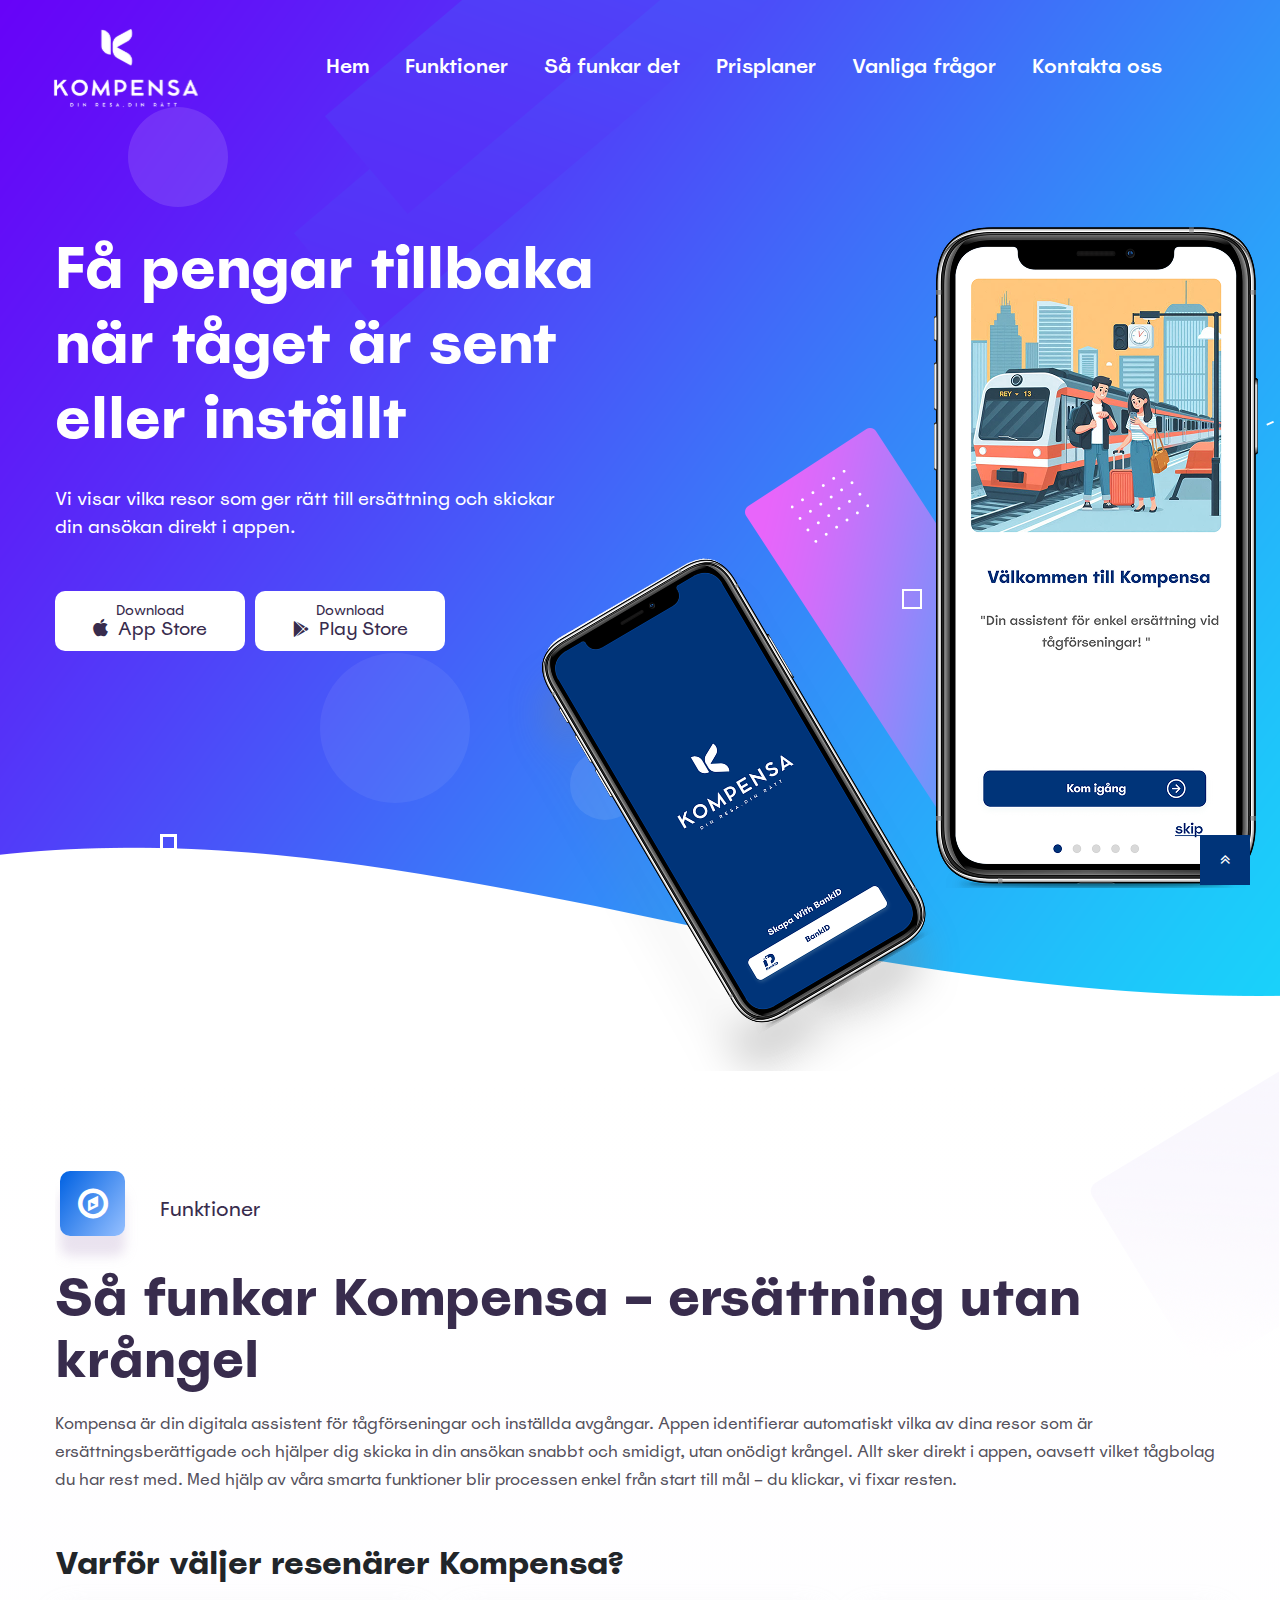
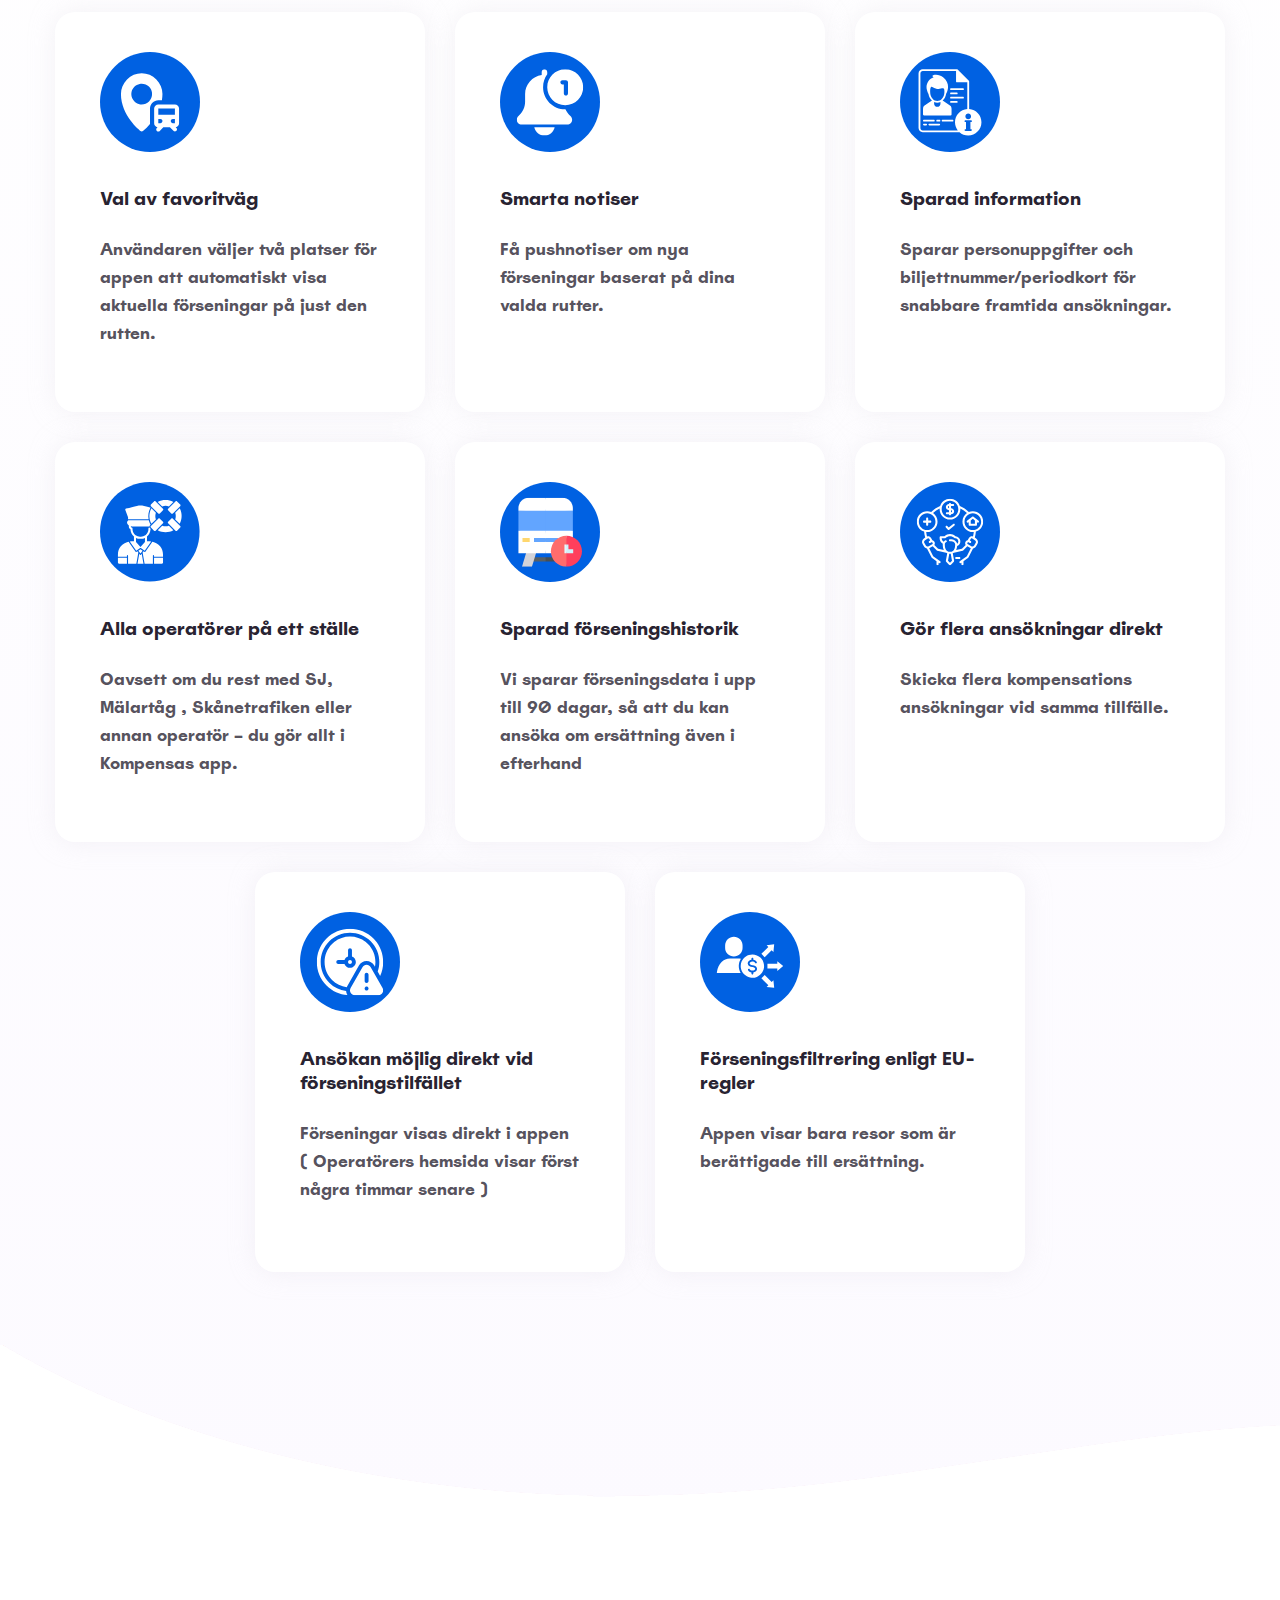
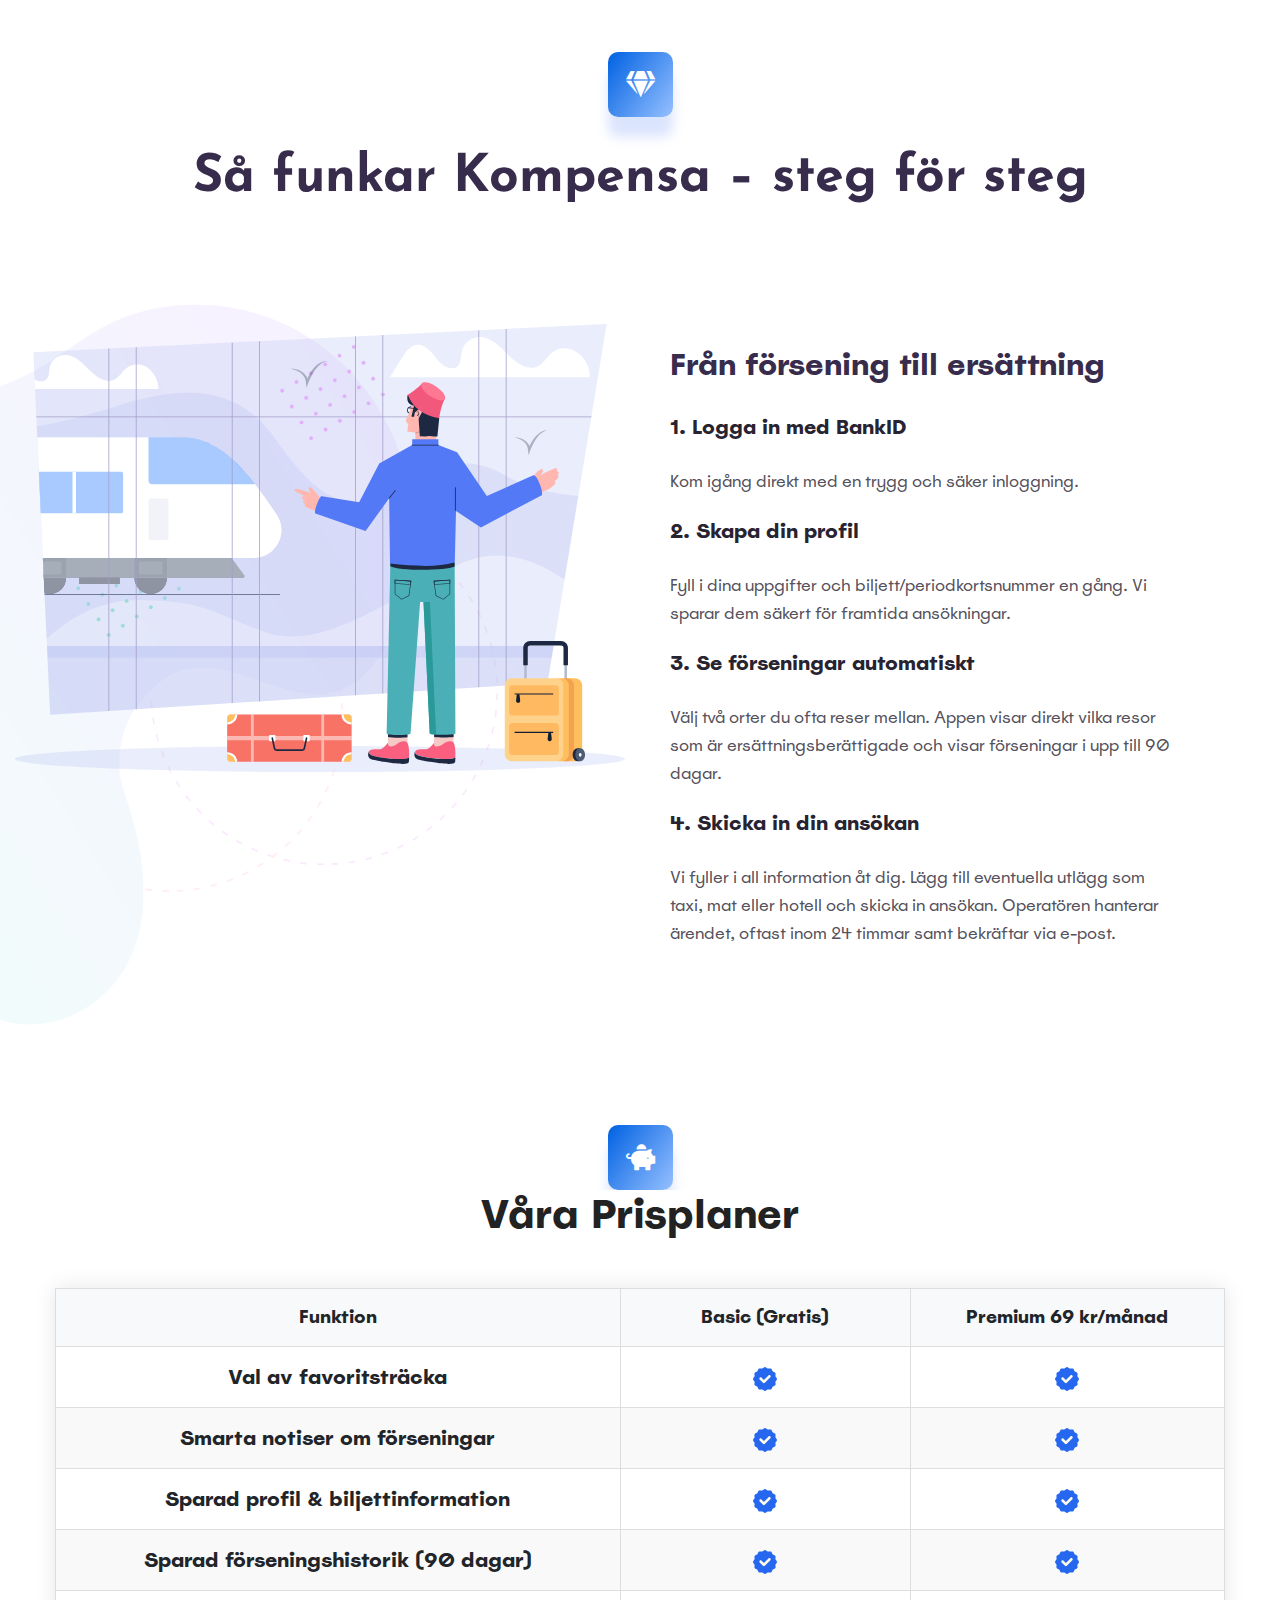
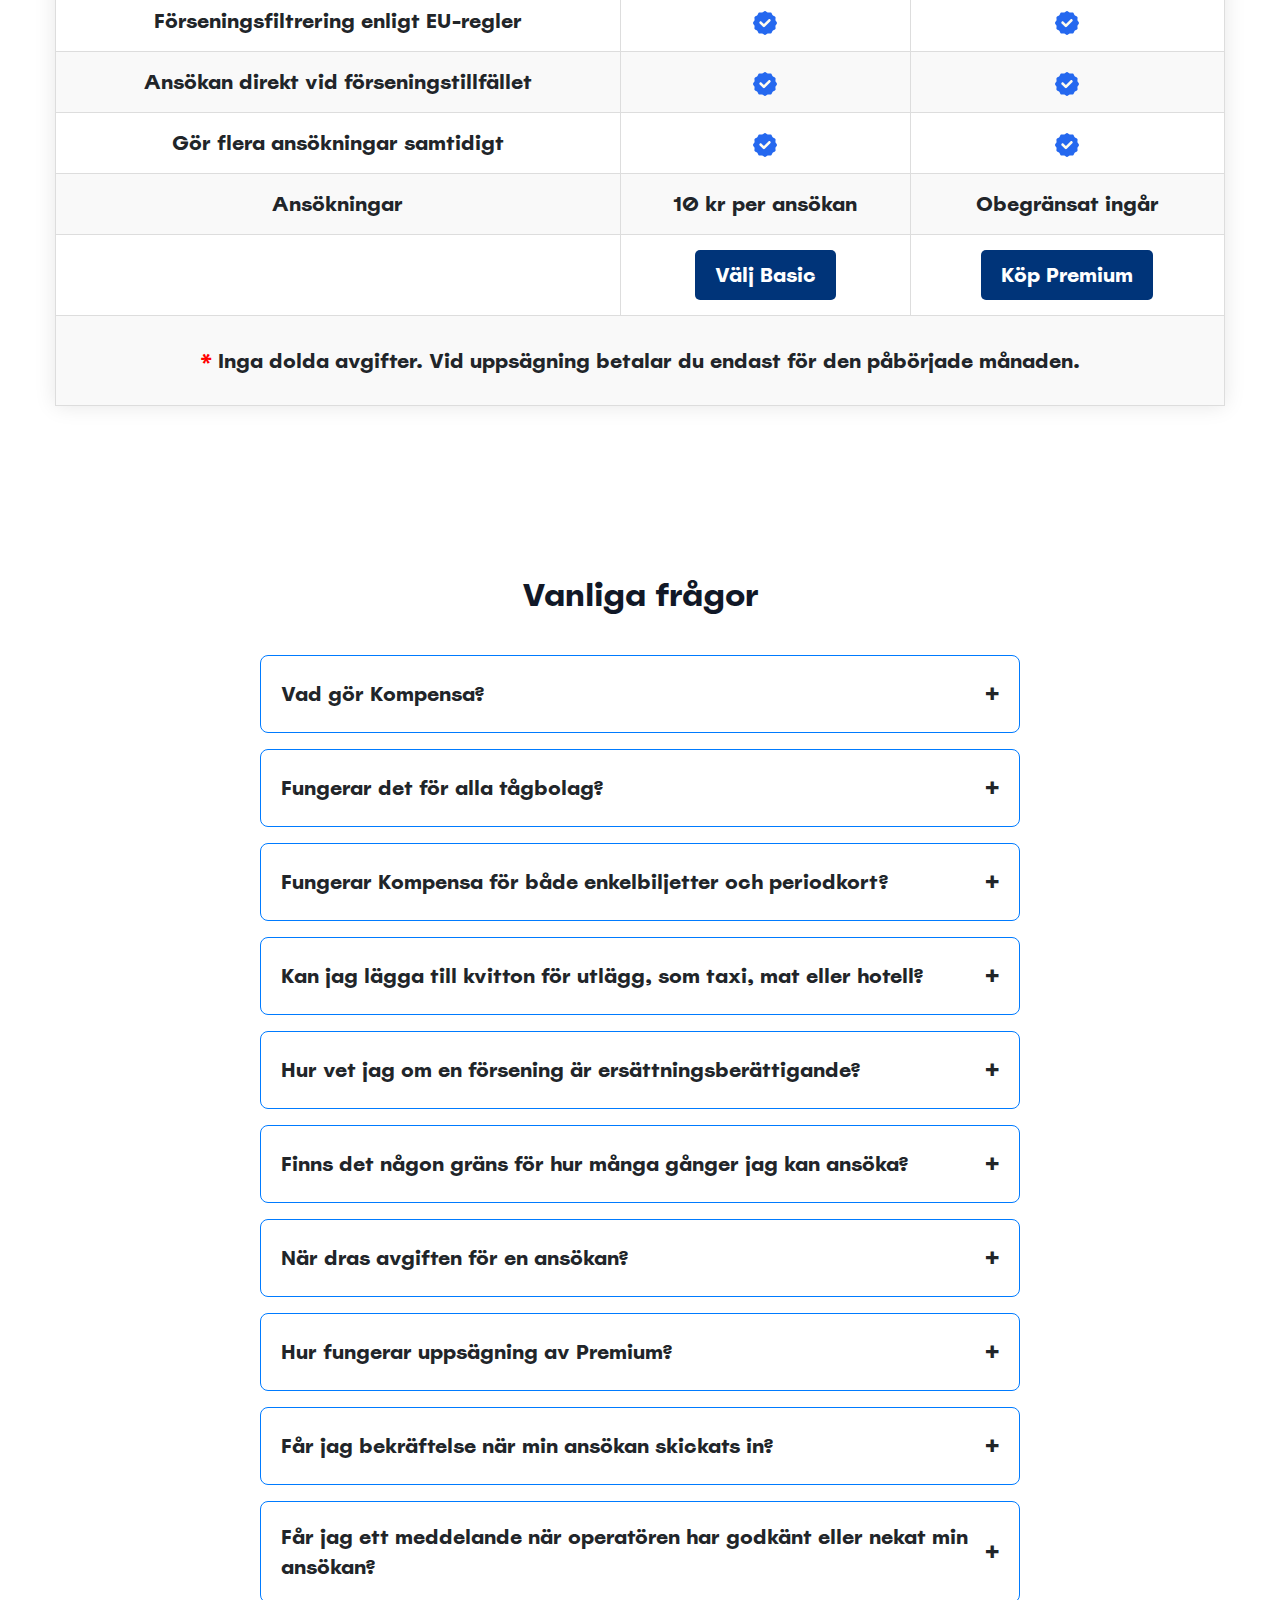
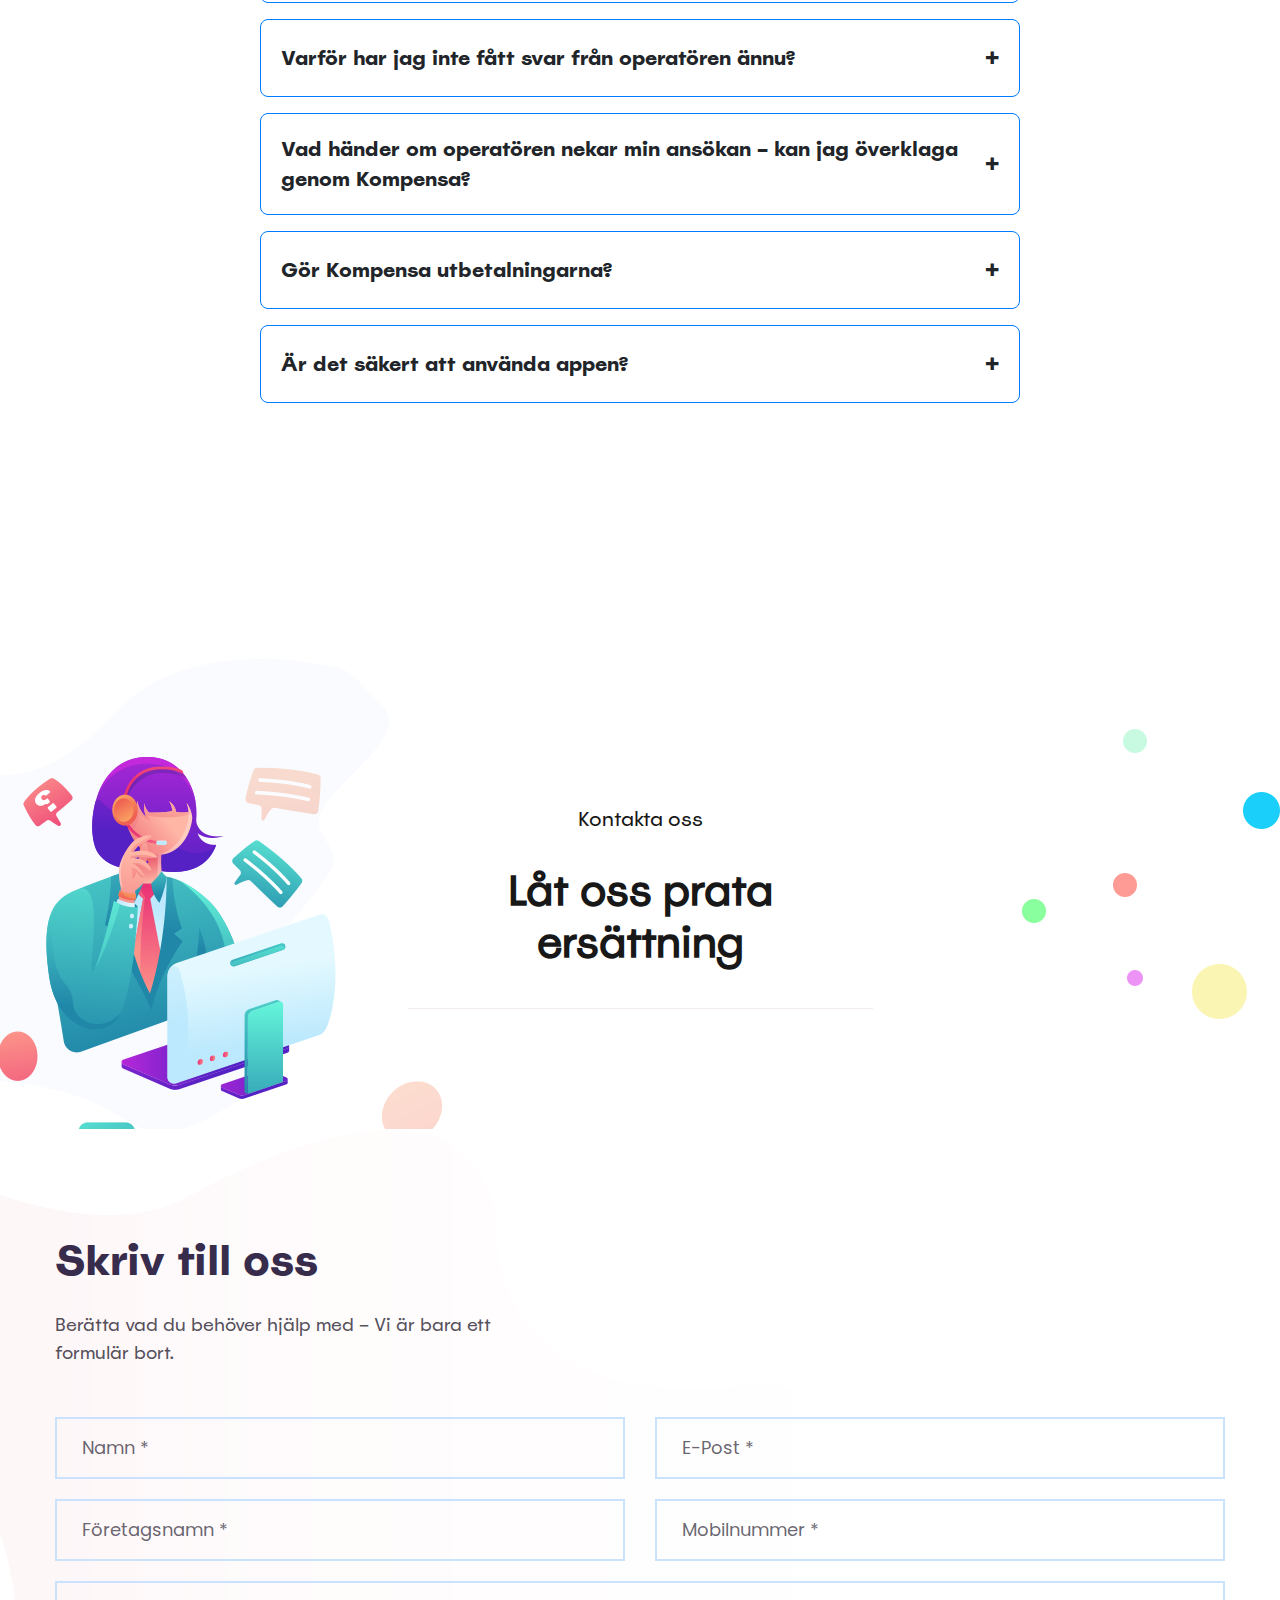
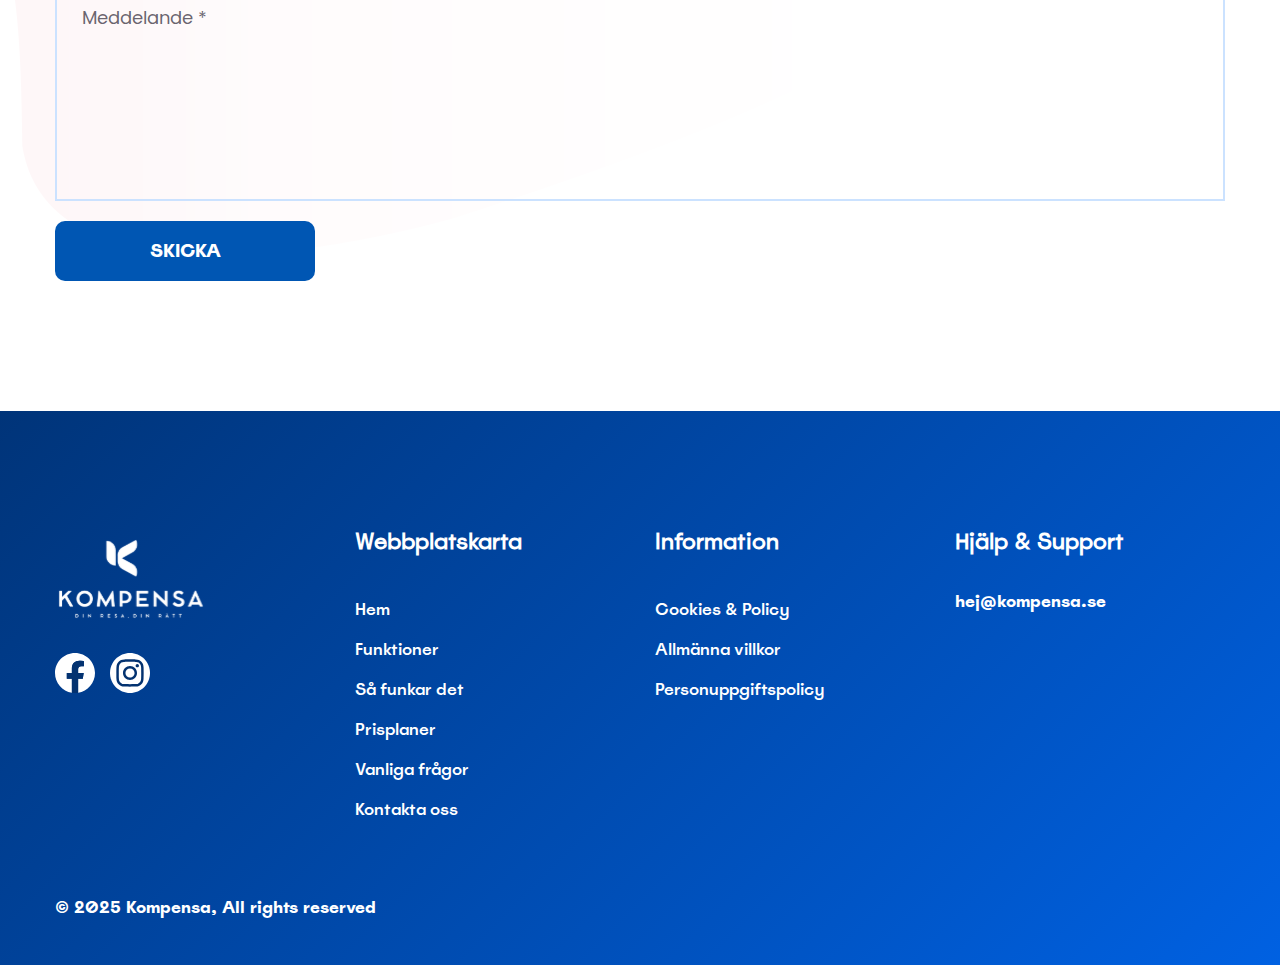
==== commit 07914968: "alignment updated" ====
--- a/index.html
+++ b/index.html
@@ -361,7 +361,7 @@
             <div class="col-xl-6 col-lg-6 screen_img wow slideInLeft">
                 <img src="images/delay.svg" alt />
             </div>
-            <div class="col-xl-6 col-lg-6 screen_col">
+            <div class="col-xl-6 col-lg-6 screen_col screen_col2">
                 <div class="screen_conent">
                     <!-- <div class="rshap"></div> -->
                     <h2><b>Från försening till ersättning</b></h2>
--- a/css/style.css
+++ b/css/style.css
@@ -2031,7 +2031,7 @@
 
 .powerful_features .screen_conent .creating_list li {
   display: block;
-  padding-left: 55px;
+  /* padding-left: 55px; */
   position: relative;
   font: 400 16px/28px "spoofTrial-Regular", sans-serif;
   color: rgba(40, 35, 49, 0.8);
@@ -2045,7 +2045,7 @@
   left: 0;
   width: 33px;
   height: 1px;
-  background: #fc396b;
+  /* background: #fc396b; */
 }
 
 .powerful_features .screen_conent .theme_btn {
@@ -4234,6 +4234,10 @@
     display: block !important;
     padding: 10px;
   }
+  .screen_col2{
+    display: flex;
+    justify-content: center;
+  }
 }
 @media (min-width: 992px) and (max-width: 1199.98px) {
   .main_header_area .navbar .navbar_supported ul li a {
